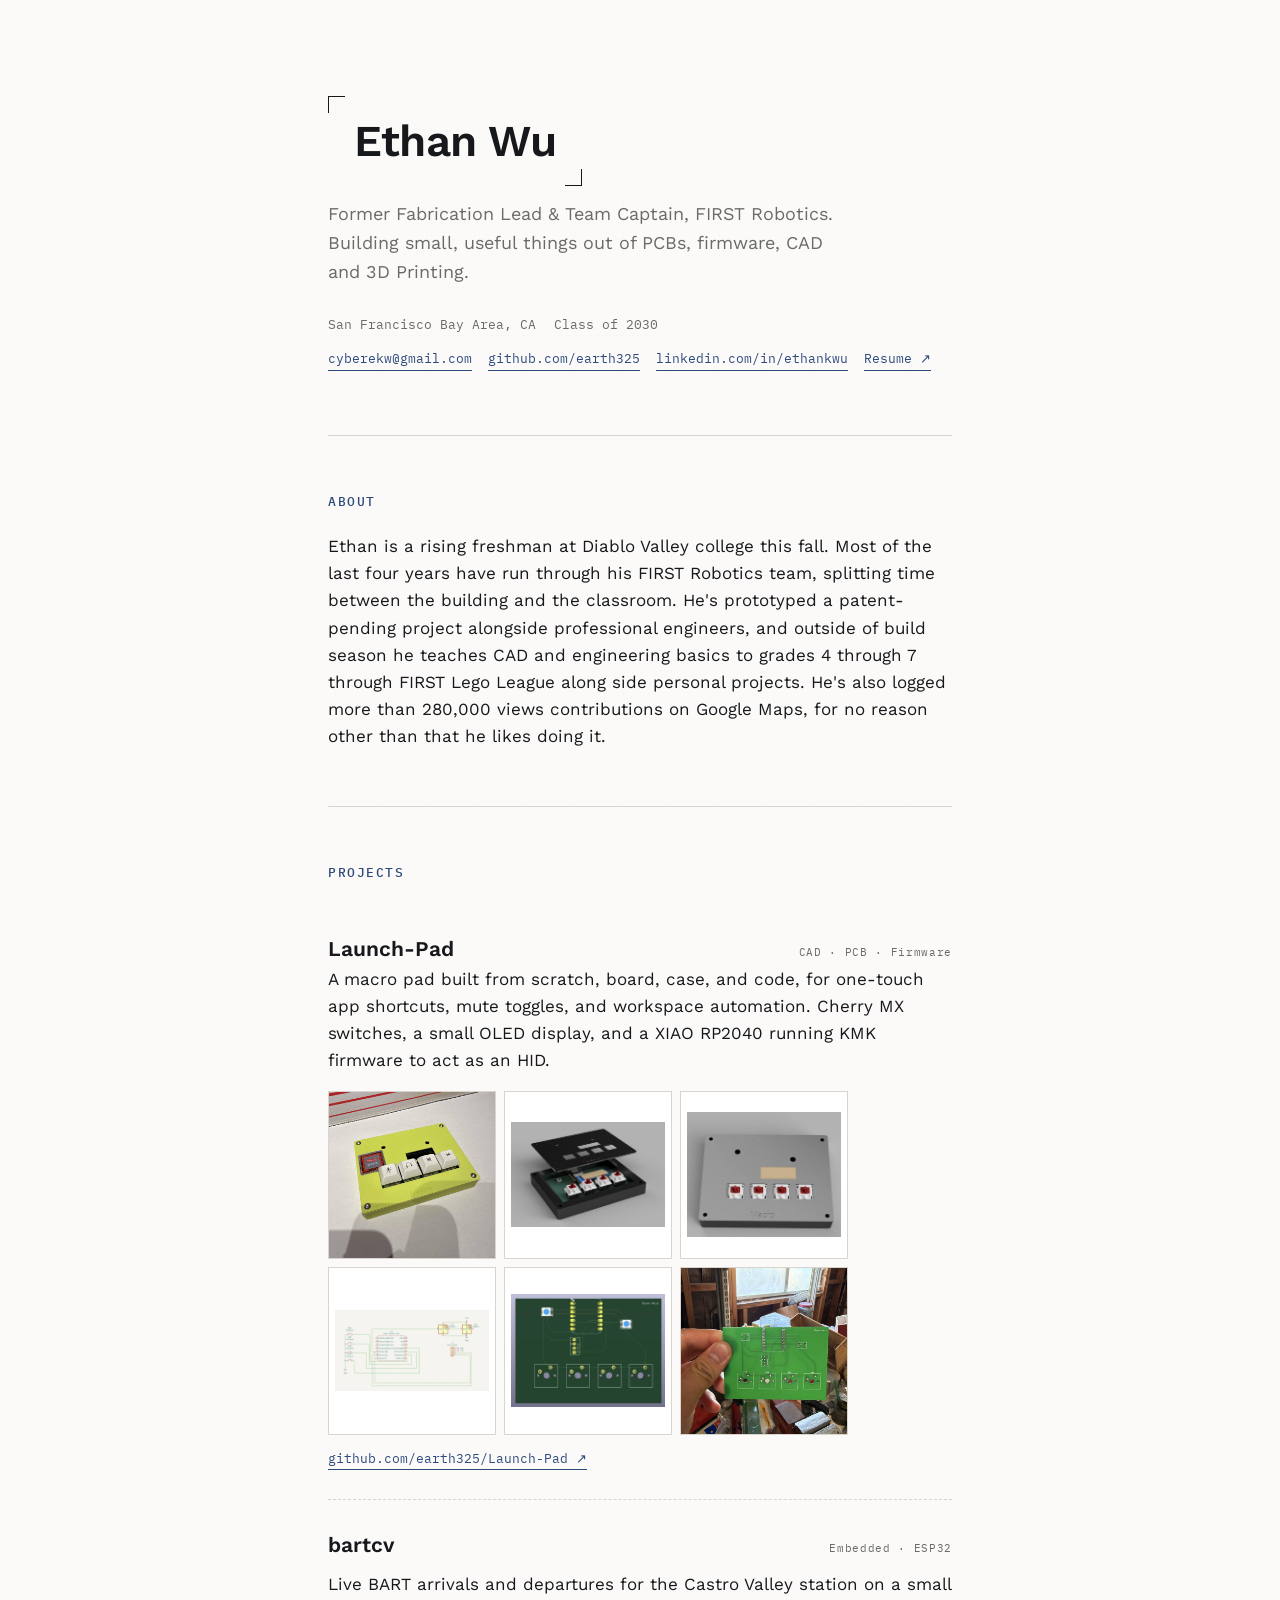
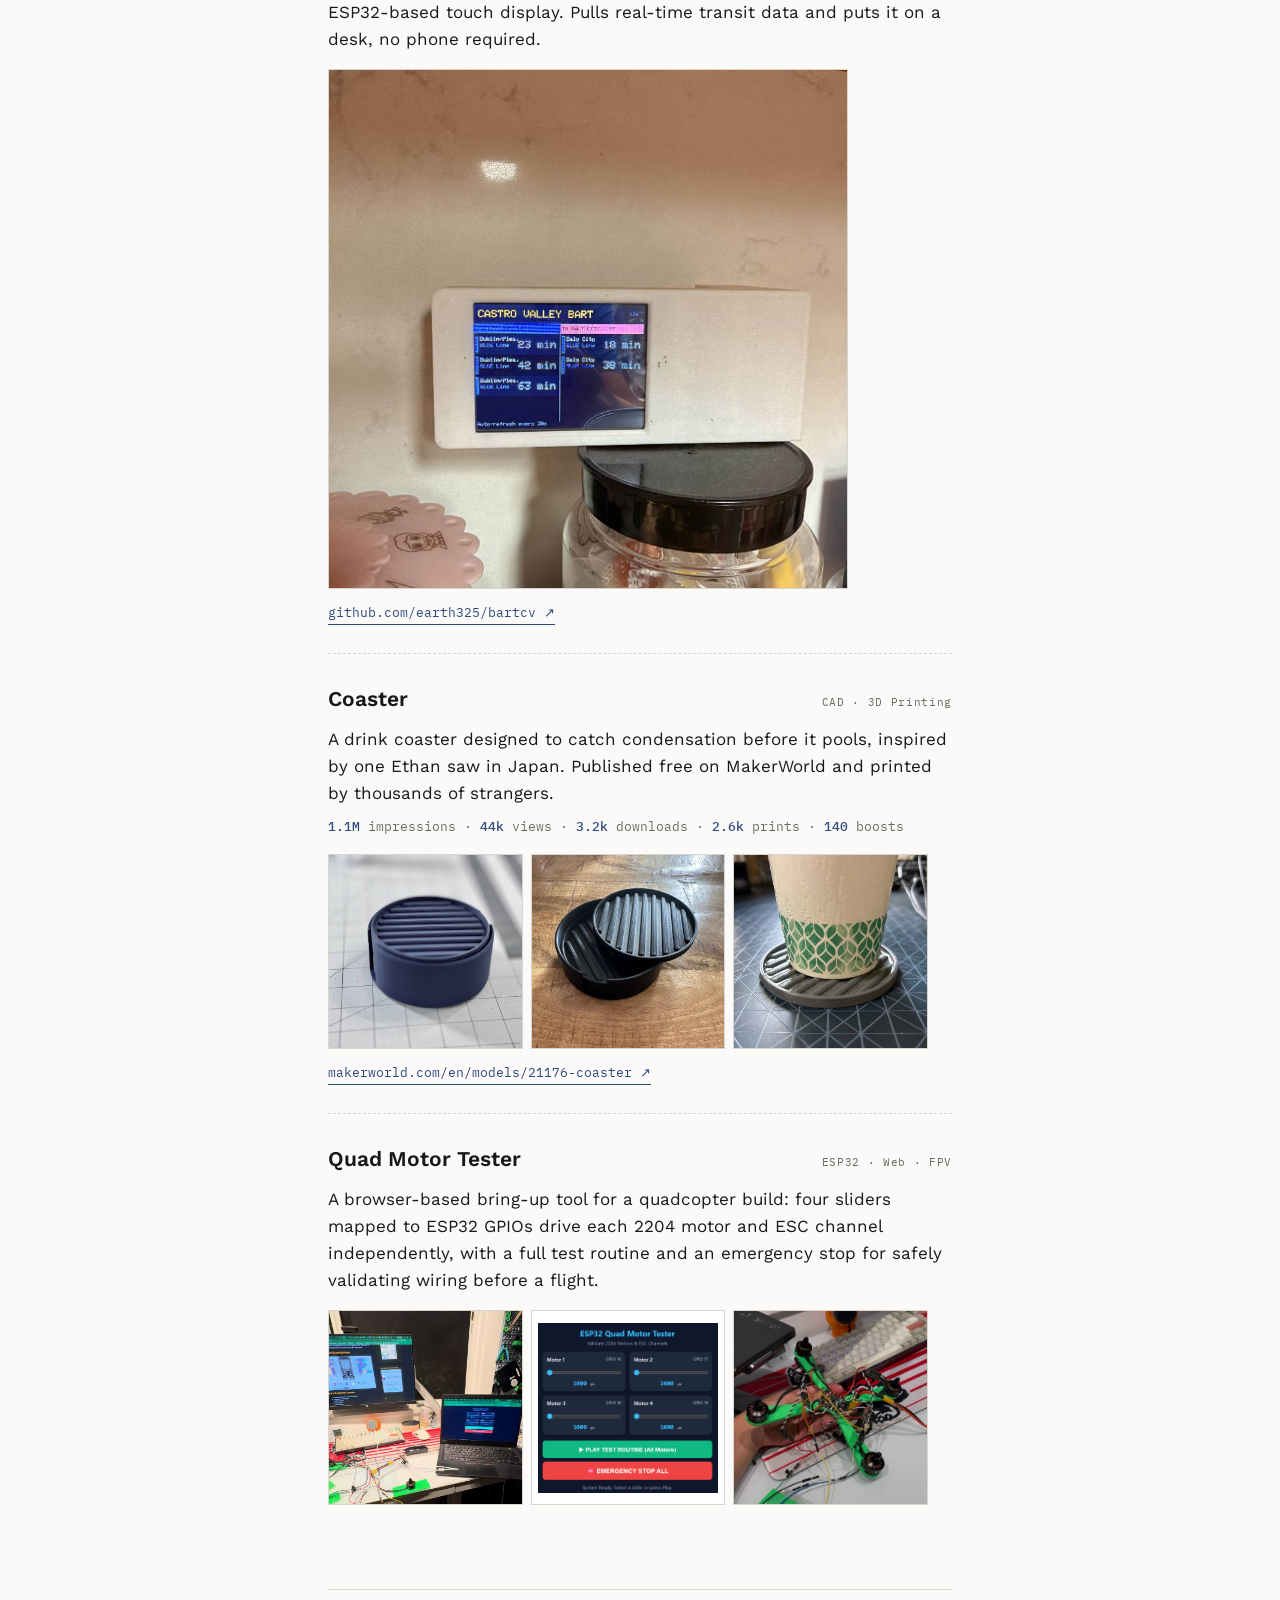
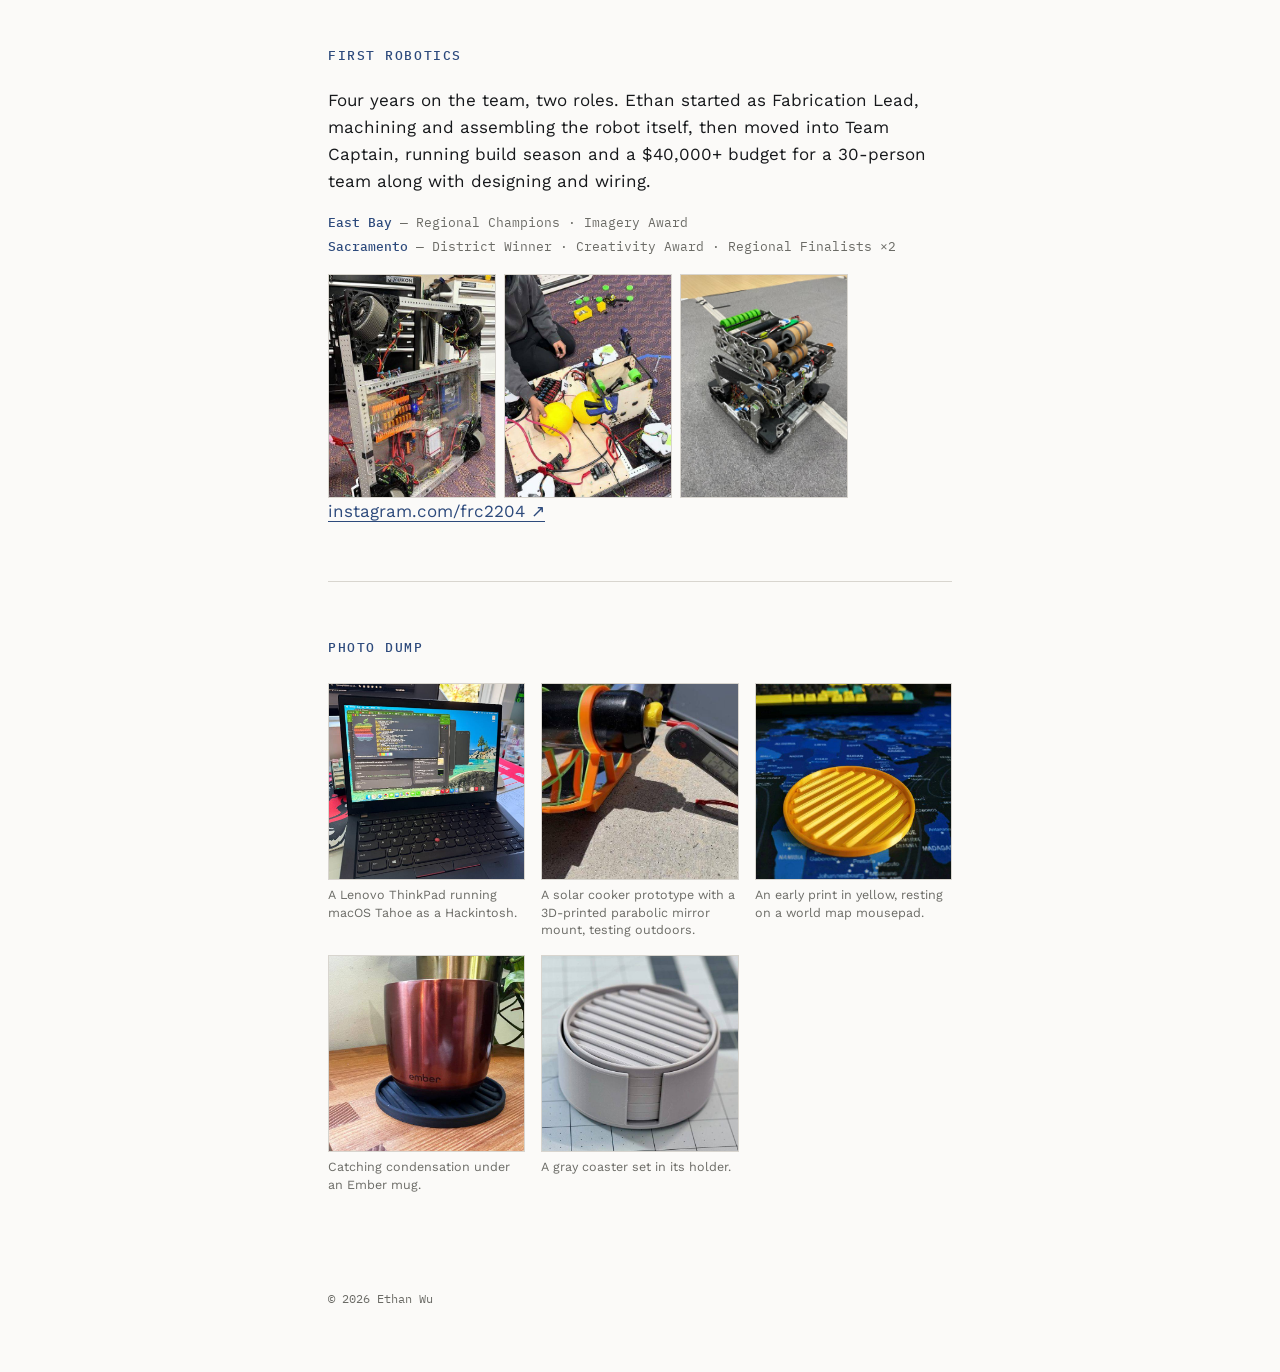
==== index.html @ 6c78ca12 "index.html" ====
<!DOCTYPE html>
<html>
<head>
  <meta charset="utf-8">
  <title>Ethan Wu</title>
  <style>
    * { margin: 0; padding: 0; box-sizing: border-box; }
    body { background: #fbfaf8; display: flex; align-items: center; justify-content: center; min-height: 100vh; font-family: -apple-system, BlinkMacSystemFont, sans-serif; }
    #__bundler_loading { position: fixed; bottom: 20px; right: 20px; font: 13px/1.4 -apple-system, BlinkMacSystemFont, sans-serif; color: #666; background: #fff; padding: 8px 14px; border-radius: 8px; box-shadow: 0 1px 4px rgba(0,0,0,0.12); z-index: 10000; }
    #__bundler_thumbnail { position: fixed; inset: 0; width: 100%; height: 100%; display: flex; align-items: center; justify-content: center; background: #fbfaf8; z-index: 9999; }
    #__bundler_thumbnail svg { width: 100%; height: 100%; object-fit: contain; }
    #__bundler_placeholder { color: #999; font-size: 14px; }
  </style>
  <noscript>
    <style>#__bundler_loading { display: none; }</style>
    <div style="position:fixed;bottom:12px;left:12px;font:13px/1.4 -apple-system,BlinkMacSystemFont,sans-serif;color:#999;background:rgba(255,255,255,0.9);padding:6px 12px;border-radius:6px;box-shadow:0 1px 4px rgba(0,0,0,0.08);z-index:10000;">
      This page requires JavaScript to display.
    </div>
  </noscript>
</head>
<body>
  <div id="__bundler_thumbnail">
  <svg viewBox="0 0 120 80" xmlns="http://www.w3.org/2000/svg">
    <rect x="18" y="14" width="16" height="16" fill="none" stroke="#16181b" stroke-width="1.5"></rect>
    <rect x="86" y="50" width="16" height="16" fill="none" stroke="#16181b" stroke-width="1.5"></rect>
    <text x="60" y="46" text-anchor="middle" font-family="Georgia, serif" font-size="26" fill="#2d4a7c">EW</text>
  </svg>
</div>
  <div id="__bundler_loading">Unpacking...</div>

  <script>
    
document.addEventListener('DOMContentLoaded', async function() {
  const loading = document.getElementById('__bundler_loading');
  function setStatus(msg) { if (loading) loading.textContent = msg; }

  const FONT_MIME = /^(font[/]|application[/](x-)?font-|application[/]vnd\.ms-fontobject)/i;
  const MIME_TOKEN = /^[\w.+-]+[/][\w.+-]+$/;
  function toBase64(bytes) {
    let bin = '';
    for (let i = 0; i < bytes.length; i += 0x8000) {
      bin += String.fromCharCode.apply(null, bytes.subarray(i, i + 0x8000));
    }
    return btoa(bin);
  }

  // Error sink persists across replaceWith since it's on window, not the DOM.
  window.addEventListener('error', function(e) {
    // Failed resource loads (CSP-blocked links, scripts, images) fire plain
    // events at the element — warn only; real JS errors carry message/error.
    if (!e.message && !e.error && e.target && e.target !== window) {
      console.warn('[bundle] resource failed to load:',
        e.target.tagName, String(e.target.src || e.target.href || ''));
      return;
    }
    var p = document.body || document.documentElement;
    var d = document.getElementById('__bundler_err') || p.appendChild(document.createElement('div'));
    d.id = '__bundler_err';
    d.style.cssText = 'position:fixed;bottom:12px;left:12px;right:12px;font:12px/1.4 ui-monospace,monospace;background:#2a1215;color:#ff8a80;padding:10px 14px;border-radius:8px;border:1px solid #5c2b2e;z-index:99999;white-space:pre-wrap;max-height:40vh;overflow:auto';
    d.textContent = (d.textContent ? d.textContent + String.fromCharCode(10) : '') +
      '[bundle] ' + (e.message || e.type) +
      (e.filename ? ' (' + e.filename.slice(0, 60) + ':' + e.lineno + ')' : '');
  }, true);

  try {
    const manifestEl = document.querySelector('script[type="__bundler/manifest"]');
    const templateEl = document.querySelector('script[type="__bundler/template"]');
    if (!manifestEl || !templateEl) {
      setStatus('Error: missing bundle data');
      console.error('[bundler] Missing script tags — manifestEl:', !!manifestEl, 'templateEl:', !!templateEl);
      return;
    }

    const manifest = JSON.parse(manifestEl.textContent);
    let template = JSON.parse(templateEl.textContent);

    // Nested page bundles (iframe targets). Each ships ONCE, in the ROOT
    // document's manifest; frame srcs carry an about:blank#<uuid> marker
    // instead of a substitutable uuid. Every document mints the blobs for
    // its OWN frames — from local text at the root, or text obtained from
    // its DIRECT parent over the relay protocol below — so each frame
    // navigation stays same-origin with its initiator and a deduped page
    // loads at any depth on any host, including a file:// download's
    // opaque origins (where a blob minted by one document cannot be
    // navigated to by another).
    const pageOrderEl = document.querySelector('script[type="__bundler/page_order"]');
    const pageOrder = pageOrderEl ? JSON.parse(pageOrderEl.textContent) : [];
    const pageSet = new Set(pageOrder);
    const pageTexts = {};

    // ── Nested-page text protocol (parent-chain relay) ──
    // Page bundles ship once, in the ROOT document's manifest. Every
    // document mints the blobs for its OWN frames, obtaining page text
    // through a strict parent-chain relay: a document only ever SENDS to
    // its direct parent (which, for every document the publisher's own
    // runtime minted, is another publisher document) and only ACCEPTS
    // text from that direct parent; requests from below are honored only
    // for the document's own child frames, and the ROOT never sends
    // upward at all. That last rule is load-bearing: the artifact host's
    // frame-ancestors allows claude.ai (and friends) to frame an
    // artifact, so window.top can be a FOREIGN document — a top-addressed
    // protocol would hand page uuids to that ancestor and accept forged
    // "page text" from it, minting attacker HTML as an artifact-origin
    // blob document. The chain never touches the ancestor: requests stop
    // at the root, replies are origin-addressed per hop (never '*' when
    // an origin exists), and both directions are origin-gated (on https
    // a foreign sender's origin can never equal this document's; in
    // opaque contexts — file:// — everything serializes as 'null', where
    // an embedded EXTERNAL frame still fails the gate by carrying its
    // own real origin, and a sandboxed child of such a frame is excluded
    // by the own-child-frames check plus uuid unguessability). Shape is
    // deny-by-default: one request form, one reply form, no error
    // replies.
    // window.origin is the SERIALIZED SECURITY origin ('null' in opaque
    // contexts such as a sandboxed preview iframe) — location.origin is
    // computed from the URL and stays 'https://…' even when the document
    // is sandboxed, which would misgate every opaque chain.
    const OWN_TARGET = /^https?:[/][/]/.test(window.origin || '')
      ? window.origin
      : '*';
    function trustedOrigin(e) {
      if (e.origin === window.origin) return true; // https chains; opaque==opaque
      // file:// trees: Chrome serializes the file document's origin as
      // 'file://' while the blob: documents it mints serialize as 'null',
      // so the two legitimate shapes can never string-match — accept the
      // pair in both directions. https origins never serialize as either,
      // and sender identity (own child frame / direct parent) is checked
      // separately.
      return (
        (e.origin === 'null' &&
          (window.origin === 'file://' ||
            window.location.protocol === 'file:')) ||
        (/^file:/.test(e.origin) && window.origin === 'null')
      );
    }
    // Non-empty only in the root document (nested bundles ship an empty
    // island), so it doubles as the root marker: the root answers from
    // local text and treats a miss as authoritative — never relaying to
    // its (possibly foreign) parent.
    const isPageRoot = pageOrder.length > 0;
    const blobUrls = {};
    const resourceBlobs = {};
    const UUID_SHAPE = /^[0-9a-f]{8}-[0-9a-f]{4}-[0-9a-f]{4}-[0-9a-f]{4}-[0-9a-f]{12}$/;
    const pendingFrames = {}; // uuid -> [{el, frag}] awaiting text for own frames
    const pendingRelays = {}; // uuid -> [childWindow] awaiting text to pass down
    function mountPage(el, frag, text) {
      const pageBlob = new Blob([text], { type: 'text/html' });
      const u = URL.createObjectURL(pageBlob);
      resourceBlobs[u] = pageBlob;
      el.src = u + frag;
    }
    function deliverPage(uuid, text) {
      const frames = pendingFrames[uuid];
      delete pendingFrames[uuid];
      if (frames) for (const f of frames) mountPage(f.el, f.frag, text);
      const relays = pendingRelays[uuid];
      delete pendingRelays[uuid];
      if (relays) {
        for (const cw of relays) {
          try { cw.postMessage({ __bundler_page: uuid, __bundler_text: text }, OWN_TARGET); } catch (err) { /* gone */ }
        }
      }
    }
    function ownFrameWindows() {
      const out = [];
      for (const f of Array.from(document.querySelectorAll('iframe'))) {
        try { if (f.contentWindow) out.push(f.contentWindow); } catch (err) { /* detached */ }
      }
      return out;
    }
    window.addEventListener('message', function (e) {
      const d = e.data;
      if (!d || typeof d !== 'object' || !e.source) return;
      // Origin gate first; the structural checks below (own-child-frames
      // for requests, direct-parent + solicited-uuid for replies, the
      // root's never-relay rule) are what hold in fully opaque chains
      // where origin strings can't discriminate — a sandboxed root's
      // FOREIGN wrapper still fails all three even though both serialize
      // as real-vs-'null' rather than matching.
      if (!trustedOrigin(e)) return;
      if (typeof d.__bundler_need === 'string' && UUID_SHAPE.test(d.__bundler_need)) {
        // Requests are honored only for this document's own child frames.
        if (ownFrameWindows().indexOf(e.source) < 0) return;
        const uuid = d.__bundler_need;
        const text = pageTexts[uuid];
        if (typeof text === 'string') {
          try { e.source.postMessage({ __bundler_page: uuid, __bundler_text: text }, OWN_TARGET); } catch (err) { /* gone */ }
          return;
        }
        if (isPageRoot || window.parent === window) return; // authoritative miss
        const waiting = pendingRelays[uuid];
        if (waiting) {
          if (waiting.indexOf(e.source) < 0) waiting.push(e.source);
          return;
        }
        // Never-answered uuids would otherwise accumulate forever under a
        // request spray; past the cap (far above any real page count) new
        // relays are dropped rather than remembered.
        if (Object.keys(pendingRelays).length >= 128) return;
        pendingRelays[uuid] = [e.source];
        window.parent.postMessage({ __bundler_need: uuid }, OWN_TARGET);
      } else if (
        typeof d.__bundler_page === 'string' &&
        UUID_SHAPE.test(d.__bundler_page) &&
        typeof d.__bundler_text === 'string'
      ) {
        // The shape test is load-bearing beyond tidiness: the solicited
        // check below uses the in operator, which matches prototype keys
        // ('__proto__', 'constructor') — an unshaped key would reach
        // deliverPage and throw, painting the error banner.
        // Text is accepted only from the direct parent — the document
        // that minted this one.
        if (e.source !== window.parent || window.parent === window) return;
        if (!(d.__bundler_page in pendingFrames) && !(d.__bundler_page in pendingRelays)) return;
        deliverPage(d.__bundler_page, d.__bundler_text);
      }
    });

    const uuids = Object.keys(manifest);
    setStatus('Unpacking ' + uuids.length + ' assets...');

    await Promise.all(uuids.map(async (uuid) => {
      const entry = manifest[uuid];
      try {
        const binaryStr = atob(entry.data);
        const bytes = new Uint8Array(binaryStr.length);
        for (let i = 0; i < binaryStr.length; i++) bytes[i] = binaryStr.charCodeAt(i);

        let finalBytes = bytes;
        if (entry.compressed) {
          if (typeof DecompressionStream !== 'undefined') {
            const ds = new DecompressionStream('gzip');
            const writer = ds.writable.getWriter();
            const reader = ds.readable.getReader();
            writer.write(bytes);
            writer.close();
            const chunks = [];
            let totalLen = 0;
            while (true) {
              const { done, value } = await reader.read();
              if (done) break;
              chunks.push(value);
              totalLen += value.length;
            }
            finalBytes = new Uint8Array(totalLen);
            let offset = 0;
            for (const chunk of chunks) { finalBytes.set(chunk, offset); offset += chunk.length; }
          } else {
            console.warn('DecompressionStream not available, asset ' + uuid + ' may not render');
          }
        }

        if (pageSet.has(uuid)) {
          pageTexts[uuid] = new TextDecoder().decode(finalBytes);
          return;
        }
        if (FONT_MIME.test(entry.mime) && MIME_TOKEN.test(entry.mime)) {
          // Strict artifact hosts allow font-src data: but not blob:.
          blobUrls[uuid] = 'data:' + entry.mime + ';base64,' +
            (entry.compressed ? toBase64(finalBytes) : entry.data);
        } else {
          const blob = new Blob([finalBytes], { type: entry.mime });
          blobUrls[uuid] = URL.createObjectURL(blob);
          resourceBlobs[blobUrls[uuid]] = blob;
        }
      } catch (err) {
        console.error('Failed to decode asset ' + uuid + ':', err);
        const blob = new Blob([], { type: entry.mime });
        blobUrls[uuid] = URL.createObjectURL(blob);
        resourceBlobs[blobUrls[uuid]] = blob;
      }
    }));

    const extResEl = document.querySelector('script[type="__bundler/ext_resources"]');
    const extResources = extResEl ? JSON.parse(extResEl.textContent) : [];
    const resourceMap = {};
    for (const entry of extResources) {
      if (blobUrls[entry.uuid]) resourceMap[entry.id] = blobUrls[entry.uuid];
    }

    // Artifact-host CSP (connect-src 'self') refuses fetch() of blob: URLs —
    // consumers read these Blobs directly. Survives the swap like the error sink.
    window.__resourceBlobs = resourceBlobs;

    setStatus('Rendering...');
    // Page uuids have no blob here — they ride inside about:blank#<uuid>
    // frame markers the pass below resolves after the swap.
    for (const uuid of uuids) {
      if (pageSet.has(uuid)) continue;
      template = template.split(uuid).join(blobUrls[uuid]);
    }

    // Strip integrity + crossorigin — blob URLs from a file:// document inherit
    // a null origin, so crossorigin forces a CORS fetch that SRI then rejects.
    // The manifest bytes are ours; SRI protects against CDN compromise, not this.
    template = template.replace(/\s+integrity="[^"]*"/gi, '').replace(/\s+crossorigin="[^"]*"/gi, '');

    const resourceScript = '<script>window.__resources = ' +
      JSON.stringify(resourceMap).replace(/<\//g, '<\\/') +
      ';</' + 'script>';
    // Inject after <head> so the DOCTYPE stays first; prepending the script
    // would push the parser into quirks mode. DOMParser always emits a <head>
    // (synthesizing one if the source HTML omitted it) but may carry
    // attributes through, so match the full opening tag. slice() rather than
    // replace() keeps us clear of $-pattern substitution in resourceScript.
    const headOpen = template.match(/<head[^>]*>/i);
    if (headOpen) {
      const i = headOpen.index + headOpen[0].length;
      template = template.slice(0, i) + resourceScript + template.slice(i);
    }

    // Parse the template and swap the root element. Scripts inserted via
    // DOMParser/replaceWith are inert per spec — re-create each with
    // createElement so they execute, awaiting onload for src scripts to
    // preserve ordering (React before ReactDOM before Babel before text/babel).
    const doc = new DOMParser().parseFromString(template, 'text/html');
    document.documentElement.replaceWith(doc.documentElement);

    // Resolve page-frame markers: mint this document's own blob for each
    // framed page — from local text when this is the root, otherwise by
    // asking the direct parent over the relay protocol above. An
    // unanswered request leaves the frame on about:blank, the same
    // degraded state as a refused embed.
    {
      const MARKER = /^about:blank#([0-9a-f]{8}-[0-9a-f]{4}-[0-9a-f]{4}-[0-9a-f]{4}-[0-9a-f]{12})(#.*)?$/;
      const needed = [];
      for (const el of Array.from(document.querySelectorAll('iframe'))) {
        const m = MARKER.exec(el.getAttribute('src') || '');
        if (!m) continue;
        const text = pageTexts[m[1]];
        if (typeof text === 'string') {
          mountPage(el, m[2] || '', text);
        } else if (window.parent !== window && !isPageRoot) {
          const had = pendingFrames[m[1]];
          (pendingFrames[m[1]] = had || []).push({ el: el, frag: m[2] || '' });
          if (!had) needed.push(m[1]);
        }
      }
      for (const uuid of needed) {
        window.parent.postMessage({ __bundler_need: uuid }, OWN_TARGET);
      }
    }

    const dead = Array.from(document.scripts);
    for (const old of dead) {
      const s = document.createElement('script');
      for (const a of old.attributes) s.setAttribute(a.name, a.value);
      s.textContent = old.textContent;
      // text/babel scripts with a src: read and inline. transformScriptTags
      // does XHR against the src, but blob:null/ from a file:// origin is
      // silently dropped. Inlining makes it a plain inline babel script,
      // which transformScriptTags handles unconditionally.
      if ((s.type === 'text/babel' || s.type === 'text/jsx') && s.src) {
        const pre = resourceBlobs[s.src.split('#')[0]];
        s.textContent = pre ? await pre.text() : await (await fetch(s.src)).text();
        s.removeAttribute('src');
      }
      const p = s.src ? new Promise(function(r) { s.onload = s.onerror = r; }) : null;
      old.replaceWith(s);
      if (p) await p;
    }
    // Babel standalone auto-transforms type=text/babel on DOMContentLoaded,
    // which fired before we swapped the document. Trigger manually if present.
    if (window.Babel && typeof window.Babel.transformScriptTags === 'function') {
      window.Babel.transformScriptTags();
    }
  } catch (err) {
    setStatus('Error unpacking: ' + err.message);
    console.error('Bundle unpack error:', err);
  }
});

  </script>

  <script type="__bundler/manifest">
{"ed8f9c45-c550-4c47-857e-e1471faa3b01":{"mime":"font/woff2","compressed":false,"data":"d09GMgABAAAAABsAABEAAAAASCwAABqgAAEAAAAAAAAAAAAAAAAAAAAAAAAAAAAAGhYbHhwuBmAAglAIQAmCcxEQCvFM5wgLgVwAATYCJAODNAQgBYM6B4drDIM0G+NAVWdy2DgAWHa2SEQFp7n4/2NyYwzsUdL+SRBSnCRUsl2wsYsac0r9TAebvKGgIa4KNmShjQ0PPW+jYRzOFkpscqCKaiLNCyULqWUp0PXPyMiVPBmN4tZF/ihPJEiiv2xt8oJv6Ph7o0zdZIQksy08/78/+n3OvSMoQhFiIkpinQqFisQ0adZE8bsJbwC31SQs7JhYhTLoITkZCA4YWUY/9mV4XrbXrV56kR9dXuWP275R37gmbu08RBEr5ZeiKgN46LvRny0NMOqV8JYGsn56YCfDGZ+MZb1r727yY2Yur1YTBD6DMT2bswVywM62PnQ/f9a6KC0tqfp8DbyhH75bMi0JALJ4+P7ePFtS8IU7pt9MaCmtWGjtC1TABDmCd/yBRZfz/3dZ+qVRmZFG0mhK1c626ttzqwWmNBZmG7B7AcjGKR2lo1AfDgpgATANgAuj+6NZXKueN3JoaUTQrp0Lz4ecRSLA/1L91xbn7i7w/5vhjCiKCpmCKMm5cg9TypVz6flNCS7wgLdYLPHyzCcHirR/SGEVMA/PObUKlUOtnDrnWIYQK0/vonPRNNnmGO2wYO5rKwVJifb3Y4rfMy+xa4RQNYBysmUo2nTMP7/hCOANACiCYBAE8CRahqDS8jocCMUCOA4AATzJVoY45PdP+QwG2oCEr7unA0gAAMudWe2UFbmALtoxADWXh5R++JEb6qFeLh4uamii80qU+PJUXSow6Cji/8ug/19gRYJcQNBagFo9DOKxwehgBSTRJEnJunQgEr4w4EM8jxHddqs9DjnmlPOu+sJ3/vDI/or3YY6Hw31twK7SP5ODjjrprCve87Uf/esp/IqNc0IBzrm359+bBaETn/0/n4dLCiGngDNpEzCr1QAEQ4sqYiCJHLXyoQqplFIrU68cpoJGJT06MxYLNhsuOx4nmAIiTxGhLDUyiWSTonIRkMklV6BOCaViWjS4agYQIwYTJisOB75kfFIMFmJ9AmSGSoXSMgDwdlYipIpgGSdYGgiWWYLV4q2HeetL3vuRfY+CR2PnCRS0OtCb75SuYzwwA/3loyQbBGXN0uPIlTNKs0dJZk75KJMNIse9fERryjWDQydDn4ehHgI2uX3HST7Rf74L/9DDOnhcy2g+9mwdyuRoNydu7OcnpFMFIozNYSakhexNDLv1t63/1dDLEZ7kdMz3iz3NQTrtUpLI5bJD+mJj512dIyRaMLx9Uz6uUeTgM+xc576oqRVP9W3s4fPQri3kaPLrEmXrvHpP8Nf5KoPocyB2x2kfIvKrx1QiS5xCFcqDkUSODKoQXI5W++HAC/fvVJVDPD4hQieHAQDwMQCAfwDwFPAnEDwB9APQioP2D+FdgdqkLbxug6gVRNHTWwnJ5ahX6VAHTfCOYSkwWgVJsEMKCSRkjDQlJt9uRZYDx/r3r3ParoJOrJEwTMPWoYYTtHYktXa/7GSmILOaE8dMQXS/VLPqXMJzUp2PrDwWc4aVerxw+95tNQmnUjFJa0LiDz/3JjeMalPvKl8S47ARKCxVc5had6CQ1RNpslrFDYMa5a0pRp2UPu6CXNXfwRBG9r+ksoXUBM/j2hEJ9FzHPNMQqxmUL7a9gkBuuPM5WCi+kG17e9j/WliWV8YNDq+9kUp47ngZ/x5+49hF7kop5kK81p5EReQNT85oENMiLLe30PBUThle5mq6WJ4vyj/[base64]/2Dhs004GG6/uFl8oNZqMkVx0pQPJZb/8cqCB6YTD4WEFZ4Z706z4pyIkiJPWHp7aGfz2ekrrhi10cy0RUvYTQdnalXwbJXmmCVyxBZsxxwyfgbZWKbx6neCockTxrEVksZnc+QVaoY3ek9RqHFCDY7yLO7Q07LH9bJsVvt4sHupAF14zPr38w36SYHoJdltyLm/luFvyVst3e6+RmYfsxH7QC6vhCq9I806rGQ+eW7CvAgZdp5MZfuG2v1K90IJFR2M+eSk/uQGBs4b+kaa/b4iVAHuGXK7qegrzayL+s+sfciHIgb6e9u+R5XFyxxmfQ7156Gxy19LaPSyR9TsXenjR+16PmGcN5TdKldNq8/LGLVvpV+r+/JClZl+Hbdw6UrCQD9IMsauNnAv8MPZU3zkUKSEE9FLHMES2NRpIQ0PxsB1CswJa2h0ulRKstgs9a6EDDCw08sdboni6YdaA65N9NLrtJnnRXYab5IOT1nr9D1/GLw72JbGewMBx1L/apjXT6xopZSwycXF0760LjKDtpNDSwwrZYNmieGxmg0J22l107LJ/0zufBWNnyey2a3ooSByRSOIN/fuPRp0jUeRDHr9wGwJEtIvSbKnNUEOMIbolvbC8+enVj26QBVGAfWd53/z1PNypK6rCTnBu7Rw6GBQ0+1BVB/jNPym0dU6uUa/v1rYOvVtRXe9y7R7Kkn3JRj3t8NtT85f91O8uMCIl4iveyJoR7n+VMyXkCEV1jcapQ+VNqt4OOucpDxIVVRtXJ2b8X2htsWoz5EgeM7vCJE7Qd8hFhQWJRYuG9utIVc52Z8vSWbMo1GF9qiQcI2FzuemvuEjaeBrCfZWO1OGIqb2N2Y6fMIhl8SNuvwpy79dzNkRhm/IFSI4HFlC9MGLIZ0B4Pk+cbWUVzEihmhfvzYOUlZx93hax5ouc/sVN1JAiCrVWLmt1j/XZCQSK34ALd4NDicG1sJSf8hVLn9qAtZZSmIZ8PpLtEcDZXhM6OZN6nhcWZHv2YkglmnpcgbeF5PrJfkjE3izMxz7elFknHeAsfe+Z1vBZ3TXSca7pB+7NR6caPxnr/ETCXGFu7B2fZfwoavlLjaofWlAjLjkKHZUcf/YgylKK0ErjWdPnG/TpCyR0ciH1vAV6Q/r8h6uRl6ywxuCMABSjt64oeXoRPRRgxOB3LiHE/b/P5T2DbyMZtqkpB74GcZZKSqUinZYuLkrfO9MhWrncQMwRdU5tiWN+yi5AMn8UHmkoZJYiyRkXC5Nm2NyiNWtO3vfI0VPJXFENv7iOuom6vJP23jCFgyoVaovaWMOQ7C4oOPShsHuPKiir/DMykSukFqrr+3qZhNRamrky/t+maGxT32FvfjYd5cmIX4qZkSm0aacTcYh1qyK6+BVtV0WVVE69QpXTe3jnSqK13lXFMjv1FGM+NKtH7GdAV17byLq9ofnb4O+MqWX7J7fItjzfL3uaNb2hc0HXsBn/hSUtz4Fi9O3/VySODTO+loFJhl6LVeKo4tnS5uGHey7OlJeMKGNxRjg7nBGLK0ecwb+bhL9j7LuPe0mmD5gX6gSfm75QfGGq+VzJujDYCpH2fMq6q6n53fSH4ngSBWuiRx/rVRVx5K/yogqLaEsksz1oRE6TlC8v9PZSvSxNow8V0ZLvkliOKmXAYHcQsZCQuSTCkJJ0/TWyb/ybfAnJYuEGNXYWO0azw3xFFvguRsJ6GETsvFFtNarUZn39/s2S8tyikiJqed2E8vLST+4wAZb5YYMutP+NzneQpZPjKEFrpssgLSSz0DWKoHsfSMk7OPH/9mtDjT5YJtCOpVAMPTJ8AvW1yDQiOJEuEyo8qG1hIJEm5oi5aHH371ATS93R4cVRpXoR+Sd9/5TCCrDuU1OmvX4Md0XeIWcUY+PwQ2kfkjdRzX8kWYZqizoJ+R2DcsNP5iO9Py/I4JsOxZEPIpQSgT4TTrLV3MRv0iLFoZ6iciHlhR0fx+2VY9oUxOFr9ft9rY4N6+XVazgQZ001EqPr0o5rp274tl3Q/ltASt01IZj4Dpsnnov/kF3uluI6cta9FpE+/kF794x7+qsSpVN91IpF0RXueb3+sORvnrwFzPeRq/fDhCRj1d3LI0qdOmPIHLS9XnLadlo6Kv3wC6F815Me4TnU8TtGwj7vGPpMN/1a2JoEUvXpP3Qrhe+jc77+jdljK2afoK9o3lKr/2r4k/1CvZIr5aa10i37inoF20Yur5P++rlrlpzWM/HHp6f/9oVi2ZOdbtZtd/2ODeuI2OeTn2NX9O+jw7bfJ/2Vsxh7n/mcLD1zBfv9DL8hBhLX6uCSYJkVrzyjZB9napiD0rC86+1nmYfo81lKuwif/ExYSsttMBdTTdRic18eJKnkLIDVNZ/NQXWka0QNeqf+O1LTV+HoH+xtzP6YaxjgakhsjW7Adpk8/sqlaoP1JJ6+rs124eXyq/r30cWTtn/Il2RZ7FCXSt3lgo1/kRO+mm8TGI5uD+xvspNWCFasgdMj4W+3Yu3ykoUo/YebwpsYjnmFnZOWXe70WpEpqJzKfix/GnRNPFP1RzMNmFrx6XOrhD5YItAKJIsFkh6S34y8y8rvlA8eBEiIVxR1+QLqm9vt4cOq9h9zrpFbH0wV4OM4NHU13TwvnvBlHBn/NsV8R/Od6vwtmN1jK/Ym8abKpUunzoj7/tWD7kj54cV8/JYIrcn6MNj/oJKf4r4dXSPoQ8i/kG4eiCK+LSXj74Zo7p4Pk/lzhuMvvwBfO6mFX8Ac/+55AeFvKb9TnaCN4dBZKBo9/xYOn4Xx2Z9KySiVmbp+fFiXnBmzqvyTc6aHtkU2nd1xbNrYLJosNT3pXi24YCBqAtRh05sDzdh0HTgRNbCgFhy7smEavlSli2Hqhq3rSY71hmHbT95P9U5sgWGYpB/WLbB9hp9I13ynOjGpjSdPkVDKYV1y2EFcSPvqnn02d7Hjzd9XAf4Tb+IH7sZAw37dL97/Q9rixBHm96ktnVgiXmgcGyQOt2SYtdO3X0mR3ge/25y9MSEqYWP2FW1OafdQ/iP6CD8gBRnb4MHZpVr6y5mjtUmFzbsmIyImd5nQ+RMdnfkSDCe2pkhTJBEPEni+jPHHB6+4svTlAxcTCgAEAMAAz/8AwHd9MBAF0DnJCMDiUzwA5suTTrqfpxB4xdwFEzAKBqpYGa+6m6CHeauZ+GouBuQQE9EA86sNJzSFYDEsmGgiF8XwpGFNrJxtmGx0OJ1XFaBh/kJ2hsR01XqIW6cNGkOwCN7Qg6oT5sQ+awDgXNfR+ndHSz+cBQA49eZrKSB8TJxGBADRQQgxwOl9E4kA0ALMDUXQh3N0xkN3ixOAnjV6QohKorh58Rhg78QWcgkT/ON9iOEABkB/Yh0TYCoczxi9JPw8aYfQE4i4rgXxJTS/lHZuhF88UrsFWK1DwFirWVEeZO48Ylc3CnZjYvWHDgDxEewj/K0M4NtpDOJl82e2897uiAJsVk6ZP5dH+II9fxtIAdg2Cs4OgPU+A6DvCKAaiChSgK7ldZj35zbtxNxT1DQbdXyb+CmcJuDwSLwwA/7mFK4ROq1iwuYdYmC+7x1IRKHJIA4tAF2Jx7eGRrCeRyqoKKgGt8k7xaMp4tGGoDBuTHiwIXcQx4a2I1nOIocnCZ2CtESDlGRQkuEGlJWebHtKKFH6raUVWk+QqIpJCQhGTDECBFqpykmF1on1Uab+wAllg8VI581KfeMUJT/oUxEsKORh4avXwaxiuwfgiI7YARgYfgAgVctLTYPZN2LJMRJYuCxZzyKLhCKQgpohfwTGxVK48idMwX8PNNnZc0TqyRLY8UmgiKj9RDCY3Nh+BMFEFFjMXe+iCahJSN9HAPySkjHTCkiDuVskt5nVIGTxGE4q/[base64]/CtYOIMrS6GDIaiSDO0VpTarlUb1+NyQ/6pLgyXnZhsqtkcvuqR7awt5MFGmvPV3wpqeF1KpM8ksxQuhTcFDKvLqIQo0tvnDoQQL9tZc6TsmBGIiiozEvZ/IQATnKgDCARSRAVuLCK9MKpmXnqXz0dnM3b7eFG0+CUhoFhQGMrSr76z+tRiaLRFyLIpCvV9Di500iNY/t9ADasy0KyxGFYBwb6mMR+B4YM7Xk9neeIX3pesFrmWCMu6ba3S7lAjGfEwMc89iPAASwrOssKnnhTvQsdWFbmNg9oaxUQS+BeInbTxzwWZaRaQ9pOQckkEiwV2oTIeydqjS+SkmZ8TOEZXgzP+R+C/+H+CJ+6r7Bmx8MPgJwqpUISMk3LtiycIrEk3aj+BPST6RYZOZRcUhEm5G6OnOXwZVSXOd8/VyXGJhTVRDlqqVr7lt2Tp4kGKSFCcgVoBaKce4fD8zas5Z7Pi1k8nafnd3hyhWLoxzXR/[base64]/AG6uy4w0/8npTY0gumqhhEx5hRLAvBdjAp/KMTwNRk+auPTw/NVU+OxsdfSpYHLfXR2IaMEe9rt3hyBaSGPa7rLVPaE+Is0vYRWj8U4MqXgjw+mLeZ+VgMxLJ6sz6nkIZ/fT25MoWh3Gw1XQPDDGPKM4XJvywDYmU9xWLbbNqrBE87WsoADR1JBp0kbR9A49IqGd808GoMYexjkVdaMyR6iiLUShbK8/xvhL4Ttl4Jc7W7UxlM07gvDI3eg0EU0TqXDXboigAGnwbAoAkgEbFEldFKkpvIxDhQRqs5SlYaUc9cSKzsSEt2T+c5ch8sx63hgRR/Rlj11nVSzJM6WEVgOWr0vbo5I4HmlpVPvhQ3+P+ad5uy5+rTbh63m/VX69rmK9/[base64]/+oSzPGl9iMi6ZBMT18HxYiSN1Xk6CzC1q5pZKahOCZcPDA1K5gjYDxJ7/e8xfgtVrTYidSNbvxIRxndgiaBzx9Bla9q6v3c3BXz10BBKpoXsO4x4taek9meI7BvAuVDW6EjLZxjT5PC08RuX4J6wBmoG5xg153NaEuQoPjop177IEshxnPk3Ztvq3q2JFmJxtd4n2xiszHN0ewfH5BwHMAAbrUjJStB/3B+CG61e12YVlvtbeafNNBIIA5czxY8ic0fxHvod5H3DLtw7gfqUb+//7f1MXcQLggQIg8H1vM9oZcf6+h4S36yabCbBCDD6ckBhPBxjIhgU42IhFuglnMAmdyDKwIGBggmCKqCgDHzQj/[base64]/AmP5Z2YydVEhp1GVRaNxpDIl1HU4VlE2Y5VAXkZ60AEmnTBmTT3TTlN/CrPi59KqJ3I84CvrOPG7X/[base64]/IUb2H1lAg1DXwahYITJu4LzlSTYBr4mRPiHj/T0Dg1TvAUN2hjiBTEoTGSKC2EW2OewUHCzIIJ4LCwQiRCTQF/jQJBCZMxowgSIUqsAEFiBQkRJkKEqDLA8w8Ezyp+PH2B0v5/biP/mvwfHulr9v/9tCPadOxP5sBGd6C3vc3d20OvRN+dOV9GXM3m7MLrwSYSwNIvEAlf8PrEEMafn8gZ+y11JQD8ix/[base64]"},"6bb9abe8-8a74-4a17-b105-e0e316703a81":{"mime":"font/woff2","compressed":false,"data":"d09GMgABAAAAACCkABEAAAAAWQQAACBCAAEAAAAAAAAAAAAAAAAAAAAAAAAAAAAAGl4bgSAcLgZgAIFgCEAJgnMREAqBjySBgHwLgh4AATYCJAOEOAQgBYM6B4lKDIM0G5RPZYYcbBwA9rPmwCgENk4EZtiZKEolZ9Hs/z8lN4dgC9BeJ9mIyEKzXBgehQIX0jEF0jRbC1k52w4Omg2rlipBrC1mIcqBV0Miqfy0lohPYegaQgcOjlpPfMVD/YIIl2K6MUaNySnb/N8veNQLXd7aO3SXf+ltRkgy28ITvdf3p6r7As5ccI3MmpmF9QB9Auzk0cifTr+ekAChJ4QkMGAQGOfvtTfl2F3IRRNydf3lotz6Qp5+i+YuN/0O0DYTOTAwsNCmDExaqg+OPODIMjHXzdyXiw5lpR+d7rPdBt2F4yImZCHIbi/wqEzSQO5haSLdK9eXtDPvdzLrg9yyaLY/YiUH/r/T1/c0yL3S+YiHwKTdluWRRtnu6Qew01QCpIvNDdgCaEGiM8mkoSHuc5wPfi3h4yHbL99dibZAOEklK/WNqHFV5BwZM/FrZAkQ1GlcVe8AxLYI+Pm1Wp1/JnOIRZNkoVij0sobsS9rJ26zezaLajqSaojnmlBJRKKWQqR5IoQuGmLG/1JNW77/ucRZlXFh6FBhoNC0FI9SrVwrFzW5XHEFAv9WopQpOsR48OJ4TE7pXHQely5jaqqUeIA/llf1jgvMqunsPl7FMmmmA0/wmQyct8juSly1C2nwN/OXVG9iJ+EEqhQCpHHiyHXbe1/234gAuQCAkodgEDwdQpMpQps5Qj/[base64]/fwcrUrKMoC4CUKsR4KGAAlxQiiJTGc/G19IByh1vHp4nDlaxBbantdil9hx7a4JAnHzC93F72ELLsLA9297y4bpOd7QNMuJvZtfi3+a/[base64]/1wN6e26tusS1IiLaSUKTopIvMzvVj7TmZuOh7al48EqnUkPYJLA5fCw+BRff2VfbtE4QxeyMurdtkNkLTOuPSzOCWo8dUX/TVqRoymaSxPAh73IPxZM/lB/Z0IgVMfr++klyU4UzvlDQTgz671n2RReqfmktrIl88us6pSTV58kea4MHVBgV/P3ICbJVNy1iPHD1jv340xdULuKDpydNB9hx2nyCr2+SzwdgxzvWSPVMZBEMm2RTy41gBAGcCpPbTpLIOkJGbAxKQIYvIaH0k88dsQX0FqL9R8/7qY6Pj+CRTK8AEde2NvjebHoNW44N2tYK+91RN46+rUFFYEvvZ7uQqr+m0wWdbPvFsEcb3Xq2lHSljjR23sRKosuWpb7OWMyvEWEqZmyxHseKWK8WGolNGiCAJh0vV7xnJuV1nZU/qWKBgKOZ1Xoj4aNDaBr1oz1NxLvurjvi8FamwcsaXWeW2rxRj9uHOY5gE2HMcfYg11A0DgyroKpG61qCyyUvfwvk8Nk6UctzSfjPVWA3Cg+JdlGujnafSoW/[base64]/YcGjQOgzNNhI8bqo/DGLRhYmk9YlORTToVB4GM+ZG5lhUrsSBgNeTHa1n01+XxXMDA2v9/[base64]/ixUzOfc9E2Dl+Uw4cv5FzQplmCWRQGIUsz22VKMEg85uk+N0FGgQnFryf2RPokJ+tqKu/x9S9/jK7h5pBcfYl6CHQLWRURKyrEjOpb9K4Xk60sijJKjma3aTpuNDBZpyi4EGv21Fq2xIKqm/cBDP4xC67EenQPt7UOVZE6rJZxlyaVyhUQzkp5yUaLPoBqF7XGOp/w2/Cgz9G5Xm890D12bhWye7H5p2iA396wVamYcsxMu0A4tXmf80yf00qqAG3YEPwNLRQIDjBa7VbjirlQVFsnpVjxZYubM5Uzy6ZoRTdsmcz2G3ZI7Jl83sjZ1qPs6EWJi/JWSSCzPO9rXzYThVHNRcT3JvjKXTE85MrGy1VHMlcaG6KOBdzcGRV50XmJ/oRTRHkYxvd+wBgQS0Q2jC1QiWFC4pZYLOv0CHzh4QUZcG3l+PZ5YIB85NvenWLqkzdE45MGHjm8NQwKB+U2i9tI0wwvUtcipqqqsxaogI7FGU2uKAVtfHbopsSNvIe+E4FhaYzDbbgScLo6wyMehdXIUk3iCe2UT7AMWGebVnMyW9DKjlRyi+mFh4KlD+9J/E8/xOHL2jAPEdPN23Bc1rbEG7rI0fsF/k480DLCRSVQGPh42b3iFRufm97R1WUYu35i9HrZZvQSusGHo+htf8WL38puF1zQjADew/n7f5ELZCADCSggQCBLOfhtqjiU3UpHcQW+cNmFHg91XwtmkysWCItjRz3NgHrGZxajxQfQXlgR/F+7YqRGU5NUSTNNu4erlPEJpOc6DDbeauf2Q0EIikYRFEUKMDia9+cHNjC28NaHtHcfySlq06NN10uQpuQHZkYXE+JggNepcn1LqYALbdziQ12xlzLT3cvnr958fzpU0VpegeX+qDEpm45lVlD4W2F9b99tnpDa/D6PxAd3HpQ+BN9hQqTp2fJrCE7pOsxzRtkC/4WcRQ0lmu8rObnJl+fz1ajA+s7iR1uZaljUKdoaiyjbUydtAPM0ECob8vKlQASzGgBBAbgNcLqWSFYla4ChbPVoBEB3ccFVgW/gDklY94QHt0BvOCxrpLg+M5GkaYuJpEQYyLQ0cAzBBTIL+/IWxnULk8zxU1p9syv56jogvWxsErFwfHdDVKQHJVIKfVIQGcDl4M0iJREH69xeQXFs+n4Pc5wXSdifUrre+QFm3ooWTQcRavT9BvmUW8R8IRb1Ke3CvROL02rc6fOj5mIJdb8q0ar7U5Op0L0bjFV+rkHVyuu09kgBolRqYQYQzC0Mz8/JpESoyauWmW1IHrksKuy4wbRMEI9V7PezDvNxFnndm4Jgq5mqdjY0lH67YE/i2Hcke+k1JammfmG4nawqxVkpI5HRRSJvJlWCsrU4CvvPUbTfHu/5C4m+i9sSkocgMhhTPpv/T+NDTsXCq0A32pfuOB1NPxg1wnwm7vrjOqFgi2v/GNzvmN8Atjnuj8TPv3HHNdbk1sfd9aynAj8Utw1+YM3EbHJxNr76A+TjVBLNdSgrqPhftEJFezOZq6CI9w/[base64]/PX+9wVq/rS6ZrecSHR7ijHLzD90jLdikHZ5SLR8wqb/p+JNEbCsE3InKaNnKSe5TJYR7lnnQ044IL1Inp1QuYMqNFI2Pv1OJMeTQ19bEacnhZpB8Z5VEOP2WlK7QGkZiegvL0eTQN9VAtJbJ8IOYYHkFG7kGNkEQWsqV8O4AlO1wp/xextx0heL1zDJg7Zl/vfwdZ8Kk7ee1qMnn1GtmdXsHyN2Riw+rMNPJQTW2robW2NfKrR5uvf0jwquBiNKyQKkAY3CXddRHYMdr8AFgjXUEDLNFK1OKKD3iOyq69vSrV/ufTtuE4SIPYRJ5vG607IO+OMzXAvqzpx3Ive2pjhQ+jxigMnQKmlSpQkqIyETkk0SANbLXCBptlCGxXGHU6QcIMw4k+dJZMC4ojcRxwdYicQeR5Ftbn/iFrvkEtpx6vP3v20LdkK5FAtJEP7xpYj96hpkzBgjKV8Nf6VPCoacrxKjT28Bi05JWlF+KB2rVvhbAzbvkMzH/+z3mA+7XOW0bpu+739O+5Ze8aeLcW9XOAY6/znrfKZtz39BcJOLiHXXhht4km0M3WFzTRGJtVq6JQHrlHLdY1xeZRYjxrdxxSMMqfB3hBpmHUGQii4aysNVZTk4HFYw/0oeF3B1Pv2Jc9kbO1FGBdvWd/VKgWVvno0TODM/DqSpX881iBNisoG3cB8NTkzDHa/iLKxyQiokUPzsdid3MXYFJl+rDj44SOxa9PlWkgiIbf/fddGIBn/p2BB8Po7XbG1J9TsB599371i+o7U7BkupPMbbzfyCUX3y7ZS/fS95bcdqLQmS/V1s3MFi4WS2H37Exd7UuZ6L/0f+07alb/0P3LaHFNnm/8sg+YMfXLFMzRa7ft+h5zZ1wdD3Ga4evwBUZAItbXkV6GAXguF61/fMPD97WA733FHwJvH9JU56tg/8G729Vf3zzX7HOZzB6H5Yu3TzuV1kKjtG+YTnLR8E3XQf7kHnfjtOEuDMBjg7mAg/wvX1beNh19qeHTbGftyf234tVYQGXlOXbZUkpgRXNEFTkpUNA73w9IQMn/1LUW13p1OyGEgsLf6gH9B5FMNcEzPt5Ie3pPWY/NVtaz5+kmBSHfdpYepJ+15RNe/n1So1XCNuT6DRbwuVmv03sQywwAP7MMXItfSeI57o61U2lEGrV9bDEymYI6Xzm7JN6fSMT7gxmzOtZWAUewlXUaH1ozuQFijyCCfJ34lfZn9zwHjjg+MW3fud1UMZ51yakHWp4h/LBBh2sSEqc9e8EDlYcwY35JQ5k2D1vDsXE0XrZVj3rhtYs5NLjkxwW2bFdcopHaJitwzrkaZBqK92msCkkZWyPXRyH/htEyhlKgFELNc2Y4PTzz4GAMgQzmjZhPHAsWN3WQjG+7awOWSSSc/xymphlOr8Xd54izZJztWVuS+X4xBvm4wvOcApLVvY7t/22JFNl8dfjJ5cm8XRW9VFWXmlVPhFSJgtJozsPrpvvSCGKbvJxGRnJHEH1K10Px3CN4U1raUGbD4CKd8wvPuXlfrq8Vu1HiN5wdfGNlXCgEQDBXfcOLeJ9wFae4Op4wo2Bzliqos+kOkF4L06afDqWRkf9G4B4aPjEtPlOMOT0O1yJ11EoIftnTyNOMfGV2lNYux/0XQNJIgD5pG1k1cl8m/bcv+920hlmG8LaxYfzU8EHo94o1suLfeZNbJbyLqQAP8jt3dA3i7cO2tG2JbxKpOPOZf/BvW6fw1lIcE6xsLXsxOM2te43ssJap/Ab6Bt8rMxzk1+oCVNwLhNZ8GebqZZMXLsCHY1+Go/9H05WsQMXMElvaxjGjQiVLaFp5dUeHorrZUjI2PFKyudmiqG7XEfL1uWbFeUWuWZ9PePNFtKpVJ7ee/unfuRgf4InaffG+4B9ppG35wJf8c7Wy9cMHWFsFZMFW1oHF69EdY9CrlClYEQ2dm/2p6tP8iOj9daEUzNfjBbqsmHrT/ZtCi91hNtudlrWPJyF97kiJ7cYD9HFV4c4kHUNrpmHoHU9t6I/Wv3fkLX25s+4d+UofP9nDITN8g3TDE2gr9JzlE2AXLrCEoDAFzwmjLdyLAMdPh8ZOOC+t+Xc65Owe9ktkX1Q1yYPHTQq3mz5hjyCKPeJKbgmy+dNW8mexgcx0GPTzgFfLSEkizJ+RWz/dXOLg4KebszOGh93rsm8sGniR0oWvx0F0ynjhSuyxE/YUV+ClzUcjlfD4xTXiPUIr2cOxVdSf5OfP66kevw9V9POJcOwash+Yt//Sg1aZbfJtryOv90k92CvmchfSl7ebls9631ZomApBbUrnQUYOQluhgy9juhdXJZzJWCldrokt6uq1L/Vr5OvSHWx4uZe4q7SgdBfxaec9uZbaWToeckpHoaa/GUGOgEdttbH/XzGhJTT1HvklL/xyBGF52h/vxIr/SXm/ldax6GL9OsBdOXe1/P8Pd5SkpkPACf8rtpgCCLz/3w54v5sIMGPJyDGrVFfj45s+gTM23OOcEy7TfgXueu+WvrJffU/xO9n0EP3H8/RdkElCCRYImozdpnc8DrnmQ72PagDr13yctuAPs+OQyE6WpV9GL1HGBWyTsk0/BL9cCiD07v+vAQDYWvklXWt7PX/bc9LUCQCOxL/rTAs5iug95iFAPs0h5NHDmJ9qk2suGLY/tEkt+wFtIQbRiUZuYRl30EuXrjXXOSYTUMPn7/p/0U4fZ0HZ5ARDhSpcSoXSj0jIkCQN26SpVx+KvAR4s9SQcsZwKpE8eZEN1vRbdPFVFvPTnnBLiVvJj/4vlSsD5k4SLRoc4dICl5JtitW3H5vrrP9/0VYfZ84tyTZoPT15JvVPyt+a/mcK8aYZiDBcNFo82GHFgWcccDxwYON8CEBdpBxSHdAPGAO5Kay9mOf4FC9sshmLIKY6rFWmQGE1pAjK8HNhCY3wl4hYqMZ1Ko6FFxEzsjh5iF/NojKpH8I2RwAGmojYGJvABJTi2pii0ahAtEop0mV9b1RCriFQmGYdEY5pqggZztN4gESqREt+rU9Yi5SUE/[base64]/[base64]/[base64]/Eqi/M2IYDyil/WjIDgKEBXY82/[base64]/VnW572OtJ5MU6IwWjSUq4PdhYWlFLrd99mZRrIdTO6UCik/NBqBBfqCUmNknV6xCSSX/vpphinZKblIRRetG0t2a/mVhLYSGVVGrNXiyB4SHn7MURTy4mwtetHxzrySmsDSmrZhSJsrg3KyHCOIQi8Ql61uFQZA3Ib8G7mlVZdcBgEIA0Zt/xE6SYcDo2pDkkCMuRisx1HW2AiywenxEY81X+pBALeY14zuPxWT97f/UCF8/SRO6sFaDphlOu7wUVLUeXBdq78V46FFhA28vbz+fFmrhuzBKlAHKdAKguWRb45L1rlk7uYjvvS3ahbDcx58vQzwsbvKZVIR2h4/[base64]/IlXQnSGwP65+ks8AWuVY5O61XbEnLgsO20foZxs0mY6tAoGJBU0m9bKFGJ1SMMOD8/[base64]/NVlfCNq/9wcQ+yhzHkv/KUbTrg8ZlicfqLuqP8l4kYXWLj4CLHydVbZxNB3RDxhkMSRpxQg7R/qhyrWADDUDXyiTlWcRUY2dV0jbntsC76MK88zGhjbAAQax2P1zz/fZCfN/IEThsvMWP/UaBmYTXSGpdwWNOICJD4sblnQiFsWDRsrSSWpJEiQrDUhatD5vMt2ni8KaiRYs9R8McoglBnIUgaaIVJPylM3emVdbZMgxqHhLEN3zRgbaAjDWg098Q2guF0oPNlGsAJwKcLb3bBJTYA7jDvJ7Q0AGXc1Bq8oDjiNRYKXG2eKEcWw38U0U2YoWKBwVZ2dCVKYN5nn/EHeX/[base64]/hwOtpfm0lXWylmTUHZ9bviRrdhdKEY/BU2HJbDsYsHhEKi9t3SITCFimu7M8r0AZDwsTO3TCHWmckXeMFjnpEsI3iEnXrHVGmxAE2MFr0dtp5tojGAVLMaEcUFZr7mVQxm/3bnVixjSTJVHRo9vbJCJLvxs8KcO1mvlo5ienwJd8pTt5kV0qJPhqQaShrRQSE2kUXWaktFE3QZA9wUI5cL3IbYAML5uZHEjCBOgj9fQMq1QRUdB0dzGC3VAeVP/pTumTJjm0T2vA+DVtfJNswR63J1eysyvzQyv4zv4bJlnfgyWgv8BAsDz+83hKFRw9huPzJcA8McZOgYAf9338O/f+4f1urNBlpJBFnp3Fv7GjdMaFEr/boDw/e4zSwAJoIQYISBQoU8ChyW0Cwm4IMINEF7AQKCHWviH0I5KVKFVyDihhAb92AACVFKHX0L30l9NdHkoRyMkAgQXbSLZBSyd94JDGBIEQg0iHHBjLQrgRSZoozAERtQAfLGXA4hKtEkVBAyxYkgugl9ECzTJBqhUowhGKzLRCa7ITyEy2icPIS/UWuWFqgyfi/9vC20oQjvsCoFecgG24wFufug6xK/utihlnAP0xwtwZvyJ8gIsAkA2KOZqDAJksgYasVnAAv++bhGq/b1FyeflLYZBPtti6fT6ljTK3dmSTqttSX59N7DO3C0aJrTx4W+JGdXrJnN52OGtJIn/3WtGdaO7CGQEUTKBJSUsZDJk0JB2VyR0mycpYpRTwmhlferxJFtssLWaI20caVOPZMq6vZtXYm+b+VzRthIV6w9bRGvazQNN3sqrm2y2U1elf5Tuvw/r0DksKYlUuj8n101gNtGdX4e4DrexI95FLOPX3MX/G4wJZSyQjpGJjZ2Tj1+9qZk1SyvrbbLFVjvstPdiWw7pFVXTDdOyHddzXM8PwihO0iwvygpAhAllXEil66bt+mGc5mXd9uO87uf9fgpKKmoaIC0diJ6BkYmZBczKxg7h4OTi5uHl4xcQFBIWERUTl9ClW0+caQtVrz79kgYMhvlC/srhqOOfnMvgO2+wlwXt0xONjL6ZMVKEwIqomm6Ylu24nsI7TNsiIiIiIiIiAgAAAAAAwMzMzMzMzMw8rG0MJ5hUIYjrmFbhGe0qqlfTjaFBYY9ESkFERERUVKuq6tV0g8POPf5/bOh1/O1j9W/vF/GL9yb+CRW1f9fNudyj2Ly5iZeX/7aexJvCS3qhfL3aVIuBftQtxQNdviXkoF0iK7lo9u5vxuBZGkgBmV0PkIePa6Fld+qjnoeLGIisk5/xmTKTCsdMCVeGdRxNaNOClWWELc9DJwNP05hBiW2KY5VOT/PHoSDB2Qx6mxnfRm2AVSbTyJvxpMLpLDqNVBF3E3yWzTn2ClCi7VzNYTKpTeBDvpVPFhldDv6mrWs+fMXIbswVZnYZybfNJcPCssORIPhKqzSAi13iBduqWxFKy1T0duYBV1AB7TaALwYAAA=="},"ec8c50ba-6a71-43ea-8450-873e4fe7ec9e":{"mime":"font/woff2","compressed":false,"data":"[base64]/8i9t7RpzmS7jYrxvpm3o4JvvycaWwD6dFqtl+NI7tD/0/OoISWZ54Fvm/sxuSh9K6cdbh+pVpjQZcNWf5MUhFDLC7tGFHIUaXoRBnoX9gd/m/7lBKIgxRQY+vYgiZqFNiIqKekkDqzAiXriocGvWFxYRz/rR4SD+68R9/2J2YplMBCOnseREClKgTqHMBc7gvCE08DAHb9Y4hkSXyG7nX5VLhG7+NYtdUAahJJzNqXojVOIBJSdTUyhbHtLhHHlpCNq0nOTzTMLOE6hNyBdmINQm5E+4tyPyXyEHZNySX9Tf910uaY/1f6MlqBuT6eB57NU2wuAMQkLS01H9n6q64t/hg7RcYblupvk0p74dcC9jyjIeD2eBJ/[base64]/H1xuuLh0S0AzUJUGbktAM0AZPnYAxBvtgDMcMbf4ncawdBbBxaYYNV9MyGEJSgKPEulMCUgpwgMAkPIlqUag9ANQ/pq8cG8k0waoGfNQ07ZATUIgpuBlSIEG4qsMwJNuPhz4UiR+3All0ZxoKAZoI8ALIALg0VpAeMDxX418/lMHWbcOyBsQF9QOHIdpQbVgNwzCTDyDb+5pBBwOzCDUOBoMcQ/BoTlnrA3BcMwJEx39j3++61CE6gdBEbcgCU05crkBtkkm6NGv+bHPDFDD6H+815SF2wUEvKN4YIK/AGISIWAjivLfRs5NsS+UC9YmmVkYC6kZ06bMUnCn5EGNpxBfEQENHwXWy7FOLi95uPJ5U/FUwlcpPySClpCeiEEAo0A6/[base64]/vXqjURpOIbZozR4wGk+0WKEtGbv02j6F9vLxJKuzGkOxwdqXC6w35UaBUEgorL9eRrVfBaHRqPQZ2YysHWvm0QY+ml20OWEpW+qyN+1M9zc3BVNFQmvfzRbMnzLenhzl466fAd4cS7G6YnVGQYX+y9ezfVQIOLsyzhsFx9LycIrs5SvzCnmCtX/WcEAwQanQzmECbAHCc+A1GPkLMPYBjGyA6ibYNQ7FI6Cizv7h7mpYSrffKISrumgwX9tovzvxDYEgIROPSdgduOr7C6mNeliqrlc43qN9NX1dnGo5kweTGNNy+ezogU8ezomz5OISV8jn484Rwke2a/GG1fFRfpnlZrTh3ujA0PELvs3Yxj3x6mtektjebZOs3PN1vrDoXJaRvMKi5k/OZTHsdOD+69f0JYiUuz+/fRnR3GpgfVsL9btxLZUVWr/FZ+ZL9pvT5i2ZGYjCEvTrl9VB0PnKnF2mwnXqApa/aLtRXZaXDVWsqLLtL0EkWa/cfcnylcijddFUXtyxAtN89d6r1nIO0Xye5WfBeqaJEWqBksxwh4xU60xQWa4WnwvUdcKTIkPMY8126cgKL85F7cwLgrIb2TTsrEWNC5cnenJjkuQ5T03cClATVBSnY98/PuQf/XnsmweHqQ9/lyDyV14qq19fW3GfWT0YqIkWfS7u2IdH6rnNuw8nAqVSKAjLSs8b585Cqkn6g8eE5sHXp2rlt6wXnPGdcxRhnDWehcwpqxiYfCoCdOEKyolUzK2bVw+z3s63nwPlnKaxSqJFi/UMXsXOPX3TuZz0TJ/vs9zmdeoGyxe804Y7Re1m4rR2A09d1GySLqdMnCWY2+oC5Om15uPpqFq1STpSqm+df3XvKj8/fN/[base64]/O+UuCxJjH6Hl8+fg8paykp8VMqABL8IQ7antl2VFST2knw9f6YUjzZbzC2bJidP5rH+qeKkBtfMSAVrUiXfzldK1wRKNak0XC5hqvJnmjiNCd9KJ0WUR34RpuJYSYbAdKWwJi3dvzZNqQuMjyMDU7L9yhLF4zx/4zenA+LyI5MXaluyi78jHPimyZ8hYfnnqBSt+X2iO1w37h3RyyePR9tH7XLnB5fkVG0oK0EXmKr0q0lP86uVLMwliLrWpqX71awVL5cVF5F55MWX9d6RU6V4d3ewg7he3VCZr0nLSZOn8r6XSPIbNLim+ROmcexqFvd/oZYPJm96/58S3Yr6MT51MfxE+uwfnfRLto7n41TlVK15W2eyX8o1/a4wt/Dvplw9KbsUd0lmvXyQ/FBWZllUSplgTqcVfMkszGWKun6p1QnmHi5DFbK1zI2M745z05ZtDRmZqo3rjp8Z7lx2wnYilla01xIdbdkr7zz2BLmlkNMTUaAT5+ScDCx8sMItStTjzwtVtTfIw7ju8JCtHB/Ew7T/Pa5VBsVoze1NzUteG2OeuRb/el/avlR1qiJN8WN1bwLv4L8CrwEv4b8O8tJl6QmKhPEa7Hoovy6/VfbvgnVf+j6lRpmVnlVV/ilXm2WluM8cQU/d+hkxt0TSLE9+ownZudqhKabOM9KCfEe681z4s2Luew2ZmQet7MyZqC/SZGpC7kyOXb548XyRk3duqUiyp6Wthewh636yKXMToyPgKX9W7PO9oJ3NS9xoZgmuvbCUms6cf/9+4bvZffMrOnMa+LNid9PdzyrvreUX/2vU2cX90O8Z334QjdzpVEujN2c5eIjjdvH7vMcDAnMHjzzgyfeN3zX77fPkeO7zexk/ILiz8BhVInlW5S+y/2pi3jqJoor/t29+17tlL8k/cnZoicSiJhsCs64KhE3uboNCwdWswAZSbQku/b9F7PDud7SNLSc39ldfMPwMXUCWDDdV1f+yqGeTULipp+iXA1ONg77DdPKsQhhWcaKgwcapgaXqq5qG960vsnE76OywsahKh/tuTFCb6HsrNdrPYqKR6ibWc+97rroTjS/wGSGM2sZ57LeuWzG3z9zSH3ssW+729u/ZQ7Im0U2mvfvrkFdOgpWOL9JuaIH81s1lPk7myXmSI87OXRQ+MxrU1IPbLXPItu8Ml26u1buUUyHnrol7zWNX0xTz1/zXsK5t3x3m9bOF3Ygkh/7/LCk02cLuVKbBX3M+giL461lENDIgv/vS/o2du3B85vz1vppvaZ3HWnj8KPpxVDDq3M9J4XSie9c/ufsAkRItp6d+dtyz8VnxfTegYkBAMAran2F4JWPgIgI42B2rJ88+DNGx+/GA2cNYYq9/xuypPcNC4bRpPOJ+BDvTKCBUaiTCbxOovpEKFAuwUDRQNYpdcBBC0VVpGNIF88Kg2I0LV4o8RC+KLWKSo8cU5jOeCuwZForBosEwHAHy2ZPeIHP1XKmV2x2KFRP0jc4kgMxoGCjynIbYuTG6t/beOsizD0N07GN8YvY5ttnrn1323X7gpZx1o9HM2p9pFEqa1NiE3zhNX6BYYD/wirDoujB6wQnE2ap2NjXTGs1FUmxC9GgVYy9j/4BtZ9vZdja6FAmMXoBA1ELbbrFa7BarJc7Rs3LsnEoOW8EYoM9LB0W6SJFRfme6/639y7HdOe7Psz4jf/Yw6baDqcC4VjPUDag1mT63OwYiDjUM7IJvvHSVhOBqnBVGQaYpeKFuEuAaXZUxTzjjMlKylAOTi41zFEahRTPJH/29bAaAa96qb8WljtxSH4x1uA/aKwJqjdNFFcWACzlykQtcrXya+M+IA+AaWe2M5mMsrd3RXg7UGo69CEuXVIhQvAXGaomuHXkVPBCl2LlkR45H7cgtYBweKWMalwumAoACFauKCxiLkoIYTJoUE7WDSTIhunRaxj/[base64]/VGvgEJtZqiYzKUYI7Yo5UerVAJpvkEDB45lJI4lmQ0rwUMouEJqgjkgm1UqKtmpR6CZSOCd0eG8HimM527UFOKKKiyicBAtU2g3lQNC/[base64]/55K8FOCi3WrokYRaLRI6cSOIZMIpWLREIk2usamYpcZoXKTAIljYplMu0lQBVqINBeU9VQuiYyfyZExAIJ50PyMUbCNkv+0+J5v6cXWpz0ekqJKF+UhBKwMb4/n9FNCDLKlYluEC8eGEyxXxyhfgbI2Is2eRnaPa8Ep1onS5KvNjdukgIl6ofX9qOjAlHPGnzstt120NYSsxW2BaJ4sDE6oTlsbhlfUY1jhp84A1hrSxZkqVJM8bqGgtgvq4Jt/[base64]/23Zag/C2emdqcwbw3c9Bx5VEPPjrMq7DSABgZVl/HZEHz/[base64]/Z7Pr1X8Iif8B8Ocq/g9h+9Nh239XH+s1YEIBEMA/pY+O8wrNyUAe5m3VPKKHbEgFM8hUixjKIR78wAQkJIEG3KFkZ2Qj6g1IbUqGaAgaa0GvyI5KsKPl6FZ8r/[base64]/Fgvr6lDKq7jQUs9e4FJzmmlGiJSJ0uaLs5q8agZClTRtCy+sRyHoJ9bLf/fw6EVAA3S0VNKZRh/[base64]/jCtuEQbr0ve4KMhTR7lJ9ybBYOBneR6rGllYiR6tww6FGi1q2yIsOi1+N4J4EYKXK0m2jYv/anouTKY+WYXJvr4yJQ/ojxgd4qz1WUIS4HaqTIddky8GoJ7xnslrwdqmBARYOVgSvP9HjWyOH/jdVVOaZk9yQaTCkQIcGAAhESZOVAhwLVJgZ8/rimrytUaJSDCkCBCAkyZXASBYucoBsyJEs0SNBhQFQOVEiQKQFk7QSsrCtUiNCgwzAUgx2KsapnNnC+5BHdR3WRoUKMSNfVhHaLujDN36/y3vHmdTCzuV6PrzjOzjoo9uW3WHY0XIFzHx99h7by3yrJFYpEzq1lyC1XDg2o8x//Etw53rxuh3+D9+g4TmfU6/oQfW5eIGiFi0Q8gql+1EI1cBcUBWz5w+CDUwKEYtM01DUeMNTIPCF1vxJQtsxcv43MlqdOA4ErJ481yKDugyIfkAKX2CFY0B7atmwo3H8+colC+VkHjPefXGSKF8yXh/Ax3Icoly9FCO7E+0IVk4kjxsM8TBMt14bxxTxcuphntQRPbEmjkS1WoK15dJGCHtV6Y+O+GKKJiXhx28xjKpTJfoDmfTkJ4Y9vHdbmvpxtM6BCNsnmiCz50kVNY8fpFzJ6C/5DcC27TB6QKYmbdmMGZmInHiVuaqqSST1VBvAIHsX32FnagdumCq/iEhFeCVecGdAj"},"7e0bd0a4-957d-45e2-bce6-a5951b7f72eb":{"mime":"font/woff2","compressed":false,"data":"d09GMgABAAAAADQkABEAAAAAlWQAADPCAAEAAAAAAAAAAAAAAAAAAAAAAAAAAAAAGlIbgwQcgWQGYACFQghACYJzERAKgfAogddPC4Q8AAE2AiQDiHQEIAWDOgeTYAyDNBuphSVsm0bc4DwAecavHopR1AjSChiJsBmMVG/2/6ckHWPIZh8Ialb95xK4MMLVlZWRNmxmZk1bOassw6J715nmIdjTr9lv6JiCjU+Q19TSTeBEx+yiqo9deIkMJdErKhE1BOiY/fVnEhGBqISpsyJYqe0CWcCAwWL/4l4kHDu4/1lvcLoEEyPaXVBt0tlah52BbSN/kpPXnsc57/0kbXEPqro5zB1mYp1op6IwhfD/H/e87nXuh1jAYhjhzEQogAGDWqt9A7TN9oqJOrQBlShtkDCJ44KoQw5UsBCMqOnmdJ1OF60uXKjvvvzuRYc8UTf+7QWNRxZHkaaJh01E37/D7Xx2nzPtzLtKVBXhANYB66Q9cqVPHbFo+nTxfZdqApP9/cJu8mDfZS4ra7eAB3aZIRVVxTyjBQAB/Oe3wPqftux7aqnVopbUME0wgLZ7jIv+dq33I0bk8Gfr7KKrc5D9u5i8QbbpEcaeyo+C7CrH/kbguG9rq+JgcEydBT8i+JR+/bqABYe+/6krv2Q78J40W93VqYCwOgLJWvZxYKcPkLddtwHgkqFKRaAbQ8Syh5pe3eC82B764MsNMHw8J7vBeh5NMA1PMPJS//9k5lmoV94nBacF3kab56173gOYWmcKuBCwCldWIL/97BW84xF8oM6JEMqMdO3v/6dqb4v7BiC06wiFQ3f+POPYdFhyrcohnV5NCQ4eNQsOHkeBTqLplPhzEDTQHi4Jx9yGWPR2ZZ/euXJpN4WbxlXv0qV/3qa63un/ZwoQTwVan9LyhDiMHb/uvuggZ/ssGUgOGjhEgoIUlJOUiEwBoALgBoTD2KnD1LHrmrljx6qJs1OgGbD/67oc0MAvf2p5ZmJSOnOnNLmRtViELNYStoC7/pd0DfIsB7nElclv9/tZPtK+rny6XtKNW6wzFGFgkOKZ/FcHAdAEAAAMGiBwIFSoQOipJ0KTJoQzziA89BDhPzFwxBMPjmQkB0eGjOLIhGkcCIA64lThEj4zCuBxDerdAPGu7dsdhngAkCTAHvJ0AXDN/yoYnpeOASuGo2TEjKD4x8wWg5BHE3J4cWHHkjFduog8porIdXwGXo1XNmTxHxZyEBgq9NTkjIe0AEQUtwZdEGDnJvB7oYX/aEUbJAIR8fKYqZledjorEUYZl6cXxozdvRluhN3IcDO8KqQcyMm+AT92Iib/a9p9d+vZgMWKQxFr9/n8IQYXvHeJrCBAewR9ADSRovRgJisusM56Ozv3PfiJotuZPnSGtKEgGRiBeDBIJAdDKwiENvCsxOoEgE20wQHp09cNVRWRwDc1piGoCYwD45aHHgB1AACA1DNTdDTYbjy1/QGeyOALNC8AjGeqABHnqYQehjgQq4hbX785YgjQBWhBVGd5fOTqscpMK2zzkMQsFrzSTe/MHh1xPKfG2X80lbZL/0WIK3AIAiwEKLDACQ98OlySxCbW9gD5KTjh5ZQu+TvTbuA4TiGOjP23awo8ZJhhrykWdPAHwGBXfSSzz9uz2Ob4aG6Lfno/jRRa/wCtT+D5Hp6uT36NM1aTRqONMkK3LsERAABIK9Zio7cAUJgIUSqUhGiqwxx2Dc8egcN8UeaKsEC0JeItk2i5JEslWCHZSinWyrBKqjXSrZNpte3/4nJskG2zPJvk2qrAFvl2KbNDCaUiO5Xabrdye1Taq0q1fWqo1Nmv1gHtHNTeIR0c0clhHXV2VBcndXNMVyc0OKuX8/o4p7cL+rpsgEv6u6ifm4a5bohrBnug0V2j3DLcfWPcMdI9oz03yStTvfHBLJ/M8dFsg5zR00NN5om0TbHj6t02wiNjPTbOUxM8Md5CMRaLc1oPVwx0w9DMgYT/RHhpimcmemGyt6Z7bZp3ZnhvJhMREgQqE6e/3hJN5CRVniKAphQyTUpNRvXJKDsZ9UrGeGgyVZrsZZr7guCUQK1vfwlNJaH/[base64]/29an2cy3yWI9O4tyGgpEJF2qtVKKpihMt9lgRKqGmMlkJ76gi5LGoCAnDMiRx1lJCJ4o/ngvCmi4VnRBn+kzzICR5+MBv/F60mnCtpQ5z0lScV/[base64]/kD/Mioze4gn6nnQPNtMywnYzKwk8kiuybYOsH9HDLAky6IrosgnqRdQWybDwAUKgq6DqBMP2EigbU8zsKeQgokh1sofe2b5c/DG7GEFReKdqRubTKeadgqZhj4apBXSdILJS4vQyCGu6q6JS48gy4zw9nUe+dmTJ9EcnFwGQq2G8AqvJKFjI1VSgK0/jImc3o6Xp1Dmk0I+/[base64]/ayQSKW1OJT+qes1TEftKVH40yfFcujiF5APtUPujHcZ8PdvxA/nu0gd521hAY7jzhODg6lG/eIybvZzkUfp9KcZzH4iiyf7hea4VuXciq20LJflVyn1c4lHX+RNSPKrNlojtvrb1SQcmo0nAgXt6OOxkEazxtPAwMtxVL4BKquerPEDsNgXJddl/3PshFHahWoScZgUL7nvlnHqvBB7u+zkQtZ4KydrXkrl0mBKqGtTU6smuJprdA75FfliJdI6VNHAchAYppkUFv/TEFkOO6INRQsZD22/EKGyvCo44elRBrDzvrDQmMFRFPp1Z2yS0ktbui+03CxjCV2pUVYnerJqJmjWUKOsvw0wLlVCik8BdAgjhwGudLL7SOtKnnfoN+RxD4cxMR2eu3iEllxBd3yQbhnwvK322Tf8/[base64]/Dm+0Bwdhmz/+As5dCsjG3RNu7rPHqLRN3+RouwRL38Z1L5h2D6GqwceyQLoJkO/[base64]/[base64]/YwlO7wXdvcXOfSq8T1F16i6aMW37UmChLLrYiTEWBF1oV10DyIo+xltSq5zXDLvbic/rY9vC5bGIcOGQKbEWmblLO0KpKoKe++uvowreXoa4Mhndb2z5f8a/A9o6Nrxfhp+5bW4jfrE3vFN/EEPbF3f9uTHeFf03h6TqToP/yr8tJKMabGF9jZ9OH1w2kPE3tANx91ktRYYFIpy3TNNfzUV+kCICopa11w+COOrcKWGa5EmCJKQrY8yFyjBDjs4KjFSw+YcLyC6oKKFb29wgY2LS8OQ3FoXxr5fRpCmiIhae/JiBZDsv+uZn7+VTTAovePtI9hiI2X3nwxPsXCTocjHWIxxZGOmFnJmjwAe/yPzJ3LKMmJpmfTo3NamAIwMXXAUQiCAnxKNkuC0IrEErpDjFhYQgHGSpdTbMnseWH0nCX72gTN22+/o0Ju/I/WuqSM7hGFpyuUcCU3TT9fvaC7CpDEnOnwsdaTohTtuGcCYzKHDOhVxPi0E16Rp+kFSBPjdAQQzQkHJGpivG/9sWOb8//wDb3AanDmqNVySpBkXMCjo1I9oouZzsxYlBCRMJCR0dJfwtav4/5w+x6IjT0py2fgIly9Ual+vrr/jEdVX0UFk/yFPTv/5DQ0RM+KRntJvgYVK8RQRtjZZDOxBK0su4rewOVghweL/[base64]/rn1ggt1Ja64pfXruUf7Qmcdia7UKdtkENbUD4LMl1O+/r5q23WrcnabZZXoZcd/ckZh+8dOnnkSNdkLxcmkkN+UIgDbX6fU01od3lDOdpton7u1zagoP4YTIaJYP7kTG/3kdHR7iO9M58oMayxoqoCa8QqozTWqTGV9a4+Vf/[base64]/gVpeAR/sLHSexHTjLjt6V75c7wBr1SrOU1aH6WzOJNWjy/Gb5jOzEJeTp6eW23CrDo8Z8bdj/w7fc8s7KXERB6honDVaYjY7KkeKceOjrmLjS42unXa6d5E1QnMh7QA71gf781ILIvj8ymye9wanQtX3T6afx0J+UT67NJjXfbpNOFXC8nyzG10v8Vg8SDjWuzz5uDcNXS7yd3r71O73LJD5d/VzIDYwYKPNLpX5/7gWKnPxt83Knd4mE9diNy9L4K+kZwBr5ydzyKv7D/+JqDKdJv5R7wqATcLD2O/RAKmAJTqDovrFYi9Ayicu9CXVcqlwL6IJA7gXgvGNv8EngVPf9HqF3dPTLxa+QZwAAoHIWz7oxdYyyxCqxh8TnKv5VNs3wpubnGgqtUHwWmvWL+wybWUfzc/6e9CN9dnEMTwKkEz8UPv/urD9xaxg+8wvhgwez14ZdxAyt0piWGd+Rey1OHr2IfzEhIeEiP+bOruyXUkDsYk4DUtxva9iDKJcHKtntFCDNxSwGpB4vF8jWEWTrFhhUQpXOTUVyU+mEqpkZtvYmZtT5No6G0z1LIqv84dDo4SVTu6Kh0I/IqiS7tp4Wd7fTyNzRvPUXnBnhJJkLasrKC2rMSQjHjFu8QLwlQ5sBi+FL2r6isO0vacGtwbSX28MkoEQEi0DJhs+hXdDpCUyhhJUJWILoz/iCf+L/ha9dQjqeRULmW/79z7x9mQxeJrMNRz97S+WoujX+NNZ3ezPNyUAyKtvMdY/1WToCBAKpXoF4fKBXKgASoCydfsiB7y9NHPS7hOlg25cn5vTj0dmVv+G0FO3o0qNdEz0evqh/sTSwYUv3n22NYMTPrj9zQz8pTiHmCUEjK8VrzhmUSPsfcb1jHw0GmUUNuujqrcYQSGkzCuaxL8iODiXiE9VkLlkeRd7Xkw+sWWVxpQG1nRUBor9T2EjEFdmWEo4oFgkNP8MJmZdrB9YXBeaKjo2HpgHSjGgtfSt9VS33l3+8VDTFoYGmbmMI/k5pYO3EoNvSOWDEr0irM/lpMO0ypX0AjBxUyyXzA8qk/Y/jAepoZOarZJVX9cU1wR/gP3f8jd3+a3hIjevO07vhkWRImBIFs9TyBN4I/AT+1C0luW8e3IYDDHmw7xXOtq0viuLhl2obl7uA7T2JwVBt6vr9JYgBqWfDzMJMGbVGmlmYIFvxxx/9A9iACTbZuofBcM3eobKwsKTUvsp2FX5+bbVwN1fC3S1c3SmF6yX1ziknbPZXufW9wgpL0hCC60+qTCUnFNyzU9AoWft2jXCMy+EOC9fEDKXJBKJooUyQNjTILp2pyPcIHiJQVG2rv2En3Ixibl/qIu+mo9J+ZfA9bnsQSUsippf+zuX4VJVGrbfqs6RCcA+bffh3WZ+9uo8i4/9xc02T0Tl6Q0uzyIWo4OYkBj4o00G3tow4WBS+Kh12/V8e5BvG7ToRjAmSv0mYG/2euzuBBynpn9GVPOine3ibc0Vvr6yErSShACdAr6EFuIQCDUI8H0NTY8acJ8qBTGW28nxzbAdKudPirdD2QTi6QLIFQRFAAhTC2x/C8bKfE25GQXWCgHXXggRmlhihF0nEdIcYtrBZq57alRfw74p8RH34rDMTXzGXRgWws1hwNJjMzqhLzkG4NlksQbQZcfIFiSotKgQkAIIiWyRbjsLL4raXg1NdU5D3Z2PQhOK/n3PN2wy9CCzSWvAgzJgOIYRMMw7f6qoyVxSHGvpuLEYtAhGQ/qVLX9THyMC78dYV972BXCGTtXX9V0p6V5i1F8Whbrj83IP7i/767QHP4cAbwBPnNvPAV5H4BISrOAtPL9nENrsrgL1j1Hw1z39CuPBY35vP3wQSmzoY3CT1r6D8BqJVxGkjximIX0u0n7+QYc2pmr88md1Q0qU7kYB0zbXeIXKjk9jHDsmMKocsB8W/mxybbq07kMZ8P/kbhD9H3xnNXvprSOBKgt/6OeM+chDnEKSw3oqrq015Lr12rKAIOzWYcrV9biY41jUBTVTE0jcK/ZI7DTyV7fMNDV5pfrWkehkR3qVlo5LR8duLF4TlbP20RHiMGj4dwOybXlTyOfLF8PKe6lX7khayQ35Bvxbm1yl6npFjaFe1ELRUdanS1xn87ebXFmGXJvXwgcfb4e1vDsCvIrtLagfqlhcbUBkaM42R+5g+fUfOyytkKzxqcyZRMrQ/UZUdJPeQhqyiCQjm6kcJwZPLhedgMcTSbLWB+bz0XNJCbKTpTI8yZljjjwm9U7yFfaZmuAA0x3JHZEgT1kQQm92ROzbQS+gdN8mhM3SQD1l1xfvJt4kUdZ8hnJtZbZyrNgXxcT8eo0lAWH0PLdiM6UOH5hqI8KuvEkz/O5RY7WPNDHSq9b5SrtL6FPSavoYoC2Pv6+WGrli8rTbBMJ5ePBjWY8TRVGvPo31Zy/+JdGvby2GWggGjnq3ZhGp/VdcQ8yvSQnb4Wc76cstTlDHuLReXXlSneHWPbNk6qMxvw4ARVwEksewN5DVWluPWLNZ1tGTyv8z1v+McH9WVOYrqquyptqi3q2tkVLZoNpiZLAvO1438w63H6swGFENHZaOXITjx9mWbtT25tJv+9R+i6/XkPZUqXl5cqltWMHwgDV8RXksI6PUvuu/iLTZj05LA4/V+MMaJ1/k16lbV2rvreXWKEtJCtr+VuD9VbpODZHzZ5e3rP3jP449fGTf584c+C4OeVWMdTWctoT+X22wJ8gvaQjlEbrurIf6Kqhk7CFGFO1RfSpIyWfOVdMbUzQMbxkpm5L2rWflz08M1pmny1xavXLgRdqy/IjYzqlqLlbCA42RamT+hjUY+DrBKMG11dKw0bPgB0ec+GA47T1BHvkcKId0jHz5kOoPGhCXqxhNlhb/96iUGTz3PydPVjDdssft0J4npXTV71iRkXVX336mlLfaRuDyAr7haMy32wH/jHi4M0/71/xC5Xx8jJvbfxmmDTQ1P1xmd45V9lj7AHo5SmIYddLc0WLhHPWdSw6CwqKHBJeOGmvzyLq9M3bUyXhgMmPEzL6nI52mQeYCsK09bJiY9ycKPzzTPEHx1v3mB1Lm76e6ciGPfTQ9ZeuztD5vDYPfZK8qecFh1sXkhuwDuL7JLKZ4TuovHB7vM9EXLmT0zeAxhD6e/AO+pq9nyeMf+czn311dccQv+Qv6Q2IQfoDzSwi24mXwlQptfDLgFfyVfiLzNrzaQZiLDf8lXUVFRjmYp2x7UpBUaiiKf7BMt+Av5TCoSmitEtUpy4ig+COoTkBw/AOzJBPT4h4/ASTEeArp9xe25TtOQxsJRDeeDRCfemqaL/hPcgr+TL6Q7+UG1UCC0cHaiSbSjfkjALdDMycRJ1/Gv2SmGoEMGGLoBcWS4BX/HX/Dv2M83ICc5uZZb89YyEAw93x0T3Iy/kZ9EP7b5inJidHEp/rl/Ig/yWTUA/oFbyFeL4T5pEwG2mJOI/DjB/4qOUIUtNkRoSbnlT9Ko4AS2WBBOsjbBI2CcHdi5lAgtJ1hALTIcYIsF5oSRMsH4emWJPFPr8zb+/5/B1L/LCafAm3y/arZoklojmAj2DGyAF6QND4AtVoSTvxCfdoiB5ezkhPRR/v+BLRhOJisy1i0CHMUTDmyxwhyHwCRGS+Y8tx5Zp5AYU88dGTZYEk1mYCQWcMgsXCJcE6xjwsg83Ae2vE/N5B6f518KvsA3+EF+8qsnRPvwz/suvi06K0m/x0N+2fHv+fe6pzMyAHH9nA5U8OyY3uxg6t2SDo8CgwcVGrHWZveLb2V0oEKj3ReP9YzvwbNWgGLx95/3A/2/nXUFZncAFRrt2MrfrbLjuta6FIvay3KAKbhjSjGd2HKgcMdCrePUNZQgxJU5Xd+yjQ8AgaqPtWN59y7XT8oygXlDEOLKHJ9la3IaoILskxvSdXNmu2mz3zl31WaqKoZoOQAEqu7ZMR2c4K4eiv5N2Pm4rIGFnUajtRo3l3ULbAh7DsoHR/rdClmR44oKg9j9bDj0jQAlrW/[base64]/LhaHyIsw3j7tNPd1PGsadeRfPGzeem1HoveGm6Cl4Pp4qujmD4x/MNUoCdn4PXfwqGLwHo70+hBVTcBCLyefvCR0ZQr2wdYpX6VGalgmfI63s0QQx/[base64]/PuzpyRJwsshqEEgV4WeAEjiSW+CiZroNwBM4jfwRu8N9YYaMFGnSNRTQPL+IJAr2ukqsTyjNJ+SipVnGjpwBNJH/crpa5ijhGYIOoNVEM9z8sk3d89c/jiUm828HkUESQQk8LBoJRAgwCw7R++xPQSktQMhyAPpnHahqLDWIGK8BBgr8UsQb7U09qX8vs9IsmBVhB9F8dYYAX7ox3zywUcof6IRZWxUcHTixCkVXQooVkVpsvI9a8LGJx6xZ5ZXmN7wFFXD+A2h9WMj6yjTimgXOi4oXNOa0GSolOlI4Mk8Xoys22FPo/[base64]/OZ21jbo7VgZMq3gFlaWknknR+ayRcN3vXgcw0423mJfG0FiIFQEsNlVePKzPxjwUMYi8uPgOguaCq35n1hAe2+pM2JEKMgmGM+KzATIQbSTSpgsYVpX3ucncMJJ4FiJDXTsUiI/iYeGpqCgU0hjltTcaFh7P6X9FOcfpwnhrEgKKgNaFwtntVImUdn5LJeNwD6mCvgc5eYdQF6Q5OuVAq7TlO5yPciln+KgSS8727F/B3NpMVXlIUBed1moAfebHOy4S3k+YyNRN/sAM10pyyGnoo4Mrj0YKJeVJHt7YFFF0yS7EBoCgroQDa/[base64]/784EI/IL144cb2pChP6Kb42YIacw1tDFurSBAlTWEsXMqaZUDANlyYA9NLYM2t7ULKnUJGyxZDtbt0tlXc4VHLTBcucoKnXiO+jPi0Ko4BiBIoGLHAoNKFqU0vV1E7Xrc8+97s9V3t7X2B/ouD7exAdX0Oqq9VDumrny0B+boS4hVygxfuzExo6fBmslxQAnz9J8J695neb7jRNyCaNuMb0qxWWQ4SoHDhA7EUdbEcBBw0UgDuAJgosGJVo0GPsWYO9MH07HMmgyqV/+gcJ+SFMQBxJl1j4F+Ksrcc53rsze6dKhI5RCJvc99pNx0ob24/1ptL5PrQwCj93i90Qk5uY/nuyXqYM7pPDIeIX4neD+sfgOwDw+PyayPU0sESIGc5IlqwslMi+aG3BCGI7dw4AR2o7wMcQ3nIKBiCJAMY1EkuLY5IocY8CTl4YDBrcwREhYKOISlg02ACDSwlKsKVcy8DARpw2O34ZIhSuBCzvgZ4o8scklwXLiW5czehwXb/uD7bxOk0x+6GUCphceCkyhKctK/VH/wPwL49ye32HusV+8GZnGLX6Il6f4tuOaburJDzy9aHnQDSB854iYRw2IewQEZLwDgxYDXXz0Np2L/0sD2B5GEK5sBv4E5lxweSMnHghS4CcWmQN4EvXBCnFABx/CN8M5mqnhwB90FBgDt8Y20PAYSZsskuV8P75r8dCj56rezmdpvrEhWk/1Wr1rxeyBAahpBfRULDPOq+EBhRpMQmbt6gRV952fNEPmQc/6XfhHBzSwMiO4NyNf/kAQA0SsL24JgH6nLgkfEZwxIPDx9cMv6D3e/it6dvuT2hUkNAwvQyVVrmJYBCMlGk0IWYcz2c/9VMe8YQoH3LGPaxmIO84Rpj7XJ/N+bw6GXiUQKllF5voe6J863RkkaHpa+ADtBH7WzseWAwAGu/eTJ8p1xHgGlUZ73TiNY7Ra80JD5NkNXlooOHjEZ1PEmeLuV1/Dbty+wspZ14wDCdhZnqksMWedg0anb+ehqa1bw/GOA4VSBo5CMIk9QOyew4BANTx2peBkb+2hpBet+KKA1w/QAcS61uVC6kyIucwrPRTqjf3X18ySswyHBribWED4CthRPCMnUQSBGBypyEyMGVb3Tpyin8Ou6bjRYHJjV9Cd349Xc7kRITenuhZar1h3qPUDXes4OlPdEpjQHGX8PDF/[base64]/tODqmaADAx01r+44PJaggp3NYV8ghUPDo25kAJJaUkECBAYHjhARUcU5og1wLig8PPj0hF1SmSbY/0DrMYCPsOOBboOEaRg1BIjcH9laVoRhyKNUUMussc/[base64]/oFhXqX5IWcJnRtJZlxq9itgewovLDVSdE/O5JR90nE1gUr9ppW9jvLg1dYknD+1ezOD0Ls0Qmg3XOmBK4U7Te0o2nX/LM1PHvnQR8+0yq/oqr666/TN/[base64]/DsAOm8Jid2ECiNIEFcRzO+ok9pxzqgnd96miOcSuPjPuUWubLeGiJdzgGK4mjHtgaSjUjBRp8AlBQJlpSIt0OauhGdssayy6VpD9bBUwSdYtKlhC5LgB0edQ1ODW5JnSW81dNk3GZxq8BUA4qZzbXasviXIs3ph2MLiuLoIMXO087/IUX6mOIf0lyGQ2h40ssTYhJBQdAgCBxRTFANRA6FoLuSbsVT+CaGuzfAwKQJxfmYl9327ALn1d9rzRDagrLmxSIVEIY73Som+T3LohT3rPWyN5CoyfzCRiSuWJM7yr3eO6Z6FsRLfwak7BqUUybAb1rsGMJDMjlmPTlwAPRc90x7t+jQhm/hw1bXFnzd6EG6lUPBapKjcgtUx8rqWK/CVMMbTxYGfrCQsG+bF0suSXU08aa3aIZZEOb6wqPiAhejLsRkR7mOWu2ZWfveHvPQkZnEqN0TefzCuVZHbyTygpr15swzJ96vBRCAoFjLz0Nbt/P9rKCmHg4YD2GckwEDeJyCe+48nWItzJm6xC6bJ9DrCkRUqEZViBCyZ4B1GVSb6NE3HXY+JEvapBvLW8j6jf9DpDauj7u24wwCdZ27oaiggh86Oe0z3WLinlK4mM/M8PmX6fcV/vjP4kNwMDAbLr37nqGPMGr7YtAdjhYXIj7elqEncavI7puEzyXDKOHBdwnXuLoyNx5hNyPGeLa94PelcFYYBYnrJSeu1f2q5PwpAHJYQr9SR4HxwL8ZAB9AJcqN1Onx/2oAK1cGBIILP64DeJh7uG9weRgmf07xvocR2TfIR24RlBVxjjdktIFBrrqZYPPNnJU1GJY/LeBcnznALoVDnhU9o26WUng3z1c3/zJsPtIBNi+XbbJGSGzcA2JuwcsSWN7XzgLF7MWlN/Q+VPefQLvsU/CxPIhkI3zRoAL75xjFSF5cDnyo953SJeFMWf/9HeaGD+W/EYBFDPfOD8AymJk+s1c/EVSvZuzonw8O5Gp5Hd7ooMhV5+zzFegUBUiLXpnYQc7z0DNkkvJiHf0VHkbQVIX5RuMwJs4GqLavsV0rvs/0XXV3Jef/CFJKKSZwhC/3JsrpbomacI9imwng/5Qeu4trdbOQF5BAwmFDS+Pas5fA8tmEwlXc/dSkdtfrkd7C3e3teoPb4S4lInUdcGGM9GWr9NP7+T0DnbPrJiS6xfS+ie8ytbMhHLNLypcP0lTvG9xPLIDE5Iu566ECf3It15j0EvhmwgcG1kwOE/ubdz1k7+WX5rqPULvydOZVkHjXSR9324nROBxzbHb9vuZfiAoEgOHk2+m/BSbjn0KNexuAR8dJCHjyzfF817bS+Fd1gBoYAICAFyk8ZSWV6P93R7h6BFmtJFFwVnJkoABYHkQRygV9gFx0y8FBLiIhhBkUICiAFSlAgYm6HG0OBQPxQpwHA/7g1kgxn72lbswRgAweSEhHJsITkqRkQCRel5QHZG+TF4n3MAzxyDgMMKLtzL5/a+ZUIDPJk/JsG4p8kZ8jeROvmJMIeV43CoRqGOcwc4dFjhLmzaMoSdAwBAUIGWUdleK9u1MLrJu7GVrW24CoW9AQtyQCKXnrqHhIhxEPEx3GuB3/PBcLMYz72IhxzOLj/LJkAk8Hn4DmoBmV+BOrMYJvcBROFJLzrtowPCFzEApYAlB/HQFk5XduupCBAADqAAO3Lk6/UKDj+Qt4NQBl/uavJ5h7+noGbVx/PYcQC1/Pw03P1wswVvZ6GZwEVNr4PNBZ3+egpzDej+yjnd66LKu+PvPSp2rQf14PvXXiLVuSDKniZMrRoIOBMvXQXQ+e8nTQST8NavVWpIPexqbsiSI/XvzNvJh7MR8mMtWH51+KcJtNra2tKl4WPQ3y1XWSwLj3ZB++gokmJaHqnf5dL6JYDRqIZNdHqzooOlT9u2V7XmPOb4bUdxEw0nR05v8LCEiICxIlSZEWV6TLki1XnkJFipUoU6GSAyfOXLhx58GTF2++/AQKEixEmAiRRofH2ggkIzkpSI3USYM0SYu0SYd06dFnwJARYyZMmTFn0fJY1kYgK9ZsEIls2bHnwLE/5MSZC1du3Yk7D568ePPhy4+/AIGCBAvpRUKFCRchUpRoMYBWJA4IAkMoeuU/pVBR09DS0TNAGWUywZhZZMmWw8omV558BQrZFXFw9iYdlChVplxF01NfKyRqUK1GrTr1GjRq0txv6q9Vm3YdOnX1l4aZp0evUUYbo1GTsT3POONNMNEkk00xtRmZZroZZppldi/9oznmmme+BRZaZLElllpmuRVWWmW1NdZaZ70NNtpksy0dyFZK22zvdXZ0z30PTfXEFPHueuaBR9lpl9322Guf/VQOOOiQw4446pjjTjjplNPOOOuc8y646JLLrrjqmutxdCOiX1TNp33/GyA3aqeSr3mKAG3FDmgwYIGBQ8Cht1EABBp0WGDgcIY8ZPknyyY9HjnAvpRNX9csg7K8JH7GomXPR8/[base64]/eiTTIYL70vpO7M/1nOVWdJfVZT2d7AIEKutDgEACDQEBCOEKHbjd13VQiMdlhJEgGByfKxXmBVDzMIxx6LTfiRAUHFBIXXJjFUK9NigOtaTFT06qUlNbN6ITOYB1rY/IKqlWxGJLWJRl7pWLvWwhz0exIF2kw8rH/wAQsEBtQYQQEACGuAAOkyIlkYRjmIjGvU/OUBCCWQtC0pjU4NHHN8sT4Qiu5WyQoMFAKbWSNQ7ahNlZqcmt6ETsoMDLPC2UjVppE/KQNPn5AfDcle+dK4va+Gu5LxM1erk95IFjjC7nfhiuSk8k4MoQ24R+c5i+bHohp/yeaS3cUFmeZWB8GvAAB9+nnHhs9hZzZPPiAUbv4RIzjlic8UR74157oGNVgSAnZvv0qmVRji3mPwO8qV3PbGWPKEux8eunJjLUIB96/OUvadBAfGaIz67E2Ny10eeOTbjKKAGCzo7pVCX59DcxIg9KGA+cJmMqUFd3NpYISIP6hJ+5Hu+8szyYLvSu16zrTW/pHHeAbwY/BjPpRB6q8UKf3ABl3ADL3VL1S/AGBLrF4A7eAn3cNPihaTptUz51UlmMeLbDnIHAA=="},"53fcbc00-90f8-4df4-8597-db2b43c8a294":{"mime":"font/woff2","compressed":false,"data":"d09GMgABAAAAADl0ABEAAAAAoSAAADkQAAEAAAAAAAAAAAAAAAAAAAAAAAAAAAAAGkwbhlIchlYGYACEWAhACYJzERAKgookgetwC4QyAAE2AiQDiGAEIAWDOgeJaQyDNBuPjiXK7ZMCdAeAD68sLSjYNundjkTR3nNoNDKCjQOAInu97P+/JVdjCJwDXssGi7RT4d0UwZnUNdUwngYdnIhTjm3xpqZBorepuK3epk0zfJa4FPNnVGS4lHCoehdRll7Qn31wcTmIpZXxTzgcttddaS+/XhLlMX94Qqag4o209rojNPZJLpfgeZvavL8yHtMqgCg7SFKAHQCujzvAkiql0xE0bYCrQ/L+PJ7+n5t0GaAMctdBzig8UXmwi48BmtN/2iRYMI0TURKifhdRIhchSAhBtIJJ9ZfKK9Xt14RuVAUY20p9UhGZeW1av9T17kr2/z9vpbkqqVOlBKq4Ipbh7COfM+NMPOmB7FYqmhBU4RJbxitd/dsD0oxmNCNYrWAk3mXt3fLx3gfA6NsOEuCIIzt65SDyy174HRKGnyo3hc7sIPIjnv5i+/4Bn9nR6elBSTNNYUVxoE1gTRSIvQYEyBJ4pUv3Uu7Od0aEA88rJAOpTJcUndOaQW8ixADPLlR4ySq0QQpjlgGyMASuRk75f+sv5fn/7vlt+BBO1loBBgcs4WQE5glGlEFwll/BGX5/qXYIcWtbWhJDo0Jbq2ft+yA90P9aOnv/Hp+SvlR9jlKF+zdrTspNcqmbZGfiKF3VZktXwWg04zMIiVCRKKzl53Waq75dHcNWoP1uWApIW28vPH0psawvGVi2dXbCjg9kCINTYnIIz3VKhCPBMAFPU9eReOqwzvX/W+oX7ftKrZ7Z3JK9wn1qUwJQznQmUxPYfnpW/VapVP4+PZO1KWlzcKlaPrIke2KiG9EClNjCxQvYEraYDBzi6cdaXlwSyU5KxGrC/9w9LNp0onfzTmnUQkgM/ULOTAf6r101d7eyGYRW3t8EjajxZb90LyB43KGNTGlUZP2a/4nT2qfgQmg8NTRVZPqVZZQMIbzjtNdbxvS/z+3l81a3xUFLBGQlDGl/IIC7AUiEIOusCBvIkFPIpELmFLJcITsUcvK/ogDUBnj4kQmHgHYsyfBK5/zljC89h/Ygb5Ej+8hgAIp3MWwp0QrIcv6BzEuxSAR/icXfEBhAEIDiYWRA8RER1omBf7z0s3deeOQO2h0XnXbUfu/c6XV/[base64]/uJlcXZnVC8AF7+0wkdydhiiFt8ggW+hylcrPAMXsUBRxiscUKtNspxMyyB8AO9kBQXIUGQNKNhKRM29ILmECAhmB9Q2BvT1Ej7tfYrpouik/MRICzsOMLAT+itgAxBkMiWLXsPSHyZw3Xf/r2iq36eijUIncPj6N5D/NkCEhxaDDE4byAifTW+lcybPTGowXvHSCFMmktapEdGZJK6JEQ4LMQQR863kyMyVnFvnDALg9hyAx0o8E0E2gwtRzh9UjBiCD/AZHB1ENURgyYlUoR8DySfQZx5mkIUJ6v9SJwYogYi2DKlS40cMd/kpQ8E8pYRxyCaoilEVclYek/WviYOPE0h6u6QMGdMnzZ1yuShxAvnj8WRJUOafkopbr5mr/[base64]/7/PSgFGmyMQa8BUgn/BsjhQAIy4GE4BDyMkZ4FOjHxIYB7mHHAFC9NnSb/T9mGN02kc+leepBNIZQ4ZJRHjWmqpmumzb65aZ4l7C0T25+XV/fI6IaP30W4B8mcI3cJKPWWhxee9JGKJWLwjPClBk3aFBu6a65fMeJIBNAMivug2AYoqkH3jG5Rd9dtwP//x8T8f+PqcMDV01XiVc1V9FXClTtX5l2JXqm6XHvZBQHMANYDO4BDakCMAkAMsc4fYlBwjf9zi4fFCVKhSxamQImSlKvmj8UHxU+ARg2aJHCXLF2KSt64pkiVLU1VssVq16lNtxy52JoUidbKQ4G/[base64]/Md2zaWi/1dpjTFrqerw3N65ZVd/aFl1fL9Wm1p15LdNVqEwY3lFRoS1AIZM93SWt3MVb9PxtNg+YhwazP4uqSav3Cs0/Vp1VqT5XLeUf9K9cH9ZVcrtUKjM2FZEQ5u/Px4qIWc/MAK7Yq4Jc5fprNVHv+ec7fs1y/4LJz33M4ObSGrwZrGuhp1gZlkVnvjkZcWOzPX4DwVA/e4E21p9Z4lcENbYPmLat2VBKoHq3BAsEJvqbiHQ8Qj0MaRvTnoTtS6R+gvwD/C554A7wgO/[base64]/93OutV3onC/O5oxFF9q5m2ohC8fRTj8KQp/eK22UCoQSuSx6V2uZ9ZK2qXaM1rFe8XieUWpmURhRuJIeSibA6Ap3vmSeTaTmNjbWdzxwnqEXrJck3BP0LKwi2L27o8BhQvMw3Vti3BWAunUDaK2EN2GJkIZqWGZv7G6GB/gvUQKZg2eh7yBkQQ68ILm0PY9wfWdD9+IzAeGLIkeXRa4nzvaX/fmDGyo8ZmS5xVJZaV1dAcyHgMy7RWtyvB1mFA5vlQcs5ZMJxJTymlNd8rndRDZtTBQUdpNCT/[base64]/[base64]/vvJb+cPDiQYSBri7g0tNAndXb86xkzbjJzK9/EJcNYon+/Bih82FRXLR6lfGoRgRYvCApqrjKzcUlmtfLcTC3pH2+cl0u/hwSGWJPZJMpGwgDtqFgmXRUny51a95amC4bR0H0gmrlVi1ObPNM9MdVbRgYDj7ttZlRMngcAMQXn4UOH5O4s6mz+2K2U7A3HRg7V/7wdT8YAXq1/946FLpR+xccFSYlrBsuOmYQHOr0ZpcnkK11enDNk7uV0Hyp0L+VLp/r31e9kv5ae55B5FHrSGYgbGaV3cpf7S52jvMIrp5R6zGCX8M5k/Cp6/Z4utw+OESEd/MGctpogjJl1x7S10UO4vo+c6CMw+ArW53/oWFYPFGt6QnAS6H5jAnYUtxO3VvqKwdKprDoMDAuNzaxBaWbX32lBmTU5GkocsU1UG9vL7GlqyA5gElIle+k8FbYQb70hK1XFeueIPkaLSoVrClqeOmLFvH35SSsWID58hKGdJP1efcUDCh3IlGXV/zExnR761NmvQVIVfDe+cq/mdKxUtGuxnXPPsSBwpFrfHRPqcFfzruillsqSt0hBMBkjNo56ZfsWgJC0LtgmFZBBskKjow5zgXbIvctj4Y0q30D2cwQQhD1J1tOkB5dIGBFtSrQUJt6mGhXtPO9JXDJrQvyAvu+u8byhfBA7jfcJk1TLK0kN++st4MHTAZg5NzdLr6S2eMidzeSt8W/TIM2UEaNKHUErnyqnR9URYaRz9id91Zh/5+REru/5wCZD0o2PvZ2tFL7rDlT85SFo5aZa7z93y0/g9nh8uelOyd3jd7ABfvmdqbGza071xZwCJ4t+qtiLMm6BegqwFJFXT+Orwo0CgiJKqma7HGWs6FxxGbD/FBD1nJyPi/PIrGlsNbZIXmKd3tg0wDLY43hnlzyOEAhuNIGIFESwC8VgqcwaWYUItXXLB3hZ4gQ4jBmlNGj0oosKompr6GAdmf3Mi6qF8crrK+eHSXwS4Ley8lJ1C8BDYBraQ8q1BSCSaUJVyU/VLI/j6rjNCKE0IvaArM92o0rDtAxOKW9PCdX/JoZaFNz6RvPntveA6OIrB2Wu2/mllrrkbJWqGquai6FOusMtb6H/wZvh2Eqt806aRqNueKfteWAgkiFEX4swA1sGGran/J79Ur61/SSrFnDxfqjr+Ax6RMbntDq85rP0Ox0Cc7vCwCEr5twchyjXGydjxfv34nFRLHsDF/qIWb+NUmCzogk5sGxoZHen/y3JkAVzbE5k07sFD19zPn2AHP16tCqW56fK1SQP6BtFtOOOmw4NfPTT2RdPVAEChJgRPEfH6nSfIGajCi5TbS3POswylweCDjkEpk5+Zci33aPqYpGYOjLCc050ZSCrSy6C1AYMe7u4xcIJ2vtJ8B+1rJmevoGw6ZXf8UsqxXEgKU9XgNZ/uyuo9/6+GOqyKD36qGSKGpur/6hX43FQX3bcqMofmD1Q3XOVAHTwj/uSdjR+t8jnHM3br2BzdDw9/8sFCIwMgiWIbmyUZr8qCx2ICd4qREseTsHzs5XSxXMqMSqrojcoxXiVUH+/[base64]/GeojCI0HLuNyM7OpC3eT+yBjzjLwEibCVDuzBZz5poVghrsr5WEycnYFH77Pek0dm7Altl88Owokc7U/72Q/0DxlrHjKPKirG7yCQjma7JYKlDoOSjepQS7nHHNQ9y+GRmrfvnwdemten5MHfGYdf3NVXr4JHao+ta/skKpdGg5UHVxvtxx+dVBqibuuZYfMsRNb0NmKrNccpXJFtqPcFuWW535kc6Oj4TBdQZ+yy8jr37V1+6kyhaxjem/rlyUzxZJJGHuV+KVEkSGS5GuK+utoEKMwc26PQp1eHVMzt2OWfen+icMUmVRbf2925xaI33QFRjjng3S6PJAYMxUK794gHXnhe+3+NkNRWzc5Jknsvj4t7JE+DaC+VaWvaW/pvs995XliEZLyku4rtr63Vf5L0WwAkWTla9xhr8Vc7+iYJpC9VQh1dH5gdTbmV1ppY6kHYzaSxXhOUJ/lm2bW0ajZ9EVLdnrhvHBLuHFozhyGDfarC4dccNd8OfpfuRE1jjLK/0Ub7ZAxGE5jbsVzl5DouC4PbWJ8x+fOXBVS6qcqDLioSoWPKow+isRWroN+u61lcUm1JQxikMgo6SQLgSLZYLQSAPKwcYSuF08gIVIapKiNBVUqNTGqMvopIiFEUejxpRLqrDxiyeIPyUJbkWwk2qh33y3oWlxPjKMjiSazockD7O8fBUcbhWKdYh94eeNlZtIn/fFWrtw51zpvoFmnZn7cmxSaiaKbeuAvhW4JDa1zWvLZ8qMJuBPEsLGddAKrY9AwOrU1n50889ChtRXXk3MfUVqrS6xWPT5LfUTII7o0TqODOeFRLuRgOYNKZefk7joX0dstb21lvCO4I7UVNpfKpAKVefclvvxaV5OtgzSRk5YzQUJScN54/ziYeHI/OBqtmf8XCAO9/vwe804GSR3rIQ/UP3ddh5dAezZV3fzsZ1n0AjLo+sgVLQaOlh0F4VuPgqMmMdyqhH88xmJPALBrKo6GGfDUWkv028mEbmafO4FEWHR6RqrgLihv3TSxkGI/RWnEV6lV+KjALor5JaMqNb6qiAgE3MWQFQpGwD3WCpgLaszjxLiuT20ntbY/6suVnPqksQNr+teA38xD/BMEDWZXxAAV6x5fAA+08pDudvFQhTHAUCvtTE7W91veZriQwz+pSUzat522DLaxlmXkLvmwSkFUaRn03Ij4qSOPPEzU0eltMijEOqF1LzgHBaIWOo7/AP7Qz4dZ/YFXI91CqFoX3NXw5yjMbbld/C28Zd5xR2EgFmaSf5wQ+DgIPmF74A1OWL37QLz3QH2v6lPE+L+VjmaVD67w2ZvLJv6ZjK30d8vdcKnb2911DeZ6177AdWM91g52y4Yu/+nx37afhqNY0Oewt+rBdY06AHqfys+9wozAzbHpD3RCZULEdbE6MPZTqCbi0ShN/8H22ewWJtpCAXF05G9muU4gZoh0Qvnmf5frRJ9wadxPRSu+btEj5/SPHTjACc3hGvLROV+YCIPdKZMEr2ugobWhStBLmEzpHjQRvsxGG/KBirHTcwYO7NuHOHNOf2KGoLbG5kY8eaEmui00vt8S+sFpcb4MWQKh8VFL9Q9Gi1Hl+KgMMb/DziO3Tjux92jP2GyeKZ+Vs8dEGKxPuYqHnAMNzaJUf/F2Fmhz68yrgaclzs4jyjQVNA4J04TVLHMgYL9wP3Dwgbc9HkMUYk0RG4rtqvOkWovTQPjnW7Aytdaw7x+LJskX7XgCjUPNsNK2i29qXlL+Xl0V7R6HZtosonPlD+NX1Y5F4x9WOMabewWxVbv1446Z221xdvt41092NxEWUlvKVZSiF/h96EGBnWh5gMnn15j1pjEzV5SmQaJWYZqvdAVzvDyfsFWUBhUFQuP/[base64]/NAaGxGM2zPKUa/GleytK98anXMMst4jHeqCt8dDWLk3Ys6R0DbxiTWBJ2fPoLV/YNehfCvct9Q6W3Ya6pmb8OlIZPQZthvs3R49V/DqSEaK/tS2h9Fpu2f5H2eStiUkHbekz0n22g8wBAxRQWcYL0p6snKw9JPsPXthnuSCIOzAMH907f+aopTT/mv/bq2xdpThJowN1WlCLsKI3M8vtaIHQha3BWArpOYblS9mndvV5k1dazFpBnNQokUlBbuCXM8EifSaL7cjZSNAxiQYT+jj8bGj9UhqbaH0RxIo5xszI4te/3Lhajy2wOgFNvNoOOLzmSO/ioJX9de+P9Yb6xWUXk/fAwy9nSDMT41a9lXLsmC68UyDAQw8CBdJCMFPX8/qXG5PBfwlmu8MQb3A4LPxIvTEhb3Z/oBApCZCVICGqdnIWmWeU+Hc3Lwo6AIhd+aNuiVuq49iwXbhinqAA+tJfIDKanQ5TvMkZzJM7pG5f2kz+PNvn16zI6SYWUlWKO4uzsMwO76/xrVpI6eqoaGxkk0s5Jd8a/6vDa2bhLDdDOKXR6tUpc5Qenc3mYTC0bvGBRpk4RWyW6fVmAC5pTu6Yk7PIMiOYo5HrXS3YsXU4J19AgB78pOR+P37YnbOf9DtIjhELzzfQUSduxHiOkG1s6sUkXS6loGrT2SpdwSUpjW1kxacNxHxAK5lmLkHUwqL4IcBGK+laO9izPOyvRVz3qTlGlo5UtO/[base64]/a5GTZZJKiz3x37Ao0gmEN+wZKmLvPR357ogzf7TP3N99MMMCe5dpQLa2AVFRjdII5SU7zJB4vowRSpXiJXmnTXrOgV8iZrPgaUORzKn29RmuMmtU/SY5ag+0uxhTAobbOVbXEftPvltQWdWr82wAaH3IPuzbbyc7izZy+JsYPyze6tDjDBre4ttjJ0+GTxvDz19djrakbnG+/pQFEvZm4madAj75KWwL5MoxqIoFPtBA1EatqXsCXS/3aiNaTNzIPqTx2MvpeIRwTmMBVOHWYSHiFe9jEcn6pNeW9k13rnf+vo3UhIyeLs0/PM7Mw+xkr8O2bewjLviUxU3p1RvSc4A0t6p6xORJ7k8rmT5P7euvExD8BGZL+HsfjF84zzsuNX1BnrDKjwJZHy9VTyZxZLNpsTzGd/03aLKvuPQW1m/+bJsbgEXJkFQtSRAXp4Z8z7rNVXnsBiX4hJbrze5FdFroL7RA+Px/z9mGDR98Xm1FCqWchK1zSzXT5Oj8PO6RUYiIYHmOwOjVm8rwV+ilpPKhEoBQE2ODQrWLkDJRGLq9LtcYfN3C9g9hE0hradIWOuYuBUd3BTtewWVglVj8aj9TQa8/iopyYjUzFAfCreUBA7lVeMy8IV86Zix78IMfQxH+ZnFM3OtrGpBqwSlReXhyJLfqrZ/p2f84Tj/25Ork67AKZdoM7lzo7xwJ0bnBvgMZ7ZvXurCz7Kg39YUyRewBY7eWYLxukg/fjhyuZFmR9htGadajdVeuA95oncRJ6KfhjHWM8qs3vDPggK22xQGPJBYauQfYulYN1i2137WNPJd3/aTCZv/uku2YvUcFrY7BbODxXwfZ9EZa27y9pvWty365wuS3dOc8d6xzMbr/tIbHH/nvTVt/9PvyJnwXz9csptS++YhW9iKBPVpm9xEz44Zjy62hdKFLfyDNU6ubIjE9uSar+YVmqIKqiyg0fSIcRQrJcuZjeaIAtCdfUCeOGqfdYCTZUCPgBzEWvO99bzdpgz13yqANa77dtjxuojUkTc50/39qn7JM5/KwOqtrz5/vkQhwHFu/a99VZdiHeZvmyoygXFNIfMZn2/W2gnlzUGNBViCpsAO8HsM47JheCXiFxWp3A12HHKMlDe0FBu+VP7vq8WCiECvVir1S8Ordh1zcyZmflMTaoemjGjZqgsqUFdp4W7tZrfTsmrV+zYhxgs9ukAeN1uk0LiCS0JSTyKtuPfCQb8wm6eEszF5YmuF4Zvyr4xvCA4lDITnqZ0LzTgj4N/WAZtDSvIQFEyDR0xOLdlAUwO3nHejxO76tVTfxy1Fsr0dp2DkaE78JnhOCkT/6z74h3EHFc0J9EDb9HzJpXFPBARlRrIq3BEX3NlRWytuhaEV0s9Pw6DrKxXN+gG0nY8KdjcUBNXq+7t5i3UJ/947C/5gPi8AfnX14BuxAqOjY8ZhiY7yk90wFe+1FiGDMIT9lTnUqTMYrM6Q86ARgTsoFL3XNO2feCYgmPfRsDkWiLNWdzZIZ6ab+KWFGX+XJ/qWt+5N0rBCywKA+yeXpycx+0/mg0JJec5qYx/ucMcHmgmniSa+8N3UZl6qX4vVZXqrVNWEClZ2AghG/+8J4fx/b7gkis5mcvSUt57/0gyUJpcPTT9nP850fr5ab/yZ7mjsBw1Q7e0b3GTNEBSAvgKhQJfIQUcpCJVsaSLN6QPr6kylJVqEkxsaFaiWVOu7T4BuG1Oo9NtA1xfuAG4KF6hyaT5Kma35ofEF6fRhab8c2r7pA97jqqD9fLvv86O/+R7nE6zcll0y4EieqHR3+gPBrpbpO810cwBCwv5oTQTy/hMHaseRoO89PepxowqtSojSjW+Ty/UcnAwL8Bg2qydHeK3+WZukJPxifmxa33tUgFiX+203N1riw17NgSK9z6pjW0Ph4XkYkBUiVbqQX3IrzHlA2XS2jTwwPOUk0M3V+p/zuySXFi7flyhi2NOw87fNho2/rXT8BY3UDt9cMZSff/Z3Pn3BSJRj7oyp7nObRLQmFJ3bNtZYYXWmmKX1sWcOAdc3cSJ61T9dEg7FDedhSydzik+oqjZlDfbfdzuDM1eTZm1c6+IGOp+s5ViIp3n2NcHL31S/NRbCub0Hdi3j51zUstS5A3IzfT5OppHCHF9daFxaOXuSE1jWRkPPbJ7w4vdomGukDss2h2NnP/SpVralfcFDbwof2FC8PlVCZdwtiPwWO/GeQfM/JaEBvH/BrSgpopfesycJptbfz4FHYtKIZAKurzu4vhHOLVOyS0UardUWi8G8guo9lx4PhOH7bqxLf40X2bmscl3X8Oy0XSeXa6X3GY8vdlHok7HxkocbME0VrVBHfJ6oDfICI+3LMijPGWpWE8p/dnJFekfJyYkfpz+Sz1vYmPF18HCviYJiPXyfy09vGNGSagIkbkbhfpxnWHbKZFsEZ1ZbLfLj/JfB8jVwvV/PznOJmATc+NyxQUkPonwTXpc1m1U0aKV+eFC8X/0gsEz8JcnSGxQ1G3cPawYuu55XMQt0qpm7IbN3NXEqOb33Js8m4zFF6BhKBUm91C3KWniimBrfDvigz8JnJt8AaDzFlYrAZOSPF04Vh54RQtsCLqGl5PYI1wBqDuAVaORaDX22x0WaFgwVytpfyUeyNNqWNVqrZhJ7HoDHxVhqVdlsqtUrGgU/qaLyLwqqzqP/TY7LvtbLGbHrMGjchNyUfiza7vV+L3DfjgNoyL1fU79ILMjL8xC6HZDwhO8lS1b9RAroVnliFUHMRy1GalYiD3ldv8T+9frX33+lQRE5U/gT4hKwkqf/9dLl4rKTgW8lfYoyv2mPzE5fdOPcdevkN7kzt1yMg9cyl5qwK/LSslah7djN3Dx2HyzBNplJpLGv+lhKyYhlf8zbdml9pnfL6F6liZv68/58P28Nc8rMwP9IyoH9SPa/hg4Mv+IV6EnWkh/UVWxE3VqyaXd18kyKvmprp3bWxd6/2mhvsvNWd08cEtW1xnZW5AZycjzscc0FNxJ94sd4fzMuGjdPTw53LH+1v7lGn9algfm0bdMHR4/bq43xXDHtz7pjyytTQnwf/cij6waHCz7+chgk8lY3x0jigBGNHECVTGnn7JvQ0NcdTplWEXPe9PPOhYLLJD68AFaXszxYrKeYf/BwL8pSQQe28HvX4ngF0IQ0g7/kYNwo6Ad+e2pSJ3n+opqP9Jg1Hm1GTIibam6ROkhgXRwflpKnmRLrvwHf0BEOEnyJBtcTEY4ueRJNrgN8Wz8rE/iFUieZEsu/kAuwumWPMkGt6WECsD2VaLhSi2lVNIjsdoMuwSQHa4FqaWEgnbEBamlhIIBBAylK7WUUkHAXLpSSwnlrHu3+qLbBGjK+KzFQ1MjfqS/Hqb5sf5GmOYn+uv6G/qbYZqf6m+Faf0zfq6/ob+lvxOm6UXBGfnTfZP/Mps5xK3Mf+H+/XoMAwn+O33FVCzv9avguf7qrRjeSiz6fYS86JvoTMlwuW0xD0u35nLsSS+E0xuvKJEyTc7gth7+7EdOoOYBSu0uBVJnGjee/jgrs1l9magZMp3+fedGUDqjqjs8KLuIdPrX3cBxHkg9kE7/uhvwqN34L91R1cxR3czJ0s+52zMlXuJgvI6dPGK4G0HHNpWOhDyuqoM0ITsGHnlvFviKmkcuyNO4+FprLmb8yP2AUaQrgR+5H8CGUib/hH1fJkKJ8YjB3V4eFErxscOP3A/YniRIs1BqKoNo/7InezQnxrsnoypw4r27eJTKR1F6UJSkahvGnaIjDRgck0VTajQ9bhQ3kkXZhHz8Knkr55xe/gbFOe/DD+gCfOFX4LkfwPrTAPT3D2gAmRoFoS025+1X/3/phY0tFpmiPM8ZWSHWYzRBC/4dW9bhNylMrupMRatFQXUWv/wHmjnyQoRlBKDmQujAyBhBRkj1K3KWnRUiPUKT3/JnzrIiJRAEpSuQQlDGQgoUkdQzSaiHVGT1WyT7JXktD5ZKM7lNpFC7pcNUSby2YPQN4QMNHqQg/SBoldGb0SUzZoJBT6ArvRUqiMWq8YQlyUKoqgrUuKpAkjO/TCZJFeT9uJr5ULxC5ckqoj3KUDSOslMA6kmpnCvyWsAllmwrkPOgmRXEe/wSjGdB/AslpKw/o3ZNa2Dyq9bYpqq6R2SP9YnMf66Hnqj4MpavY8E7nRB9dHL6Lyp+4eRjJ/hEyRdO0LZLsovjmTKiVy8gw+uCPGOadW3i/ZyS/oTclut5hy6wQPIj/8CZpzP1pKW66rVFCjcJlX9OuAyA3S8x9r0+aaGlH/hBdHCmFyJ1aEfGwHldulp5Evcq+KBWToeQeRaU5s3xoo0dADn9DilSLJfcok7swK/wzwUiyHnCrq5GizDRSGX/aWFiupbzvbZhxhFE7NAwKvoLGrQGnplsRWQMq50QVkh5qZIPCYliLPRgfWhwjV06gYJQZMNcuIAslGkKgM6I9WNx35NFyBvHAYL7CGDI7/l8kvuUGU712zASbuQ78QxSN+JZm9nSZTCI31XkTTa1VokdsD8cOTjORmYTow0zs2y09MI3AhIEHSMbuY+VUfcY8/3KSP9gvcjQqMcXjOxN7Hlhw+JewkRmiWzF7wXaHoOKhstDRna/TWkrha28AsAjeEHipl63IK2K+H64tWA/rvgCAoLY2sc5GroT03px/ee4MYFd1jC+8qzHtdCA8DWx4PFI9NPJgoElPcG5/Qyx6B+ArJgy84L7IzPMFUFiBxz+/AsuHtnEoe8D7212cl5kzpHHk30gmsqPcBo3wF/FqtwOimCeOD5nb5xbKH/B0q3l1VnrLHlWmJpdqApdo3Y+nIegHyig4AnLN/V0Akg/JspMmUlgtoDalPRAcUOTX18wZafSpcNnzEDEwDZ0RBSFCZ8MwNPQObKds3WaCAIEygrZouCO2AjnHZ4PsiDlxz/dWOoN1bCY26BFawHXJerZTtgiV9uc+hDARHOiMRUzvmeXikh2VRF34vbPhq0ow/C7UfIAgs4HtvojP0N8bqPt8fjtkDGLFBPG3eqp04slxu/uWjCfd/MwdJEQThLBZiCQs5cTZ95mlQ2F/krCxkxFmCMiaSIQRpdgZozZQjzFc8pDs4+pyZBpZ2U44treMVIfhpWKE821CKoDI4/Rtv0UqezWpHYNxXDBFwOTHypHgEWTDfxyIOV7UyOBgRdGvKwgq2XdTstLMcsSdVLzVKbyop8I3EtlmSbcjwltguxLJzA0S2LKAWtHQgGn8XFm5YziDWIJvxtDjLJ0WisB9K+rppEYO8DIjePg6+Yc2yVMOLBaCwOPDxg5ZZTF/V+Yn1xwH9eiHpjYJswlWyqE83FCs/tJQi6etZyDz5UdwBYC41gBOGzlOzpl3K7jekcMLKInzGvqQQQ/dzAhFRkVAr7Ksm7C+8YEKwB78UoLhfAW3vJEDVFdCJfK3ANXzrqaU1wMCkw8xfaVawH1xpceo3R6qQZ/+zK2ZQcf4vvnKRcHT8jkCkEw0kSjDTS3iSRQ8fVuUBGbDZaJw6IkIDHRu964Jb/fp0lnQls/T4LEFSYl3XEVdV0Z8VdUQG1Ef+CLob5Q3ZgsyLsFX4m5EvJ2XBbTUOp4bmFJM8yiYaqeLbC/mzo+bq27bHp5MuRSjeytnF0bTINRUk8AgKoQmKrkQDJpVHAOsahExKQVLigAzGFUjLl74zatshV5e3sSR7APBN2e2I8mZOuJf5tQK7cimfnKpIxpHAGKstD1xmOcy2IYD93KWLeSeBcouKhS77sTzzJo16vhuijY2I3SoX1gbQXXY6FrhDY/[base64]/xWzONYLdm1cDvYtnIlYNTy0PrRVbDnVrRuPxeEJVwn05wD354L46WPcGefzFqamkkq8bBmKUdswXhdDVPJGOFeptKJMleQSBspcsHGgRoKLPoCJe18KX6FVgD+NUD8GcfcWHrtw5uXYktG5ckdkag0nqwziHJ/Ok10sTHrhFh1t1o0M3OoTwTrKm4Fic84QSxo0OASlYB0cMABLxVhG7iZM45p0zwHpXJhl9hEZ840Rrp13qpSVq42Sj9RZTaV1ZtK0yTd24W5AGaNk1rFtmgnEwKEnPGV09D2D2/CLmODaRTqyFLWfOaW59wkI81Sz0KscVCOl5WIF4kyLAeldlalGEFqzvprWuNOifPNTG2pP+pQtfuPCSkl2Ax0Wv52KIoYHchr/fGULzZwCeY8SnVjwv26UnKJT7UXT2S4NazjbTqksscf9YOih7z+vskCR7yj1lcK98wpMTuWO37pLy8HxW7D2WMo5a80n/S9HwUO+XjD/hi6fR3ZC8WrswIsWbrY1+/L+PvAL41m/hkyIZPyEOI5APPCkrOTmAcKtpv4hVtDrpeyc97tWF3rl3MesXDqB63vQDhxVWG1AsWhGpyVKWJXjMCWIKAAfUfqsgiO1gVq8QEhS1z97Ehn4iSh5qQJl88dH2qanOn07XnTd5XmvKSDNZjWRWGjCeccuok1hTyASB6rZIBXmVOzc0hFtdBPrgYwAYiAgQz/gFF9nIQ47dRrszIpEK/+XhgUZbwyJZs5AJSSUmChA+KX8gyRzim/K037BYK5khHXOidSeiwNNDULASTrckXFDtcqHq3bBR26iQMfD/DLmgqsLGqdMA/zN//4TD3u9SjnGS34kpg1VOYubyIQCXAlYEpGZtGysRIj3F5djUF6z9yTkIcBmh4PL5LqaeG9ajxguu8b1k8dZ3bbTSPT3sogTAczmhHvYInT1JkMUcfjCsjLBAQwTx3d9gcCS4go6Ahmi2+i1WOhRXbstAiq4GKv5sJOoqV/ulpLwO/VMMmssOl0c97KV2XTphYMClynz4GHhzL0ydNOvqjYwJhVBHi3/S+BhPV4sSJNRiwBVKVKXCKbKuNvPYb8HCchcGFZtuXgn4i1+KirXYE/zTeNsQLxf+iwy9QfxL5mis9zE1QwJ05sz5ovmfDbkNBcBSgkBrOU5bTsgOuO1g1cyFS7C6b7fJnvzGC58ITNJ8ymxgxNxJsMXK55y5odaN7AGYAM5nE26nAZZl+jzxdjw3aKYKEpuIeidAWghu4OmCNgioc71a6im/SL3G+RhSqm/bvcqL1dJPTKP3Agn6gdatNaKphJSVX0DaJl2c2UmyxK4JPN+GXD2ra2PPotZ7FyRsdUKNl/hB3I4KR3ex47UDsJOLk5iGYiE4/J1ygvGUasb6Y8jGbr67GptERj11cLw6jVjUrG9e5eFMP284rLwv2NnbGGpaxM5Mm74hdJhGOyT3cl+NkrDcO7eui3avNqneQIkH3wJxJAyXeEfnVJ281ztzOXgpxXcX8pGC+6x3K8ZL072nAehB0GcxzfpndL7uXNRY/stQAGFmWY9zFSLBJWtlN3R5xz42PixyALOSvrvElAt1pZOftw7xd+9CC1/np2GyRmBsJdtcV5KqXi7VBWMbryr4DbQvOb3zqk/9ynv1EHgbhgVl0tCRxhE/wpZFX0kbGHaZ2ZZsSMWhoQSjCaX/[base64]/sFdjlHIcsRopglqdEWAYO6nCOY3fF92TdaKNtWFFozsMZtXfUbkP7suNZbkVY6pBxJyOWlLS1n0vmxT6J7Ez15cgACLTmzHgKYM6LwXUKbzy2EEAGuZ0wtiebmxqyxWzbg2kb+BtQ/jIr/[base64]/lnGI13Aoquna4BfInId0yBnT33weBgxzc4PfVualVusRK54OvnKDfk5hSsfGJi5ew8WmksGu5O1KPbKMXIEUVKy8DGveNd6H3gYYLGbturprDH30do2PXMc18PaHdM6YsYTtTXenoAdw4+UzeBCYQTxJgwc4xXeNd+iEm5hhvFgGD/acap7WXNxXgNJc+Q3be/z+VzSurHnxC4PwWuzo+0WzH504icGerN32522P3sRRm9eCfeUW9tcV617D3csKHweOyFqUfx1skCEIY+jiTwNmfcwMwDK+lgolZBIMb1hyunKt2rNr00uQGsGKdcWixaG1hGfEPOIeUWx56Od/hOpFUYvXQtEPCGj0z92IAkC8Blxj5Dqfk8ELjw4Y14bCmvAWaqHJ19z2G+0HSstdHHMS+x0/iM7bECFS0R2qYBO4jzHiWWx9gdu1O/jTeOAJx771Q4ipJh5l8rFAUD2P8QX9e3xujEuTj7WxWLgyPqcJygvI4Aa7tIvnlZV0SOQ09QjVbEimW+HzQXk/9UEZ4D3w1MEaE23tkhX/EUgAwNynMsyss/InBS9vvTggvT+6bUb0Da7bGKgFB9spk2XmhHp76IRJ2RQ2kXl7qESNVQ27HKVIohCAQNjWTsui6KBKk+XudVJb3mUnsDce16rILd5J/4eAgOT0887er+l9yt95AvkP4NKSvUNc+biNdf/z3/YtKoWBNhhAgH9c+naqZpJ/DPoMmZ+Kx1MQyQ6vpxQOtATE4qjSqFwDV8RB9AnT46CiKaOFoyLigxeMUSYhi5QLFCtNd8CgphSbDnbyg5GRoKSHSyGKjkdkiVaMZCmfOhssysQ4nnUWNr9Ez5TY3pj9TnvMY1q+hN3OswLyDEIcLmr0VLizoTM0L2NgSkJvjBtbjA5pllhqrh+sxkoajfCpGk+Dy/jgWQ6L7CBGQnw5b9FDYiC8BGCpRuWvValIEZOiVvilMtYpWg5eFmNnzmKhxSCuxaQpQij0l1xMuirrbbPGTrvtM2JH8zC/6XzUHsp7Mqz3pkanHLrADstN+d8h/[base64]/TigkqngxZsPX378BQgUJFiIUGHCRYgUJVqMWHHiJUiURJsOXXr0GTBkxJgJU2YFbsGSFWs2bD09QnH2F6XJkCX322zWbrX/[base64]/4MwLdtxn6LijxEZiiVSGSNXKHupUveq1xqtzsjYxNTM3MJSb+Wsu91rmSGA/z3Ese4Rrq2dvYOjC5euXLtx687JvSc8SUcPSPti/4i8qtbNR4bxWMe+ncO4T4HO1Aj+9jjJ3e/29/RZilfe1A/j7y9tcMvBpiNt/4031jxNxt86fV+X+7QfF872D8ju6Gj77Gx6785jlK1t54l6Uhh/1sd+8ec2bec+1eepNgLdIBA1EfFEENQP4UQEIl5V7+Md9w4HjlxwyRXXPMWGp3mGZ3lubOfra6/T92k9OrALNnsOXLFlM65PP8fdXlXv7PraDhZu2nL0SBdX/cvcGNd1r7T3q4sOa2/fuWdr1/[base64]/8AG+IgMRcYxSUFHJbZJTEdwg0kJy28J6u2Gj0lGRrCM5VyjZC0mt6RSOA7zXaGJt6OiLwMAAAA="},"cbd98b0f-3377-4be8-8213-43ec769a9bb4":{"mime":"font/woff2","compressed":false,"data":"d09GMgABAAAAABs8ABEAAAAASBAAABrdAAEAAAAAAAAAAAAAAAAAAAAAAAAAAAAAGhYbHhwuBmAAglAIRAmCcxEQCvEg5wMLgVwAATYCJAODNAQgBYMaB4drDINgG+5AM6PCxgFoMEn5iCpSZBQlizK5+D8dN2AMLAT1K9WNhkROeDbJbviMGD/l8kdIEPuQwikESZDRaNF85AmZHJEXe8dDPUjh8vDpWGhVg+tnrtew3/HrH/Q0EKtScYTGPsmFiLfpO/[base64]/9DOf92TzCJMEwt8KtsSF0D3f6dWX7IsWdWSq9xkJ31rktnrjc0AlgVsDpAG2C1gs4DtwuRKf/wAuXe0NHR4/c+19+9Nds05yVTZTo2sDpRBSF6b1QWizyTcf4P7ta9nkmhcQ6wSmkkJlLzbjWNvQ1UbiQSNEtQki4cmP1PK7/XH7/fpKtP5VV2S6UALBp7Xh0mmw9gcbxA7mtX09byWVKcD2iNej5l71k8LZsoAg5QgdebIsZ1EkR/Dqb1oQCaMp/X+Zjehaum+EMKULib3qV+6qE72VT4SRlsTJK8tO+48cQRwAwAKQdAQBHCSJYsM7BML2NEBEt/VAAGcmEyaz+fTrs8iZwRvNmMXBAEho+sq5A1gQN0/QoFxayaykcmGP6Qpl9VhURpKIxKjOOzP6OWk0XAmjGdd/v8HukjSXZPHApSuPgoMYWyNBgsALRVdOqJLGXS/N+DBsOOJPtqt9qyXve5tH/vKUy/86i35ODk0Q3/2dlCkWwDO5CWvect7vnBbq9f+8gEv7NimUSSuOWn9sSXQ/Kv//UJtBgwZMWZByJmIGw8DEDTm1epj6JdnWJFRJSZVmGKaVmlGlVnVFtULa7aixZo269pt6jRmSKFSPXJ0y9Yr14B8W7oMKjCi2IRy48rMqbGgzpIGyxqFNFnVakOHVEPGhXRZMOcBG8KeUarLmnMx4E6IuGU0VjmNVaZjletYlY5bfZRb/Zv7gzCvAMfM+02Rh88xSUxWGxjVcaBtfioBMScUDwfekK0FUOaDlM/jgGZOKWtF+2KooEJPxtNo+H4joYPNvTf0Ikt+38XuU5iJMvOb4yXzwiYv9wQy7+RoDIfbxgGdxtWBBQR3dMThHskT8y9dlMU8UNaKz/XZ0Bs3oSD3aMOZRYFi/[base64]/vmkIKsjyYzPvpm3G9U81isKbgbFKV78xie9HOuvu98nXVN54YQ0i2Ox/JUkrmCV87X0KtEDAsHGl4Sm2wFPrTE0/bGowy0fJEUcB68QX3sYFiVSMkrJBat95MtDHpXFgYWK890DANUpKYUQBySk4NV70dGsMYZNQ6nwrhQPglOLyBs2Mq7nIs3rPrkglYgLdBYuie2e9+Il/YhiOnJRxgduCwP38U0rILPxx6ZghlHmCMzD4hYJTDC+gjay9Orl4llTXUCyoK241aZnBmn7Gw/1zEdY/[base64]/J+NRv/0sP+5f7zf3pZAJvaWDVohVmEPNKo4dqaZeYT9kXmQQ9sGjwMxi3OGdQ2fNbXUmKTtjp0bMOwyuzTT8ZpVhlK9OKFAMM4tOant2AxA3RRocChSoF2VWGetZsxiLfFfZ7TJqSC36RDn/[base64]/GRpNMKiJKn33Hol2xH7Q5aMUtyIr1B18S2m0DggWpcWIN/CwjFjLitJZiW0TCmfZG8f92k90aA8nsczRlrBr0vn2D/TrzU1x2xLITDcMf0Da19/M4jwxbHhO2PHsOg6X2lq9+MxZ+mwt3kwLDla8PWqF2UzOHK2fHS06oo2etlqwrqFS9ENvjhFELRZusmfsckNJW3Vdjt2Z/drNfunytLt6ldNYljEDxoj/YP6tx/xl48rssMsExm0DG0h9mzmP7EpeoEnqqm+GAyiVl6Dha5gEsG6IoVdFj2krfdg4yAOqY1OnTAlO1QDzx8axfgSNDLLkrnxfnrsrt/z9yly5GlS4FWpwvK0DEQV5vLLErCJPfNXHCzIkMF6hK6uXy8sb5PoAXijwVco0pTBAHtBdBlo0HD0F0khW/[base64]/Hxjt321YhDUuKnhEa29xVewMjrXQVaAh9U7AkHHyfA86x1h/oJBVwwYRmeqHRrKYYcqjncJXbvP7/CWEcXjuEgHBWDpcqoYTnHMzMkSgxeyotvsFQr6toky4X1eaAiqk9EdotOg10QYNT0g/9VZTHZRy5V5z/vA1YX4Z1waI0DtVgjwTJUDXUVl4SveKyyXTyasA4mYisOrf3YXN8gmHJIhX6soaZPLysFxXg+nidpnWCDTaV/QlJyfRk/GWlv6+DY+W+pa+2ODLyI+5A4mqWZU22fJZucxsK2E0mW0EeplChD5Vw0J1ujoJK0jcZcgKRqmridbe0igWLg/HQovBwDVf283i9nr2iXEdmzA3PuD9NcA9w/3gfYPLWsPa/+EGZlPHuOhUL9beixfBQ0UZ7mZulk620FwJSJeWppf2J090DKPUFqcX9RQLdOXz1Hx7lOeOxiwKhuk3NHEP1zjUG3Gh+rWnzcR09G1C304LntGBWasvFWzfeQTZS/9FxG0vvtInOqGiGnaY7LUBCAL67Ls2OQkbCJWLVx8B9jegG2Z94ImdvJjm+1lzEbu4107Zp4iJIqZGqOIRR1r3dmflZOxF4Kzme+ziifmRQ7kZ3sEKh0Gn9zdKtQC3O3OToi4Eixs43egLpHw9cZ5BOiAmcDYPCnvxej3xAua/xinDiMxyy7tgMaxtiYuyLuC+fDlK7v8x8Gi4uUD/S69hI0ikISn4YVFCc5v19PaclmKrfwUWs0KVQZFChcEcWHU3cY92raMYr3T7EskETGiJZErgxkQk0piA1y8NMGRsKVvG4HySBZKR5MhFt8OOcOdIf/asvY69d5ChtObqW510r+wvgHureAqCrvO/uYeZp60QeaCqcN+I02/TTsOym6V+LxrwTctvkrzyXPot9Scv+/BqMkrY5UudWD/E7NvB2+E/59/J2wkvG3ixzyfPcrgVQSN34JG3Bw84nvleixn0IUs5yNhZP+XRc05rBB25wxlsHUwecBuJnvhCCGMG5T8XDwL8km6H51ZtBhfhE9adc3dO87+94xIa7s9X/hKtrcg8Awq5c/[base64]/6bNqiUOWtk56TQAKAPQO/Oed0660S1lCv3c+uLE9uL0gk95/9E2aFKpMmhQotObAqNALu5xk0uEjp5In4Eb5omLBFhkRvK3Wz4Z+qvzpxSlxQ/HFxZ13ReHXmnCjyuONwak17jJNIJij9JpEHDsZhukLYSX+nWg+73kSPXONwuLFkjMpZDC2mDKMkYml3u4Sxg169D4ekISXBVOJ8QlkIbZhTPTv0leIdRh4YT/LPLxzNL/Gxl5OY9xTiPuAmkgnyA3IiCL6J7iK2xKhrqHlVe2pj/DX82KhXjax+qyLe2CO/RyOSKdT5acQqL7YmHdu3W+TIqt3jjk/mmvNDtoPhsqFA2/wis6Z/zZCa5ZTNRfPbgKHhsj2PVq3VzYlCb7i26aaJWHCic/rQh41XoLH6UYZxGMM406ihV6GVOPeb6P6nEA4z4zNZ7CikjQZ66dfO/1Uhx8MCZFv//[base64]/vZcdFR36T6e8NHdZqz/AxlZ5Me+Yj3axcIz3PGK/Y75A9w2PPsrjN96LudResE/jJga7tfpm/B+DVAx/lvzGq1rmhYbIcM1U1E4flUqF6VM9MerQEVMd9YzMx3NXdR5nDfbik567G9g2l9TOudIch/7KwJZXosHHaofzO9oroleGSwTUG2L2e3sZItBVeECksqKCyFkhh6BMwEuxqDIck7ayYRUwVaH4+qSxlQHd1tkCnZ6dzdiUpWF1weJa3a4H/yp2PHERgNoPsf+MEHGNx8ANXDOuBfVoD8+kIT9Ag5bvt1EbstVK4CumCZavKZ17v7xC5jLIGBP2PlbMS/[base64]/iFxGPqHvxYGSgjNA2QcCuJBCp9qNxTitmHgEeUysjxBWZ3pUkQDhH19PmhFSzXijGRDjFA6taPMjRxjB4UBwnKE8spnZe8CJ1m+6qr8zx/QYZvx3ZEdAR0xUe6fP6iP4Uh74fNSa7ZGaAUSA9ROdH0JO1dGVaTmW+d+ZkRSCwAdfbvlftPnnXBW7n77byoY9Q7Xk+J807EqfsskxPzSKNi6eW7tR35h+alTMJW0m4oNePki4BuRgBCtoT2BKVheYRv2EHd7xhBgwYZsAdKc/DqjbzpJa9CA13Lrx4B4O+m2CaMr2hTEeSeUkllT6rWABpvAt276Td9rqWASABgq6We2eqMM8SMy8mkzeEDYZjAyeoR0HvmkTfA8kJDHQhkSMnuS+N33E3DVQspbD9SaoAbQrGASiHinLMWmeBGldoPH9Sns8pykc0a8/maagHkBaJyBI5xrrXkM+g8oi20IxNaGiXS18ZzwSgapTMZ0d33UNO4+Kjc/tYbS1m3G3Dc2G9Z2LMPN5dsVKXyCtzZSmQEbxLpD0l+YR0rec1SkEsVbnZAkCN0p7swlb6TpFWYfJSiZRdUjttnIfKSMmUyV2IQs5Do9G+wShPOm/MJ59U5ksSeUGefFH/TAhQ6LcEyLvl2wbnXymmLCytfOFfMCgBIeb4ceujRX5BY27MKRzletzQYjTLZTtmWbqNzMzVDDc8uKCweAhF7+tIOSBlg1DV7wnr+iKMy200pIHYlrMpVCb3EkwD8TafJ1c7jhgsFnFDHCf06Qu5mo/EkoXuqNY6SVpCPShcObvhXLUSsVqhGy0XDPXkgsGJN2ULbE60yQIcOcsBLKR0QuT9iF7irhlgFnCtGcvC0dZ/AvsOnm5hx2966vQKXEiTyHeOpsXJbNo81xIdJQW4TFI5TLbiaFOhSipUXFXJZzSvtws0U4m1jbOJSHwYlV4QT/[base64]/[base64]/sqxTt+IUJ2vqa3brbWktmMLCLCwfWCwPsVbAIsVWgGbpRVYIk7z9ZVbbKQkNio+owioNjffZcwR1+Ezvy869mQ741QPIn5LxNrXmgcNjseI4bycAbvK5kjoSS/9Hh9vMze8JwDflZFKxlNeBdWZSmzdcjofta7yyn+5QrbPZThu7HqyoLmAx5j6bEkDlZsSkH1hM42TZzz2X4JNZ1M/Uvjb9MKDWx7QARVYZscHK7W6+KjK5844pY8PsyaZpM8f4k68TaduxYGFAkpn53UjqaRJmqRBI005jgQiGT+C/YXf4pheb0pLyAfR1aTcso4YkTK/0bBQ2I6+hYbntvaI4dVvRec96zyKgxj0RXP3ExuJURMhQuTXiYBYAdWpiZM0SZMUKdJBdBt5SwB4wekAjul1qkXfeG2z0fnmBOh02DWElflRscwrv0hEGzHGbgRWOUYAeIdLF/hcD7EEXag3GrZKuC1SKNFOy0mZlEmJUsqvnOsNYxWf0uMos5zqW7nryJH7ZBgwafI4nHrTJV3SJR066bRuauJOGFcrZXUG03JEZjhzgGv99og62aVSpGMcRGip2A8GF3MaHcSJuCVKVYfcl/kc8QjgcRnl/Nm3EFceD/u5N7OI78y7AIRzVHCciIuQ74e7U+L2/y6TPZ46kZW2F87grt6vnEcVjCZSMPEYHLkCNKhk305kE+akoqYWqkoa0sTf/yJuIsbJjtPprf8hhbFS9GF3yY9m6vifR7lOfkn29D0e6eMtfDQPOf7WngLA4iY324/MMdJuLtx7Xv9DQACwn9NeHdX0zf9PePR7AH6V2mcA4Lf5/Xf65bRhE/WrAXAYAAAC/3rbiTc4TeeX9wg5zQ4jKf4upQBScNUuwA0hiOgFLxygIRMFigvQdCdyAABSPTSFBB1KlSNCqlKAjRqRIgdZClwBzENQIBVG0PJCmPNEsECHHkpVB8INqfaCpnvDAm+dgld+/0CEAzrRgaEpZJDaNANxvhSZyAIHZGVArUFYiclYs9gIEanOEcD6ewKcNx+A4pgVAcAJCu35NBy0c7B/iu4AVvy8XC2Uemu1wsszqzWaXLR1z9UWUoRWWynUELxhFo7Ezu6VNtX3jdoVccyGGJNViYYz8m9dijhUbdqQCaP6TJpxZt8dJl26cKnSpH17jsWdW7IvQil8HmqoU6X+Wts5athzImIuHPp7zmyLEHxgYyw3NEI/[base64]/w7rsOOm6tqqDDjRKdJzqQoo5dxZZwSbyFC9lIGUcYtC0yIEcsMUwFRJizz1Ds1icaI3xuF5anqYMIyS4T5IKP2KiaqgTqYpImSJJPUYVkSqiw1TjG+MsQIVQzDxSwzXKVl/CWebDfQKKr2UqxeueWpamH8MouF+iCVlSJUtFiJgoVKFCpcpGjRYo/ozvq//11Wff18rwv5T22KH8H/aU/4u//9s/vSjsCB5YmH25H4+dl2PCa3fInLzV0/VcW56x2/FQAqfETwoCrgMS8Kp/9OvSo5Ut0C9oo/PmqUyJXCI/9qPicMaWPKjasKk9kC62t0a1Aqt+6rEzaqtWoGfs5Cnw41CqW+fLeVAc0q+MFmemieLElcmLHTbkSx+jF00KU+QwnMOMkPd6Xwc+LnXNzvWki34hd1q5oskhI85a5aJbJodd4i2GmrKO6r0cX940ESI9IjV9ItT5C/E5eetFtTKJLiII/LE/L9+KU03FVg5ZaMMupEhjMF1Ad+HAAA"},"6198979c-fa2d-467a-84ec-52bda1b64b09":{"mime":"font/woff2","compressed":false,"data":"d09GMgABAAAAACEMABEAAAAAWcQAACCsAAEAAAAAAAAAAAAAAAAAAAAAAAAAAAAAGl4bgSAcLgZgAIFgCEQJgnMREAqBkFSBgloLgh4AATYCJAOEOAQgBYMaB4lKDINgG4JQJeOYpcDGAYCLffejItg4iCDghxZFfdKb8tn/f0xO5CrUtnPAymRyUKnqWbOc1VycO2P1eJmGtqsdmswLcyx9hmHawue8IvBtLJHijxJZOjlu+WH7YSNWjSfqtzBshJpzlhEfGDyRv1X9OdqwGLpXlTCW+b+nsLl1y1fnCq239GWO0Ng1uTw87Y/vzJ358kLOMKPSur60QtoQN1Q4BTLCb4Dflv8eDzDAxijEADxAaBVaHpWSSqUKgvalUZexCtfu5q1lFeH9fRftov93WvlVbFmlWxrPjCzba3vm+lwqKxVfANsDbAHMAZQEsA1gCWJ3j6cAlBcAgzi4XSSESNME/BbOWcBPiixMR0LGyDkx6+9+fu+0nHEh/8u3iOYFoSZpXDbn9C0HYJpNJZxSCwy89njK6XI1kmReA+qn/aD7z1w95hJuylmnDncELQnD9I47eVSTef7rnh1o/HmBBQ8sC/xDX2BjDhK84zuTyHKLIBv7CCYhNYgASNpWvDOZ+n4MlAgipXu5ViW2u84CgkSyRI/kX6lF4Fzm/9b+B75371/Uo0njEIo1KrQwb2afzOzul33fnn5TgyZJPTRTTdYJjcQh0SyUQrcQM/6Xqtni/Y8FNKoOI/FYc9apKakwV8fpnYuaXKy4BsEvKMDxQqru6Jw/6AODY6xcxcpF49quSvPA/73T/6ubBzgJUm2/JrV5bOsEtAATTGULYWZjuweriZFOexjbvG2X2ZIN0mO/9d24l+1WK/oQEBCG0EVffV38N0oA7QAQioAgIAICUCsiEBkZiIsL1K0bSEYGBFMCqamBLCxAdnYgNzfQkiUQEKCVnBe0dLnBDtDuOJoCCD8fHwZwkADq/ySI+7ygG5B1WQbAjXkAEoBGQ2aQf3ZseCASLAQsNDCNDmQmjwyDqAQAHQRg6qmqjaWhYY2CA8CWsvseYmfahgLExSoeYM35qGk/Y3jNBdHW2NIQ2a4CEEsAmlX3ddUaCehRwOhBgv+/AkpKfQcFeBNAlLgLMAoEEIBsSj8QcCTSi65hSt8Ae7EdCMKuyWDpKjOLuQTKiXJh9KgcxWBof5DdhVks5XhZT27oslmDgPrrf4uAv+7vKwCeF6C1NiBXDU6bwcBU/Q4lkBGjZmSM2WWPvfaZNGXWhHHTdgsISvMJSRo0JCUqZlhEWNyALL+dEqqp6LlJ2PU6xK/PqnYSXmnjAO11AJtWQaej0GkDdDoGHQU27sLGG9jbAHSnzFoa+p3SVeRU3yCWJj9aRJ5OXJYcgHCvKB10WTgsWdJl2YGI8viopTMIZpRZtTKjItjNV1TGny3AvazNLh/IFr0fim7VkhZi/FZqjZhzWZGBhbwkIgwO3HiwFPxPENnglMVjyBMauqmpUnFaqDAuJYT0uKHpsYpLRJc1Kmk5+677mLrQFNJoXfRmCY525VhYxNtlLj4dIiOpMiZuxmK9Mva4XGSiLHQyaXnz+JBT1QA7Koh4Tiypj4RxicplLU65rUOVkfLGXIGD6AhOszcLAOBnAIBu14viTw/kz/PQ4QF6eXD9wNvxCEZEoBDbs4JlGrY3luOMpepZzeherU3kXF0eYIE56L4OXm2vqp3rm0nIPtjfanA3CK/[base64]/[base64]/sODTQXV6sG1eRxlUyFwIYAg+cU6h9Eg/fTldOb2dJqFrXQVD5nxVq6EIWjvFh6F3lbVeJ4R6Q6l/NrmPNCn2PapUVVGc5JCkxya6UYo7guYxA+NARCQSuF+X8wyLC4qKaLh/jrYn/[base64]/KQhYIUWJYYKBYFek2ryloLwVjB8FwSvWCBF7RfIqPWgx4GUiz43x4YidDbIN9I+ik+OA2Ji3R/E/scKSshCBDrblDItOC7GnFHsvG95XFoGCJRPnbj8FU1yCul58nizu2XfHAkM/elRj0WDWmO7xbZddoA1c3rMGvQCbO5m3SjlwaNqRYNz/WzzHPMrEya83K+4JRq7wysPbvM2rsuUwX5YlxbK9sUNrp88YoSxcOC/qBPAL5NWAilNzjCxXTw+byGYKSVtXhSgXNFp7oyLT4JnqaowbC+n4v7So2AKnwfFG2HVAs7Kn2UCKMC7Qj1BKVWkPqnLNVFqEevi45Sjwc7SjyoJdsbVSGkWc2d/AJVVWDdV+WtLqRzIClLuIKZaErV2LV36EItgwsG1gJC1NpXYlFQYX0jZ4mVCKxijOgId1tEt1t1PXkYhB7bwmFNPWMSB/ahdNlkjizE7SLBp6l3pbeF1z2w/KpMs+JjPV2dLs1kRMRnza889oYbTg9xJfP0kz3dZhNvSszwn6859j4dfenFFXY5/3/w37RvcJvmF8r0J9Z+KIzb5erX7YNBZpH8iw3zbLuH0JUW844+uDepwkmAczSPrQpBrXWr7/chd6WM/le4ZWlpdVsIcfv9hhtDuNTI8bai7/raVmrablt8trJHK91C6V6+dMm+lu2vDPDOhmEpa9zkkwgn6iREmISCR7hzLeGb4lCE/YO9440CGBdRKnGNbLmC9UmplLMQXciRH6iFJlc/[base64]/ZuAQz4jmGuHQ5P1/PFYwaxjm6tEcvX546nFo+I8ES8YSu9y76JOv/D1qfUe6jt4mul/mbnw8YfSFjUs/4CpNvoN1d7R348dAMuQQC9V01Etak4Zar+ZqGmjYLx3dD3HaOA917/liqIuXZLYxk7zU22kpZmn2gdtvn31giaOr85vuijZP8T+aw+vgbHAyCGd1+LmP+FPR5rtMfl0d7Mzd41e+wPfz31L6XVeztzjZXHbH1o52rrMWx2rpquP+O6H/ZuM/F69dMNezvClPiWWg8mAtjzUoPvmzX/qgEfFa/qF458inGzVFcgcGcXlDuLlcZISKkQeZEk/jktPRuCzxBJny58hlh5PTtFiPVy/OhiaCmusvA4OTxWF7DhVNZsJh9V5Fz1SNLSaD1EBy0UHEeHZLx9WKmT4aX64Sdncwv9JjquG2k/TWyEw8axvnSpXKx00UgUTG5VAJskIt1lfqiOuYBLOsy4+PRDzerPcDP8kvVs2YDmgX0PoF64Gpt2LP2mZUe9SzqOJI2j1Tz9mmPrFkN/ydfXw+Du3fYFhyp9qdDch8rzEvP3q87s92ffufddVjtFwpf1u+breLe8WStORU76mbUWOLgv8CUyDmN6RFu4cqd/3SXOW/IuoK51+rmobpchMl+uZR40TTqjKZ4hiQV+THL8v/fGsCZ5egm9U8PsPU3CXDB8Si5rBE4SZ2OfgqjVylglUisUzBtykV6gE/VAlrVcJgsgS1/TCnSTl9E7EGsAaSxppGRuMlJw68V/9PXVXdP/UHlydnod3u4rU0v9QlfKl5vv/a4JrtYvjwwOHw8Kb9mNFdt+/qwD8f6wQfh1kPzm6uol78nXkhwH9d/Yb3DTUcgaT47y+iVjdnWQ+Gr98O3Sfeuxsx9gynSCk+pWvji84RCgkjOxYs05QgvrCxQtCpbDku55mTXHtyyCCla79Cks9zNFPOeC+U+rjgEGpzIIG8PGmfB0q/6tv9ysToA9jfFKjx34sWjne7Zc3fsR2X+j5ML1e74EcNr6Bt3delkem1ywwLxFNg4uHmNrsEmsn8lLed7Tgy0Ar15x2kHaTlQf2tgbQNSr/69quUJT58+8P0qB06z/NTfHMtrdu+7R73u+5719LiJzV87adaPiHPFDfluYpRv77ciH/uu5KE0ViS+O45fOPLv6L++v8GxYf/TGknCOyl3/j4LDK99sJa2pLn1HtwE3W1itB5y233pu/o2OrmfIx/dvHNQ4V86+Pr+2zI/4b0DjJIwzQ98h3Cz1xDp25bcW/fOm8J9Nls6uws36fsGdITrS2tT5AyKSoUuVVrDkIJ5jCvrVpJ15HaDi2/l38hgowcjkDpW08x+YBv7MVFzq6H36U+jZAq9VL2BtJKPROFe/l9yyESggVW/i2dNdArv2HJFXop6ukHlzHtT99Y1YeAez8NIANv2hg1jlP3kCl/3I5LmEyViSv/2NFbflvRIiVKWSy6rfz2L3SU7xK2wfduh5DbZrWKuPv5L8gAMv1oSL6T918GW87PkOab6prmSTO7DBuX+nfcf1lwMB2NDqaDhX976BImnSmhH/kmML1x2t/mzfKxvi5Bk7oqjNlrfcbn1W8nzibOJvf8uH/yMlLup1dWfucKrNwh+L/H+lPoM7jbxH/GtRQBNU4VaClx8Z+3tS2hn+I/Bv83tIkr4MXvrsE4J6QWtVLljokUfE4ZY1Ua8vsEEXZpx0kRT0U+rhaNDnVaM+NRJ1GlIj+J+im2PE1mtBh+9eJ9io3h7qIn8/7++5Cr3iefeiNLSS3uGJvIQ5XY0Ivf5xvvEfsVxEpR4OMhdnZ51XPNnjDmWHW8Re645G4a3q/gfFDuKVj0v7Qrl7VrN57MZb0XvVndXl+mXrWFm97V3j6JIE4nSZmPjI/cUr2BN7p/7hrOH7pi3z5FaI+urGvcSuXp6xJSKQj2bKWNubIo7RddFjgJNxFfRK/FLn/vXC7rfdMr75d+O7nrMjTqsh4MRWRr8Fb7el7Lvk57fhNPlNld2VzWR9qIB1PB/QFyhZ7fXs1FgoHg/tzgH/pPnfEc9f+LPRMczCTig9ng/9/7PdDtGvw1wJYdK/TFsvG4uGjftef66GKWiCWms/8U9+Xiud3WjSz2ssHqWbl7zb9aqzGf9j5bLHvd/3qeBzI4zuqO2OYxHbIGirpqN+hXcOO5OFWB8FRNUVV/0RjyJqql4lAqpQiRuAd6X/laRX4P72XetELFWvmHn8Jcq0+sPPxt4RjahXRFHP6BTAjIfbw/[base64]/7bQ0Bl3M2/6bywRc48XArxkf9YaQ4gL501y2N2FJPPJNIqHPwTA730TpYIlYHreDPXRjuDK+tMmeocWzzyWErM0es+/OSn1Hp/3fudd+uPo3WnLaOXUl28IjjyIXshc6b/P28aVx77vzZ5D6M9X5ez72smsJqTdZ72n+J/3QO9YAAH7QPposjwDVcv/tyzz7/Z9nNsw+w7xk/8aPqiuqPiL9bXr+xR1unXN7Uf5evo/XWrYE4khRvpaoFanZ4pd9nH1h4HYt9fYFIDF4J83VlYxcKyhlj6vwmnll416lXS8Kk/piz6hmBBgIMoMpOQARotLij5QMWIBKxiMEiLNZKi6ESDyAOy7ASq7AEa7TaAkgw5/tWiBq/EADO6cRDMp18qVzrWErlhIWAJsAGc24UYB7UE6DMXBkIWLrU/rLCZV15SKarZ/Jv3cKYnLEaygmwXFsGqeK+aDL//[base64]/Jv3K2fiyXmc/[base64]/X+72BvePQ8PcKkFaVDZgZcKzy/cQTVba3CETRmF/[base64]/Njerf8csztJ7sJG62BvsNoWeDxYXtuibLsXtLveDPfmFE1oNwgI1PFxk4K1ZijT8O0w0ZQGrUkrkX5CkqTHciZT1C40Cl+cjixG/D6L3d96gOBjfHP80CkKra53eUZoSrqou+in4af3EsUfjKo6kiu1aBBNuDfhBeL9nPQSza3UkSPn9bvG0emaTGtZNDnI15FBvN3UVLO2StRDoZtNXQYfrIRALVs1vguIC/[base64]/[base64]/lMio/uMma6CE5a7GAvwRTyu7ggc6zLHmrHsCsW/0E61mPC/eArJAXeesm6AZEn/8Gg1HPUZgOIMzJnxndwWN7rEXgP201ywNW0UI9eRbbH+vLgYKLIiXS7szClmZZu38eOX5OJz6AQgFLz8OETFE1ymazIQYeTMQc33DdNWk/XDAIpvWuMnbY0IEJ4N7jCYpbG4Wbf+s4ddP0jn3/R1+kOaaVT+0SY9va+RZ/9xM8EmdAtuY0QRk7sOFXKANzL1eikia+j4i9wx1/gVn6+W3xMcjM1aeTYSBRhoKd5/Q8NINflNKqZanvmFFzLFcEqTIzUrdAbKiBGPFUmSiOE3grJFOolOrs2KoihqqdXuZF3/Os6jucOiY8nhCVUfYBKK7TL2iHpFByOXl2AoJ/e/X4HU7YIYByoT+JA5wPgkIKAqXnyFQdfTGlJamIDu9iJxCTSgciRMYTprZRkkg3rJ/FJC+JVM5z8IPeWlRjtAo2C7ACMBG9+BPA7ANwrO3EPyjdOAQC5egL2jtMjTtz4q+EJ/eeO0QMG3vM/XjZovgtwQ8q+8JGP8cIoLRIlfg6uKG7yfVbQKW/OBFq0V0jWX54X8NUlQdRdbelCBkbRBM2NVoPC2oUxPLb0jSLbWkRjFMNIJcG5ASrgEqEVv8y9qw6VD2hzpKZh4m6raGF0B0fTBswzNfAnn40RPaHLHbs59IfLB/pwkcMofzkwdDx5eyFsmOktx3rOb682u3o3Hi5Rv3KfqKCV1g9xbiGc7FO4Nw8bhjZGgo07WtKj4uAy0Wo9AqrnrmrW0tZq1dp2JcMvN4oOJ/7EhWWiyO2q0sOdGXZBtq0fq5qCDrhPH1ifnmHWgr80S9WQXCaHom7GEZrlyjrMOmXV6A9JMBBJSbBWDW4ZMliM8I/h9sbVmIjEiISRatE+GEPMkL3VDl3yPnnNMHyXTx7l3UvYljdGgMR8nI523knefvgmYnRVurTNr4U9kdS2dTd1i/Z0QQ5d8j9PuYJARnIypl3OMTgqhq5NX7iCmXBw/M8dF7y/[base64]/PYZB8aYOedOdiiGNv6xHtapcCsg8kwYq/[base64]/6e+EMU5mDegBMxaZeLADV+HKSG1t3vI/EJCGGCNhglYCf869/M3Htakb8luO//A8AmIHkcf++LEx005rjLk1SHpRAgAyksxYY+R8BECA8OSLeNo4lom/NPH8A8HRu+Z/A8xua/7f+18VCSQG0QACQAM8pchg7b6KtHwD6evNquBEURODALLpNxOCVrkMQogNk4GCDAE5oxHIa3aCJ/TLUogIEqSYpoh8IYE7KNlENvtgAXtRACju62g4aIQMZbeiABirQQJGiFaJGCwFwYiSPnSiCEwiQRTmDBvnSnQmtTrGTQG2bwB7kYAsZJD9Hb5tDp8z9MKK2jlWAQrsMTAjhaMfkIdUzs9M4WwKaH63/xUEQ7Aq6tkVOkv8DS9jGbb+5C1A/tzsEAfoD8ig92dX0O4oBaCAArYAA3QIBAZrFQcDSArDb+6siqN2dRYRiq0VIp+Fb5OkiShV3Ea0NNxT7NeCQ8TWbJcDYjokYfU6ZMB4zdGMhRb/KGJXAYKZioCVnZJESM80oY1hGB6OYqAET0pxiRotWThwTsNFxfnWFhbuExVlk4t6QwCElZLRY4/I+4U0pIcBslrWTlXaCxTIFp0wsXQgE2jBbkyx6DD3yPoVwcXtsI8QojrUnCXfpuPBYvcQIQIPGm/8bYGkQlFQ0DIx62Th5eLUhImlHRdOBiY2jUxdhoFRc+k4sK6qmG6ZlOy6ACBPKuJBKG+uCMIqTNMuLsqqbtusHP07zsm77cV73836/HnIwBSUVNQ0tHT0DIxMzC6teNnYOTi5uffp5ePn4BQSFhEVExcQlJOOqI+ABg4akpA1HfpF+CYmg/6lxJufE8AAb2pEMh0bX5swU5WBFVM3t0Q3Ta/lSu5u6RURERERERAQAAAAAAICZmZmZmZmZuVvr6HYYVOUQy6sbqa83i6i25vZ0DanZEy0pERERUVopJhERUZegWRj+TzwI+vOnsS+7L+KKDsT+CAz6l+nkKwxFJsZjy5p/[base64]"},"6c6c68b4-e9ca-413b-9923-a1987da44469":{"mime":"font/woff2","compressed":false,"data":"d09GMgABAAAAABeYABEAAAAAR5gAABc5AAEAAAAAAAAAAAAAAAAAAAAAAAAAAAAAGlIbgnocgVoGYACDDAhECYJzERAK4xDYZAuCUAABNgIkA4UcBCAFgxoHjSYMg2Ab8j8V45ilwMYBwIf+GKKoSWLU4qMoG5TTsv8/HTeuX/UATCQodQtDdLcTQxS2QhubBt3H2CNfCD6c4GiWXmSlrfASrlG8xr7dL/G08cPt1AXWJ9MLf+I3wYwZwfoBtZbFG7joBcZOVOcyLj9CS8/I89Czlv6Z2wC5WCQdxWQZXcmerquqquw7q1o2KrTD47b+vW1OYOhhgfZAMQmrQAyUFA6JYTaKkVhxFcE1epW/wx+Z/udSe7JqFCn73Zq8aVWm6VcbDVrj68Mrvg7Ymh01dFAM4A6/BlhChJ73ZCWplLRatjHPliwZ7DGyBZvunsAhFBhLQjxGk2AERqFQAoHBIQ2WkGAevnfbn8IIwJ8jKSUZKqG2d/cYTpzMrmfw/Pf37Bc0frJmErgaNQUS5M/TGwBHn45824LXbx/RA+K00VRI9h1Ym3TosVRUhzH/FpypMP37uaU9TEvmi0e/Iy1hccP9/3Rarf6MRl4gBY5IS00pJXvAUJSjGTmSLI/sLCsbLyDKUUCykwOmFp0j4PKKhqC6a6+o9l3RUFFdXx/8w987/eOdH42FUGBl+v+ubm1Ky9aipVkaBhYIBs6Zje0eO0akOrTYT/[base64]/Tqn8FlDs1O+mYXLzZ7EWysi9IIRQPrBYhoWHIEpwyA1ZA3AIANU9EEIbzDEDwHtmAfJs1qiGmrIKash5gAQZOwpPxCAvl5qIAN9bnGcdqk3NARAqe7IShAKmRgB5AAsLa0JLwDdF8F/O8GioA+zwB+DeAJkMWAbiggAWjtUFDFYvCj7UfCYIA2pFoHAoVeYrQ4yLkQxVA6Gn7/5/V0+T8QoOZREMgSrdkB5xegq0sDPvA1v9tpGlBA4+vIo1Q799clgOB14pFJPBEiRYsFVtZi/[base64]/tthrNuOWnwClUg9tZxyfioIcs4WWIO4XFLunOkp56wgiGu1Cl1wlqYqjLb48wX3RnyryNI8OCW1c62cyrrqszYxnOus1tODou/WXpjLnXI3AxDZCBdvS3K+3MUm9MedCWSCJL1p82jWIK61QOhC31GXUPICh1Ybq1AehjMsIvd2CwB+AYC9AngO8heh3wH5CfBHoPYX1z2wouezx/fVfpl9trFEU2y0W4gOqk5PWglmTZv4fQ/c3ti0s4vZ03cLidOg51VV7M07W8vxGHSOXtsah8TusivP0/XyulvCLQihG8PVCoJR9gG7dLRodHqd77R3fsEKsyhdw5ejdcL3sLmbedwKZex5lRGvw/oGQa2MeDbafP4NIl8DSciWb0BFAOW5OsaZLsz8poQEZIdzXjt9Hmo9d+oqI14FymtVBMKemWrH2SIGgKV/vr7eBJdPnLmcePbklZo68zoyb9R0DYQ5OcSXbsWmM6+Wrnpywwk4OWhbdavX7+A2kTeBcqOZQKHeUKwvC0JXcR7BYrBYHWPHGdflM53TsikEQ7e9/RC+LP+9yoDycidMJ8LiZhhRxYoPgyLRuxh4zBM69yDUBRglUL4KEUteWCDy+qU3WvOkhx7NLdsQV3ohqCZ3jdCmshAAwTlfgFqfL+6+F4HykhF6SMfI6c5ZJmXugPwM4/ziOOcrphDwydYd6HLRDXSCllU+ANnOn71wGQTOgF5njb/3s8tXRgKlOBXl5VV842rksauMOOKbt/sFIq/wj14h8jgnd8ezyc2OsY8dc6JL6fZmR/2OHnXiyt/[base64]/Nkmmvz2tGesey/wGfZ/cvitOkugqDEp1R3FPXXRLZ+LruSzZ2pRtqO2ssKK558j8lHxxpLqmv8g33HvFbgvecUzOKGubn5trmy8z2Qx1cgdO2TBbr8Z/9++81hl/3u+7/aV56hxjTp56svhjW3o7+kPN6Zi0z1dgMpXIquDnyLm1UimvTlpo5aelWiIk+WRFRky3l0StyU8sjC3Jz9rTKrE8CUEjEkLdUYakQDGmromFAX4BMObluS6jO41OKuTMUepeXRyRUcqXyrl1UumjIzelMvSV0k3ZhQpFseL0s9efQv42i1vPTOb/1ydVDZUaW7ajzW/4V7JZacNsLffQjj+bEmQJEgs1LOp/4Z/H8jdynPi4HfV88sJ7m3U/s7DzjbAVNFPC5Xrz4pVK+TMZlRmvySstetMR1hGT6/JR1HFEXnW8tCxk1mwKmSNqvDydIm8yh0yslFuulthr+qpPV73uWd1fOf/ywtk4TG7/M3brTztVjjtr36lm2RNUpXyl8qCg5tHUOwt/cf/84ih1tmgLrtjSO8PDn6V76dqP3FLyxKm6ysampsomXWqeOMVtxTr9uvTGdIle8qixsUi4l1fG2ytMHRCJRQP7loy3jHsX+Js8scWwRWqTZhuyjQvdSyWbcLXekvXvSJGwtyH8L/H1Akdx5zOEZYauI7GZv+vdOk/+l8I7Nir/j1rWVTlukReZisKenpu4cPr0UWHu6XtlWlVjdW919RK0xkcT+olvHqc+DP9a4HmSt64mlyXzcn3nRWWlXRWMtzJcZ7dDfbnxRvJGjCXPP6u8ryxA6t4ax/La8830Z1z+3k9ta6tg//PGempZ0I7Jzz7iFU/[base64]/3NRWMZ5+zXqLivuCzS57WJibRfHqe6ZeL/Vz5eDHz4LNLpZeahT8bdGwoG+jcnCwKDF7TTjRx/qWXBcUk5OfNAxPD+Ept5+uHKvPdW0/30fNKeLUdfX6Uq5eBbX6LZuK+b45ZOE0bxc2bHeLU4W8W69az79PYP5/HLJbhXXNZ6jezPjWecem9lOJ1zgOSF/eTRBo+z6bkq3neg/FfXWGIzzwu6e41wauXXjZ/1Gdle0C+hh3g0qelPpJymu/dlcsZ4a/lYZu9ZjqOkBn5ZUqNO+r/[base64]/N1ozb9TvcQYcIqnFncpcw7k7u81PfVuN+4wFySDBc4vFCv31BvY0FMJJ9V9haAODGprR6f8R7DJk6EHIkh2IET1so261wSJL5pkK2e0yzt7nBVckqX6W3GMn2vpuezMa4D7a2GErZb6VSTE0ypy/pIYwexCPEF9vqsyVtKfo22Lukp8CeeIvR0/cMt4QGA/+/IkNkmDjwSCXl369/16/y/4u3ZtqbH9wtOtlSvLiQjBqWLuiAvcDHkQbZgKcnpO5+CsbJfrLZW2sTwb5JMHXxkpC7QjD4kWDCh2BoGBs131IPgMKCCTfNFHCHJaQoOFTRciSjp09PQ6b3nneaC3a/65aLA1+8vxCxm30Fa9PZAgzBpFQflN4bWVL1y5GMnj49DZm+0rwjqssEtoW+y5HpFWaJL5BL66QeNWoW9ewljDxFJvpmS0uITBBhKSWFKIkkSMtsG0sgi9QD6ItewvPNq0eJ7VFn/npjyurhI9m+BUtLP5aGLKIH0Be9FMwnMAWCeQQpCg41be8CP05Pg1zCs80FR+nKODMwnSsioQXIwYdCiiINPK9Sexf4cXoa5FIwG1OCBpjups0S5NJ7MX/ps7yLuVR79rYpH7U0qzqR7/apzG+qwrmupIz3cr9jyJg7r/0pLEABcHsXEK/nAHQ/AwnA4iKATOT5yS/[base64]/4Qh8/wlA95GRazFO8ewfyvlPrHRmIECGtvsMqxBVcHCSr4ptHOU5oqZ7WGYZEGRZe8HeJyRNFVTgNYdEA6kh/J8t52uUC+AK9tq9pl2YetWqtKXyCYKm0/DoyxSxgwn4TasGFIIimJDcAVAbWqnsfeMUfbsNm4Oswtx1EtXSEXFkjL2q0D3FyjULdY2Zhp8tSMX0kWk5yiIhigoA9okRU+VuWovrCPItUdLk+HozEONbLB8YszG1cV2Ti7aVePWDt25cMp5mGtAK8B6lx3EJ+3ZwA2pVyoU7rkEHANbnQzArwFqC8D/XcP4V+94k+EQvhTQ5Z6tM7ABJrkGYF9znylgEkdUdu0CWh0ZvgEDT8WoIblnEGDBabqyJ+iKbWILp2+4AVN3bTsXNbFMldbvbz/fIquzPspdS8VuoTDTzrlKY7rgsUkxThC1quCpXjazWo7azy/KZqag7ylnRJEpAxOWuFUSKkSJHuzNMeaN7h/2SlDPFlKAGoRdNOePo6JaJ4yxs+s7w3TVlPaogs4j7MGa2JgCYIS0eVIYyGmr6d4jWYQFhIiTL2JpbYGVriAgjCf/[base64]/Y5CHh8Bb1MEt7QNAhIMu94xd6ysk7trrqw2XdHBU8+K0EJOMDVtUcuv563pYC1gEj24bC2yo+bOp8eNKGdBGnmNIr6SL8YzGmyyRdq9XHuD4ASjDqek1kR/V6bgw8MoPZZ4XSAoCYHfuYDDHCMACCjKlThwIFH8mHHQ7CY64q/vKWUG6QIxYABU8RnbXU4jKx2fFTuslGM4sBhh1te5ACdhVfkpSylAx3cgec4ub7Y49sAFrUOKkA1pAXnRXvPz7qujYHX9je0HYHFmYpI5KUKgFbbJe7EVA5AMtVkKJfjMES1dgAjKyJgWDqP5KkZeRFn3FgIckjm3Mj/ycCDBz/pfK5J99kBI3gLn+AnjGECMyjgP1w5LiPZJbhDwLWzJSd4DwpAsalKQ/dLzHABBKQHj9wT/7Nl2b+Cjn4B8GMS/R9+fTnq7Yu3Qzl92gOaIAACoH4hQGPuWqQvLiToblYtqchHyIYkodtBg0jTIQp8wQx6EIAcmKKY2mYZx0VnkoTer1SD2CnS4r6iqzrUFbVT+4JXfea4P+J67BSCuC+6KkddTHDAGtgNs/ALnEajmwOlHuxQCk/[base64]/[base64]/LnmLroCgf6896f0GiJQpmUt4pCMwIzxJQGOPkdM8RTJp6BQgMgbsysH/tT6u1VMBxyq676+OiKXScRtYqSCUTJAYGhjAqH8VMwXvkl+w9kmJPpYF6USoIkz6TgP8vAa/1vpR6M2CXAAwlIsFQeAw8En1lISwf1+J1hcbKQxFIMBQuizcN47nAN8csx0LxRHAMNBQuCXhNwqR+ggZj8cQWDgvkWDeGe3g7GWC2RQqOhoCNmVFWX8xlsXy/1rdBkE4N8931ejwSjPLZWu3Xvxh0QEy04Pa582vJxX/+JY9bwjpvdW3m0W/3FOf/pUy45EG8+jP7pejj3fT4gVf3bW35sBxhZ67zc7aEaCZrUUI3YT3kI9eOOnwqxCTRj7+lw9AAJYaZaPlIiKQb2OFKDKalxZ6hKz5/[base64]"},"070cf55f-b988-4d9a-8154-89f38ba3323c":{"mime":"font/woff2","compressed":false,"data":"d09GMgABAAAAADR4ABEAAAAAlUQAADQVAAEAAAAAAAAAAAAAAAAAAAAAAAAAAAAAGlIbgwQcgWQGYACFQghECYJzERAKge94gdgWC4Q8AAE2AiQDiHQEIAWDGgeTYAyDYBsAhjVsm0bcbgegfPT3PR2JCDYOAGm8XaOQfJOWlf3/pyRIGdLSMi8FBrj5qnB0qCqq1F0Dh0LWtIqbtT2H5WAHs4UMB81KHHs8Cc66cEbn4tEwmr4T8ieca1d8SYqRYCCBhJYfrjqgHUnQx62btNuJNU7FikwcRvLZz1K9ia2d2JphajRUCikN99bm1e/S83f3EuniCzp/Uvhv5bIzwJ0ckZCe6Pv9/t+etc9HUAQYQgnAEhjKRyYqeSpGIdhUJNC9+8fvypdkdtZHZit7rtbpr7JS5wB9VbM9EDPAb7N/pBjfgY0YCCa0lCi05KNEhEdaaKMYvShddDhX7vanLjLcbddu124X/X86q36BSqUildCyJEuyLbnNcsP0DHcPLuABRQvR8fTmmB3gy5eC6G7CA4ouW6DsmHIkvv6294PG40TiKE0wTbJE08DgHnyvGx5pCRgMCmHrapF/mTFTfrP+3U1Q3+tU6S3RZUokff+/uc83k8TcO3O+ahUaU9taojeZwO5mAfuPL1BiE1siUECu7W8O0/u2tioOBsfUWfCBKD6lXz/ojJ1pL9SkzqBOlV5p/RDJTjKmu3TtwrvEW4hQsQsAkOfLA3uAW+tMAQMLVuGTCKR3x17BP76CGTgn2sGX1aeQ3R/BdMQhZQk2sk20NFqiVUpym5ht3MTCbej9rAVEW5yg6v+/qmXL+z5AaMYRI/HILQ82Fo1rLOmYTj9F6RL8eNQf8OPpS7OcKPNoQ+aO5RgEfnIPAzbm1iEVbYxVrEKIVeGqdzml+97zP2fanwOyN5RAkp4nkCQ340Ndkv+LyVGaI8z1mNKOAMC4vQk/K1loNf//pzWbn/fulmyptCZrsS+jOCjGITEyk/ypmb+tdYXKUgeJAze4RciqRDUeYzwqw/ngu1j/lc6xccimLRW61mdCDQ0QiMndi5Xv9LNOkW9aGapxFPkincBQ/CN6sO9PqwdbPj5TtqXMMIHuiiVbxpYJd//VBZgJQNFDCGQVDxhvQTAn9IOJcw2MbBxMWzCQUESBhCEXSOLYQ2QQJwgImG4SH8TpZ85ZArTrPt9dQLyv9d8DMZCArgj8k0bnQRv+vSBmnzMGGGPh0BXj0Px0rpOBWSSCWj/ZSJLEwcKCZV2BYFmUMIegnlVjqv/DUkOwVYL6XTPuf8CRl6vuOw8D/RwFX5NRm5GxjgAFUfHoLM8OMR2vkK/mmKxHgzh2jwLyvbqkxqi3SEQAs5MJPO0oWPzPu/763d4VYsiYWCaFfd4fYD0gJxeiswagdRgbAFBfFPkE3vqOffYbdsULHBKKdGr6s7YTSRMGOIAGwBTkAtYukA5DfTwfTQL1fK0AOO/jryxXMRZvqhZL5jmYAG6vAe4GmA6Ac465dAkHrFwE9L/fAUNQdA3YOwBqwN8DWAEBFPhIFkJAWQHf+vu9mAyKFcAsVIXtNSALMyPLcjVPwiKnV1HDS6rTFVc/tBBKPDJddmIP10xX0Ceee+mdj774LlCIsGerKFBDeQJoV5a88cf5lJT8W1kbaYTjcFTz/K998Nk3/AukiCU04/5JH3Tn8S2n3+J47ah+fHzcf2wPGP3D6CfArxvg5/mn55xy0gnHHXXEIQfsZw8GwLkv38NBEwByKGMyLqtSjdwz15EHeBvy2wviNom1RDaQ2kJpG5Xt1LYqtIPGTlp7GeyiswdoH6Pdff+/zuIAs0OsBhU5zGZIsRNcjoMcYTfM6ZhPuJ3k9X8+pU4pM6rCiHJjKp3md0aVc2qcVa3WeXUuC7ig3iWNrmtxU5sbWt3S7q4ud3S6rcNj0zzU54Fer8z13CxPTPfSHM/M9MJsn1vkK0t941urfG+N76zW45qgcf3WETvK4aIGT83w2oBPzfPWAm/Mt5HMZgpXNbun2yNTC4AO4yDIs8RnFvrCYhOW+9oy76zw3krx1EAQCRurRXycdssm4RHQDjCzHxCRB6DzGeg8Bp1noIuCob4non4nYgKw5ZwQevEln4O+fimP8hSXwtWFIldf1ZdgW1bQqbdOYVm3leBbJoJtWtmXh9iywh7TGOnUiyCyRM+uOHuOfyGdRret9x8Vuo/e4WfZfFZiUmZxUXd/9yVFGjvhJHy/T5XTmd+XE2goIWvM1Cm6o7Ha0TNFe8UvS0UDKWszy4oi6OjhKQR2otBJMJnoVBa+ADoaPoVgkiQ6JzLZ49GBugR2od4VKbHUUDhR7E5MMDeQ+rO5a8gm9qi7yfXsamn/WFz48mUGwtOrOWpvTzoVRy8uuH7iRQxc59mY+a8kuZqkKXROSwMXQ6rCVWb/QH1BC4bQ0LGC6t0cQJYCqEMAvwDmPAlY8AImfwkY3gQcegB2jgojAj29NoYcvqyu/FUseQkxRwdHKua92H7aUcQ/THRlM0tXmRdT3Q45c1kpOEzKVnFC8X1KM5Of/XQfimIld1oyT6+Tqge5aBn1q6evjMkVhDxNV90U9k8/xmqmVMsojMK6lBe1OTI6MyKLzWATZ9YKTqeeUEulYsPouzN8zfNQCTWXaaf4QUnpsbD/[base64]/Ga+GrQREdQknv4WwLiDoBdgpQ86YNWJeBNx3ynniIsh3UMQP4IEtDcBEtwQ4lYOAJ5zwQX9Yuq/2cEdThDlurMiAUWe+rYJ0MGqkujTwJpU69bG+0+DHD+ig6xUWjcyOOWSUEEXFRYDJyUkHTTJ4S8NZMYqSVyFcQSMhifUlwbKaUVhEF2iL81HJ7SfJO5TGBqxtE4IjhyQ6S4U8bxaOPc3GDP+fx8Dj8cVytPHNsjPjlz0FRH//[base64]/maIoMZSWNdXJUJz6JhxU0cI9R1HHOKZRC4Ji55JoKmhuxtR47fppDBUHkw3SxNp4S5HEGiIfnBOiJ4XfmuSmubNQKexw6+6K3Av/[base64]/izgmMmvhSMsxIIFGUrkbT8hqy9OjX6j9BJLxiRwQDCYOjAgF1+OH9zXNz+ZXt0nN5PYVFa0x/8inUmKdAB7eIoadf90y6nr8psNVw44y/OERpM/9qT4tUgYUYQMWLuwemLkETwUq60CYbWF3/7Oiv1eKAx/2g/7YQu6mBXtSyX8CLr5CGrXHQX2GQC85XbtvKMMA1sljGiReiRFHSVVBYb4moB5okKJAbl5zOhbyegMyRgsSOjIvy7T2hM9orqCgBd9Kvr/DonVV4Cv7HExSMnQbR68Vi2MzK6jdJEM2mP8q36EIha7f5raUcjRxroyJRSRCEMtbjjKdSq5cK7cYt4azJBAqjsS/sY+8E0ufupnWGCk8hBo+IvlAc7LuvVJiW2cirez2Orjv1D0XQQU6Tg/eMk0dPfRiVUtVLwQy2jpkJcnQ7vELTkUUcGijH4GI+VVGJaCBvKW44bg5eURC9/0Fvh5F6drMBrfUlU4RwS0pZ4XqjOTlEB3OqDJoL3FYClI80JKobatcV4pqIOjJMURGYzxl5yVbdNkbhBa/[base64]/4arKg/WGFfmDZ0sByhix2qx9Xw9+n+50xcJPF3dfx0d49RpVEMaM/Yuhl68AhJMVK0Qh73cFkMgh3HONuYI6tGwI9ddscl3h7hTx33Yri7mtp0Xif7jOTo66FOlNfi1N9vlsAqHBc9kk4FSq7E7MpHRIvRwU6SLopXZymJlwoycxLJiG1sItKJDRmgp8gh/Rq1sbFzmQpiCm4UEmrZgXP1iiE2r9/v+IIYtj7XrxYWmO+Qydlju0cpxiB0t05W8Kwd3m+UoL3/wg4eTp/JRoQv7HjNMb52e/x3zRzXqBxNHbPZadWCTqa0yu64596lZxnXWiKwVzV4nQm7PVPKUzEywvFMTQ46av8mBbgK5QnfDvIEB0ruF8xfbhIYCyEC7IWHTb6SEQwmk3zYlSBSg1CZVgLNMXwTyqrp9ZrjfkKTOLGdJwvNdGRIVsVIiIVY17xyhpUzZYaM/WkCXKPUSu1gJyli3Ys2s/[base64]/P/[base64]/rYPhhRPjfQFkoC4a4WUfCzUcqwcfOyP3mFODGChcFqpaNtB7EdH0Rw1bxhY7oF5G572/W4ueSY+iQwrIWCYEmdABRC+Eiu9yRz5FvtZbIxt+WXFaTAn7hF8a3j9zbGho5lg/R5/oMw3707qEr2el6JXBss4yZVCfMuu1sMufNmzy6ROVRSP3B2YeGxyceWzg/nW3UV9d1l6mrza64KB99BOf6pbQJ3yi8jmGSkPmDhjZpEBg5ODxaWOzOQaCT7LTn9aZd29Wsk4WLGtm/c+MMWeKZVqhdJ7t+6rqzm25E5zgaDBnIgelrbWU7MbuLjm16eB3I//RU3RzzAS2p9E9xVIXuxDPY9eLV37wSXGy4trn1VtlQtnaDr6Y9VXGD6tmVjaOBj0SH+94Qii+YnT57feFlFPDFWUsiTu5316SPMD4rFbkCw6U2JP7k8k9oDhY3lH248DoWNb5M1Beah5F+WubKyzGGm34dvLUVXhvv7O2lFpaO/[base64]/6a1bTiv68djFnH3vreXk7WXpcqvMjrMUXuu7CXrp+GFUfz4w3n9qQbLe4SNsHBs1mKPRTBEnL0twfWvSymn1djfm1bEqnC8SpRkySS9kVpavMNw52j/3McjZu3QSkvPBXpuEEYHH45n1Af2Mml7DBEUldoQB4+T54p3d27xjtcFh/aKMf40zmYWnlY3yqBimbP+quH8UOi/2EMW2grVoUdnupxb5AoGTN290Akmp28Q7HHwJxiIOTc7yZXqseIzzv/FjWWgX7yJ+UmA0cqj2akGb5xJAtMDfkko2yVIocjVBbIsfm0O4bh8k/IW8Bdq2Z6Qupmp33o+ej4UWgUKqgzP64z/E5WznOnYoj/PMDO8l+ijS50lZRBYpoTAV5+sjddKogo2g47iP3Pu8hTFYrxyaVpyuvYRDo91tT9w3+yjl3xYpO+RObgxilMT1IVmSsptRQ6TrqsRzvNgIQWwYuEBgH6bjnwOIQ99qHvCgxCeJHIIMEA69i7Y9i715UW5VjlcCsWYVXkWMfOptge22Ib3icS/3F8zCXocIXxOUeXjh7L4SsGRtDlOm0VqYSbDbH25o4ln6N4Cibf7KuuqfHVmPkKJg81f6llaV51ntgivlpdraFvIblJW+j8LgaT0bX1te2sbcu1YL7UJc0MZrLOZ/ReyRh1Hb8jnHVdyJ5Vcf1G07oBkXVABGVJb4+7M93jGy9S3BhrAHlGnlKnWfmz2avDaWQ5Vhbx6z/CPND4tnWS3vfFE92Xut7F9MnWt+r/[base64]/qO+y5fq1TaVgzlfhq229b7RIjUN1Z3SZN+7ObQq27+2q3vPBc9d0zu3aPqdKVPta3lKKg5nnqJVZLHX2v+0X0Pxlcvnmqea1CX3XyVfnfe5PavYnm0JrA3R3jQMHTLbnmLRIYty+D97FWvrG2SpTVJrBUOx78rbqdOC03R2Heg2Wf2zv7aprLy2wT8LfGl/8WtLnY/tq2vZIZK3aFvKRstAyPejbtkUtUslEqplqB81Bm1WnHzFdl67tvefRl49i8yq5zVGTcs7zMngHM6btoDpuFBXjomZgcVt3TS+S0tJmP8hJS5zdCG84gwP/giRS3EPomGg/4NrFobngQa9xW2G+AKeiZwmOKYiwkGpiP4Uicz7PMtU3BMU/RmroFooJNkRfWLPVj8vjWMS5iEH5Xy8juKkq6isDAqOfC11Qc5mYdaeLOHmn59im3d+f793vo0j50jRefVf1kNoqZwTZqfcYx1m3aNweUq5X85Tqta35l5RbkRgt3P/autqSUAisopsSMxJL/M8WXt/wk/5ye7o2cM4gStdqiJXSKHT3P4oN7QRVHPCYpZN4RqP/wdBqYVoqjNrhpJg1iNYCjwZMlVapVhC8ktULbbUZK7zhBF1NpvYKpYEJKusq/ajkRVt9juO2o5CyYf2QBc1T+8ryq0NuqagyrmEF3MoMHwsHpbz/kqXuREBZKCx+Wp7QJcv1RYeQVRS7jYalku2qrz5y6T3kKMNyC7M21LcpEEz2Ihs/BFd7Fm2Yua9u19z51SG6x2DY0sZJUvpGYNQgncJo2QJ/dVB6OKmakQ9hGprp/yYCrrKfZZ60bTqmPqnafG+eu8XAeEl0dzzza8OYbSc+AuuYCvT5RaFspitDMCuwdvmicHTF/zNd7uJ6XFE8N4/f/Y2/7pr/pFuo7dXkf9kygv7kNvoC+lua8tuCnx772zl3qeDZ7YufBsfvWRKxMndsyPkKmQ1JwS1bQYYsJchl3B2KsNSZpLjpcgDR42OPbYj0BHv2HwPQ1e45H8ewl4BdoNU+S3+dnA3We27LLuWj8+fxkQXI8FQHBh/zghnpzI8uYvU/UjHhZ5yTMwyDejo9q48i26LFAgtToWZ5siMd/TzgXuyu8U34w0MtCBMePbCs6AiwqPE/[base64]/SV3+zP6f7/L38qZSwx0Qq0hPkdScwc8owpqqS1DrOr0Ib6a+SU+gKMe7Y/IzYb4ac9IX89rGv0L+lhZ5gLS0vFpjFdh19BluV4s37AViHbSVc59RYODjscyEDEikKHWk3vaWAHrr8TDNFoy8q14zhgqqE9gpeg6TYHKYU7i59tRfCjSPZKwwRjqDx3b71l8IKw0GK/OEQeH2ku138a3+1V1pfXmexgsEz51WPEkm3gQfFr4ZHsoaqzzVEH0/MVppr+WCyZTYjBMLoskJOmcmC8Q26zc015tsqMVbTTyd4wDTj+TpcOMlIfVULG7zd3O+Tsv4tdSGjVdIVlIB1Z4Dw8fhYTnvcyFe82W8jo+Of53x0Oiu3ByKXynGXScgqmgPmSmTr1Ckuoa9dPLBCYc/8MVMyXEcdNeaDR1tnW11LIIfjcA6gfMwaahayuGl87pkKbJjNFIdNjXTL5OldK2bfriAyiVMYiWEJDFukkCYxImTCBLs5KCAR+AJDqtnjPpAfVreJud3ewk/SfITCfmSnwhfjoTEdAcIzxNxic8Jj5/eG70Lq4u/[base64]/XShOYM91g/igFNV+/0DxX80aL1OlRhYpKBqpL+9FLAM18X7PPbzf5RVSEbZCU104eKicpn/ZuEE7/OAvmLg+RUzcqj3IQxtUOqPKpdhCrzIdB8NlITuqDlf+VUjRRm9RT1vXHS50ss1YpkIRtkJVXYHg93XQxYXwRdcbTmw0CmRL3hk9HdX3HXoWNEa9bV/sdclc97bW7KC1ivVdKctqQPIyAbqYEmySB/pCaqdT5sJCN+1ewkyUgfyCL6K/CLNm5a7fvxnfKTJFjSM2SZx0q1O2MjYxWt0YWVcH7vBVagKjSOmBIXLWy6qZvZTjoSso7+UsifCUd1FHWsPlA8JRi9r5V1TyK0oQrtimyjvxYUTVV2zKMJpJUeRbTJ0Y9zrEiktf266JI69jrEtdu/UXxBMMC2ddFRv5EuyKMEJ2iOJWl2Gnhd8bXQ+caE14MeJioZSCuF9IgTocO3juimcvMeDcb/32/cJ515Ghp0g9xVsn/Lqn2hD9bHCORhUoSkb41pbTRVrkh1YujiuZcGXSGdJyrBLBuw0zFRSotqSJu69dCMTC8jCaVOkhybHO2sIy+2TTOfF09Jlj6b7sQ9sNN0PsMuhbB0pLdH6qQFZRgfPouN09qoLKLGwB0Tp8xmjVTcti5ozE9R0U8IlahGLdXpo78z+7P7Sl9e/NAH3ynKR//3bez9b/[base64]/[base64]/qrNGqGQAuYLhuHtaxDS0C/Gdc6AvK4/gwd+9qt3LEdq8qtX/IPaFOM3ty7IfZWhK/+DOD4rzHeYMW4C2A2z/fAf3LAOz7AzSAQpZCoRF3Jrp+g0lraYU20pTFmZJr5G66LEEAX88tq3k3NFfGtaP7FbdQQtXaW2kja0OQCQCllpBEOjNEESU/[base64]/IY4M7maCQRzKVADzmcXsU2eN+PTT2/Z4bUIhCla0OlJ1MdKoDqIeTrYd1u9uu6qVwxLcKdRnb9dt028oMpxuNxNOcUqSeyflVA0vxx3n/gPvq7F3FZuMjKcNfDUEayEk75KU90k0dO3TP3FaQ6f54RJBEQT1sDeeJABUyzfe+WBcuSEjVwpUglEYEaSATmEsIDxCBFwZtgInpk0J8Y8oFHxUfIVxxIMD22APZjD3w4VGfRwLZ9RIGQBGDGvm0bFTUBtjYemzZJwqXIXfiq8Ea2HWXF/vcTJKWK5MSzVkNrxlLSG5KFbHujHEQjp7r1HMODsPOg/zFqHo62VM8H1fE0owGwWAEIGB4CH3/Yno5XrMCAgKv2vyOR77yq8Igu+MXHcHRffbY0hmbQWeEfs/[base64]/N/[base64]/Zje+LA4O2cBsrPZxCfMCFIeRIS5JHYLxhEhQvOahH3G4GnvXpN0K5G76BALAK4QEpcCBw6SnQ+BubRFm9Vs3BdruHcaJOhOQDY0W17LTDitnm91BCymLhmLgQ9eFCai6KcBASUCZQiTLb3Lrr0oUUT5/Oyc5vracxm15lsvgjoyxmAud3cthXfhmlNoVsvhIn4QSZJbg6SwobvJl1Yx8HOxVEDbY44J3OpfMIjBw5XNiFCn+dvydGhK+jY5ZYPy3gFaZglS6Wis+qcFVQLvYUI7LuxY4OS1o9KuT1UU7/Tkq1toZeKspgqPLAt+gs0RNGrFX/B3CoKIcNDAoYUDoZQqMBQo5CmqZ3qPuFOXQdfdpHTmBouqC/7ldw6gYYnvVXVVOXEJVxvi0kOOUFux7dFxLZXrMxyHSzg8Fo0XBvWcJTz404ihPFLnWXqIfq5kOEoDAzEQGLZVYTgYOAgECzwABlBhw6cchIWzLiBaxQB008/KKwTZowQ2cnYhvAzGLH4L1sQBynSOtY0LIrHWETDrG4I4yCa1g1j/sIH0wm88aJseTukEwWA8vZVJ8l1oZBQHvBPZpF2q0D1TsK4yx+z+8VCaDWSgg5tnRk4qCiME/8skTombBNJL9e+mu0CHE4miJBypahNyTVQG4AaZCoiA1Y5r9ouLsoADq9PJvPXxoIn/AA6VvSOTSoMdKBc5yJJuvOwssMsZ6oYg2YWphXbeiBwhQYcoh/7p33s+KX9jwGG6fbFB1k93F66eDV+sW9z4R2U+2qD3rp5Uz+H/tyOWKe+7f8GuMXCx6D+hYO7wQsxcXIz+pT3vOgJJ2+m20ifICC75ZZBQN6ZIBt8pYZuSBW5EAtkisECA4OGJZer0V6mWmDIbYZ5OAmndm5U7Yl9B71SnoPi8332sXI/IlnmzDpaJgCFCRhEUaTVoq0wCx0u1yeKZIsp1raNmF19px7VnltgjAjxsfOLGtiD7bnNQ8DkKVgpZDF4/JMNAILtBl7+icDEjzFZGgY+T1wlowGfERZfgDDoIGQvIMkyr2P75u0Dnp5hY3+rB5iaM6FSk2rC2WZjBo5GJRAqGQdmmgZoTrbzr2WXCNAxVgOsFnhKMx2T6l8HgK6gCudfcgjNDaZdqtSzR1riZ6FugzfldOc8Pya8OSCc3zvjWSvxbIuJ/8W9SFCcjv7Kuc6PEXLO8TjwZL4qr3wP8RNtz3A/8ya6QAp+chimYwJ7FuALxjQqR3blMJ5CKR9YIfihbSF2HfNBoSrBuVCwsnHiYqQTV9FVBmc6SAKInR9t6UeZWus2m6+Hq/SlcpBS8ThxBQ++y7Wr3rHB7XCEKh6PxZOEs0ztmWMFip6Gt7yCeCCDCA5ieHZgJ+OxI+dGh/[base64]/S4AUl7Ws3wDlMhSnPUULNQbcsKOugsPrLtmtRRLVJNOSEkq29mkOAKS6gAEJqgPkPgDtT7pe2kON8aIItmcnwctkVIVk9IQAAQLtG2Mm0IstmBPkS0Bvl2pBwYokgmLYMO1+4IuyPFB29nnHO7d4f8Cv3KoVmxqyEppFEk8Llijq8XUT/PoycXO18cKSGwLrjzB7ElXkoB5jXB0GJyhHDwFY3T9i3v85KIJ4q/oJeyQlZBKvWwinzop3LF/[base64]/RlfJKq4PraP5W33U1oc/AudIdd64xAJUrPMaFvbLtwuOtK7lvQd2oGxtXVDqK1PzD7Yf2pJ+78qlDjzt8+1jZOpTOotxzak6c7GqLtIZ1ZkdQOszriAM1nsxfImi55Gm36T6kEyCLUIQvFzdBIWbAV6vCn/[base64]/ZnRnov7J979K06kV2aHamEKxCN6Wl0uR0GqQpppPIvQpzxODdun1i6t4xpTEVfs0AYYcbdaXaACtrQ5JMKJlmp7HFxGAu1kcBoiowdCZDbDh7DGYuM/ijGYqCqIXw+0R91EG96X87Yru/EOj/s3IXXMXNJ/PG9vTC8Q3LS1wmNE2RCjoW4tUg0RcJxXRiABDXVpZxjTlfpPBrplqb/jCG+FMWRTWn4z4IrUBFgmwVCQgN864q+plNQ/iU5/jVycZAokbzCfkicQl++uMqs70Z1gxBnfSwQMo6yIxKI/gH1qa8QUDABQc0mgcxQKPHy1deG7b9IPFprQvrwWiXV0mlAdFK1t/MISaTdqH0lmsN+Z0G/ZCq6QGVmkZeSJFDtUr6Ne+4j7rH71RiLq9VuIZr3a5Zn1CJ5p6Kteipr6/5Bwc6qVXLRV73NSemBLXBy9CYxuwzJM4itABiVj5GqixAXA1Yj2cFbwn4Q9gB4cHsHgDEMQLHsGsVjWISV0NuaegD2XIkRIww6jZCpMLFlHtZxnbyab/2Ps4yN+eJiih0K4+MSK1sk1FYrbIdTDZ8ffkyU9xp//jSYKivK0MbFTi3yYGewXMKt88dpUDb/qX5mOo/GGzCwwIUPMVCVkSidVo0jyVpP8coR3u13n3jLrL9z0tzp+6NDYAtfh6wU/pxceDoZydMAmtlPaFJLzZfm3/8pd4ybriPBJThbKJf5/wfFDiOtNfslb+1M+JgZv7PeJeOvv88IhsuTnTDR21/Yd4FVAsfBLSX277cTucHp5uyxV/fwKB5G0eVJb3u1MBvIuqb+6YUJlV8uyJWxvLesMK7w+EQZDYjie3/[base64]/QLeu1wxa6ybGaGCdUr1afsYoMCp+Wh7bZvwpO0epJq1+UQRcdMmookAAggPhl080LUdVhGle2cHrOlRqTpbI4KKUO6eNGTiloEMkBtpkOXaS6wCLm0/ekbja94LVZ4Mcj7FAGPXXvL+gAFmEpIQ0j3yKtWR8GqaGTW4hWZIMyQMmQVH7uhJdER46+Za9J8ZYn6HAANK9L8rNxpL0R8aj/wJwA97U+Cnr4A/0Tvr2LALYBoMEID7wsPduqTQmHg0mKO3ytJagUgQ4dgcmEVflQLABkhABYEY9JJtjhhkibFAPqywgwmtWACTNDZBE5sd8KIiRIAFRYN/6r8MPuG0gYYoYXNJgg4EYRLyQReuCbJRvEp0GoZ00iNDOPCiU0Ejfu0/+RUBqqANPYDgTINz6hwbOCDnExBmQJA2dCtAYafsF6W5U0y3rLSxW0wY1ikfVuC62UHrxHSY6TQFFjTTbBKQ0UnbiRaSQUvbumUhrxP+RanqhH9BItIs4KYPm/A5+rEVHzGYnoZBHMD79n5AXwBveCEBh/EAIXiDpVhMS+9QFzmPxx7ACIB+/gFZmiab1EFDANNBIR9CQMBUWyCgwQNwmZfqUqSH45diFp5fSgzTNC+0X6riALpU1AW3sJBbAbdo/7SD8jE/W5tKreoEteuYoa1o5N9Ws1Y1mMzUDHQUjCwaVelm1KxJMzqjKn51OgTYVWm11S3niXKfDuqfS4G1EC9n4oG1qMFBo3Ktdlvmjrgp2k3MKnf9QT2xhDUx+gK2s7AJEBlCZVz/HsRAJNeoEdE4bKtkq1hVhZ3MhvGYcrR+AoyAR5L05n8BAKcXHKZS09IXAmYzMStiVcLOAeLi4ZUuU5ZsFFQ0dAxMbLl4+ATy5BMRm/[base64]/jdBzuhuyUs7ZYAe4wU0DBgcC4HDtyoAQUOHwbFwJh+C8H/Q5pc3J9iXguZfO+sh1319ft8igm+u97a139uFCd6V0d9fl/o/N82IKD7el/81+6OII32qHQmXNwaVbpG0dVLCykngrEi6l6yrLpX90XB6s1tkdj1RHj4LZL5QIQrB5w7nggsvd2CeVtcFRengaZ2llJW3CL6CPvkPdu23qKPzxsDzQlWbbIzq+HjRtnEr24w89r/D3jsaOccuXL83oBM3IrXLJTN0HPi2VX8vdVIzstlbtj9jh5m4uHDcO0Z2HuXYgSn10SkKOenVzMyX5jC0Y15ah96B0H80lBZB8a0uZskgL23xMuxefZBHb+H7llzKDIJhDyxs8sT2Kd/iqftjur3MyezWvzh8m3XpfSUde8myqam/[base64]/6cGpWzkyhm5+aFZPt+ZD3LObVaskq+0A8acnya+PveF5/kg5sgTkl+SOcQiKs58fzEMbkKdu6zikAfbEQ5Fxpl/E9ekrzjfgJXvQTS8FnvMwHh+lENblYEQAF8P386eWko3vqx+DLnjkrV6AcFojQRXJk4cmYfhW1Of8ICLXnJ8MccNV+y0BrPPzNxy3oq1cFvfeawUkTjHXW7HTCzGnmsO3YSBE7+6QQS+mPRlz/i4E7OZKCmtTlpod2HfnpLjC+p7LI+7AF8sr2vXxNAfh6fhWXgSvka28R+eRieS2oYpI3w1fC18c/2uDC9oPPdJ+eBXh5xJQ3yoVwEAAA=="},"ce9a422a-2ba0-4803-bce4-98c2683935f4":{"mime":"font/woff2","compressed":false,"data":"d09GMgABAAAAADooABEAAAAAoqQAADnGAAEAAAAAAAAAAAAAAAAAAAAAAAAAAAAAGkwbhnYchlYGYACEWAhECYJzERAKgox0ge84C4QyAAE2AiQDiGAEIAWDGgeJaQyDYBuLkCVsm0b04DwA0WX3d5KjCDYOINrg9SiCjQMCGTlK9v/fjpPDiprBDyOmwLISVLBW1kKojEJ3LXfbgdGmXeFFfSIu0jgiusc9L3OOsH7kuUH82IjFiQwShMKx9Kw7uyzjCQ2z5f3oCv/8U9JqDWTYAxvP2PS2vPLXZzzjR2jpI16e/36/Ptc+r4fBEfYAKiSyiR2fipDRcUDCRNgPxgSo7xGdObN72YAvX/LS4Yl8IVwtpU4pp19kgLYZm4CB23QiOZAQFBAEiYijlJZQBG0U7ekiXX0uf3PVusifrutrXV+1376Ih79vP+cFXJZIHKXpSusKGpctf9nNv9JtAMAsgf+31r/doq7irobp6Wkewn5En5MssQ4I878wC3r5+JBw+2SAhMs7fkm4H+Hil9PeXdlOeSvlUIICeDogAVi2XK7pnBnPxBNcqkQlnFaGV/oT3EsAzLtfO2lCKLyOhwKRrlYpiVJPxCZn8uXMti+TTVkqtyxdNkSyrdwH4cds6bCla5ALISKeqov3Ac63VAUw0GARjqzAnVvEunwEFyp2LXCUYBquYOT/6jPn/7/NylT3vSpJ08ayWtMG0qlpEwRZjYbSXU4NSVL96rf+lL6e/kAbtW0iLUOXvrQrmlmE2Jw5ckQUJA6JgiBwuOH+n02z3bE8PjkE/Hog7nNtqtHfsbS7oxF4LVtgQvlAlkwoHxHpqoRXR6gQYkdQXVKlJehSNGlrZBsyrUeWa1XCK3Hmez+mfu9sYpfp4EWkliDRC+ICRTv/nsd+il+6xndi38hwBI0kIGPdIaD+nxZgMgBFB+kgg1RossnQLLOg+eZDSy2FttoKHXUUBnAC0FjihUJgoiIRKfsPWt2gokW/tiYQ4di8oxkExwGaW5A8i58HXccfBYInRZ8AY5LLGPGvHxqYjQmFaS9TSgzIEOAf+A4fvfbUfU/ddNlZxx309Lo8bn7Wa07bbLTaUl++pvF8M00WBvbHGg49+PZAXZK/[base64]/kysOAnI25dyZaANZtgckqI4gjorFseqc15owEDHBhXD9CU/MLPNjiUc84wUxOvqoUI0a1JLGRd5WSC+cmYdAafLBwtJ3d/EvW62tMoU8ESbMV6BaUnCkzI5jE8iTzhct+wBMJmMFKdRU945JESmLY9IkiRLKl8lnc/6WwF4hk+iwghWk1GuZvyHrXjCxjBWk3BwW80033nD9tWlQpVwZCw0JSRybb0YpSp/a131MkXvvCn9tnb/sD3/eCnvGmcgUK1jBClawghWsIAWCIKfTzDNlyZaLAV2IV81EUSjzDExZMAbigrowghMsFfjWNoFPPa5gx8fCEBSYpKG4OAXpdciGPfsjyBONSLHqAGjAN6G8mezRtNvmUA0kdDmSS4YhwFW9fAcVqM9VD8gx+FORm2xJHa8leqZVEQqkGwoeAVkNgCMdGwEPg8V1Dv9/AL2g120Y9TWgemQvsBAFCuiA2SgEZuPKDuQgFQgGTJEsU4FyUb2m+B/F1Kz9dbLu1v0OKUe1NHyhNx/Ih/I2PoqX+Szezm9cRLJOW7Ro8Xibj9sNpuAJshQKqtJnbcTUqH02NgXaUc3mXrw/H3y0Ep/5jIlvdADGgnYPtGWA1hJoUDRIHUwGBfj/H8H/z0ZFwOh41DaqHMWOEkZuP6o40mJEGW49XM0ogL1AbgJ5DOStHqBsAUDWsSzSf/Jt/Ox/ucxWn02Hfq2pWIWEtetmoWFUxQww2SRTBKlFxFToZPAeUDO1orrio56ZRhlujLbq/QUdNPOarliTt9CVORNdvfZu12Cq//ctfF4+e1Vup0FDdtthlz32OuSAgz53xLARh+131Mljjjt9otepi+fOX7h0doMF5prnQ/N94CMfW+xTCy2y3FLLfOYTA9ZYaZV1Vuuz1labbLbFNhttd2Z9aLpUxrBzKONUygVpAPBTuJVZICJgo0JFSEIHEACTWwZDyoOmA2iqgqYbaHFgqL0M9ZzhO9DvOkF7+vIexMlXDqF71Hdgb+6hRW/dZDphfyFf0k63G5utdSL97+DqRYlOtL+wjINGHqzhJ9fnxy+cfyQ+nzfwbZvHd3OR3HAaptX4+sW8Q81RfVO21ojo2B3A3laqDgQkiU6cDR1HMgk5+PbGuvYGK/974VT1j1GkXdTpeqX+3UPtWMduXQBrtfIljsPOyzNJXNb69TOsrJcGThlUj+ovUtvZamvWWJDOeanAZqt/Gy+lk62OL3xu0PwlgWRATodXBxvABaqTtUAaecCJQ08XS0OhBEVkJcFWP2jSsjOdtP1jNf16nSLu3koERGnoWKia2zRA5gNqA8gqMKsFMP8X9D6D+g3saQC5BiluPRUGmXRHJaSVqJ/GwNMyxXYi8ojmLpe8xySegNPZLcn1/FgHwFUs2wvbarWvJhE8cGWcs9JihC2vUIJXT1iVWPOFWk89WgF1Sssha0sIn1Tq6HWVsKs6wPfUFEpbncSnW/f7Kz24ti53Sjun5nnqdH/CcJ/mysdeCRorNZXKqI0xqQui9s+iReGc2IlCxbFRaexMd6XpunOyca5z5/rY0QGO6AlI5zxwDtV+w6EQj2/UBOMSX3qTxmlWWk0nRNQa41JDw1UvCjgD4w9/IVwcdK4U8/0q4OmJkdcrp3SutJOzcRJ7+sy6QqlIWVHpamuc081W03HmZOFc5nY8YVhY9eWporQ2wt0NLzRWo9wzmofBe5YZ++f9Bu/7RDFMQkRJwtGT9p4aScocJrTLUjCSQzjU4VkV0F8jPxJSosm9mQXBEf5fx8RA4FWi5EClil5/BLjDbVEEjfbfWRDAv7Uap7zHykecEyST5ECiJkQDFGaN7PPnhuZk8AC9EST558INab2LgeEoWAqwDMtFoFlQqr7QrwrX886oRYjpVaDKdk3oQb6+ECsqe/2Xb8P8Tib7UIckcxmHiB06LEgasi04WpgMEMxBZz5AOxtx9lDEoRLJnJMqrPlnBYRxc1cU076rlkpCloEhru6HWmblHNkOGwtwVSoLaamE5AlIdqvFbkKCrt1xBhUa7UKQkYJBkYHrkBgnbW/o6D9haGz6974X/Q1dcLcObi5BY6gkX7jjWZke0lSPTk+b6+L2ftnKRYwrrApMjgZuqrC4W3LETJIQFprnmmCZMv8Rd+ubq6jNEhW8bcKy8Mpa6tpfAcsNdTIwnyV6tIi8KYaRzG/QWmO1u1cMweL6cMKTZkPnDJm76tjI6jy2svGBO5Xepkt7fEXtMhUcCYIGYfFeqHN3ZCej8P/2Aq45mlmwUXH99rUWKy7/[base64]/YxIa6W4TVULPQ9a3QOO9WEwXJyqhyo1yhUQykFY1zZMJRaa3Xf5uOC11anZQy26pxKPkfJoynu2w3x1TLtBd7PBu5euMLXZa4Arpe/3jxlwWjSXjw1rnkQJgXZSYNZWXlq1PJJzI2BrLYYn8XZ/XEmPoVs2+DmaDaCdi4Man9wKsyawoWUT9ezO4U8pXcSeTPrYUrAD2i97HFTaLKZH4oMcAl3Me+ubp1iPaTTbl2Zc7bHzi6/SGiffzRawklHyhMZXKfJvzku90RPpQICHzFd5GjxlOu98dN90QGYNQlVqYNwdP4xUxerlTF2/[base64]/uErZr9U2kJkmKfZPwAZqfTWhOqeneHPxQBCczZBiPf+Nf0bhl4ODJlFvLoq/4bAMQyi81WD1v+hiHYGv7NERD4DSDC4vkqXfDtdFiay3QxJD00yRGOH0tS673ym+i77pCMvmWsM+EUdopG+shFoNgnXQtP5axUE76OvboX9Coewy59Je1xHNV13B83/YkhJU10Bs5lWnbTOGZl9qFBi9B9CsZHDSZiWwMqhNEVGh0wS5TOyUXXWdM7vEQm4BxGJZMX/[base64]/7vtOTDNrXTe6/[base64]/33paGDf/l+FssiXt7ytoimroEb/waTjjK+TjzDD+becZ4cz3Mvy/oXJsy4+kkhZNJcBjqs5Ja6v0oHiU3Yl71F3qAicFCVZngM2XmDYzOFb4+DSo5aD2MDDs0xBFqEcdYtFTMONGHLTg/lYDAgOcEyZCnAKKU/LZ/upeZ5/iQrOffFawgJqzJzTICLJtu6VDl6+3qsJe4qucLaw0jfQQwOu6srrA6RObP+dxX9T2VFAwvbkwxpvJNm98avSVWfWbbUKbZBn4tvukrvnGtXs67ya/Rzs7ErrCnic3sXRIAgAazMgnkrhAQoitTFHUFp3RDlQKK/bNKWhMHNfM7PjtVmNkKMGUCYErEeHdesMpOjxs/sspvAziGNC2bYh+jIHtP0D4enPhiNzhibha2Tg1OCZGbthrW4L7hgxUgpS6hFR+JdYlp9sYWfMGXUVPu6c/vqP6wMgPGxn4eZ2vBhCNK7S9Twa0+8793+5Pembj/5/VoT07T/+/1KH2/bCnW8qXKhcEdi5TNziYqz0G5R9nACP0ljR9d9uospb5oco5Q7blMdyiWLpPC+ypDeQMibxahZVbGSv1Sulvls7Bjuz4uIDnYoD/bmoPruZrBFvXTJIfyTxQZOvNV367UugbWfQ2NPz+wPJDna0Vdld2ppP6R228uZsuzUmpCuO812u28EOqfP+f2lr8HAvs19Q/mmSchEZV6yTmmbIvm++CcD5Ec7V+4Il5mBZnt7rLC+peSmQ8UL1MrKqlrCgRS1l6rla4upQLTLCCePnzvggzYDPHGwcU5/f+OcoBjgNUP9CXCiw4oaeEtCDaFIbwdQCg2gdCs1wHT7s4SImvjEur8dxSFhpytgknKKQk+IKRSzpN/el2JnpbbTzfx6HlOhtSi8ci2gYl/[base64]/dMrtdzxIiSPssyf+dvaI6Yk3I+hpze/8gIiKJRiBKH4XORY+iHS3Tcem73bv9uKFN/lOxaMvzCd/6fWaJyqS7kr2PXulO9/meJY5DnGWfLJj+xaVXopn73hs1hxIxi2+QN+hHfTDoP20sAoe1kN1X6bQrXvBXWcUylqu0MRwWfIbDkMhd7apzcdiJb3GDE/6OZTYyYOLwIWI0MZhcTuSRGUwmu2mxyLKJaO0pCX8gR0ZIPIHPkU6YPP+EK/sIf8AAvnnuef4/50EbPu1YWqCoq5EBBtnJw/49bUUwdw/fqpHC3VQJX0WmZh0In/+lNPPrL0HPPB09pTFTHZ1yXWCmyhN64uvfTmOfX4/U3uNvBHRKk4S2xt+K68JPrzl433/fPQ8kvtQ3GvMkICMJcKL+zaGUVsMdzTVoRdYHYOJQii4nJczZk27d0wDsSS/ZEzCm9Os+Ttd/3N/LPA75/N+p2ijfBuXZtNGuQ+9Opk+zNvMAKBcAmrtPpTS/q+WoOHKfv5fVdf2fttJbyt1QVPDbKsVAsX9b6avzu67xhh9inbbLw8t/hSBMaR7O/njZ8C8VdVGPXGpkQa6a7SYG1sgzTSjKfOMRHeXmc4+KJr1sFPLr2PnsOn7TzYQSNnva4R07ph2ezbVgIvZ9cWK3+MF0vEWbrOyq1CYt+OkPxN1x4j57xILRlg5/0T9tz+DgtD39X1wI2iw1lR2Vlhpb+WjAO3Igor8sjohv6CM+78jJSOnlkkgJ17ajInVWv41DSiSGt++dfHgG14qNKNbHiV2i69NxZlWysoU9xpHmoMpVJrFyjvuH6pquNSWvucmRJO01Dbtb6vRszNroOXTlge+H/2fizTMdWE6oKTjOWZ87H83nNMgX/hZRZqtcdbdf3zN2iLt9+53pLyg/LpoWaxpJhhQR/hHb6C/TFtQsqEkb/aU9NjKvAZ7aCJ8+Emvdi0pHV418ciWdR5QB01SyFUHcbK8H189kYxqZwObxHgHLqUOAPBntrFxkIMZWdpXXukcg8bqWqqrqPRlfgmifVVfJqKib5Xm3c5pOapBQTTZhSTmyz1bbGV8RG67Pcq28OpgcPd2yegI7bbUm2FrypEXo8OxAXQWjoq7/TZICC/YpO4y6qYEiscYgFTHZ3wIwpDZ/IYscm1qTdHXwlHr9KTtdolDxuAyCKsOcGc7y1FjYBIdKGMHHYsFQMnQvQo3I9w/vYID1yXd0+rskWM/YkVwOZCU5lnKK2UyEyaYJLDc8PDM8MVgh+x46OUMVHbW2DuAMV6GWZOxNs69pgZQWy6OXRDjDSw2L0nADdxum2ueZZ0KBmaXzum9UX3BNNUwyToMYp5kndV90df+e+mrvZP8O42KoabF/R68Jk1pe+Fes+a9o5H7fm5NdnvcNWlXJyp7KapdWaggx1sruYc8KEaJ8SR6EI+CD5PiXYJ0/fAaWtm5IJ99zYkd4WzhIfNr47FyFxMOGCUfEkh8eRfM/Ce1yYvkCN34JzsKkowxFqnu2rR/Wu8Yu16pEjFT2Uz7XwOwGVH8uj+jHF3FcyIdEDZ2oN6EPQG6Ur+ilssgWDT88QcKxwBcOvS1TLjfwFBq9TJAmMIn0QCTaMNdaSf5y0d0qf9Vc36Mf2qEV//nl2W/TerRsKdOKm0NwcnlE739hkqzYBJ+x8m2p8vQp8Q94tdYgT5PrtKriUl4oEz1roY8JkwYpSgMxprQyZ5tbAt4jS0cqHAZXcehCdOM3fUoiE8D14B0lPJJXJQ+SRAGVXqfMUMKhUiY3SMW20aGs6dGHT6r+9hkZMEUY/wfBXGSwuR6nlalLZaU90ZaWioBsEZWlPba5DEUE8x9hvNyvMYj5ufzFosHqapPsOXsM+7lsnbyGdKA7h8F3WJWEOp/4dsWZRdm/7+7YNzCWEQ9BG2hiYa0u/ybJTKdew+lQBeRF1293OGnHEGTqj5TUcX155yxAWFEGiadUpK/ymANjDemTlkx0xaDry2T5flJD5opj5VgVJZ375uCplg5HY4mmZsJAXTthQFERKpQp/BSxGlPO6/BKoTtv0qT6mpYWfY2UdmsHFL19Ie1+gTqnDpguya5k6C1UUYf+EMFFWkxyEchOpUrpnLb4XYKVQEpBkccR5KiIPzJGuve2OiOdXYvD4GrZaVhkHTj/B0Q+4od88r+fFf5d21GydK3ivy0b6Cv05L4bpsfpeM4zN582gE99NjCJ5sYX53exLg/WTOkE04Il1p17vDslO1G9JLk/HbhcOIpaOOqylMLy4FA4DwtdJajva7nnpvvxfxZ+cLWskyVO7EK8qYiZp+do8ij++gHn6LBEObZkF4f3/kiE8rG50YohcAwGZH/ykDBdH1kaAUxJPd1zXmOEpccFZkK/qB0IrUlcd3ikteQOVUi1kEh2+dcTq4HwOblz5C6rcEjh1auvAUKzvTZvBsP+5csv7bS5b8XDgaKdxwcXCjHLxgrnp1zJUk922V2T1VlXUuaL/t2CERaC+bvtR1Tw0JZnE8GPCPT1Xqh3PZ3wCDzx2ZYQXHXEbsx5a3o0W/4VbbxAOHZp/4W9v63dv/UWrouUzcvNmRGdk3I3iEpvhz0bGZ710aSca3NQXxby+4nreXWdlqigs+kK4vHroAldvpIR2BkNDDDKN8Fo8zn7z7wZkRm5/3xSG6kNY5objPLzaOqDPiuimF2BrRLr+l9TudspRMQ/+hwXwujksERGT0ZPvo724lj1WpGrCY3VL0x5I/+nj3XZ0/9oW3QCf6vVm/JHsZN4j1TG4czSPYmwOM0Reud8F+IxspVNTKeHNdFmZfUyaZlSJrBZbUdArZdcL0WhIQe4Mu5CItl1kLtzw4oDdn/c4ymPWwVqTqqatAWGIU+iKPObKDjmQRUZouMmGAGqBpuH1RQUzFKeyFQVO24CIWkcXpAfN5rjwMPxDs5o3MkTL4s17Cf8jIXToXQDV4F5gkGkITB5vF/Cq185eI95jldJrFXWC5b3GrGSthQv2L7UvhSc4m3rHQoTcBjwYJwp2MwWOHiAFmk2kQ6f+etvI02is2pUmwpUw0vzq5GZyG+wZDyOtoLhcQSiXi9xx6a6XUFbR5fQ19GOtSKMKFWF+b9QUakk/S92KkWhMgrbIt/KEDNutuG5l5AA8fnDDxRbed3rRhRYz7DiQuWF4Uh2JInQyutcl91/rdc9L6e9xz0n/1qwdzgoMO2RE5+LdzN22FKxSVnB5f6udyT+wxHK0ulJQQ6OaNjpGDeu1lqniqqa38vPHw0cPV91GaZADg7cDyDfbxhR6kgV2PEb0nJaxs8rBlSqgWrVFSqVKWfF5Oo/3C0EoZAoUGHafcHsuy6tvPnZfu/rZZEl7n/qdvzcYDmYZjnQmOvuzMjBUA4gl/HgkfMGZwxZZOoSPPrOfxwKhfPfHTS+RKbO3ak92Rq4gkEyWrmfqFtsRYbu1ZgyLhdTtlqIIode+YSryy9xcVbKhoSVnFSjdUxrQ3hs9QfNzTPhG7LBXffKqXSUMoY+/7Oeiv7Jyqpwq9SpddtNXJbxcvwyy8htN8JmzRnZuRPf3bM4RqRBc8fLkR4UasyODP0T+0v3S/[base64]/AIh304mCvfoCaMBpYx5EwwWPS2wuyYmZe9zNQwnnaTaZcFMXB3nE7l2sQg8qBagzfQAU89gU+jZ5PN582grxQWbCsQrf5GPeyP91uqs1NhGreKu18Jw08hIJXgbigns+Gj+Y2TOh+MyN++fMUYbHlP7YfOb+o+Ztm+OlvL/v7IxwqiE0kRsUOgDRKE0mK/QECtlElxIqAbIxTIbf2KZQBlaVqFY7xVhLcVLtr6BjAlIJm2WGfR6pd6ol2Vpc+K+t4r3aiyt1GhdHG3izdMJu+fIgSNK/KU3F2dmySYA1/99z2u5M8t/h9bsVZCbdLN0TeQ08uh3BeJJVOokcUGZgKaiVoMLrE5b6Zz+/vlxY/eT3SkhVUEh4Oxplf2Sq6GX0gjZH1sw9R/pckfcUYnSpF/oHZrvLl91I5xeXxGs/zDRo/Eq7IBQjpI5Snw53mVXv9/54btRWv/t46tFG5nFHGkeHm71rb+5zLfs0XofDNPoDiTLP1DUvQVXgp1lzQ1T4tnuZcoN2F8+5K7XZuBDtCFLenT1S3hw44xMTfO4+oNr3his1ebTGz3GvEtv+h3o0qnL5j43zTnt+/MMmM/PLrXQFbVH0VNLX4GPU4U6x5TSV+IrX2Ki6Nr7PXDJmzvqXMMbPVTxXTNh5pQ9g4Nz0sw8RzQyvJljbdb6eDJea9pq3SPJOYvidS3RSrqY8UULf5pZH2FE6mfGXOevJERT63J7b7wRDu+veGJq/16DzTvwDpJVN3PGfpOi5ocw61W3zM0NKoIjJqShpyL9FRqMeoXGP+jSoW9oBQqVXs5Bvt0TsTtFJ30YKun1eDD8FoZ3jwE84SotPCb50u8plL+pJU6JVqqmMQbPNREJGSgwWk8sUHUx4kZ1uauM9EajvsxV3SAkDRWqC4dI6R6J/uyjGekZR7N/2CsObyy/5aKvqxfYc52S34K7BhOeW/1I8PglCPTl/ltOxatjOOlteu7TT+QKDWeH5B8fNS64+N69UYrDnoen5lLweUIi/kBWWvZGZPGhW5IpLLG2mEboPwMGbyYzjfxu1fbV6rlXg3dZfJbK0PkZuHpZPS3OX/4tbz8Di3uEAiO/Q+fuqb2VeeyudFNaC2Qzjsx6zuXqtbVFcaXOJCM38y4212iKnNa1zultFOYyNs+gPjDhCioDdQV3dIP5olM71Mq+fxSdWTYlI67UCuik/lfgLXw89SuZ7Csqnr8F/KqfRL+qrriAOZiTlnMQA3tEL8TehqfBb2MHNHCxoQ2rovXuIdubG5IVDMgI7414v6n2R8g+KPc7ZP+BNIGfMHIGpM98c+n4XZv2+oEFmMKGBC6HLkMC7CkW4MH9+8X2LzQvpzOIVqQ2MLKyV34/8yWRcmeRjSvOkspI0vMRygNkDvIBJW1/g6TpEmg0eeX7wkzy9tcNiWSnSUZwod1Llne2d7XXszbA4GF/[base64]/C9IUgyKgWq4skHFbe96rvVbQV/ojOS70RqXFuSrXi40qF67KVc/[base64]/H9LlfCtPjBkqsQBv/QZhCPfbXLtTDEj5ZchzBt9WOInxz76rGvd7kZjvBUeOvn/7/xr9gV/0apvfo3TO9dAw4P/hswUrZNaV+PAiwon7kA+EopHksbN8qfGVEmOFhaMgUfOTd7c6SeyztUKjSE7XTNp99RgeayK65C8kEO4CML5K4naq/[base64]/XaxiM2p+bSjVxH/OH647oAT5WRc6wMMn8ObfJ9B/C+B/3ydogYeSAuhLfI/4UzqzscWsYSlPcpXZIb7FeYII/hAfW/KOxeW2ztgckxmUUq3Zt2nI8xDlAkAlfUgTcwskDUphNiQ1r3aIblGe4igeq7HpVIpQTZOOJh1NlCTQeMMQ2kI6CrIBmayhKIpgOEmJRICAi+1QwXQirW6tDJIggkXlwRPJyV/dXnfZDdpOqLSytELFanY3UMnwE4BK/PfHy34h8rYIfvAdphtUOpKLDHaOn59AQxd4pGz0SD6n1DnYqCildPQp+BLUEQHJxtEHxecgDA84F7W1DvFbvzN6PAfxb7lMZbak6fx0h8gbiNhN3RDX0j2i7O+98J7v2HtlXzslecEv0gt7L37nRbxjb8nDcyhgj7dyQak/mx0dLzeabmaTyArKkAUW+m/9DMuIz7r/JzjbQqhvJg4/T/hIY/1BcTam4WBo/SPiEUDcm3L8MqzgjNbM9rEb0pFPpZEC0rmL0BRbWBkDqNOfajrEQrOkMB9yiCALxLKMZFaSrdsRYxkEdprpDqLoScwu70YLElE9DlTZ+oSlDDjsA4TcKmeE9n9UZStKKBFdvwaAL3aNyOTXVNx/SzX5hxyGJhpopwYUBWwSVYjlMEOG9GawJYExUo2m6QBMTHNccOp4Rp+mjEKhnDoIEFwhgMqq9arYTnqOchUOALF/GYbALvEq8N7kLHnuoVwrA5Eu4B0CappXRwIAhgKY/ZBVYE5SgL3DNKiDIAKfg4w01IIm+BYnkxDPJZ3hcq2Ah1HCS6YGpJ9ba5YzTERaYNKYYFBnB7XPO0UPLpKNNwEdWuW94XWfAShl2YN+enWTKPUfYcMP+3GCCBwT+8daXkSwHDRqaooUcljlKHzh9s/iMmF72ChqeHTJWEL4gjHj4SjUYTDIJXUE00EYZ6DugnrZsGSmt/[base64]/hiIANcgoWpYSolIHJ6DfWLYQqpJInm1fvu04NeThSyZ7AmCfcVoJenlLXbUYq0wC5I7nqZh2XrjLWAgZhOmvFSCgLBmzPqZIOmPCyvrtu9bDCFCQ1NVUPJn87K56OXXGFY/uShD4ccMb2WGDUc4iwmtg6wuHcDQeBCtW06lAQscpym3s6/guWk4zBwZ6tynTg3g7mk7Uxl+ganOouMLFqTtEibcs1pYBwM/NlEoaUSjsFesrlgOuI8Lon6Z+DrcUTvKhHrMMt3jpKFnXcfsZuP6dQCbCAxiBRAI2CuZMmzXYbUjDh5QEwOSGaWGxAVrxKRX2ljGrJvwcWOCJQDIZKENsgBT9TIih4AqhOYq1AvIYiMlOITRKHDjKdpnzo1QL/rCY+Q+XSjBzRdxj2dVXu/tVz5RiMTxCVgv5t0K4AOpRCUqfbJEZxwWCBqTU+QGiVOX19UURFLvynXVvfuG0Dyaw484m1na8ubu8jItXLoQqOAPFvXFkC87w80WnA0uj2CYHJsPArRRErYfW1rb0BLLYLzaW46wr5sJj2rHkxhQn/cxIe0c9OguAiiJ69xnuqRAcxnNipbtTmbwwUsgKaRilJrxmALANJiOAW7c/lcbdV62CzRhYgKJPy0NoxEE2D7V3KXsf3OvWR/jr/LrjBD9Ccf98mLk7rFScDe3Ns2aAAeXlTnPcAyUAZslVuaVcluexFJ8kUYyK43zEka2nnq27CqfPbWLpaP60XX/[base64]/BNG1o/DPBNAgj4a6Xw0o1UT/4OzoZpq6daL0ajdjK5Wc/Mmo1igABdzaU5fQcTBHEOIDonYaDdTQMzmaCfwG3AkWec4OGI89kTbkdBiImq7OQG7PkgsOYk485z49kjixi2uy47ptaEJpzavdMNUKtC5cUtnx4kM3LFKBcSwCq5YAZgYuIxYUgDgVcvy8llE80wOokg6d+eRzsMr5hqe4jpun9h1MzRUzBf/o/HWmKfJYDKjFGAsmIMYb7PO45XC5GNzlWa1gLLhbgIupCdWOJ+GU+Ftb7njaJFjxBAflcZ+7heI+z/oAFZhVZswvMsgJrzuxNZYTuPehGn8s8u00Hvmf9JSXuQ+Ljdb1P7YUQCGRO9Crct/77N453sB3vQWiqXNngoPkxSFcm3TT+/2V6/zqnm0ySWEjXu89Z6eufT4zFlU45k+077d6Gon0ovTqitEJM87p29ETFpp//ty11358dY9wzd4OE8PYK5tn/2Wt5wnjyOqbXEG350TBtL33viZ1NZTdgSmvPeR1FPpSJg63n2JXY78OH3isS2e8GV66onL8XY4F6zPaobIwKqZCTSzZk/2yEjMEeCmGrsCIAB7vhkTZKbO4XOnipzaYaMPlFNebOCi2cnq39c/5qc7BxVrbxgQNLnQwixIbZE/Me9YuVpY7+29gIFttWgKUCgXTfCgQAOGDv8R1EXQegAATM/C1Yz8UnTGJRwtXr46uuh7bFxBcVLMjxp165BhYokfbkBjCBlar4WzB6TX0RsyKSHoPtHNW39E/ItkLUevEGYV6lG9XjUq/CP6s9g/qY8pDOD7uK0RjcprGquQDjaLp8qdSIuSpTufz3OJb7Xozxn4t4c0W6Ub0oPvvTZjJbpSy4TKEQDDAoMIIwkcGGoSiGRpru17kQbtFIMA5wILI/[base64]/B8OIVPcHaIgOe/Y+1b/GP4RgiHzCXjXNK9bTwWKCDHAO0E3+KsltRKS9zUBtUh4ed7hzF+ZSt7fXOUHi4fIsIt61hR0iTZCGBHvsfElZ6oGt1AkAc8C5xYZ7jfKEXzxWrv9VrFymkxupdVReVmFfXCuQLJJ6DagaVxiH6uP31g/8cO+8pzWfHzCi0dqjWjJt57ZHkPY1LK3kBE4D2skg2JmGAIFk2VuB2I0AF3C7th3UXVGj/hzbCjwp57FO0j6BK0Ct3olJovTFsbYfeu3azSY9HfvjXMduQCmPRezE3M3pZxRbHiq0DP17kEO/163XCRxIexcuXe87lgQqr9PVG9oTOldYYGCqzKYBQmVyFmJF2t+MW5PbwGrafVIns0olzTy4x8NkqKa2boD2Xt7TsgmWCB8qNGEBaW/V2VclpuKrt41m7aZM7PJPvm1JOrkQv25081Hmli7cusMCBAtkwT2Hdos4dAAvtK4XUQBj6niDNcd+aBrtg5gOt/z44P6AbVym0+MSwJTp7Tmu/iFKY5NDcGGhWp/[base64]/[base64]/O0Tdkl7TSdSmA1RMVdkoYGAe4sELnapkYuKclBEdrj60ANIu0xqiiJZgFexp6DWBcEj6vQCdoE7zyJbjCjZbqVi0zA3fgaNQSaFuouzXUrNNwAFyMabMBd035Eecpwy/Pk9dnweWZiExeyOWPlDNF3ZSebNGCrGdzXpZb5uMWoZyj2MEcYpJNo7G7H91avg3nwQp2+N3KEpj7cooOxTmRwRcdXt/2Wb6qNTNHPUMdnjKX0ex4QmaS6o6V8TniWvmm7Uw7moZZ8ClRdAAkekDMWmj6ha2cfz3TsfL1TCgpjAvXUysm4vXTb3LoHt/Qw+nzC/d9fr/gmyZNYfqWW94Cw9nnpDXF/RqsVnMFCm5lMbONd82Pw18lAEnXHP7Ud81PuQ9y4OVPjBKHuSUfj027U9DjNuF3s+Rq5pI4PI0lV3FGdM2P8jUuxn4Ns2Vt+hIr1jMTPo8fiaNAERXlq4wQfZffL2qTH/2/uOpYecu0Khsso03pEA44nFldQ9e8q7+iALXNy1ehWHgbM9jVtIRXQNXsd//3rF3/VfIazw/Dc/0X3D+TIDMun3eUYh2EwGTIs4F8rtZwi8x/Ql4WNIevz/Ujvr+VAMFNcLYqNUcL/fzqH/Mv5W2LnWf7HV5bMVsEnm8JzAEjBEv6Vw7OFv3u/QaxhxgGdDYRdf3Z7AIGFX6BgO7sG97SafxYwZE+D+m7Le/lEL88P1q0ag8hsLlAmHd1Q13C4yEIqIaK1pSrNbfyYZCSYoABD5q24IA8vx/LL2RXE+6ZSgXLvfOwv17vhw8Xw3cIP4zQVKOA+AiALy2DlVOP9/UeofSBrtQ2jPI8uVG7n2yyy2hgkDUxq2nR1wn74/gfAFiDHxrbmtpAoneY/djvAbBt1D8avk0LLfUhQ5G+dVInICABq3nojaXKjmWywva63xrMpPBY64qHhug1b1BPgwaaqm7uEl5S0Q9qahZ2BnV8sCmcMK03vRjJmvo/BATK8f/KXz6qmJbzu9DS14ChducGjNyr4cHrwfKN6HUEMgEBCLDxg8LP1uWH2utnQ1c3yfyqhzBDhplz4YBFuSp0kMKNaoTgB6BFOgjVQVcrVQsjsAEHEwVqk+GCBGXqZSiGSZ3msKPJiXS2LctRAHSsBxo5yFQ2BUwIQAUeMvBViigBHDxdwiBTEMeNmKrHAO/xGQ7gKyg0qIcLgzihOnO9jYKxAUFcR0TjELuysPhfWEAGCJ0Yh9mYiV69z0HFGFDAnFfAvDNXD+CGblKhhAUycMDQMXIQNZW6SqhfVY0Iwd1NqBSuY8pWOTAuOB44MiCJs7t5uzlh6lakZAQG7mV60EwdVmMlFmIDtmCrbpQxhG26i1+szZSHG8ZiB/owgNn4HYM6GfXbfnz7MlsBrRqhKxrgDIZiEQ7Ua4utoB1Dq1IA2gfB//4BmR8XxGkHCgEmgkK/[base64]/6IOcE4p78ebD9zOg/nILFCSYVjhLKGyzXZFsG4QwC6WjsstuO+x03AkHHbLOeitwlrNxICxToRJRabzySKi0Cq/7zbXAfB9YZbWZYRlrDFQtauxPi/zcR8gjnp5jo6NmhZstdal6jZo0aJawVotvk9q0a3WrQ5dunRF6TNRnkl7rTLbHPD9OMc10U30/4uL5N60CYuAn8Uh6U2196fKVq9eu1zC+rGV/umv3D9/cqCO+W/aLr75FsbBmw4d48QtvfMckzSBZhskzSpEyVWq/p0nrDz/TZZxJppllnkWWWWWdTcIfn4QkuuOuySYpdtuDJCXZwwgRI0VOSlKTlvRkJDNZyU5OcpOX/BSkMEUplhK7USkZ13xd844dbFHd62U9Wyi08/VLJDF1TUGW4mXuV2OGO9tkS3I6s99zRzvS/y47+MU/stO6vKzOEnp+UljGbzxPYyX9T6GjwvGki7JGjyc94i9+Q8/F3+OGnq/R+UkztQ+/gAgAzQAAKIgJBRAUAADEMwo0oQBAAYToXoqYKnOcglNxGk7HGTgTF2IBF+FibMcl0WJMZpS8IVsqKtIVrykLMk7BGVjEQnRmSEk2tnxS/W9YaBmNdXZUSw3/OR8rVY/liX9FtV9GzydN8er/IYeJIgLLMKMb2FBof9yfkGv8V72JspL++/mIgme2L162P34TZLdeTR3I6Yaoxs09s8AvmmB3AqyxFzIia7KXCVmhQ1dHliSUH09g/JpfmQmihfFlVObqEFSGRIKwCpzAmiE8tknlSxFjOivKqc9M3PJAmJ1KERlBBD9l2oydULxVWZ1b0iqYFz24NLLzURS3QKFWHrkd7OHSsVFzXxY6mJ3eeN34KUUp3NCXNSP5ykbfXBQt2MYs7WWhpV7zHfh9J2An3Ru+Z1yAu+J8vDTKInzABU3yua8pRlDAS/BSfGn1LlBoCMAqzWCUdzqEoQjAzaBbAgA="},"fdd53be1-07e9-4372-aac4-a847009863f4":{"mime":"font/woff2","compressed":false,"data":"d09GMgABAAAAAC4YABQAAAAAgEQAAC2mAAEAAAAAAAAAAAAAAAAAAAAAAAAAAAAAGoN6G55qHIQAP0hWQVKDKAZgP1NUQVSBOCcuAIMML34RCArIHLtoC4IcADDpBAE2AiQDhBYEIAWJdgeKPAwHG5h3BdNtnsjtABCV6uWjiDEODBDvolHU60WpNfn/dKCNEYJ1aKu9qBAVIdZK0xri6Pzaezp04M4951Rzo8EQoGZ5ENSnFYwx8EGZeOz5jVGgYQ0nHsue07Fm45+SmyIiKK+rFC2KT8mNtb4KscBnLxumPEJjn+QSxNv1/9XdMzt7H/gBISMiwKFiwCnM8/Okm+/fXcZd1roMQiAQQgjIWDKWAQJbScKULduFqHRpQgAtrrZi7bAWO9Uuu6h7dmMXpVZxIThxLMLT6/nu2AtS0PKSweI1Hwh8Q06LF7A4/kH4UpGPr4ldYw6fZ/1rx2v49OHDWVxYH0DBaZ2UQRuhQZUOc2zN6ZulhGjkDih97rnuR529T2BHdoA+AO1l2KYOY8/501CYCSA9op+DODHJIJkksxunWWtqVQK/YPPfgiAAB865UJlm1AuET/yPzXc4wJ2aLRjaKGLwF+1L12eqp553tzrVXv05HUdE0RlywBCDzEmyO6Ov8fzRuzWp9rRgovU3rYlWBuKUMlfuKgAKHYaYxc5Tivz3ObWrnmUVUHUKSrqgzKxmtFw4XBw4LQDdd8/fclPZjpU6RamopAsqO8W0S5bib7uJXQh5AcBL/JeVRS8QHs7IBTot4OEGeDr2dl74V9/23WNjltUlbVFeCNbof/wp+ZqHk31/ZFgORdQhFFn06o6xlzGz5ipHW6S/BrqJIQ4k5w+98Y0FnBiAU4DbYYTQQS2mPGk1L+0tSAeL0jESdbJcnc+uS5TpCk26RbvusHTPVyyH69Kte63Uffo+CsGAxYApEHLWLzvpLm6/gp37IEjv/0cQO2CA2AjESsBGwErAAjAYDIj/v9LCFtfiYBAMAi58E3rehEVAAnHF/BtEb4veyb5f8F30DjQ43v2HzT2msX1cfeATGCJTqsiV5fNq0IpbSSvrJJ2sU/Tsv6b+NdfI/2fG5BkeRmJkPIKsx3+NF5r+n3hxxMUtF62XMq9MHZhTyZjmWsfqxxrGBtzQZ3XjDeODJhpvlYNqYARtoQyrUEU6Qne6d07eefzuHf7EvanMfvRfW/[base64]/53/wshaXKR2tWZJE85IS0sKD231jV8esuGgjgbDo/hNAnZT98bPyOuASTCSC1DN04dRQxpMEXceyGc1IgJ/zmy+jQzRxOON57je2gEMfz6A72fSjUWgDQykuy5CwEEzDpPRWU2cZwzDjTP8UwggsCFA1ivMbsCsF4ELrcyLjX82nmy0M2ytccl3QW1U4S/2u2bIcbTrnRKYZqaGyTWxwclSTi3j2snGMnv+3LCT8R3jHuPc9MeMDkYLo6x0cYUKqYUzDBmeQi+vYlC0oLfptBa9YDhDhq/o6bLnd8QT4gpxinif3tp4iMgmUih6g44QEsyOLcMfnIyPQ8P064mH3ZAjv7NHW9/pDfzzzsBqr9oqKSsV5JOMIsnv+nxsKidzLP9m+mjuzu35Ting+zx6sQ9ANztcL+vTlpaM23aMTIZIRZaSwPViMkbi99jvHaIvPxIeGLYDpRom/[base64]/[base64]/2AQMmuVH38bG2MQ2K0lIsud0hDkRl9FEecHLbyXJJ5aVTS9nJ66UJ+XZxjGQsbkLLjkH60aCDuveIL0mdbGEhNGFyW6zX493JWCX5Qb8zuYrSMCAD3Yovax0lrl11mEQFlySI5PGvkp1Qu5152UPIaJu4blQAIQUMNI8IQiwzkYyYqQ6Px/e1yfeBNIHHAGmG5ub1+Px0Q4IPQAqGKyXiUUQfoPRuhXu1L78mNSWx47+heG4KwX9EYlp0soFuojuPj2G9uY3WQroed2Z7Wd+0D+oQ2Xl8C+C5F22wzPFFb6/lRP6oPZO1JbRrRb1pi1MN6rQT7+ofVRTTznVrWdlanRo7br5673eLC/lxt7UA1xOjZrle1drPK5mu1xT+gTVS+X4JVKK/NeqUJ5SgvVPQ4JfWZQ9vjMmHGa+XXtpfWJmEe0RtrihjUFO6iXiqmZ0PBXo5ZM4bk3/WEX1sub9LW7+U10LOG86LdnbY2WZ/[base64]/1d6h71YmgFIj1Pb0cZamHKd+4E5oban9EHq4CDAANMsMAGCQoccMEDH4LdY+Z8vCwW0xG3e8dctdpiLMHSjQjzPL6zQ2wwikFQ+MIX9/clnz1+f9s/vV07DCP/AM8MJLgoh1SFaR9tO/sitQB9PNAnAH0i0CeBC08GEPFcA2a/vpRYtq9kP3Ysuj7G5A4ZzjPcjD8x/60Bk5i1vbO9pP95CIzDD23rgLhTN3cBhJ9FS5vA/M5bPBcMXxV0m8ACmMSeJFDMO1G4ERm60LmG6/7uoDSRVLiei3AoQlpo2iyCyZA4QULEaReTCmUrWtQT8CPRws9A8OB/lVfxLo4ZkbBnIZ182qbkxaDQ1Igf8taGeoEPIHmxbwQdZF+pO7szMLV8DraQmHPfdMIwx3PdLA7hu3mZ5bpvIeYA5rA/h3+O8TFPg11sMxvBQHGnFkW11tGC7ZaCtU+kVJzWqLh8muHO7MHABdyfdvILT6XoWRBw2GTC6sAcjPzscCMYb4zZckMJknToPXmTCOCyZ0EEJNA9sOQO06DX0Y9/SUJybp5UXrB+/7+iQ/XvTiOF/6f2DjsPwvzgV5t5Nmp5hoYU6JICJNbb3nGX9ngNA+TFWQJsX2eOg4THbM8vAnbWMb1ge68sgCfBIj/[base64]/lv239pcQR344C1AcGPz0dDS8eXHKYvt/[base64]/pWIWRDUPKYDXAaI+YB7wMTcYMo2oDsC5BYACWs5UHfmPZYbrzShIHgNuHc/RKDW1EuLhU6GmR+qKMI+oonOO6k8kYGJ/vtAZxjtxUzQdWycfwKXl5yiO7IIkKMejxMkyfWeU/KZaC4hFLII5BTtY9OXmCPHRdF8gpL3pKNZBCXvg44m5HwDwaLkyDUDl/gH6NbvGuSSkaGgJQT37hmrLL6yFGA3fYfOP5CKOThVweARAsrBtVGtnBJO2UvOimKD7D2dI9PbUcyxvVBgt8VRDk64w3R7ITy7/Fka9254sfFfwHtnFbV4IOuUC9tv+Xea+rDMuG0bRy+1Ulspx0eomLOgTU2ObbFTjhTsnshlcRE8rnLEg7JVNVRUZ8xe1SI0VMc4DB5wy5dIjHN3/k42JojemArjGJM1qgiK0XqTlMQvCgPtH/a+zxD00TyyEIIlLEWamq24jD6lEoiaEF5fGCTx+kfjc0eNVSXqKogtusrGwZzPt4va0hKMwss4dntxcZ1tR23dt2BLfL9x8UhEFWc25ajllNUPtjiOY0AxxuVRja7iQw11fNuXOkVhEDrqPrpMLXyJqv+mrCH/4Z9ExcVgOyr54m/O2t3z0Iyt+VjalrwK58NswI3YeKDEX9vzvqL9yDibHyWNyPM6DtxFH7vxw/VfYusAxIOmaPBUZ/OR4hyCcigqiiMmvHN6WF1TToqgqicpF/EiXWM5V6flfV6b+BLHRtl9nQcV757zPCuFJFrFI2bNYCVLfLt0qepTEFSOZJDsGIWXYxTe+BbJEJYMydxgFo+OFfwG4phWPf8ZslQODw/871ukHJ9XjRU7tJMUA0PxNv75FiKKHWWcUntxeV14fYHfO4gJ1YgHtRtlv6UmXULZylUP3713xifCi/PjISvtlKOKY6OqPJ+7KokcULXpv1NR745/tIf5qauAW1tDeHKj3+LecrSqROasYDrP8KKdcrzUTxQBLm3dTMgmgt0quD2p7Z3R/1o/VNX0waD3bdtgfdXW1+88FvC6tDht5sw09flMxfqNgd2YWxThKrK6xBEryrOiJOuxlESS51V4JnbgvXfkgkiJYPa6Wzfy/TW9DbRi+jKRvqt+ofdWybKBgtXTNGkbu4TSvLzkgpfD1Gmftguks/O4hFwb13JZ9vblvZu18JOylRU5uWvjOHX2cmplRfwBXY4p/x6dNdyRjv+YsiQ5FRvl3Oj5Jkq9icqAnKU5ya3v7tj+/vuN8O5Q/7B14bLezk4tggvXTAFt/T/lLB8y5ZhG1ubAXYpHL9fby8j0jixeP2rwqB1ZtSinEi6tI8k6vK3dnvX9hf2w+L3KlbOyNzY3N7RNrPyx+uxsS11S1JKiIkM2ypJee0LUC1KCaXphsB2ZhWZOSTd4TKVh/+cN47DZvPOc9gP3VY/qljqSMlmRJ2oayKZ+/eblPc5XXu51Lt9c2NfoqKmoaITGPghbf+N1rBALo2r5/5Gzz+j2lwfcB6NW+0TOyPaJKCjJyH1nXWeY7/E4yz+RVZ7LZvogP/tup1WiedMaEpQTZltYWXU+9VhaQUx8yD8POdNi98ZEZppRSkBMq6UwutgvPDv+rp9BIk2arvMa2uRLhQ++linXm3O8zgbHZlvTuMcMaQM68t44b2awV/7mZTr49PdUle6qD5uvUdjSPt8/[base64]/XkObtVk4SR8fu/1gKDnmW0toseozIy5PyLGp1siMoNbCxnsBCKeeXt8gsF2lKDVT0fzmq81NEztzuNlkjqXx63hVE/nzTvPabMTkaE2fWRhqrUwIjc1NkEza+s6s9B/azOInE0lRnh4T6R1J5v8fLuqZOlhB+Wq/3TKlLAlm18qfzldW6Kv7YgH0pxcEx3TYLXGNNRGJ8fk+1caCj/MwC3hRUEsd+LtRNmpTGthQYG1MDPFbs/Osjv8zyVmJkL1D6qbKuUtldIzXDX1z49E8JnI+SS15hNQTRRvjpAKm6nXC+sl/OHAPxv02YReU7/rI6HcVpBMpEbPiFLXn+oXKDrfZPjwzRnWGSD2G/z3jFzkkPKWb/nvv3n+Xp82KensLfB4Z3wQMzm91FEMf87FOSEW9aZuTrFv/i5ks0cYvH0lu6BluejZczeXgPb0+H51sNmjWqX5SUlXIwEzAIJigETZAGUAzAC7NPRGK8BlgB76o3IENB8roh6mkrYxIrrSKUqIFtHeZ2lAqVrQ75hV9Fx2k0K/aL14CZaw1pFBXAKDpJjTwc9BoqmTnAbYjNrSrO1brpY1QiHl0sX6PrvWwwnOqBn3F3rnM7tE3oYVt2Ek2p60BaJIPbK1E1hsp9bCasTPJZbsCoEGVNJ6JAWYT/6BSoWDbsz0UNDZI92/H0teD5uh5zyYVR73NnCuVY5UDxVHwyNbIyNd8n2Ve8F88HJVfo9p7fKes2gpo+flM/yh9R7iMmfuFjsKvFVzFeGM7ejP8UBc02OoXJpsnGeHtweCM2rG/S3TO5/ZZWnXDCOL7PG2LLIVXLZ2/R8Wl7jr89agRMNrRJf3ZJhmdPmBW58qXYQ8o3rraPFRx6h6q+zX6FXafPbIUhdqo+1y7JurhMTPUWDL9602ksQ2keXk3Fq1lOTm6EEHCyf1C7gGjZ6rqp6T/R49SKt91bkCi9mSg9vF1lvbULNl+BevdrbtauelBy4F7Y2aX731Yolea3KIgxrV1SqmNPqOOM8cWepCcWAa7Dsni7dxKM8SAW9rhxYBsa7tEW0va0lrSztb5KbWcU1YOJf9WclFk9voQYpdXbUgW2j0PozFgq/iCHF3Rs0Yj2IyCmznKJ+IjrwHEAgQq9x6y5fW+Tu2vBylGn1uTwA6Ns6nANNmcX5dwtKWuerqlRqsYzXVlXV7ulPdH93l7n6PM0S9d9/QH+t/H0WMvhviBuvgGL4c/O//YbU2/dl0pWmS+bJD2UnsfHYNu53dw77B/pr9Jxtvnmh+ZnGsU+QL5AryKnWMusKZx0nm/NPrXd6rvJu9n3dWC1YL7vWQUCBsEl7rbxPViX4aUCm+M/AMeRK1JEmSL6mQtEg6JXulSmmgtFfGkL0q2yj7RPad7Ojg3wZfGnzvGCafLs+UF8sb5J3ylfJ35J/L98vPDuUqNAqTIlaRoZilqFx+fIvixND7J9i0io6gy+iN9Mf08LAHJyVKgzJWWahcofxEH2xEioOPo/ThxIAULqVgleCdgmsDnClN2Nq43SZe0/5f4N7BpI9Lm//aiNnvduJfgx1SYG2nTWtHBl/7C4ySv1LGWCcGuKAEBEoA4B5tnmj9/i767lsCBYMuF1oY4caq2UNu7vqtP29fMPx1y85n+OD1Zxuvd0Lv9htuaANYwNKcGPLr8B4nVjDFHjckQdKioD1oiyN0NfvOEUWYcmyKfkyi0UXXizR5PhWQZAZESOdyaQ8XBa23t5KP1/UDsb78xxNKFLcm+ayLLmUR47MUVWi5kB4ldKspCWA72ANxRFX2OvE+KvlerLvj7Qv8U09EB7tj4UhigQdLgFqorSUUjbauJUn0ZIZgGj3+haTfqXp8EL5C9CoZil5CWM74ZPr/nd9k2HMyEsdoxIWEor0nyDUlm0P6ptBhcc8Eej1yNoVC9OEceJq5HEE+yRU67LOk+WGeJgUN0PBdEb5//88Zspx8YwtnqGL0zX8/4ThJ5VIRn7sip6kUFEvmeFXXhfir9qRsrKLHfCBJSRv7355dC+w7ZL8rwrVamodV1f0xPrxH98jROrFUoZDKVT6BZjTVkwh5HGaqlOtC/NXKBDY27HPyQRhmKmwBZr1VaiEUIt8RxdfXkVCD56OjJ1/bNwSdamocfWfwlZrEGM5PhDX3Rp+wCWR9WCpshDd4yz3SKYr6wS51KArDodBCtsa0W7pX7TywFYxJhillp2Qdf0kYIGqFAYrApgT2qr371bdJ/PyzjwY+OvbfF+9vWNmlela8gYPhkutu6nmuHK6Rb2cgMqCCFivDMyZQD6DVCoganY/R/Djt+AQk5queGL2fjKYqpPtSHs/AYVxbK0MT7mxEo557MyiBEibI7ogtls/TDJGJtXqNYla/MAkoTYh6bBmt6kgVklWLCR/O5ZSd/X/v7gX2H/7ABC0yWh+JjKZlCrWvKRjz9KUiPtdq6CzWjFatHaSMjQU8fCSV4mtsTcg0aCnGTt6tH4RCaDXFDenPXZclHLHEqCpW75s98e/3X8GvwMdeJMe6sBYbj9hOJ9kjMFGEI4cVY2Jn9URqiMSpqb/+OuzalbBrw1pbgVXhEuN0Q21NCHuxXA8bF5RypCCgBGNZTITBMMXG7//F/fV/iq8eHX/kM6ZnZFVEFT35Mv5A//NrrnoQbh8OAPTBmosO4h+Hbrx/1qiiQARyXxYGp2Lq4Tqs1Ymj9HifI84jtOicNvzpX73khQ71cc9IdVVVRAQnpmlI8nfyc9aDAb3+5+hr1d0qTxXBKa4cQhIFpl25/M6JsGxqgl15YSEtkXNrADs4FFOv2lf7D6fx9+5vv/q2Yvzz5UcbX6eeN7fgwIipSM8YUwX5pM6/JmHc7qylNEKeD816lAxfcaIq0ntvBmVQxpgXmXgkr6qlJDzMZ5KNZHHI0ySn5YA1XlxFfmDMiwyQ+6IoRF5TbndClLI49CWBSCc0XmRFWkvjUsGpbSlDEjTcRRadopsGJJC2jB9+eCjgTdcKxqtVx48D/51lfVcKfOkfaNZtB2mgB0VR120AxECW4XNLkcWslBVV5zaMRwFq+wHRQVS1akOqazEYwTrB6kR0CConRFgFInOiW/UQC45IJMCEl8uIcgXj5KxFc8xSPhzfSWsvKrva9DuYgIuoI/C8dmQnIhAcNm3aeRWorPU2g1UFB9wmIYD8z2UdAJiPdQXEcMmZ9N2PfvHOvNJr8vSLgjXsd+PUedcMVQo4NS/5+m0WA6whWAqESwUjnCHAi4LeHnbj/bPQtmFMMkzP4bT16vRWASJ1GGAhuJUkAtr3R7xJtP2/87udf8XtP2/b9Kaa+O4nlDAEqKZBMqS9EBGOiUHafdlF3LCFhhhvDh13yFiXfPzlCUthJZO81EvBTDmReeoxONKTr70JgZMrymDxgAIvmdX0gZm+zMGiKoWQAsoZym/w7XUhUh4e5tBXPLHDstYC6BjZFgO8YKfbrQ2sUHbNBg4l0oxaGUpmzVXDzeMRES5k1YG5tviaTIJbddcpioFrGu+85/d/hmrVtONTxXfjc2QGZ8ItBEYwhCQXkiNFPaHe5/4SOy+0BGM4UUU5qDtdYBJZM7LEEUkSnD824qFe46Kwn5+WAzHbZooorL+hi1hcT11RG5Pj9+5WIID5FTABMIQwEmPLHUAERSfrDmbr3OFsvA4GnGAJZn3gBzgwEG9u3O+cUuHOqBMw+xjrAqVbA7cWdkml+zyPetsynwoKhsaoPTNx2m2NgVL1A4C8/7DDipmf7rnYQsHR4yOGqQWYcmBfT5q1sB7WY+2FftxKYo81jQ0psGaKuoTeU7CdYTndHJaS3HchwdGBaEtZk2XYVXddlnEAGRObggbRAW3Frg8OqvzhQtD9/yBMrRGGvZkQjBKzGnf+UxfS/81ljWlYkOJs1lewFY+0HE2C/4EvHFNqDtlmX8n6ZO9xHyYXPsjuCw0LVMtEXayFepYMcspTjtShVZV5Abhc5KmaRBIUJOpR+WpvH1q918N/8GpaW66qTVm/61/sixMd2E8ygO/CvauDhF1k8m9TfrWyqK9xuElvb97rn2zZdhASP2fd1ll+8TNVrQTI1Qj/55jQidadTwAdvKQsODCjF0jfdgFDQ0sxcjm4a6urVvJDMZ/MXiWFl/TSktG9cYScJ4FQKIsyi1z3/[base64]/KtfTnJ5Fr9lp0aHenMebkV5iKEfE/UFIHA79+p13fKmR4MO94q2FQG5qZfyj6cdhH4Vx35U3JsEmMJ6HY+5RGa3kYYOhupIy3W/XLbUpkZOO9MFvSrYLBz91t4AcNsCGZcHkI84EzrXlP7ohnDcyS/pLZvoTSVWH6iAy9nNiWTBZLOaiLAzvBMnQeCqJYSvCgphIqjpUO5xx4dX8l60fv0kQaDbF711N3rskffHkibjDajLlF9/kJw/xAthVxy7utK2SSGIY8DTfgkX3MkGPGh1Ispm8OkGlbD7kjTu/aO8JcigqZXJ2UKVTdzXZaPIp48mPFIKUzbvH8ZoC2OfY9wPxkB1CGUN874yhbCX53h4nCIYls/GAr1bOs9kknCGlYqK3uxdNQwjukXQc7A9EoZDyJL4yI1DicYfgvmKCaVkmaw3V2nshZmBdFzI8oHUqo+V4HoTsdcdrKmCFo++D/rtxPNqMfXrizPqDl+MAphIluwGxZ/VLhzVhxOJ3IbzILxX6oCfWvJElSnYQYh8iTPm15m/[base64]/HJ94P7D/ae+HtA/L7xlsTFT1MyqAU81pv3z2eEWddKOwQR/v0i+Zl4Zoi/AMrLUySPt//6SHd2GajL3U4c0PAiIMj7Ty2nIAWMgImizBGJ0GWJPJGkQyHg68MZpwJ/6+GdodXKEfoKz/FgCN2AupWPZh1DjWaUZhtiJTKJwG98pKzYzMB3A7AnCdd6khJMXp8glz/aylUQ90yAHraWj8sp1V/KJwBzdWEmILfKUxcikOV6IpkREok1RWU6Ei3msfHdAOLOdlYioghdfTDRbI6Lu/H800t13jkNehry/chx1y8h0f4cwF0uwlSAkaPyyEBzJaktX3R9J9EJqbMVVTQpJVQvZdxcgBpo+cAJH7q15UdH+xwfIjwZggC1+ZVEDlY4vnDAmApr4dVpoYaLDcbR+LIBBagLW8l8xx+c1XaWp83BENdpAC4TbwfNe/CGTaeiOwTGpHQ+jXtDg40KMc9gKAUFPbCqIvnzg64k/rv3+6+/Px/5b8cnb69XM731IdlgvVIYl5yCkljQN5K1AjE/iUMF7a2/PW+gtZHpaqYQVTiChEpCs5nEmCHoc6wr4WKpB8dIPUoz7pJIuplTuSJLC8USE1Zhzge8w3W8MJUEZKknoylut9vqDJQ+fo8zxmEGganME63SOGvwdtvxQ2Ul8S4N/s/pBGJ2O9uKbHLKbg3AH6jX3XLPJYSQLKbdP/2089HbuPW33yY+B5FsHE5OHpzksEuqrj59GphcHJstQHcznYWaBGzHb1qua+fORxLeLilvDa402LEtg+FWkHHTQ/Hqgs9bT9fBUIwIjBFB6Kuna3CLV4siF3zS+udpuvuEkZ7aOU4tNd1K+v3J/qYYAB9PS+OXIg3Xw3ezIrKoL9sXiux6z/q2NTbbhsHUgouwYPA0R9aIgBFs335CAaI4BxnjROC7X92udFTZ/X3/k9+8ZnRvpOycHkg8fukaEEsWPdRJ658uOk3r6oRRp6dg50oqJ0oRvI/jrih2aYxJQogCmefx+XSDbyqsBHegSTdsXhoJLvDZnJKx/PdmAzhiXF2PYAcueDa6cKYGJZNzVO5h72z5MbEdlUqk82nkNAX4KnPaxZ8WaIflFUlfH/Mn0WH/a3D3P7Dz1882v6Vmem8rnWoajztRSYsKPk7XE5GLMc3IajsiaCTRJJdBbPfFSq8x1hzQIclqHqN0wDiyij+1sBS6lWSqS71MkqtmRSkCLo/1FqJbqiQoBjRIDjyhaIer/vebkKykaPyc56F/2T07BxvavT8MSvKAo9qLwAsECrzEiWnNAlKm3waYW91Wceoq1Y7lWUnWAlNWtZ0iUzCvHDfRrVALu0xZ7wt2C+aTW3edlh6YGh01P64Vko2ffUZSH4lOI5W2VJLNb1AL/7gLzsCFNdBygc0zPtkgirZ9GC0P7KYHvznwo6i3RFHcp4u/fTjb9Ok7dny3E/AKaxZZ+ZD0L/SyGToW9Y8RPf7iYsEZfzc5ERl3BJKLf7M8uApdgLucQLnXIK/8w8LsZgV6APfTc1zHPjinocbsmGtVcIKm+qcl60YBs/vQS7g25tI67gaYC9vK+hOFgf2BJ6IpgmxAJCQ9bcrf3J4glM5rpc/gmFguGE4/e+imhsIGnJhaqRyqq/7e7cunF8K7mQs7t6+nG+rTYC98CX38fXoZFB0K9+SsJ/eS7DroZSwxaf4C+fWwFKvRC5qTYaoXZpWbluk/DrvJGC/Hy6F0UOVvzPI9QKnc7SzX3hO/XbTRMSXfLFMl9T8dgtULjC8BBgA44SjcTvjY5ZbABqWGUUDanczKZp2LsVFR99Pb08K8GQwpDWmUOBljNHwrdE+O1sBcnMYD8sT+Gc1gPOnLND3Ob03pRVOVBOoQr4f7X8j3d2tPRtkqWR3EfJ5/du1K3/L4YZvbEPfFaMb/1FS3RuWkQfdRFsydZ85sskCey8DlMqxVKdH5Hkk6+YKEi90yYTk5/tjwHxxiwqrI+RvDVqcCxNNH6oCxEMFtNJKdgQFjqRYv1unO3r/XZ+4nQAgfP4kuOqlEv/yz95dZFov52QHX2aXZozBMN9O1PJXAtcf/JAZ6uWEcMM7iywNPOu8HyCQp51dGKVuIuFm75UayfBR3LIv49eiJEoAYxDfDPN8H7t7yGz7MfN0Z7cRLLgGv0441KkX9/h5SKHSBDnSfDO8yY4ClVl/jKmAraTfvfdyoZzNRLwVvxqYaxOAPGanlCZI8XU6qo0OeJYYQDdGPmL4hFDoY1bKolnNhuEbqqfISkz2l2k2PKPVCQJQvFgofbwIWQvG/s9fqZCSnaRmm1afVo0QnQjBVldzlpGN3t9Ow8aCHTyBIyWCbfcXRkNhogt+J+SBEji3ai5bfBrwg1aeGErERBVyCjKsaJjyckiJx5ZFM8QRs3kAqniOQ+1yYpgxWXznSqadFDLHQqsFbSRYAQ2lSSIoT/rDDaVQyIj/Oichvkpr3xNfDgPSllOgAWAyjOxD/g9RGEOwi6tL0aLCbUY8wRoheePC0JcKJt8XrofWd4KUDik+YzdVZ/3yJv+35NQucFBV0jgLeMb16uznVjNLmuAthpokHI5gf7je0t4y6T93nloWe8+0ii+MsFzJevtqmklI+/89znihBmajY/TsEXMp35LAL5C6kqgfx/KtA+dP/qWje576g32o5nKw2ybhJNGid1+cUzEc+gSiUlwhH46ohKgWfis1ULCzLKXpF0KeCog+xJKQmPweZmjrirxD/CVWvNmA64R6cXrZ1Gb2ljDsV5dMJKNk4Zg9Y0CLjr+8p7TTFJp6qeONqMKvjVmuxdt45WhIgYrPdnxP0uo5AAFnis/L+QaoECb+xcfwa4L0FyCMAvLeus1Ib//+qx4lcYAQDCPDDW0P9ehNt/jMfBSD76845mRTefqpr+H97LdPWPkYooQL3820kx1m2/[base64]/Ejai3M8jcepaGSbz++NuRq1qhJx+Cx6NFsmjxxXq6E5uxc3ZTB7JjO8XZDOCdfXCp4c905blwgzrR6kbqab+75jk8dYtGwTUh43zjzmgUy5A7TnOGcwxzb7+fzQTrhQoQKE770dHQIutvqffypTpe1vVOes8zt+fgZ3csWeEH74CaWOR5Op0vGz+F24/[base64]/vQIMLdRsUE2ZKLHGMrNiwY3Izllju523xvisVKlRgwkyJNhh2Ctvorm6SrP9wXg9QeQI2zFgU98l49TCXn9vzqlBub+hklCAJqVmM1dxuYIoye6OSnSCeGRLz0X11FEnpX65d3Caq/jSTpO6v32tfoufq8960dpVyPCpJV4wja6bMWRY1e9ZsGZgWFipWqMGUuZJtsAzKtxGeZZPmxxVTtsxZsmZ/9DifGZiz58iU5dH1fDFbpgzsjxGT8xgyeYG1NZoQ4kj2L3C8w3s7wY9ZUdfdA8/hxOQPO/svcod8NU0zLwurT1G524w4Jeqmup1+Ee9thCkKVVHvn8RrDnvNnZt/wlsah/nbpLofu0yG/e12+rW+TZqUwsLs/y915b/W86eXAQAAAA=="},"eb118e58-bf18-41d2-b70e-5cd15750dd34":{"mime":"font/woff2","compressed":false,"data":"d09GMgABAAAAAIuEABQAAAABRuwAAIsQAAEAAAAAAAAAAAAAAAAAAAAAAAAAAAAAGotmG/0qHI1GP0hWQVKKGgZgP1NUQVSBOCcuAIkQL34RCAqBqGyBjScLhwwAMIHyAgE2AiQDjhQEIAWJdgeiOwwHWzo0cSLMw2t5ZIPyBmKtVp+/ZYKK6eYCup7bhniN8lgL2LEXwHkoHo7l3jj6//+zkoqMmRRN2m0D4KgcKBIEK1UFU8EkQzAJrlaUSDI1J6rcg548opYNXTQTs1aqjZLduMjuqJ3qwLmsoa3CdthIw9DEminMpL+qa+Rq231U3EWiLnwgmpsPX7Rv3VhxGin+4pfBDTsw7MBQpN4U/NenwjUQxBJJLDy2gqscJEZLJBTUw3cWdX0t2Ci7Uim6Rd/0jRUpaHTBooR4CmV0HW0seJ7lz9v4IjXyAkEL/1kO9szXnPpEzx7qDft1wjR+16Q2UG+cGNETWgoHTjpecYbrALuF92JMmC3m6EuKiB/z/6tnDxCIXvPnfHPX7M/[base64]/zZn/V7JkW6Y4mfBw+RHSX34+e9jXySdYrIihPG2HoAFyzLItPxnbh0S6dcTeYanT9DYyhMQojQpZmybxb8lEDrEA0JnAMhxQWmiMk5uL5ueHkOpqUeM0lCWOfnwOVTiZHrSuF83wev33J8lkMhFOiDHunVwtqAoqytGyaLba/b+1ugU1DzDPPxzz71q0SEK0CXf2iAc+sB+V4jtcWycVQupQX9wRkd1v8ERr/OZjOraL6K3ckURDMctkrZHSCYXQIBI1/Yw9+JctfQGOjjWUOi3zS5WorjAm179O21XJ3e3qXU2t5RWDMEKArczoSifp6Fd8p7aOnc2xfEwfaJuaMbtQSSaF8xOOhUFtx3SwhyITVFsIcOykZNLIPQpuuBRHrrPM753m9K3pdud/qlNPM2oSmThNGCFGsYl+/N2VqVY6jQUkAKT+YWRAncXrUAee8ZXTvTPSeRu/XcxgudhdrOAIEeAKpC8RlAPAO8mXuARBLe1LFOVozlgLUmdwnu+MCY032Wc2Mjb69IPsw09ia8MLo0/Si8IPovD9/zfVbP+dGdKQ5AACNs9ATh+On3Ia+vj0cDx9DE2JIEoDkpAG0AaQmwbaNMof3ARuHkpg3sgNKXJTeiQ3fKj6pBOl3Vy5jaffFCqHXG3p0m1kuU3p0qX9LzXX+u/TjfQd0pKdsq6jr7g9e6QN3+uUREo6kgS5omNoaSqamrqB5+n3VrNz31lC9yd9HmSFpFpRK8wWVk1QU3ea1Ap+eVJSbAuFcDibolAISSzwv0stKvnrr9K8pfQrDTDJuY7GZoeYrWLZmfnpc83xm71SywSNHOINcoLyji08eqijDvERsSnlrKDNfRFSBBERsX6Iza//fkrnrWsIEkREQgihaQ59l//x2z6refaGrwU3ijQiIiKFFFJI4TmpLyRQAbdkw6RwVMyWIzZIhXp6A9Qhc697id6PvVlIYtyt/du73H/OUhdGGAkiIcTMs57r/f5frlwmWZWWMTzyQ9AAGWl7uI28tvIAYW4sOIY/[base64]/Alj/+6Jf0nmqSffDoLvqgw/9JZD1S5AHGKDPvqMyJBRUy2rsdYL62gaNqEEUbeG1slt57d4Odgevk95p6SrofvZL9F5z35k+tS8R/+WiwV9ZI3tCZ4aHkC6sC1sThw3dhn+GPuMaU9QsOdlmgVlp7rQGWUNsz22ta4g04kg7xhwzjv1OlXPCOeXqd026bnazbt5d/O+AZ9w75N3r6/WN+iZ9j/qe8NfPNM8MBodCUKg/NBU6FhmKDEdGkOpKfaUfGUZGkXFkb/TNx82LumhftD86FhuJ7YodQHOXC5d3oEfQe7DmantVg2mxLux+vAM/HofinXFdvCc+FT8RPxW/I5FJZDfyG+rE7sTtSVcqmAqn5onydmW7uj1FHCKOEA8QD5EqspccJyfJefJBStkdoG6k++hb6dvpx9NyurW/I70zfYKpHFQP2gc9zAAzxHwsU7tyjG11hrlsN98tdxtdFdfBaTgtN8Qt8hTfIVx75xaK/XpfI2iFEWG3cKMYFVFRFJuD9kArdokzkkpSy8VRZVQdaWSt/LD88awyTsdsbI/vniRzYoImhUljMjc5NLlrco+bcz03cBfdOffuaXkaTvOpMq16bU/zDnunvJu8+/2iT3zbH/c/FbjLK2U10AIjsAI7GAkmgqdCoXIscir/Vc4oKJIjNTKjmWg0Woy+GvfHs/Fs/HD8o6ScyIma6ImZHEq+lfwD3/gg1H3OeYGX+Rgf57v4E/[base64]/XcdCp8FhAAAB9IbJ7UdQQhClUhAlPMdUVplmmFZJMVy/WKm1R2AUAEAAeptjBMkJeT8IozjhKdXMQouoQLAfMgrwQrgg4IIhP9iLvYRXINDf7o0TDwEdAbBXLSAY/[base64]/Io2bdVyRJxy5fy2yxXDVVZ6kuxSW1JJaIIvoUTrlaRkY0y5Fi/oZdfGv6gt32n7IvRVmWhWZGDy93ygdocU6bgiHVKnkovsQSPMdU6jg6qeoojtQ4FDERuMpRcFFYNDKKs3HEv/miz/tdH7Whz0VeRj5b2xPO8ygPgTvYqYZgNTFhyGiLTILXmE2OW4+1bai1M5aNmyyHx7NtT4g5BzYwjLLsRE5i+/RbRH9lTD2v0zqqfSrSKj1XTBEyEN92vwaou9qkGkJlGMUWTy7Dq+RMtq7jPPzJ/6m4VOxPjy0R+YCTNwWVJKX67AkJ8fZBJpc0ErD80G5VJ9Il40EUQpCedGdDv8JOL6Pw9gSFOn4jx5VYSpdVf5+6qmrONl/X/pIbv/49wdeqlvyqrR855hgH2kO0s8g0Fy2684WFhu9q37xL13iCy5TRkngx+UDv4JwGXJF2Rbq3ixnRS+st7ij0QWzWL7f9KzZ3U3b/RkAgXGDXoru07nLtp/P6oAVh4IcN13G+6wXt+SdlIo4rVmHykIUuuth0l7ciz2u0wN/ppYEXWLtM7ivrr+MJ8vD0Tc5WR9GLzmSDNpPe9QOGFWeZ+Wo5mMFIXgxVyUItzNKGX8z+iWiujxzVLmMxoqnGihbh5IbDiMFL3IAr7L2MqapQiGTsRTDcCuz3MEFTD0Y1RXb7r0YMtylWC28J/g2/wTPrvtAB7R5wYJFkdSl1118pf9kkA7/Fd5Nfrso6g2zniYrX7fqKMtuwtgJY1r6wnItdzcX82GpKSAK3uZrk4YylI6+1jYHrBC6Asf6Z7Ws+K2hmrTKd0wi8m596YkujfebnG7qtaZsm42Z8/mlFpmDLXKJ7lhwra8jQOKUJn1X5+trJTZv4poVKPS04jrBq6/ZZRDV/bNlqu/mpyyVZv4Ou6V5lt5yXe9bkaesZWD/[base64]/56YHtFRCpbI6VhTRtvTExtGf9Dir5diWziqPw+siwmYJ123+j/sDySnytj+aMs9Ti0HFgUrLl2Q36aFiNJALJMR53mqAmXVgPuyNf+ABHXZRZPojj5lr5qFS1P8jaMgvXmV2JDV9XRcjWd5Nmc3T52DWJHk5SV8SiubmEeUj3a8lZJbQyXjuYqUhbHU2royJFy5Kc5qw2mXH5w2AnM2u/44nUzJSKTZxaSYQ9ITEoAXWEVWM2rznsOgqycLygRHGzrpuMAIn4dSj4di9e/fQ/nOlGu7YTRvhw8MU3LOxyTjIc52C+dAZepqhyLw6cXR04qthmFRmoolkfwQgzd/EO8TO/izL/zq0tOFf3d/0ie2iDQC9ehnjqxD7+5YXRM9sEi0psq/grdU/cQNDuplDoVu2qLzbM9zCt+iHpkQ60s2bEUFPdUouuFuOGpxLOLvOzdHauemxX5nJM9mRRtq9LJV+9rcslwQO5dUTUOSM3C0LGMABeQWJRwGU8BwXvry7oitG/jZjnhg+4jEyRiX2Rge1NKayU+1VRZ66VLzLx7EPdRVv7JepleSkkoQuKzeR5uuzBKamnp7Fmqqb9FC+nzjz2/Exn7c/BuafLTamoiyd62+kQ0J9NFAxs1ZkFnDhO4fVXF2A7nXe0TONEJjLllAKcEfqb5lvonrt05kR87hE6tUiio1qa9XcNOtWTmdNdic8T5a4NLU/1SOIrxmZ/[base64]/z5rBal0TaOrnPTFV2pDxfajsvy0duUzm7F8dGrperL+x7tKdXOgUe/BsCdETxae1cHl5nF2Wx/FlmolYm2UasRA3n4/3HsW8qnjchvsUeAozNFfLqIIsc+18GZnOxQcTg9fJaNwkpjuV05jHC6Yq217yWiayUZQehtwpJ1ixtUT40jDnVQ7eTJOsUmsPpSfELAoM+V+uVaZDoMfFvPf2Dpik9dUy/XN2kEldd3HzSQr+9eMCxxqYpaby0uVNVNPBLjmdnILnl0vKJgI6K2HZGAvWh3pp+v+Fgg03Pa8SnIcTo3kZcEh81NumCd8Lpip2j62d1nE/c46R70pYfVYX7kpeDuOXMpFZ8+dltxIcdHCzx6sLMwfnB6DxMf80gq3erlg5eAHB/8fQPJ6Vq9D1YUTYgIUPDTRxzw8G9AcGnwwUNLVM2DWwSs+c6swmsZo6XzyW3ux98u4Bg8C/jLO7/[base64]/A46vCPnJ2N20UgX7Y/dkXPMGMh18dVmEVPpGTLEU5l7Ha87F5M4jc0xqZcqiYtPS8F2SeS4OZyKWuqNiUYGP9eBRynEI9D3jWUW1Tqvd0ghPYYcm5KWlKVBnGKcqwqwWaxzgbTYfBqBCQQSF81XYVtU9KjJfXEpTlN6xLiDK+hvCMVvRTzZBrRjWPyX6MnH/LChSlxxOcA2HA/2KI8n7dgc1+BOuZqlexkFr31RRVI2O4iO41h822v/NkKR8Kg8j6L60MHu2mOZBQbFc68HuXR2aC+LeDEO3WRnUS968FFM9nQOa0shu9FQjnkPqZiU0TFo0F51WDKw4efNbLaFua08WB32rjZ8V1vBOBx58BFkt33iJUuVIUuRMwTKVapWpzkt85kO3UaMXlx/x+r1S0EIvznyNZmpc1mYbjCGhwe/+e0jNXPtfE6eH/96YWl8vKfrA/pK9NXrY+jj6BPqk+iTBzLpQEev9C69ELRAi88G4WnWloUFtIDAAIgXZC8F4Q8Hx7w+QjvUEMXPN09FgT/0SqxDQBqCgXzAsJvTXMCw4NTVGiN/MAd2EtxFSO7L1dQvRLAjPgllfWbrCheQM9ML5dzMJ1ThuJTPjtpZCFUyJX6GYuUlGdMVMTOwnja2vnbqcKc0uPLJ5XagUNiI2keaonK0iVSOQFqQYUJpK1J1X5xJ3LIM8hLTK3tXf9VlgQNzbr9HVjefPrJZ/m1TxHdbyhjsRsiur0rrEjtZaROmBts74lZeIw2Wh0arxruKuuaNnbs1fIW8sWyQpYtyPDTo9BL5JJuZ3SFJ2n5IlUU5OR74dk65/NjrZRbMD8Oxym9LcvMQf3Gh61i15ZQ0JGdTenl8W1cYO0cwQX/09Gk0Lw+nu9imRfXNSdicmWrknTEpNtCpGIUGI5nTYUj6g1Lf+UlsD/mBX20XV91jakpkXzvzf/b5DQud4+XOsNpJ4fnUKnVCLEFr4VQl29Fc+bgzI5cUG5HvhHS1Q9hQtT38UztJtwXX+UrrUVollpR3l0lA3zNEuy49leajNLOEWW5q37WmtLx+6ZW1LuGN31dw5Uk+JHTvGGik5JLbnlqbXKgwLH9TooEnSaE+YGJz3cHqvJ++WftRv1BpRaxmpc+eEf7qlqqo/Jk8MW3JRz2SLksio1XiiRdDrYy3fenRLuXashytZwn3eaB3l8fTBpHz2wi09jjsgYKSabHUa2YGdc7QmAn/qrjsq1DD8z6F1MnA5WpeB0r4aCOzpRrB6ZnN6v5wb3sXq+Nse7UMwXCiA+Be4pJiyTH13SK/UavmgrWucdxKfAri9mct5rK5KdnJz2FiigxhZZPliWuVwWQ2PCLAs5HwWFE1Vs9TyqnwGuPP944RVOxbynJk51kKPcecCgHOdE0vgqP/TTdYuSV6o918YYHXAXbNMr+x7Fv6fy1Y05QNDcmqLcFhIb4y3ledl1XqmWN9Ojnc0spkSdi6gRXe58uF+TbLvM47U+ILIxzkd4fmgz4bazM1ZhNhuF0Dwph5OwRG8NAH+/QRLfbSu+bJ1mijTKNkodoMLE9F+tZ5zhGg8BOZIJsV0lE4DkMiCQ6d1l9m/17KEGXKC+zUUdwKHsO9IRJchx2/tYGkEa1nDCu3yTk8mHFi08w5XCIsnHYVNiulEqnaXaQjwuTJ9AX+EX0B1yKIKr+HyTr0zVE7T5GLKQ6GV3Ky1pH+vI35AZNPiPkw+1CknS1C5rXYKJcOs3hpYFxuhJLn10Fj5ohnRixBEzmV2OS+h1I9vtNsYkS6LnZFG/[base64]/IDvtd8gxJ9/P0o7msTTyncnZ9YWy196psqRFh07fos9ghj+SgSvJ+hKMNnjZN1xNxqaqG267k7mN68VSfX/74HtWf2ywYnSizZUjvl6l0alVBhW8kY6uNlo/Gt+GIBZxm27+kPGNuxPqUzJD7A0UOOqas4adQnKOq8PdVAZnMJpPFse02qPROAoyrwqcyVCiHO7kVm0YUnvli95aR1yzgbuacfbkkIgYf96VLYGBL75i+c2F/se4t3TbVpWNQnp1yfSM0vh7V9cMK6kbNweUG030Ni5SXqVlGy/E28FcWu9z1s5ojn9OYhm8JSJ61UEW6/wwXnxQZaNf3M+lGVWhnfhPv4P61BDaIUwOvqtGxtjJN1zOwLOhL77UDabZvoUB7TrgekPcgU5+4OUYXvqJE8cewxNGTKT0HjIcGTqLB11GhEMNgFWlI16PtsUSnlvRnNzRu7iYXTMypShvclVAhVb1PEutdJXloJ08HDu/YSEKZ4YpQaPa5qbccNzHdv9HsdUFFFrao1aW5G3j/RiNXTWwuQLqESHNy8/y7W4kznAZWouDsvl3DTJbB/lhWAWL1Z5Ae21Fn0kIVODBpi4MDofBrCn2S2SwYFswbALB4cE+Pk7Kz8+q5kTxaUQeEQO9zDmEhARBEAUKF7SrGurHRCBHEurHFKBFrSFfhmzJvyb2IDnkcy6ZnILJghwKxSH9EKX2t4zyHNrD9/[base64]/nzRNEjHl+HU4dn9dP4755QQHJbtg/PHlKtwXqULqobwvpD91p5cuHKzhbuth9v3S58qp0XrYdt+PLupcBF2ibRbFAdfQNDfm6iBtUUbKRXqZCxjf6OXcnqM8z2wgkLGf8zwC/[base64]/cKXtEreWWv4lW9Wl792h7v+mHRfx9SbQ84vqAU4G6wFqXs/G3c2zpVJjf3TXlg2szhLJjP8NAjv5mzR2NQGFxcQgqBRKGlMTJYHJ7wkXQI8GfcQFZOfhSvu7XD/nwNI04KQwMmFrZGTTjhzTLEJ9BMSERMQkpGTkFJRR3tzEc6egZGJubVuniajZ2Dk4ubhxcU+P5MhADYk1qAwvjhAoIhZj4Ki4iKIcUlJKWkL7Kv7juDclq0ti/afiii9459r4MQPgipYHP863J6XiqGz68A13XaY54nlkWybk83H8ywKew83fUmVFhStqeAi/YZtcSfv4B7oE8wCfdNeWDaTGbnR3nokd/MmffEU88898JLr/zhtT8teOMvf1v01rsszQ/x3gf/WibJp/l+Pvsyvi6VfrN+j2tJczulBWtp06FLjz4DhtYxYszE+sPt+7OfldOi9XzdPu8VWPv70LUIeRvf/SOpy8bOFR73RNx7UZ6dqZO16C487WXghTxH/6UTPzt/LlO7gB0SxTOMvX31Ww9otQltoEGxo36gKyOPWz+oPvOEufNmRjbqD5+6t9M4pj4vvbz6xeabG9iZ7boId/t+xQqeU2LjjKG7jkYWcFRty+MxrX077vkd90Uc+BX4/U5mjr67fDyPrOlZ7JFk00fk3WVvzn/uRkBte4tN4Z8i7BJpt6iPU/YRr+uIzDU5R66Mwf8d8q3gngduQACnwB8APwF8F/AlwKcBHwS8C/BGwKsALwE8lyvKegmBP7FJovfTkUDPE9mSqx8u4JrnkY87Wk/3BwBGIfdM60myF9RSKDzTejLRoTkUjGdakOsX8zVuQ9vDXv4VvbRA91Vi3lrnVtirzt7eYAiIyEghNc7+Qr/6lAk+4ZQ3fWNeIkS8afTBIxD8pglH94PP2x2O5oH75y04v9OhpINg/y4T8YfA5t18gZ1dQmWlUDaKBOTIoDEigRWMpWMe6gflCeDTG9fpiS9csb3TC3H8cEmheBFcGEElSREJa+wi5sywciqImK82Ov5E04QEbOoLlZtsvtb1dU+2zZTJIV5as380hSfeSiY/Jic1IzVgtUGDN1aFMMAm3CzkOCRFhlvy3gf/WiYJ4WTt8rmfQ4Wt96qKoqpRE5FeffoNGDJsRItWbcbcMO5m3224kVa0slWtaaxxKpSqC9oYLM91fgUkfUzz1tVpWmszF648+PK7GW+M9dPHOkGSozFSTqUNmWWeS1h+gl/qPNC1E+vQ6aJul1x21TWjbrntDhG4KiGmzwJApAsPSIQSQ+LqTZOOD2N7KKHRFUOLHn1GNtbiBhBLHI7cbev2IwgRYh3xs7Tm/EipAsXKnCdUq0GzNl3p3l7ou02xjnhnwi2TF/[base64]/XkIJgZy3O+vnx0CyEMvDLEMAR48REZ9MgCDIoSC+3LVmvKh2yZAhBff/BOB99B5cePDiIqTtcr+F6/olEwf13f11wfA+pv/khwAK17/duyvT/AZnwiTXwFyvxKufTvUfScU/hgo+jHw5sfBs18Exb8KfvwuSP8TkPd/QIRgwLED77kafbXV2Putxl9+NfHMEAwMcItn9HOz/vwI2ecyc1cI/vusV8+vFa6vnlV/45W1onzRpOaF7b99g17XnEv88uZvjf524768vqLvnVqbOvLT90X8oMzGtDHC9HrL4psfu8m9GTJBtH7njuQfWvut7376zr67hu99/R6+/ftJ+w8nPvzeA6VPlP+3/t/jU/k0Pq1f6//xryjYOqsOdUS0SGWlN1a/1IdWVnuwY3PHf3ji+T+p1tYOjuF+8zbyndu/3zu1UPhkqXfNu9N9ZAEcCPzGs/QBhPRDRgHufxVoNfZD8G7kAhwgfqNjgtrtZox2Qkq8rDv/3gA7E9b1ReADgxfwInvNF98K8EPg8Xfh9dsAcLxy2ccB+lRA/zYC4HFwaPZI4O7cHTwJ9p5vuT8RCf4TBh+ielaZtJiw4S5QJJ4UmRCgIAb4EwZuC4sarGUnAjoD5vtiFSdIYiacYiHKs5QJV3At6RzPLAUowgQQ83gqi4s8fPUPYPFrCWATrv381WcfqOSTbrXGjRb0F3bxFu4upAX/uxKOE8DHSEdCA67T4qTW9U7mXrzJdnWuurqaDI+JrzBqs342jvU4T8s8PyNzbSYn8/AHSURi0uGfMu4n95vL4Qq4Yq6Sq+VauU5usGT5lrWijV3J3cM9wD3CPc1919/zb+eX86v4Nfw6fgPfzffxMW2If0WgsLqEyo4BepY8SrXTWtvFxodKx5Xr2xiNWQEneM54dW5ZAb5wyguGwrrGupulztJi6bKMWKYsK5Ydy5nrxQ3jRnB53BRuOreYe+5ELY9r4Iug2zTIH0lXtEPldsfj3Vlr3v942E0H3+1feOFThd/YWX+tVZ3Xw0enatL/yTelcAB//M4/PwXwRyVKJAPJ0PB2/CQA/uj9AYJ0H+B53UilQ+B9MlvZatAHlVFmud3NC/q1k1QY/P0OnoGwiDJxCUllW07SpyFgjGFyuaDVcMcH+MiT6mWIx7/Ye3D8F9d3PZiCu4fsAWmzZP1GzhwZDzHNU/TEWm+oeUnTn3QtUvfKOh8YWGJsmZF/mftig0/[base64]/N2EJ7EttR82q2s3Ef5VVUkXlXepCgs5XWmVVNaN7RMlTyp7R8Tdtf9Hwh/Uk2L4y85m1FVuqga3V8YomIJZtsQXHsSelvansTiYyqYMZHc4sJY9jecVnk5jD8SAZuTvVVqcLUpA/QWHOtl1JoSoKV98+le1yvggXiiQsqqlOlRu//DLLKg8CbsEgTFQ0xV0MYkCfBNSusaAAmI9yXyAMwE8ZriJc19NNv4YI4ZyuIyL3bww3EEk3rxW+icgDfF/uW1EA1uOMd0SFD1v8TgjaSzfnGH4c6NbHLPSK4I5bAPe92lsfcFPn1wAwsP2jzwKjbOQZj0H2G8v6A6U6WYLMZANZajvfU4hVWUi2DCvtnoxbvKp+b7awhTG59laeeNIKWm2O45U6BrIMFRuRC4xmsT/o4CnuZyQiiae2ggRNbnfqikeko5Zy/OavowfzfUqnY6cmD7EbJW2mTO6iXqtsYqaMMIaU4o9zBxlhW2AO94B58N+jsPUR5Jmjwo3IIflZJhg5VrDvBOAoBVzlAiT4Kz3aqe7tPPuuo7EUkZsVHxOVUENdxGS/8b4txym9vgXpeLm/b3Mb/SChYXxEdBqUpSDx10SEfYjXvvDpuUIb+NbvP9Me1HJc7Hpz4zbWyT5gmzJrSY2igqBWkPDsx3+iV5abeZhHE+khvDb5nGGmMzO3Yd+UOvSAdJYs2O2MyJAQlsQrGf49+I7AbzpRtei25o433yTUcWtljEiAqqaxQjEKltYrOinJ5dGx59sVZ+P+K2057/H915aB9AKGbcq5wvmBtCcp5gbO/pbez6OEmElPnWdBzzW3Q6+DleGI+0OAh7RxBA54yALb9MdFqFOKWwtdXwUxY8soeRnv7aAOdGwJEROfxQIFIrdxeEdjgoksHwVkiVp2Szz4nhoCWaHurZVFjtk/eCiwUoSdt6Pq+g9XEJKOtUj3uwixw13W1+cC2Y8dPb9/CUl9JI1WHHI9jjaBhwGiG4FQBUHBiCk/TJnUY7Aan9t4I8VWVesyY+odLYp2pdxWYuRJ3UoTZY0Az+VYksmtTIqggCptxSHbUI7ypCyK44xi45+VNOtN1PQ+ajtM7/3Ntp5rG0TKnDw7VdCDNblC6YsN6W2t3F0iNHoHQin27mOmR9PWmmkynm64IMq4MNRWZTWaTAKoDGVjk6seo4vr7JRqpnq4OfdTR09q9/P183Zd4UV4sDnlAp8rbfjQCBseAibbfbMFSOKBUOHlih1+AG/KQe7e6TN0pVgwXAHqZhKKIZ0gE9Km/5hDtu0iyTpmuSvemoU2W9XbBs5zY/DlynUZNMmGSoNFdpaVMtP1dxbwPcadPBTwzzON/IRKQyb7/s3skC/Asxkst08RsADp39vg+tsIX+PHg/UKtev3rl9Jpkdl7xWHXtjw4smYgBtJFzlbvm6UEDPcXmQA+hu3Pvm6p1m9XX+LMjNh3ALoVv/jx1Tc7rl8Hj6UXHaitGVMHLmda0IiR2wJWxEsRmmY02vp4X/fAG8foawL/9vuRzYu54vPNMyazN/wi2NAMA9kcfx1q26d7KpW9NC1S90t0ZDMBhZ28ji8MLd2QLOXlJ4Hj0mts7XAZJ0V9kcJ/Okj9ZUw84Ju2GnP8kk6nEfsd/LrD/6xqxYwIJ8uwcvOuNxxYNFq89KB3Z9va6oiYuNhef8BdFs3qr8DhX4N19bDaSGNWHa2lcZ6wN7t27qWd2Nb0ZLYv38PVyQ4/qdhcn9pPN3jQYE6m/BNS+hN9mpL2CHdYe+3rlMOK53TiiSzVmx/xyiA7ZPVp0KMZRCLNfNEpckZDSciwJuQD+qGLr+ANOBVujglXthn0Ey+qKyodHZk94QfksObyDxXa9thGtCCttfXv/2LyHZpelY18gAlA906tqVjMIziHMl28tPXaMCvEkO8b0eVhx6BEf7qkZalnprMjAjRA1yrev7axUAYdjmLXbYu+CSCyXb6xYADAV4joz5dY7I5ja7AUlWcz3wwS+8Gi+z2NijIWxCcQbGzbI+uv+U2/pEDJUZFh9xMhrIbvNeXA4HA6UQ7QOKR8W75bI9IhxQC4cYrF4FsK9F08Mk1bLMacV+jDnw0l61gvr7bH0ACPfwBQ+8NFji7Es3yxcPYod1ObncofdbPQgGh2Z4Qpni2OTePz8UkGa+T+JZGyfOY0utZEI9TLb9nL7tX6IO7lo5dwgKruto3LIaok9fMF9/dDsHDiDv0Kdi2HUpEpjszn5c9HniWz5r0WQhjoROaO/oPN1B2MXDGnxnlLm5fmhFOVS3GGH3uVaYaOUZGEgooS8PgO9Xs7lVKm/bmWJaUomtUN+7J3/NgUZ92GS3uWtNu+KtU7SyyMTo+nL5uPNecFqfR23C7Jfcr26zAMggC1d0/6+wMK4kaGX0L6SdqprSE5rSBBrfzEiT6BUoEOvX154o/UR5OnF61uNCl/UGKUuc0JuGZ8Btus2E/HterVBdni+R89QWzSnKSSerVwaKcDlbpxYbValaU5IRBc0LiWSiggGJBYBDn7+3iWt1Pnq5Zds3V9+d85pTx9ggKF82Ah4yEfPAFcA6BgWD/H/eUIL/hNmyrxrEVsZRVggqp2TIDwO5tSP+YpJ7x34umUbo+XIW3lN7fv3/9UmaBA8pljmCCh58v9vfm3MvJQOVznS6NQLWHL//h+iTQgVF8jWgoYMQr8e7dHH0vdaQDCcdCLenG+1JURu1Es/gD+CwWldrQ3jdhcL/qjpuZxEgCasuyia2CNr+HRTPG9X08FPt3C2kUoI/tumXwB3mVTQfH3nyudf/kk3y3891yjldA7auLWILvHtjuX7B6KUYNgSSjDshDSfnGlNWnDnFJdYlHZq7ABCII47h2gDxaxT2EpX66t4aW3CoSg6NIN+7vOyiNYYvyNR94HoezkleVbvgPkVekA5YUmNXBZQFprA3kCVmZYNfr3tAL6d296oF0VxnszW5q/3Aarr8j+XeR/tQprqVdgsIlDT8RjmRzq+PkEw+cbGXR3XzzDq4MaP9+rN52pSQq3r6NkoyPNYRcBdhNOc5XMX/KcU0/Mv3vZw69KOa1GwzLDYr0xjfGjEi9cVo8GE6etvxNUU6wEP/J+Nn8AX3wsALfYwkIXWSYXAbEIP1bYaKK0/tmjy3YdAgzCBZ93KK0iDBIgc5poebie4SsfjAMyfnuiy2cXIhtnt09C44HYQeVyzfGFCjpvG/PsRQXsPErUeAHgQFFg4wfeQkjlaXgVH3+zPHHt7Rf8T7XGKE1xBtfzm+YzfD3HiVivqwhampKX5XTQFoLHiGXyj0dVyVC+5ctYzo8l9qg3mY/CkdFuYTDh/R7bOOppHmi14P6un10H+CW3PTYA7feijQ3fTk7F4jbsm3dOvWusmrHZVgjJdYS3iHm1w1P8DGR9qWCUPy4kwBf07qBOY4tigW534S0Hmxa42yq+uLg8bnbd/7JF2X8SBT/mB7zy0nPj0ESdYiG6P4dr8M9G4LicECa63BgyIDHMZFMGib6PEG5nxb8SdnwGaEW8RZuoNxyGAGqt/iXWhxt9qitLa8b+odUC1dkVEK/UbIRa9aEOiIliF/2NEIuU4G4kllydoATv+MRjxNgeH1RIFdoRb5BSu6ono60BZ70e5745E199zx+uIn5QVPl05nHJw5gyY3M59H0gSdWTGxaFuq0igYq0WB1ecqUINLuttwBcKSEp//iY08Nr9kUzkw/f0L11q6Lq2E4tIF4b389oHSvbNxKfXNHoF4i/+fkgXeTA+/X6f4+MBu+tfRh9E3YZXGhaPia8OzG3bv1jRTDnbv2QE7TS30O21hQ2PtZuLfUP+Pf8nj3fQYej/EMVbXE3B621rsmjeIgNl1QuEzgfVc+o/AtALzX2x4tjnFAktDxyo7V+vYQ2usZ3EnPB7GeBR3e84K8Rf9BS8aDl5je7pZe4PWGL6IvPv8effye9gssehb9HN+Lcytb+XtlT0n/+sGWlg09/X131PvNnrXCUYfTiTrw++e/qvk2vOslPjjekt3sl6M+Y6zN5DOjnAWe8Cm4eqdmBC2U8to8mVXaSGBYEoGvwmzi51I8qzHEXCnk/+/mG5vvh8z4PqnZkRs1g64iT5pvEqKYr1GqmHq72YLZnP3ow189I+GKViieJ1+A7d19Zi8jfPDLJTJbWqGLWt2mXF4LAqnJ6WDg2p7qxmo2+d8rZQVlPktbm96GdDgM47mkaaLbg/m7MIYvycnFyCEl1LE9ERz3iwNs2kv8GfQL/kkASVyv56p0CGLmHa2Uf3OE0WRsZtPq7maPJKbkwOSVU5s3bZuaPEBeM5jpbmvjkQ9eA9407U3eEboxlL8xfEc49tre3rEHBYICk2bNg8B87797KCSlqu+c/MXUXtP+1QvS1s99SJDxx7lPDxILOOzxLwimCZsx2iaFHiFuCeEai273wjyfnCXly4EnJF4lXr68y7MTlNR5fmp56VNixic0V/afq5vF91jeShfC2pXOG+euffj4a/P71oGWg+ZCgQUSEhhjOX/4xl3r9M2HHOj3ps7FAwo7WB06vs6d2rQvoFES+tSqjs6v4Js+X6tT8/0ZYO/+usytlf/vaPMkWtQifPvKqQeLDx3T54+X0m3+dOH9h+x3d8h3rMp2VhJvEkuTPXB0OGV7y3qBi0nkXtMZIgIvadFM9TJFeD6VSaKGRkRX0aeCWFrvJZP4NQ9s11laXQHHSnDI4oGRSb7sbXoXKf0kNo5l9Ab5N+RcfPglvrPy23C1xjcDrgdTaxTOhLOMWhair9/kSB7qSmdxhF8Tk/jrsoylNnXEiLh7VprDwxs7y/JRLiVM+JJmgjesFAoTMrw+w+gzK4Nm2NszZjar4XWiW6dxIFGUnL03QNSfdg67Vz24fm3jq26RsNP31Ys6RWYNm2M5FpL71pDus71otcBVBZDUOoSSlqzIEHIeF0moNI+dz/ny5maa4eBunCFUEZwP1LZQwFf5lsR3G5964iOvWM2JHtjCB7duzDmb0e/bRl27bfptv4z/FDRhzpzaFsChyud0FWyQy6gNqPSQ9NR2kqv3dVuaVgtvJ9hKpMNpHIDqGtmjgOCTzfoMPjnyu+DmVtTESj8L3abfcw9GbcIalUy7m7p46mlHeFWex6QO0SAwvmSK8m5iegoXoVmTAVeJUy6nOB1GZJBuj3QFWVUOONFs9o+43WPxONNoAJplnsGNF3ASXjPk8nhavb/vy5Hf+Unr7h4Kh3nNmM6vleRcdkkcVWrCycFMJj4IOr8N7DXs+0P20mxsdjvcmPeubn0ZPjro2UNuzN9jpSdwFl+1PRCNQHq/SpJyOaXpgMpoRU22cJQNVC4FD7gdRV7nWBjG7+/1mgdcdaoylEmlh8BihR5TidJOlzCF36gmB67r/Z3/VoIFVMrQXoelH67he3fjI4+U1pYikag3lGzPegU5RGPShNV2REDbH+eawwNu01h8/YZrAPKt8xcUUfR+ZanU/qO4oHCfLB6DLHoIH5agE2Mxmyz626jKYbn8vYOh8qJtyurXiC0/d4QazIzGR22V/C6OXkqJ7HHtVBgJg94YblO4epd1hAwmIq9wQibMptVgdpMJs2u0mK2z/1KxgoICY1ZJkzt+klAKbhJGGnzxuO87PUyZNVy3lQL+d1x1T6sJBdOrzS9JuGYgd3cBn1q+3XJLxOIwhNOKwD7y7QAtxqsRmjE77gvhbwVZd3g8uxTg5zLkV2Sf3x8jCZ8nzW9OS42WrMyUhCFSlPTnfCiLcIEmDJUBfbzD7Qib6zm2ZCNQ+1pEetdJUgLEJx4T/zmMfIacuWO5E0cOLPuEjU7VZpsTpHtynub9vYt4tUkTiE8Qn0KFE1//1nznnX1yRcEf35Hzf8zOobtfbrhdQqEoPNmR/NGJnriWb/P6L/KY/89WYqczTLcDRjuAU27oIMJ4BGw7kT8RYtLxQfD5L3k6r9/bntyeTgpw9gspXOInRB7OyDXmdu30sUqUxtNlpNakDyJtKOI0SBGxLGipX0sUoM1qwlOhcqVJK9474+dGlxj8whNQOTAdPKz/YF719ynVzb2E87IQHZR4Hm3AUCOuzkBeSZp44+rmaadLkvqSA8IlMC0eIdWOqt/urgrcuZep+Zs8YKsGz85s/g5x6WT+8MlQFtzgLkV07Smjy/ysQPGO7FpmoNqDmeQaJCNzhvrtW33KCkImFwnvYCh9sX0TC6ua1Gj1/hYxCHVXs5Cn9Rr5G2ug/f7q5oAaAjPsrN5egcZeoObr+0sugdnLaxZGj2LLMVCQdI+4n1TfBg6v+LNX5InXLxXyZbqU0ETCAdIYhm2upsR9u1Ry5Ek/gbg5JwMPYrb3s3NSaV6EdpzwK9yxdQcZYkJP7tu+j1ye1+Bz4fAWrXeW6jZf0UnH9K8y2D/xWZB+4sDG/CaMmxP2jDmBrXuJwQPlCv7BLiQJbqir4F8s0G9G24EdZTOK36omQmze/a7E93/3vk9i7jNUuvGp5/fd3aD9YUan2NfPRRlp6WxVrCsrHhOvJyfHwb3NibW/ONnNv0kCtvssyrGnHxAZ1Gb6n7rheV9HH6sYs7BebcYOapCLD7e+bWqL8PWkRsyFeTx+uilT4nybplK2OtW4o/[base64]/0F6KGpLJkxuGDm/4u7k7GYgESh9LpUDCdEX/oxt0g7Tm3ZXMFflrObxnKyipCIcL7/jFbGcU2YSB/uh/u/+wjIvVlhadiy83wzdP/KjCG91+jnoTeXevzWJ/HLkrupUHTSEsb1gZOmIzCo1JS6VasOfOzp6sb9nQECn9dH6TWgNA512rXqk3rW42+03ibWOWZnEx290L3KU1lRyFs5gXeVIoPdWtbmpgd1bWP0tYl7uGsa/R9zF9zgGlvzXZoHLHuMD2Kir951OmAe5z0RMmRJ3mhMu4R9D2QlopQWp0TI/b4zbMEGWzPd2mOOA6sdXzVYybg71gEUZKOKU//ZE93t6PDyKYcWLII8ibhYoySc/Wr9uQjOA4a3n7XfsPFGHzgrNsXcELQu+g+uvB+GI4t4BK2ZYRdnz4nd/oYBpk2p32w528kSmdt8XiYDo87cgOFnJ3z++CQ24N7ozsugvIf5n3m0mV17zkNnHGCqU5vp38uCf7zZHRZcwsd8D/hvTRF/K/yer2cMfo/kOZeEH7U5mJYafKaJpun3vYIcPwergHnads6vB2kOZCVOeI91aDnxN7kBngj3LYsMAUTN+3tXWs1L3K+DjbCYPYy/+rN5bhFIX13Y5SsMpgIo/yrd1TixWrJd8ujZVWhOLE5it2PgQuGnDpo2UDTzxalOP6TxMHm+/1Gblhyf5o3633ovR33r207QN/j8GnI4DR4K+CoB79Jc7xK2Lj5kVdFBvFQoG+I9DOQILOnw7DWLWTTGwoE+7iHhA2ZfcU+xj3AcO9Zvy/gl68vY2D0nDvot9s53i1xSHgDPENHK4EDRC0/o8vw03M3EUUEiOxnL7FZR+n0iyz25e9XVwST8396WI4QIrj7HqB6JLt7sAJtP3GPcOxBAtXeg7jK4Kp7WlPFkf26PkHJFwd9GeCWyoZCZjMK22wYHBbHoJW8CS53gnf31IDLHygfPCJs6nvurlqlVMxbBFsQc2Pfu7M1DbvnF2jYhwQQwBAd/OF9Rl2GVjV5+08/jepx7l3KYoZuByZ+uPue7IV70A2BEgimbF1nOEuBAYwEKCXL5S/nsJfB11WncbEXa8lktZkb4TtpENBtXuPbQHTF30Ke2jRwe2R/R2Pzw0H2U72ZYjq7saldjmzvt/VM/AJ0fMWGzcvjAfhdj9vIT7rzAXrXj4CroaDqJVfKxUJw/i8eicXOC3kcrM4B9Us/AnRDCM8MsH7m2t8qlWQt7pIN/8Sj/BNi9ewBFWXbVED+1iaEJb/uhgOqt/81Qn04nDcW4OY7EkUE/Pok/x1+OPakPCyvI8k1ya78rjDcn3OXR/mLntrimhrJOG9kUZ+EX8iiPQm/MvMKeNppe+4YbD0ckT/i/sTpLrhhZLULdToPV4zQgqJ3dfgo7ZHex+jKau7VMu6nwYA9BQLO6s1DqpuRyxtkLR+UELd6VREfvawxTzplhzwJgdp26C1AKTVR7T98WefmkbgPLpyqVZO/j+oZB3BpS2fXp0yex3cwKS6MiY7/fxdci573AVwaHdSvWwlSPQ0EWp2uH8Ctv1VERA5ayl7calSRuLTH2D1Q3RB7SH8iJFmdrl+C3pfsqDQW5kgEN33ztJG/A9/7+uLw/8WF9R0ANTFT2/gShwyBjQcbCAJ8EOHQZVV2v8631BqJhYm41WATOSwBreB4pKMk4TQ7weDEey0+qMQ+oOSIlLHYiwkll0TF/n8XeQq0k/[base64]/UhDOco8Qm9iZ09TVYzErfmqyIjLTljVgWTvXez5ntJvtMQjbspb7MRDu3XAmbYTL4Hex6tkLe/hAKU3+mLtN1Z1QKEu5GIJ1Z7cntMGVOgibKLqJYHtVO/nQlnLxRwqDe9ZAS6UtSiKm18CvVlvhvbJ3nGEN8haFEHXjf4xBZPC2eCRiLjnYcWe9Bjx4COoD+qDdGWxqobo/Uc6xr1y/YUM6P03OvPbGeygiSCUO4501Ax3kw0x9Ra9VYrcp52UObx0OV0W6S8cqWmUflVVV9Y7tjKOxHWCQnicFGfORPazCz6GNfgY18Bh/L2qg6x3bGUSkS2WsuqtqggujfDe0Wgoe9xDkBY/YPTPUiDF/3nvtDbgoJA+rpkGfyIRH0/JwsaPaTDwfbJBllFbDl1WZel8S9RIrZVJv+kkAdHyomktIlgH5CMdbQJa8jL+wQ639nkv2Z1u9nTxJQJiA6Gw1gtAMVkTR69PdhQcC6mJ90kSsJ+YyLwT1GMVJkBkiz2WwSYKE61DVYhX9pzW/[base64]/D3IOoKNlH0jYMfGF1CF6I43v8QxbHPhB6rx9KhedWnqtcDmTtUquMDQct0dC/GhUGntQGnxblT0LetRe2hcw2QpuEa/guuOej5HPTtTeIFvvGFF7mPI8fKdvnz6PeTfxxdTP6/JP3UeaXj4q60l7s/PvffBf+05/8ttv8hLstffBPAC7wSgDcC8CCY91nbWmfGrdpqOYRI9NbRz+iyddKV4mbGS/LwwMnCBNAw+vl47YZuBGrZDBxfo1raZF5mjeN4G7aMtDccc1u55yHFa0SyVhJ5sxEFp9qKPBpbY4H5obXGGieexqxLxRt1viKI66lW0l5hvYZn78nmz3BsEOL1S5X14SL6UmuE9p2wuWYsTaLuMEAHgvMcY5VVCWhjNqy8lGfSI0hLi/no4nphTSCnNLy2q8EavtrsSy1ngRbT8PdRkjEmCevxwwBmtGesnMbzw0sEa239L/ztLX5NONi1Kvg4SN9Y33Vv23aHV7mT8fgcGFcJPowAfFwLzPONQDvnXMtIOwiQ++7aOntWG4xM3F+Ask9c+M/MFvJ4fZbifzqMdMH6/JXdlkJgtFfmWVY86MJCpja2G4GPR0mHQ6FsWr3gyma8qQ1/3t4fxws+w25+cRenYxxg1Dm/CPvcOuzB8baLNLCe7EFean2f8V1Fwsr61DnI1KbPzQu0nVruvg+jznnPOdOzNcjUbfP0HIC/mz2zL9fpaTLfkHmoPg911JIV5TPr0cpy2XO7GKTKQn/JQ3+O/cYozTzKcT0CfHxIwh5ia0rWy6jJWFbO4/EcZvoCWqG7eZh3lnzR7M9PCt/GUZj5/QqsrAEA9v2rPTAPdw10BVvyX+2xdXr8C7Zu7t4492Z547nn/i7lv+nOG+GbRmvm+W3NcNULLdMZ8tD0dCNwiPuPhd9au7vMzB+bJaY2hfHCZMzZM5uXCYjZc8iah00s1RdXBG4zsX6IY3k1R2CRY5lWWO+bmavTiMVU+PC1fH1QOO/Ax0aNNpV+J6qPpa0blgoJPWQSX3Mhraf1vMJfEQdrCTBKApwaUOA0z8PnJuOjyCC/1bdcImJslO5CIXUjjd0T6vU6R2a5yH2qKCKN+4qojXhDl66nBtZTz5Jo3ngGxsdEm/syz4AxhGASNK/FW2iKHr4bbEF/OBJyajdmVNx/3K/TZ+fI/AeiQJevA/5TdIBzhD47/h8jjdrTa90lU7POsuF2zxOCJ9WBKdc6WwrPf2Odfu7JDFt27NRXCmeeP9zF7QA33BACQgDri75dDfqq/wcAPS1PofZJcspZT71vb+yOtb3SGrvUaFKNCAop3AgyIoIXxyMvGqI7rsVUYMGF8khS/Sne2nf2/fkKiUiBzKcyR/NECrI+u/JqTiaWfFaLTBslLXMFK7sENV7+Upok11rcxiY7onl9vPO6vAdaAky5ER6EEYb9SEYm7gMFOyfHM+GJmCNzeyJDT4FEVqOYV7KETeznHam1kvjSyKWQQrRXU8IkqbF0fW4Va1v/Bm70Xj3V0577iCu+qmu7gVu4ojGzZLGNhh3oKB9xqs962Hcc8WxGX+HEBH2j36U/EChaPL4zet3gkyB0q+zjtre3nsbyFn8Hfaahuk+XzdYeWZBFW7WJbcl++BY/783e6zfCJ3ZGbKTEYnxJUjKz5euMy2f5rjwrb8vXSq6K9WO9d1ox65hC5hBzPXM7s5TZwOxmwZos6zHWFdYk61vWX+xB9jh7hn2WXcPuYA+z77C/Zx9hX2hMNN7fFMHRcTxcCrea28Rt57F5JG8XT8hr5w3ynvLmeef5pXw2X8a38gn+bfxO/n8Cvs2Wq8urZe9SvAwut5avjdyU2mi32vtW1z53Yuf05z2s7+/JPbO/6P/078NxvBzh4/Dgj9OjenSMkTE1fh9LY2XKzTZvzzczbqbNonlhts7++X7lr6fXuvXien19sD5b365fN/KmtN3bUrbeLXqWZcCwWtYkU8hsshWyzbJrZZWyFlmfbFz2tdwpD8qz8uXy3fJquVg+JL+tKFUwFCKFSeFTkIoOxbDieoVI0aMYU3yiuKSsUPYqVyknlTuUM8pflAvKRRWsulb1RV2ilqj71avUm9Wb1Ver5zQJzaOaT9pG7Zj2Kd1O3W7dgl6gH9K/bJAxZAzXGqaNhcagscP4ivGR8TfjMeNFU5mp3gSbRk3rTdeYyk03Tb+aTplLzAKzw5w0bzA/Zf7XvGixWEjLWst2S53lquUXa6HVYsWscWu7daV1xlpq7bBOWC/ZmDarDbMlbUnbw3Zl+wb7iw66Y4UjH0sPi0Yz8THJwBQGaED7LgqAjYB3V6FKAgIw6XftlOgD5XaGird/MJMuJjnLvd07Ef//mSnuCKyUvAtB4abYxb26pYu6Xdwx527GlGixKAaVgAUQYAEAjEknOv7+HPq7h8PAFTG0YJzjcvn2Gc3d900/fGSue9Mrvk8HHJghq1WP+8zvWCE9gUpQAgpACQBgklBwRcUU7wAOXOyBH5DSBKEHzUj9PCKQpMm8uZ4+TsLv91psQQOVaTImTQoZIgOa74sSQ9QVOG6gnu14MIXJ5wWFQepmMBK+E4jb2amPGrE9GkhGUqFOQ6B6j7Y92sCBrlLJsVHuiEqjsifHYggo2vuX/jqxYwFo7KrDNEIF/[base64]/1nWzYhjSWAGg8Cz7XA6HUKC3lcOGWnDuFyswemlYhhdSXxcJ+xMKgEtK9h7WYvZUAzGO4S8MtpdFIdB9yI7yiN1v2QrHXe93Siz1XdbH3TCf4/mxRG6TP54Xg2c7RfwuiWBD84Wx0UGPM0uAKZH8L3SKQjdlArDUO6tBBV6Px/FX5Fh8vkadlGVfvecYza393wAyy+1dit+41GYtcI70b1ihuwp/NTPz9H8+7uxNDQ4AMk9As/zMTulEkKTkUs+JXEoUQRpdj0DxAuTpkvY0lwStnhuA3041ZO+kDr3wKhpCE0A6MGlazL9GJ8MdADvGVK+NfV/tZsvj73BtwimW609jJPHkWf2nq9NN8ZXtywO5gSOqAwk7Ip31W5BW/UmxdcoFCqOiqQGNwPoPZmhvZy4gPDH0T+OEPQqYoUeFRMxFFCBxneTaREivh1dqVwJVErQR2qYqQlWDhMQdUrdI03Xo5d4IFZ/yie0nNCV4xnpvyKZcMwdvBiuvK2HOgYInZv1qmG+/rNBpLZjKBhDHlpLS4EBLAuWMzQPKaiYWZ9cKMf8k+VedD79ORW13bpjt0eGjebxvnfl9sg/1n8j/PHX/305/o3IYQ4kFRlHOetEQl0xw+QT+X9F5zIjZhnG4XV8126357BwCxCqZtS/+PjV+WqJOAhsuOS3dzMD6ishazZlAsWjTKlK289MXKMaUSWYOYV1fHgZXKeQhdS/zXrnT6I6DF+JxSaUGoky4h1t0nEQK3wOhdHa9Q3FZ/iiQPSKf4pnqy7dgYAbzxClgZeshyHA9pOTjgCWw0ZNtoZ597Lfyh3oKww2dSyrNtg1qy63VYisYsShvF/FTXVJE2zWulUv06rdF2qsOVfeM4129cv/7wW8ztaEgN62+FQRHFXaFUGQb7xGJHRNJ4IFCzk5oNaP/5I96Cruh4It9GiCrWNlWesODO/DNvtJ/F9Hj0AQSdDz6y6ydovWYLu46Btkzd8F2/[base64]/4OGcF4W7IIyf9OM6dge25keMN0pj18q5sX508rPTVGA3WWx8H28FjvMMB/vVoezhcIWBnLovfCOBvomRK3P/pHEgYKOj1TyhUVzNe6WrVr8KflQeHa3up6YPbzHiC3yqgjb+dlQwWk1Ep0+GgV0xaq/zsDjBuycChM2To2krH7ODZs9VCh+stezMZVMZ6XQf0ekcuXHmGV8IVuMOKjMY/WjzM5dEn8521ta9bzgAZpty1EESuXdKdatUMDhx2i9cuX5oBJRLLhUMHdmP92WpBfyhu2f9VtKKgFgzwfhDaaMxkXutyUNRr0CdFeLT2o640OMMZq1bvAhfyY2EKFmZ02Ix49E/3SFfX9hagh32HodkMQXHNUv6jcS38pvKvxAR+ZS6MSBI12UndlDNJdRO3uuAnvt7falGx055MsmTxkZNPhv3+QxN3wdn6mNUafAe+9FtQuP0xYUnOh37hb8CbgDKMftC/rPiwE46DGPK+Yip1fE80hueT3nF/iO04YE6vIT0RXT/[base64]/h2kTZz03psVHF/8XeSvbCyuCQSBLAteCIMk5tyjkczJmuCAkMFm1S3NDLgo/[base64]/[base64]/9307ev5zcucJ6xbkVEiok/YB9Z+GM1088zFl3YVLI1bzelsqm6XOGAZ8Z6OBEo+k4bBLRuRoKJRQlNaUz/OwYKQWqYEU2pZD6vJjs1dOHhc57BILXlMxojjEkSUriWSG93uClNg+GmeCRaO7/osYVtlbKsdLPt9/HurweuyU/Pj9p2Qmyf9xm+U+OqfZke2Lberyc8LinxpiblRDi7mOzWZhNND4MObEKfUO1i2f9M71svcopDGfzQYmh7PhGGTIB2xhlvodbLo3CXezia45kv8KXe92Moxkqg71ncpnbGqozpZr7kUKmaBSLSkNHbWqBj/3gdsjxM7lkSlT2Nk4cc31RilXqnmWwueKMKc6j2TZxWOaPiDlapIau2pUQIrAOJaqItavn8PagJ6du5JJkCxDUU7n/LAQZl2Kv7NNUX0ZGo+0zT0mFYlrctHUaTjD+KRLE+Iz/gxXa2RlMdiHQCpqD65V+f7BmPxmeQQdcc53Vk7kfjMubql4k2oROMDclyZ+kLxMqYVaBau9bYJGLuZgouDF5NwwtR4CAXAzlwQclSdEQwk13qxnywDXGrile/XWlkrV44EJTVtIZnJxn7zI3puI1cbjVBkcFqdokBZ5XzsLMSlE0xyFzVoxCUzmIdzbMTHxw7OiBwIQd5hNLo8crQqkhxrUJoYigtofQ8I1m4G5wwgpXSromzcazaNDajWQgcQrJ2MhuJyHLlnOcY2ljGAWRaXWEmqVYFIqZmTzWOqcmWNJ0HULetpipvz/dR8Q8rT762IGJTPuxj47Mqu1dINQ7hSqCGpAUJJdOhunnr0Lav1cagMxRz7XYLn8FMwaUS6Xs+sToNZNspaPcnnr2RwH5mwVLkyJ/os0aKBwiSp333WK1bzKoZY0EhAg8XfIQOyefvBKu5ke/3azX0ynk+swSYJb4E6RR9zuK7fKTwZ/o//3J9Xf/ObBb1Wb/eLDwB6W4BBIqM07HF3RFeHIbkoDp3knsP9phIAFIj9zfegkyL8MX+/qHj5PM6wwWJHgSoM/3BmKlSiZb/8jILmHz0s5UwBXUQb6g97PVXk+s+dWOhUU364SwEvkHbcxgUBWUgMqgNwQdGtWy9T7qHojvBQqsMB6Yq9/7Xf84qNpdfVPCIcDQP+ycMxohIl1vzudgq1e+7BG2/gptU2j6Ck9IL+NHsnn7c982VQxQUvLaozl+DggDyWUsmSYdAKCkB8mcFMc3mTmWuhlVV2CE/yRHGhmgUBhOij/cdcwMFFsrnZiVMkhG0vlRhNSuYWL4mHFlCy6Hxz0WXTPRgQUVrW5l7QNY2MjKLvoSH/9zK5D0g/ildLXqgb1I0glQCkUd5ee5zMt/mllXFoR1PT42zv3VRQmL9n/fqMr3WwpcJqFQymAA98rikTy5fRF7ibaywiz9PLH0B8PJNsZh+easAEPeMLUD7fOD2PG6cwS25yrJcTw/hk9/0+H6+PN+qn248wNtKu+KLVveOj+4xoOWT4XVsHiq+q2Hwf19uS7QCSqfTyXDiSuSnm/f5X06mzgQzkInxZwg/bA+QYf74WuwYEsMaWJDPLzrJQCAVxWJFxbD7EVriKUa3+SF5g/nCjpZjEfMeD7+zf8nsbeMEghC4clxaFWu7fHbEptMeuFhdPlm3WtkgXFGb/AU5RXKcH1amb3dUSkhdW6C2lPxpNFnnzlt2e5Ibn44pdfvLKtcE8WNdMS+RL+VntdNRUFO2BiXVQKMyG8NsenC42+7swM1drX96XKszWJALfE/z9X2TBAltN52Fgn/BJvgzVUEGZwZbBe65RZJXDWKNtn0sdbUdas5wptmvKQHUfWXP5g2C8wJ8LR/wgq9c2OtfRe3K1XY6/sQ6tOIKV/N8DxAZbuggIuoDSKEgUHMRicOm00ZJpNa95FkGX3+VidHQcG7MSxZ+FofJuIcnQjjns75IFNIftba2Tf2QeDFlrsLneebP5yN3CAFRhCc3ADpynDFD8BHMKQRX8BboUJJsnK52taKiKTRlzc7+hDSoFAf3/wS3AX1RlVYFyW8JdCgQjBVxx0Lz+XYzsaR0cUB+i9O1av6J8yoaw07qW+bjmzC+yRuE9LZnUM1npbC6pqrrmm78e4ivG2HM17YIP3mnsv1A5HUX12291u0Y3wFpzT7iYqoF+FEdBwoKPlTinCZUSyTHaQSDDFMGI5i0W2NwLbGUANhkZKUa+VQ7/M7PaYAGOO72aT4Kfj6zq1PePV8VV+UEon7dQVZHH9ZiCwLkbBHgIX6OOiOpm58G1EDBzkqpCBXsFIu3khVWxKIGF1Z1jgU1QAQvJ+GQhuuSnAD2KpK1Cf7ij7C7cYB31Ay1pM4ahXcNaZmEw0tYyt8BS7Mry0cw+vKwq45tc/[base64]/W9VEFzJNWyI+OCNzKXDA5kZT4rZeVSkrCscqcXxnzLBedD0PTrFeXlkQg0pxZPs5jOgjg6+PoOOMDgoL90EhuQMSJ3tlKpm0C8E+xRAgaCtS7Kva4srmt2X0pnvZiMHmoFtS0rXJrM4E2cac5FF4YCjX63zlVksMXlQuJ2lxshWMZL6VxLsz5WWkpNzcqrjF1k/BKmhSI2o8/nGmM+kFPRq5TePO703J4l08lUHee4gQ2oYo97xcSSJTlp7Q4LLoNavewYbV1t/kiyAD44Uli5tNN8KntuAfrfaDQYU8HGK/[base64]/DhzEpv90ZEN2uyz2777kjcAmYfes/HhircunsB+VbgjbSwOeEez9idIxnMjYqUDdYp8coS6PI368JY7Z8G3kxATbUR0DDE4dAaSFCEEIYOFY6bDUCgnsMTd2LeLEhsqkPPjWaWShZJYmC/wWaaqY8cntMXfeSPDomXWqB44IvEwpVvTm6OncvCkIuc6NVLfbQaH2Fx9JLmvEjB6Vv/NZwi/B6CeHVGt1tYeY9EXcCD5YTEAYl7MwGL15sqmq60CRc68gzgiW9pJo54T3UalIifzyoh3u1iZviPIbmE50Nekht33WtCwiQhsd0mB3xbJqraVW7efqnD9x0U93IjE8BDn/Amnt3OYFyPYU66vjWVjDrGDB87zlcrWpHbK2IcToNdqbricfDCnCjM5QpL9NfKXpoWerK64onidkpMqJVJaHNhYcYTkGyZsQJSznI2tk2TUhydyOq61EF91w/5TmkffRTmNbu72uUG+n6p0FcKEkVoMBsAKn9s4zzaKCQqw5qSx8cEFmS+H0j7aWSLg3QeUzLukQIBrVpjZN4L+8jtWRlSHgl5bKF1kZX5EVGKvOpXLX3ZrhiphXUIAiJZViafVmR8HAYR9RaKQ3Ho3wcJlnMsNct8vu7ZhzvT5E/CeBcPi9CEdsmwDsQjxxeLrECSR/qN14UJ2LOVzSRVQDKJA2lMUWiSJQLyqzquabfIc2gtOG5BMt+35XSSzXqj2e/cnoyYMe4u0eUpGxuFtkRQdiEEfoC8lbFUFM4nV2NpgrjMJsuanvWosb9s2t3tLS43S/kveJIqm8GjD6SRCT4WvXci1VpD0lLWFsV7VoRjbJdviPDH1dAOqGCO9O2SxoahZWy42emBzWwp0rpqeqW4byjotlYjAdcKwUYOMCV1hZ5gSXn5tARtX1VlSMlFI0F92eez3BSOYYMJ7AqY0SkjeNDhLII5Eeb6/9ADSDoE3uyfU/jlkeuCl0Hbl2lqlVV7v7rg/YTD4x90t+KQaeyoMPw6ABFN6+2I5j5pnnHLc982KWjLOao2zlgKAN6uwwwU6oeqJlSIqliSTZ8wv2hTWyBR6Cn5N0wWkMuK4oV1/0+PjItsiqaZsUFuHhWjq3MCwNhmVBbOBTOG9IzjrmQgNvHQa5qnBhCuIA41uv8fHAbR8u23K1SxFFrt6+w+kOlzx9L9Ilrdnj0Ydfi+Hy9M4xrZ81WW1Kn3CvXCdjkrxHzkJ9B1HPJa+XsdwtMf96pIEBA+pyXzL4aINwddlvP8exj/Vw+ymsYbIcTz5+8rq0AxShy/6vwSL5GgsjMv/zMVp33/13HaQNa2d++vr5TzTG0Bg6EN6FA1ENxsGR2ZsIQhubJn4VGuZwhDP6nHwle+ejEsBX8j7EN21YCmMBDjKQN83VjUF0Q89HQq89y6VQyaQnK5QJ7wGaO7pPbazxT25RcKte3Z5gMCMkE0LnJiK/PzNlLKq0JUJCcI39M+wBOPLe24nGQ+4ppVPVkIlFCxlyBp9PlpKhDDo5wBDB4SdWG9FMiS8KRIKjV3j37HE7JSSVSN7QPkMnmoK7PQ2G+1mmr1ZWVPW82kx27rxrgNqKisr7pkuntCQ04DA/toDM1btVX4/Om8zXHyjeM20aw5sN+rABCgKcAyQXPVERQeApyP12QPD/ghYrWHZyZB5waaoUm8mWMhhDUufEIhuQg8IV/[base64]/1j0fP8grvRoEMGfRkRG04G4bx9jleT9NrjYNV4dqhL1TKuNIVj9yuh0C8URi7hcE59rbbPlZasvKy6hVe2Baz/3pRSw9tQo60CrckbSZ3gixGRiWCVYv1Euqkr+8/4DrfkSQs0hEIb/BTrQpXJkMSyRTKZSGk064oU7j+CLF+KY5NySDZsRbER0JL/AF9KseJSfz+k9Eyfrie8KVb/[base64]/aQLPUdsxV0+cZJoH45XtIjfh7nCj9zCZyEmG+v6SoTOJkyl3d91y0faU42SUasomn5oV57U5m6HRcOfyaKs3vFB2GPtbPn9Nsd4fQuG+qFw0a2caPhM3GEXTrtMsk/3iu9ym3KlvDjXvbS1RNFmhIq7qJtTRS+t9Hy2OEk15WF1fBGuhxG4ep1xnFHft4E81Y/izqJFA+bKyCtDSautEOC+5T9wLjvjtazdq4vTPSdyihaFj19t535lLZlIhxUtk3EREIHIZ5zEpVMqrqsIbGAfqJWye/HwNB0Oj0XscJ4E3wuEBvtxCBOYdbYygRAPEBeW8YZSiu64oZomIklts82lfetwrl23ceMff+IhfyPoRBoGpyjoCqXqKDgoFaFYIHEMldXCZ6JrR9wU6hAkJc7iaePZyw3HtdpYO+6pS+f/mDbY1XUWxNvLjUB2qZg7brbP/I9mMj4JDMVdaKGjNEVZHXB00iyFhc3wbDe4EXTAryTjLQRyCImG0BHBSJUYySLjruPpyNZkSxoxwl7iwyW22jULgGBKCIKWlrBKr07zZfPdgY0TzbafGbZLRvl8lLoy4fnbrb/oNcu5t2B854VvorLPPOUDL761xabRADRzMVEIugliK4xgo2MEs/ZGoDUKIFSXhLMrzxKSJEkandbfloNvL+Cqf115tATyo3uDsYVRz60qT1fXe3fBYVhtMGxTLZWryKltwx/Xh2WXNhZBFzqadojQ6gHjQnQUGNUDhTPLTqRKi5eJUTowgk4d8qG1NbhgdJ2TwyBwDdj7f/l69cuF73vwt8i7RogiGhSiZJ5HkLDAaoud8nvCHpfRGkbYFjaLWJcL7eaPY/J6MAnFA2z7ShHdmKj648yNJeECwlo9un+47y51t+XTyY6kz+LjmLxOLNQP9dIMDzyjuHhnDrb7nWGKxdGQi1C0H6HX8zDgBCEc5V8yOZlz+fhm7urBGyt8Jj/Egz6HtiP0evlg/07m76DRutl7VXaFDH4MCZNMCCTlJ0exwjFNSk6O4pbrNB88SPvyH/paEKTbUTv3fh+hwLuiRFe37DwHfwMpvShj9Dlsaf+C9X/9f8UF/[base64]/SceIhRFmwni/IRK9w1gtb4Vy+oP+ejneaY9leEbAKzL8OkpT8ssooozI8o11Fv1BCvcckOrMRjGrY6DmrgR4ToDbYaPsGeJD3zO+UylIxDSKirL1oadH7OyKC4VORxrpstu5V8D5GXaQ8xPEsKoAWVhC9uiS+ZUrLKtwCEkK4yJnxVG2nCnfP2vTTPRwMeuu4+PborHu/kQw6LFt+PRc2HM8fCG/5GW/WXuxYY6vY+Q7EkoJS6TRarRwVAdpIcLwvBH3ueLP+nRM1Bc0m3RQM74I3oEBDFfVUJSttfYtSyitZyIUFs86WEtFnuTn+cOuj7VokbWc7+PBYcSNl+OGiuq2JPJ8bYLxVy3a9HyuFTtMDAiYKwClDMmT63KWgxSkvGUsw/[base64]/uwQGb7vV83fUgaWjd6zxRj1bPUlBDUMMbchTBT2VmcrCuRx4iaIGbjdqC/KWNFHZKUTJyjfEUKXMImilgOCnC30eL8VI+SB3smUnBak3HrgM4Z6KNTO8Wj7M4IdRqdvNbl+dRyEzrKJkfjqagAxkN68oinU9GE24fd5QOOw3rk4Z4Jok5MWXhEr+hDnl8cuLcJF61/GZgCiKxQI+t3ewOr4uODjdPH+IfhP6p+K93d/ZNmJ1s2rD3AOi1oHUyC/wqBzoQX829M1NWSaCJ9fC5u1xNjK9wj8+twlProhJaCHzARCqadHc0USgqiQlYunqn9cmsUo9HN0Xsh7tu32ZwQZHqX7CchnuSIQjCIkmgBd/UOAVtw2eLCt1l9I4gzpDeb56Yoh2zeJFj6ZJlssm7XkiTTyB0rCDwVPpTmVIZznTZkxa1s2KX4AnAWVVScgAAYYHo2yh4aHBUpAU+nI+ilLHpJf20ym02UomFUUVchqj7aNpY7wh5v29zZfg713tY910MFdpNNJW3vK7N/XD8zGWaEB2HdADw4Pd6O4bLyYQVord5JcUxnElxzST/9Gx7jPvzFTV5bjdSUydaScMw3s2A6BnMpRgGOCFLzEggB5zcjDlU4TPvNtKmdo62g5DFndCdsiFV9ktZTjgfc8ABlLQh0GRoUzTDDSMcczrx6IR95bfKu6jWKfLjrLVWrCtymNhYZoiy4eV3a1wJtva2tlGe3BQus6QyE9s6e2q8l0csguggcZT31Pp7bTY7JejnUF/nBeElcBQA96QUC3iRpWbxmq+RFLLWAPrzYv0aLQyKcLrLBUE+UjY6XIdUS4psOtrf8aHhfU9pmM174RuVnUYtP1tm4tcI/OS96Gg7Gq1QzBcr1DKNiwuqa/nr2AuE4HdypIEjyFuj+eYensazMJa4o3K64phNOzf1v+U9wbGtnb0brIQce7oGTH3mlENQYB9OEuw3jC5YcjCzObAqcX+9xsodhlOcJGyHFvNrtHFrvDmYR4UZm4lbEXoQkumQtX5JNC1ozYN9zCsIRymZGgbClTKburRrfJFZp873gf7mmCu5OErZf1W2/7Z6Q0Cnh9tJ+XSGDZZKCP8EifaVcff2PvbUPnStzoQDVqZupdyF9QZVwGzDsnB34fXoiXSabBtlBOtFsDf0j2HdrT3VoqtOCqRoRRIULnbRC7XzcSJHKXb9Ho5W7d1sEAad5AW+M4h+yXuu22l161XB1WrB7ZpU52F5ZYwSRZjeKx2Uw2NEP5t5/[base64]/eHP5LPu/dBlg0ltfduAjq13GWco8PmR4IHhi5QAAL0kLTa1fyHD4tZrjl+NgC+V891taB1PuxMfbdvs5hGH3rK6OnkGvPI5qte+DAL/8qIwKv6Lcg692zDjjrha+6sCxNJYDY/E2bC9AKMzcPVBLkOKKaSMvZ73dFCRElfIlchuPqyV210ykqR7NKmJ9mg7uMlmxmWpURlsiObXa6j3iSHQX73ofGoszXNatN2tQrtw0AXZHeo/Y1tra+nXgI+OrdflUwFNH90c7OhxtEXPfAd+veSGE0fk6Bp3fWRPeh+40ao1Wq6mDdx+rpxh5qb09GU2mzlm9Kwswy6WyOd0KR9BLJUEQq8Zx8/[base64]/c6Bhkwwwwfc6b9hGfR1WG+olI8MVjq/KD8xv/vG8UcJOeixlUv3Gps7b3kuB7hIUXeMHPi7YVx3itRS5Hwq0ePLlcqS5MGMBg0Ca3rVczXbwnghC0JxwluIWt42ZRUm+oAPXRbFBVs8WLtF3JuEdz/40z0T1YTKdz3iLrhnS+UusmVc3SORWaYYh6UkprguZKF+IlRZp6k6HjNSznQ5Pu2kD+EMMAgWZzOiqrebOAqEYSqcmvy6/XPkv4+yONFQB2xHAttoF2IkZVwBBWfyrjUzFQrlxVbWVm5uoC02v8oFKVsw0pj6nwtssTQOJiDV0JBS8o86IjMkzmNF9KMqtYqSmUaTIB8645rNmyR28eVKp6ZUcmjykmw+WXqZB+WgVk/5HBGdyo0k6yAlB3GlUVeVLmnCS9PjOLHUwYZz2wpiH4fWAIq+NKxWBI4wGnoxPMf3nWvE0PJOkWet3uDJN83qMkpANJNuPMOKIdyisS+ON4nlEBND4tEVptwKr25P8KJ3Wa178E+vM/kcZbux1axQDPbhdsTUfCOlE0KBhk4HzmXmHkdLlUqgSMb8GTLJj7rGDnc4qiHYyik6hephirMbZqqMOxEHrr/s5gcS17RAR+qSHqo1u9l/adOdv7MVQ5Kj0cauD3gAXDtsaZp7nb73wZ7qlFPAtdoJBUD1N38cNFm6rhf9nOU1TUL50qHnbV2+AdBrrjrd+ZDBY/vnxY58o3avX4ppD59PLfH9f9cfc/yx21xR/JUUCEiQlsUUcX3TeaJzgw9/mSWyQ0vR2Nk8U7DEdPVP80vMT+m441fyoTuzx0OAQptATFfqZZraWp1rKt1ztWOqJteTiNFI1ixob4rvshqJ4eIVBhdeeO3t2EM4n04ebiq89VD3/h52XTY/qO7LgHf04OzuTf9qbL6jA+m2Vdlr9+8UNjBnMlvNlq77Wv/GSG8IHMSqM++v69+1yAN31pQ8Uiryvl52mCKHqJyuCrFegzhJiyuuoxH6nGie8w1SV9bAP8hHkxr3m9zYXaLjobHYF4VwgLb1vCnChLhNFI0+BNMUGjP+bUL0gnGgu/WV2/6U8Blbu0J9HN1kWBeXol4QzkMtFYLiUvz3NZ8O8NWhTIzFAg8OcCOAGrC4WcdKmaw9UHZqnMdB304fFRced7aGH+PcdOGkFnTQdQXQjvd5Tpac+h7cK/ItuY9vgF4MAfvHB8msj50X2uIBdPRuT9rdeea8uP3/fbn1lLCLPcHqBCvobJ2ixL81viJtC90IcfSkaSqpm7vau3clmXO+V77ocekFw1dxbHDR1Ll0xP8OvGK62y966IOL84QAzLL4F0NNn/D4S6IpERGvjyIfhMbK5WKSQ9iQeDt9y0L64td8VaUj6EoOowvWCZVwfU3ISQgfyBq/DfFuZGzuwvnaVsjKIfyjwrgcDNUq29i4VBQHRX+poYTWHyHLGVMzb0PAVbXftp8ALqhs/gY33rYNj42W93/36F3iW7xTbLzs2xI+495/T1fh4YtlM46lFbdmw0HmfrslDMQseDRAJFYpRUpPQ0RJTEcZrnUlETST9BlahNMKzS4UhiyWD30PFsYdUMd/iRaFgzEEwAH6tjJ5VjlR3MaKccu6N0HBdrN6gQTybZumwrTDcSmduNH4ES+WqGqbqaKch7rmmuOhePVdMhTXECKzfk1p1/s05O1uVzjb465TTgkCvjLuZ3j816Mk0yXP40i6lneslOMfPGFdoQlLQHwj/32Oj+npvhvUG/EmmqRAoY1g4xRmkfw4iwvNAruoztdy9PUyGHJBRmypiqGrZuFIo65/NcUKYShJLEMY2TrGfdeg9/oJDr3h7iiHFYUojsFWqo56C2DEazzZVKvVHZg7d+2vdIrClwUaRUAvg5taN3isO0o4ftRfS5Pn3hFz+vzsAPd/z4srol+/3958PCA1/92L7d2dHcb9RRYxwGM1OlZGq/QQTxoCDKuamCFDOdP35IPHLsxGU0EhKcRpN53bN9V0Pt1eRb1ZArqmuU2GR55FYpQZItpTC9nktFVKdQST3lQirHnzP4NRzDENj2sTXasbi2hX0x7bAJwbxRQEmdaAA9XZ4XAhWY6gqxaxUdaQFV2vZ66HzhJL2EXjxQeYzyAMcqD3gulE4iQaAEvH7OWSDTCxTIZ59/ZiSMDf6eOcX4/+7rmzc46zYs7n4b2stENeXRNYc1ACDd2oOgYbjnchuh94/PHXACfNIHv9tSRv3ABEiTUaSE62h7rRXteKCHlE8RaqZpSRDsiNRaavJfdxCJRkJEkeAHrme5ZHEW72jyUgkPkEOny4emeY1h0+xAx0xJUU27Oe231KMu9iy4aD8yIXnU0ybWk0dCyqVhq/VZPd3e1h3wLzVc9AyxQ9A/YL4uJgNmg44l5RT7dNL8RiEbE+BItr/eq9VMptp3uD2uIjxux5tVd5gwN4i3O3z5nICb+PmLjXnRueZebKV0xViZRzr7xcTZcwDUR8GgGa4+mRLE9LgeMSW7udZV3TucPG/1IRjU8aZ18PfMa0xRFzUtwrzJm50FCCKwMRLFdLr2vcFQII5Q0LvsfsAvRy9ma9oHsWW4ifKnDQha4G5PL6URDbvecBEQdLMBLNhtFawm5xlKCG5GDOeqilT9GK39afM1iXodiJgbH189MlJwJYruKvw8VXz8Cj1EGUKy3DwDDA5k/vrqhqg13sOFOJ+yd472LTaDvDMC5/+gWokiERJ8N4igAz7bO/dLqbTz0eF84eZ2ayq90C7R18HhwzZUtBdqv/3s3PaGKsFZD1GRHnhg08D3Wl1IGheREDiLPw2+Q3udvCrPpZ5yeXXj2nW417BxPdnp+43GbdPacAyFLmx+lRnTxhdF+59M809bA5JrdPR1C0BlgOsMXLdqHgTZDDOlR/31DVCPvkngIAAvwcdzO1K+FgleQX3mQ+BJ5A1XPsIS+Dr4VokYJ/iNN37nP3CIOII/[base64]/1zSabzQBZPsKWM8oPGNl3cHX9aMNSRQ8dEzvFvpHt/w/NBupw09fOZUOuk1Dgtnaf7mEUMBCqbYyGE7s2d/swMLqh9tNQAAv9CpRKBKpPxE9LSe+ExgngacMBGuhR42RBLdlZLYKpHIwtlnmVTcQYjQUD2l2wkkELAnJCkKdCRBy4DDuIowXZd1cpFcbFSgkyRHSjWtymvBY/Vnp6u9x6dWtYU76KenUyehQRScIp/conbyDNxQxm7pGfPg67egIJNs8cSMfrh686bR0b44OIHPDcle9QpLuf8mo4TtcvRiwTqGhCg0JkfRmyxXXDCAF+Mb6aXUTrO+63j3WRi7tQC++dPFwJ6IQJ7w+VS+SwIgpwfXPZNn58PrV9aD/0vcWx1c0B6Go8wbo8gAnQRs2JbV8LtGsTG1Cd8BYgCggLJ60RSyiGzWl4UyajEQEgkh7s3Ho/sFftxRla8yjuLo+WBgotf0wPcTdOLDI9Cf8xjWrgkG0ulAcE3FqCFKEBvxLoQ0gNbBYMpdpbq/CqRW28d8WLqwrxqcp2E8q6pO0WwACvv7my1aJOVyJXa9uHJBgATyr4ioz2GQkS6iu2HHQicUoUgCR62Z8G0Iz3F1YfpNtzIyfxaVAfYAcDsvb1BYQmY2C/Rs7M27wKtC/cFNs4CiRdLH7Sheali6O9K1s+SfDfuHes1AjeHHFo+hgBos5NR6ZPAoiqpA6SLDNAr13G4wSOkmzrm2OQ0goLFE3aEYxQb3Yz8VVdvgrGr3ILYHyHMnqZfq1tIrQctVBDMNrcWKq3EkNbxzDgIQCr+19KbxuL9AEIJYRWvUYGG/cnULCcKz+NYtCx+7jO0QUABzKnJf9SP0tnsv61pnH+ZuMaYkt6Yvvf76imJzTiYE2Xq1npK0KgCk8A6wfPjIt3qSVqmMlENJT7rpF7DTsfURPYkkV7goUdSDhArbe/gwsPSAgTNMlEE8Ofz/+HgNzynYdUIQ0ILWKydD0xVg09ZOpgTapD6XWT+hkpmPFCB+4Af2S0B6jd5vfU1C90YnVoAy1C/zBWisFltFiGwTlKeKvMVdvGiJCkuyQtRy8Qs/EkUxrw6NRsJ65/7pC7MWH/aFSmHJ56P9tFIYdzEEwbjs36NSWwyjtnnHHVbhWbGuagYjIuqzkzPKhTTmmNmGNVdZl9QDBDEpCcKpOHAPi7/SX/AhqeuMyqyoW8tUAyFYaXC3y+BjdxMx6ndaeAhFCzSqF7WJSLwO7Jnoj0DsLLTrZygwNBvnt4ZnpCJ5Q0L0qJ2FzywBxRRbabXTQOsrKXC6EO0zUjanStF47ms8mUomIlfMi2ERaCbLeAqmHO7QlTSamJzGUjG+SotNhjnveoDmDXcd9ap6/6bn76bQk3t/fHX8yYXSK6qjGE3veHlikoKPTGbuk/CZ1q9zZoUzzt3NfB7yVzEJDO0vtC+CkXnTEy9wLTyAokKx0N+vIocARYSmB+c5HUf73+KzvcorCLsCJqEwCwBZQwsl6d8ZlRYcgwkdvl+5bj5Kv0oIkaXj9z1qnMKr01VX2LY/euP35/GfLX5+OBewXSB40yWVA1KvruQiq3omENVs4eg1c1yHtPbHAufod0+drjVhAuNAYYYQgRSr6abOzjh+XOJi8nMFsQGqW3zqX47WDhWlIn7gS/Bd8Qbsx+iJ3a94mtLdLZhdMFXhMzvqQQuaDaDaRDtJmWXIitkaMU3u7RJpxXdHPJ2iwnBDg8flbcSqgMXA+G5N4jUZvqv/U7XYALVK0pkana02Buvun46zHyQ/gQBt1q7am/acR27Re1CZ+Skj7AHY0VTUVY7Xod9vmQSnzc4QecSR/pF6C6owVLH9yMM3X6RDlh0UywGsb3QOpa9Yyb6l+Z7t3el4PN1Ma3B8b/FoC5X8DxLbLQsfuoztEKvko5YKHwPcaM/3ej4Yg5Esj8RTO8CkZ8Mp/a1rnp9cOh0XSTy+Z343GNODDLczWgqbr/RPAqYzLdy2o0Aw9hR1xkRSksXZQi0bDVMoXpJXRn25Eqa53A/XIz4pxki5VNLP5fxQshBGQvq/k1by8lE8LrH6QKMSnjuAnePm0iE8BZ/sUqLZRTRsLaK14eAHDzt3kBNAJYIWJM/Q/lK/6U0Wz18RHZsQBbQnnD4LSBqgQAghelHq3lVdgxY77dz+wi1OF+6B/GTMQi2I72b21e+TxaJ3dGe8YOEXaPFNyHsS2tC5HOLOQ5+eTwfjHSRQqh4UDYZKUudlF4BHUHh8GtYtf0Drmj6h161QuqaMQ4r77/m9tSpAAT3Qd59oJmNoiz6NZWbvHbM7JayX7c3le1OnLs+odQfibka2iLO0g8iyE7yjziupzHcKTCy0QFc3NHg/ekKvUysReU8A/oTo3dOgqV/4EJCe0OtWKUF1OWYjSvMVQTAu6z8j0geyO3iSEMbW9F4GK6rXR8uyoQ/LnAEb3mepro+sblruYuJkqVL57tBnqsnR3rtULn9smDHJLWAsW1kLk4HMZbIpXuCaZShMCGS0atLbNsyJisf7VtyfL5LH7rwSHGJV2JOQ8uQ8VuIt6B+7JA8o2FlgbXS/waBW+4VcX6x55c+myphNWVR2/5HCsWtOKtcI/PMWYNarNjrGuEOEvX3nCxO+S49pH8P0du8g3y362CKGBUy0zvkYKQ3y/+E6DXjhF8FOyjgwgEaXAiv9rIG6KxXm4ANINPSpMAKSsaYCQv5AxTs5hGeoloOAWQz+9xd3yrr+XYnjfwF+/+HGG+cn/rkP5bZx20FxghdwCgMI/N8vvCfP81b7//PWB+Tju3A/XhF7BFTriWsIad+nk8sWn+KdODD7+8r5hernBB1EH3Kz5dAtZpaLJKJB+Ec8wBrF0yYLrI7mArq9giY6IQBgiOS2ti/mJtrmM3goEziugzuA4rmXk726rDNm7cLgWYETmiSX4Pq7P27nubDbb8DbY6YZv6vV2DXvsp6dtL7sYeN27eN6je7+G3u0KSezmfwtXgEP7/O6Gkz22mg5cxIPDlC8vm+y9nrWG0Njn4fPefK30HaTFYfslbbvY8bOmsB+8iFJnZB95B1Q48QuvGkca79MutT0FxnCPwnnlmv6/bqVymFr5b7Vb1CDV+l7mGOkrgMEm1NLbDrWwnMyCJX8cirNvZ+scS0a2BiDNSicB3GGStY4p+bk2NHG2tZVIRzwBiNQh60QcoSojCyYPEIRILQ7aU6V51SbA0LYx4VS2+9DADRFJbYTo63eN3vG0o4ADpMc66cpNrQwDVxMsi0IuJ+BuHk/LrPVhkLM+2t/TTq95/Tmb0MfHpPJ5zh3uc6/MzeS8ASVVW7LMWW1fMM7qQDV4VkWWRZGcRAYXI8vwRyWCA7XKmqZMTucyzjzifucMMLeC+OQAw8gQbMbeJAGHminz9cAM+ChPw36nyw0QS7aHOd5k/CPuKMOSuGhey8+3wqZ+/zFB7boWZqcAe8u2/UTaPlSgEA/7iyyfcjvmcJhb++RouDQQQXwXfO0tyGMuStglU5sOIvJtRFoz14bkep42Ui0xmQLOou+bAsBXOudDQGl1zYMmE3bcKA1oSDM9SHirWbIRgK52mxkoFRvowCjMzYq0Mq20UC3KJsUmMW2SYN+0jYZMPLKRgdDQzZZMPEd8d+mXyObTa7b/PtbWxSIy+EZB6/CUpRVFUqov8dE7DhKGQr/KzZAnY+Jh9dKVK5owEkQTv3XsIPHrtMoNCEYuE5jYEtEb9R58X18g5LwL/WtWyPOuQccHdiTJjkb25rbX74jOy3pAuyUij08wv/QzdpfnQpL/4ajM6dG46SUksnFObI/03apsUnz5zPsYpLlmJv6ODs5PTP7q+ejFPCxaZRb6xKsthTmyU2yGZy1mNu/EVvjlfD30srHo3BY0tW4jjCL9oKfkkx9MhzE6vl5PlH+IBEaCOteBP+Kpamrg5P/sEfqlaTzTE0f/a/m19CtHdpmiypsr9J+HHiSO6kQjgiIiEiIDGeigL7/[base64]/kyp2Hl9/y5stfoGChwkV4901RPn0Xyre58OIlSpaK8Ae/fuPf79GlY8rExsULaD4xKbls/7bcf0n62Kc+96WvfRPUhX70fyv9SgVVfcqQEW2kBjqMUx30d+rs0wzLdlxPXSFeoqKhY2jAxMLWqKkw73Dx8Nvpk2ZCImIS0sL97I1fFJRU1DS0dPQMjEzMLKxsycvqmM/BycXNk6jQAyCmIssOqKSsoqqmrqGplaOto8vmcHl27dl34NCRYydOnTmH9PgC2AUiREViibSNUjJMHydIinbpyrUbt+7ce/DoKU4EZk/gS5zTGZ1mRFzHwUwvozHKeHaqosrivHmWoOgjg1ZYgAjzXuDMwHK0rnlD8bUFrc9bAVO3+NRGkZam06Qqtins+Eh4R0ubdZ4jJU0N0xBGHkSAsNYAlHILTnZwhR5gN37b8ylAwIGXEu7pudPANfxSGVBuccwog3a0H2I+lFtNFfzNM4NxU+n5tR12rKha0o/oqloDVUtSYdDYHFqoAsyqgH4qqCqaBNioAcklGeH5DA1DtwENz3zHN42A2S/[base64]/Hsj/Akf4OTXnwwnEekK78Jm5SEFA4luz+Ft7GCrO4d+f3OT9ujm4vC2BuZybphqdtXa1yIqFCj/[base64]/kUn20u/790sOGDpPSpyR5pm6TsY8aKviGQyUZZuRcpLIq8xghbUwWGHf0Ibdl8rHkGhoLU2g2GHefRDkITmJHQUZomSIyt81FiRUJZrdvT+PW8HFFFXlMowus1U8c7JuhifyRu9Xy6U1pGPdcegdb00QpX6pW8EleNb3A2LcANLqEcXYHbhre5nAPUXuaw6oswdYQM5JTMiDG/unnGE0kIEB5tjkQWarTKW5qAL+TQS2i4uxoDb35/Dlk26Y5Z9Hi+GuX9lHrK3LoZCVjjaRnjT1ofSahAW8mQaB+wBH0sS/12ogV2Uf/Y6v4iYYJmk9+f+Ya+9857Bk7BmX3JieLI9GKxsHqrwutecYpRb4YNyn7Btbx3d/nylKVjxjYrnkWOkbFhWrV95JUUPqLnkLH45BiXiNms6kTIb/kpYOqcmX2PO+eEMItSSDnDe2/y5cufgG0ur1k6QQ3rVABeeoEWvwRYYlfn4vHkT5AIaWHkWizTq8D5/JM/m1YdupO4nR+DKDCGJFlYY0eqW7Ji2X0YhaejlPFxTkPMD+FUqj7832pxtiIAAA=="},"4f5d3ade-7cd9-409f-9e63-88ac1b261865":{"mime":"font/woff2","compressed":false,"data":"[base64]///////KQiYzYdpFk3ABQV1ev/3+hFhIkQUAMDiMmwKjVWULBPc9qUjRStKWypKW+dZ6OqqQaIEAtstJN1L3O1TgzC5PZIFcfZJYtJ2NNkAtlJpsF4cUmXZbUHdJAEurpZrGFzCUiXRbfNDqfavG29rtZa9rxDPjDsKbkkCqLD/AINdBlF3/evnqNuU7Vah5tGMWVa1pfLQpnsXf70aekRbg5tm6z3fSpZ0jIT5vFmpmXCMd4j0zKb5Yhnt2EdKIb6aLPLPSCIBHqiF/Tf9B6WKQwk2T9We3qfsG+HAQE/h4ItZyXT+ZXkSJKjq38OCmh/1uyJ667wTmEBSYZtMoEcAhvG4v/tDwYSb/iKgkqHyA2iXaMO+7qX/Hv8Hc31hzbD2kzOvUAu6XIMssNj8bvaAtsQD3cdYLsWiEqxLRnW43jyfDw/1c6d+ZIdcsqQAlPSLiEqi5AuEKDfz/Nz+3PfWzO2MUYNGD2qRg2GA8kSECVTrAYT0QajMb4fQTG+8lGxsTASE1EQRSmLyN3rc+rvSlZhV0r+IVQEfmBLiRWF1Bl/4AL6al8LwEmB0zC6yfD8dP6fFlasWOvxxr3Rq7lJbprcaJumSVNXREsxXYv4lDFhBnO2D9tDZn9DbaKwYWPzHuDUaiSzLFmIlixLtmWgmJM4bdM07R4hJ84j4QKVcFve0rZJgQL0P/9u2eXR1XFatdWxYgM0zEzCNraxDQtPiHQ1oYlT6GIr1HEapdnKtlS/8rW9acazxLiQrxnCYsP/q83+b1U1dAOBxhIg5uMakvm6fOcvff03q66GcYkrngDBosR9RCQZH55Ov171jT3A2v707L3zwt+F0gZqOMlkjDdw3B9rWv0TFKDNAW7e3U8IJ6A70Gks+xOdgbEHgJPGJB07pkKpSiopAwAEoNRtn2amRaIEzozgMATEjDr7sw54/tvPfD+7BeApATgEC8beTE6FrTAbWyAOICzi55+Pw7f70ikgCWU+UFrdMl7BFivh0gKGQtuAt/NiFQjtzNF/xtq+ICaZjId4pECp2wkh8zrJLJPjQBvGeNDFadvbM6m4HO2/doFh3PCi4kcE3ICteROoDPVS3AGrBghsNdIYYD+4TKt0lWniB3nADti4QjqHpoUpR87AWBsfTDEqB7/N+V9z1sQSoVgm8xYyYo29jlnl6lZduJue+tS+xD/8E3P7iEZuec0w6YRG6KI6C7W+GeiyRD0vFyQEsctbeTnsilc/yCFyL3KkK11yxOhNDrvSlS677AqH3WKXHMGuZZdddmy7Reyyyy473i45RMRuMRRMh/ergqBLWkgEXYbOhYpos+pp/ghLBDGLmLyFY6U0GViwjy2raiDME+Um3cxRqw07F0J1RF9trGiK+bz935tqlf4HiJqGZmYXwLgv7ZnPtZ+zrrV7LtTMro/O+MiZ8KJGNwh0owmh2SRnYERNE3INyDVI6QSSawiInAM5M2ukMxqt0+jcrtd6rX8AxZkmR9ptUscRqHPUGmMyY532orvMhXbqguiCcKP0LrrIB/kFWXjwRNP2NjuPY7KU2izeXOlLmOtLiwJ+VRD1v5D3f3OlBc4VNyWQwMYAoCLSd38mGZHb5paOZuEKrJACkwIfULbAqgoYnUaWCp9HlH1VtlDRRcjbRd9j/2CYpdSFBg+M4vfZLNOp+nfn6WrDfK2htcYQcIJsn9NIapk0tThtktrMY3OQXRoZAGMgnudfzbQl/m2IP82C2/AcVSr3wJl9Q4KrhEc5AMqjPJW4joTzOJVuyzXhlMdZIZXqfP/LnN252clS2l4otfr7wbYUo0Co3Mxc/fvT9kJbSu/qltLU4dBIFLY043kxniI8Lx5QYOeL8apxElIRJ2QhDo7oYA0DsCyWQDx4xF+rvASKFw7QYTpuRSw1svt5+u/wa98DY5skM9lu6gRJRYLsFa/Iw5u+Bru/v3/f7e3pe+IsXwO+5dIPZ9mkFAkiEiRICFLkwn/zV3w5t+B9vZm9ZiuGICGEICIioWlEGhFnPZazDNatdSBOYAI+kevjfWACzSXtTG6m6MP9fmaOLc2UeqWS7hlWWUSYRZjlccTz5fNM06krsMcAUAmWxV/Z2VGQ+MY3zouBuyAwIBwIz2FIleOISOOBjDwIMj7BkAkPhUxUQkgIARwArIcwI417PCIPHIQSqRM0TXwgsPwzNLD8MiNXCbgWXAwnJPdjmRIBD/8SrD4Gyo7/cFKQkamDv8Qam8fqNBTu03V8FhvJP8BH/w98GWfytiZv3bv18F5N3f4z/3uLzv++vvxv3KXjl9dvG+kT/1fLhU/f99kPnDB6gSkrZaf8oP3T+w/vP3egWt134PzBWk2vha/d5/BDj5w/8oCjzz36kjOTbx4/fuLE4VOHTp04dfLUmVPnTj3OPuwiJmAQSzCwYR/MYgF/DhfwfbjANW7xhKvwaiMSpwiPmCU9Mia35BQVUA1lUYKyVIcqUx1qF92jCZ3RQ3qMQZicKRnFbJkq02dvsi6LuYo/zh/[base64]/4/vc5PH3V8aWrX/NaN7n5FaruOTsQInfbHWtHtKCQiFhx4hdPZkjLqOsb2E16OidBSPjInwcjSJph8QTqNGjSpkOXHn1mLLnkgV/meE9MSl3fev58PJpuWo6rk+07cOzGBz/MsUjErPUHZ89f1m3vzTTv7Wf8hIkz5iy/ymqr73XzKswElZjxA6J8HIwgGRYRFZM0BUqeFBo68/HqhmW7snLyCkoqauoamlpm9Cxb698a1QxLScvIzO3ta93sxLSb5UVVN/[base64]/ODb1RIxUgLoksgU3gyBaGmWHK4PF4fgUxlcWR58ro7ts70BTPjtmv3/rGTp85bbvmVVl6nlyPikoM5eZXpTJLq7O6LS05Jy8jJzS9foU6V/rP4Fh5yGHBd13djtw0eGix48Pk0u6QpUKRBix5LCta0Pc8LvZbXIUueImVqrHBax1RVTYgEGYJyVYpLSMv2fT/wW35XnHgJkiRLlaGMfP+n/2nCln2jwA2CoGfOhi079lx0y2/LpVixMwoOSRiG7bDhIiUbf88st+Y6G69cK4qiVrS/1r10tXMvjrfPf6cffN7zW63Wjee/1vfKUiGPKPqMy5zjDNphXvD3fJcxGIux2a1qjzW4Y3yX51xyxYQxpjiOEziD87ka1+OvBhRYnuMlXuEN3uHz4pV0nrYkTrIlX47X+4qp1FRNbWho+0y7auvOvON3BEM2DMMy+ma8R1tpq267zqnhdHg1o7k3Zm/P+r4kTmwTU5LpEp70pjxXXiQXKYoVUoVOOaZGNeM0Mm2eVqvD9A8N/xqyTUKbzf4TpHC5vI8ojzREJhQUQhgQ6DHbDpw4e/[base64]/uPmfRJ5PVy7E3NvKdyb4UsvHrsR7riDGKwEIiYlBvxFCQYJhdvfz5QR6YGvAyq2uUOpUqsoIgZWsnYkVdeqIK60aVPSE04TzftL5+flRQixkRVSniCofaLGI9wrplTfwiLLrvGy+iMBxyjeBL8QtrLlFHTLPmEeYSk7rE6AK/WUstSwBrV4cjZ7a99eNfvwTKK0317x+BEmeSfysrARypd7RFLORnyUcF27GdCYVfxwpxUhKFEPCnV6j/i0TLnvFy/bbZtqNtPwGvlj6QVOGrF7WyzXlqF/qXBRsR9taUgzck/znDL+yv69+1e8z9G6LrL28UZDUykoT7mMv5QUxFANFWJr+Nno5wyFq2MoIvbQgltIiReBKBR3zWeYpwRVgqBlkZQUrcAf82/4NzFCiGJAA27oLtZebckGh9FlOPHM9fM7NzqzN6gTHMZZRGwigDb4OFMivd23ituiLxroo0y31Yj/tsTZ2Z6c6IuAFCIzTC1to3FKV1oNqVbE2BK4m75ihpf/baL9ZTmfrZD1WykoXVa4y+rWHx9YzhVMFczgmLyk+/M/gv9nAae8kTL7Jw+xd0/SpdRadqMk0WUz6E4sc60y/70cCETgJu6ff1Kt7Yc/s9m7upsbbUECzyCEpSUsMlCFUZwTmXK9m4mmqqS5UTY/VviqvEiELJkFGpQ6yWXvAsibG04RF+HR42LSBRHxGJQOuzPmutt6nmLJ9DSO8qJUk5TGxMaQWyIrPytZq8lMZUJgAtRe7l4Hi3wtJVJA4enqZhYY/e4HtUGulZFZjWiFRtz/tHvI9DevVTnSrJIrtaFCPskQpSuHKX4dqFbMBZnR3vYJPyW7tEMlirV67zHiBaou161CiP/UzlBgIlAVL+1qCp93U1yIkmH9q138j6T/pA5ChynIohlG0lEW9bpiBv/[base64]/pKaUJ/xBojS8pTndTtGDFrqoYP+Ej+BcNKpv3pwqe34QlfbivFoVMjxtUojMzIqD52YkGXXY1VSN3d2MnWav5PBO+utKeu/L5zO4wh+P8rNnMvMwlkAOxBhn4b55x+T0wFqu/r3+B26c7QCIvt1IYXrDdlWX3c+aSc2Nm9MiMNA0wbqDLYLh6iX9Wo2+4pjlBJRj5AR1TYIJipZ4X5+HHOhx+TU0+zcJJdsdg78ZMW4K71jOA8DMpupKUqx1/LoOb12Mvs1yRRzLQlGa63W2MCKbi/k/Zdsy9ZRTt45NbTVtuhVWB82Ni+Nqy9Kvnp1w/c3TWIJTUlI231uLU1p29//ksOdT7v6bks6y737klHEHfHEH7FXl3aV7Kez/VFHEp1MVUjwsOrfbX7EmJonZOhc++6Op5s3PRR29hKg40VABtDZRzk2dvbG0NAHWrrWdVeqjPoQ/pfX4ZXrSPot966FuW4tMYnWgoWkrabXU32OFg2YTNBt+ZrU9mW9zEr/Rib3ytaTi4qz3vHlnC8bjjaQqX7IezD0uNrGiV5pGs3FlfrNipa8knnULlruiYyLMZX1nVhn2rImolrRK1wXcuT2nK0/[base64]/bCTSLQAlBL4tA8evCORv41kW7lqT2OepmBjImz+NtgjYPv3TaBlxxM/AB5xyZOMRuDjmrA3EW2B0traHiOHqC0xbwYlTtI+/dRyTITvsr1ekj+B7/eaugi9BXD8Xr3ni4He6eNOneiIhKjId67hZw8Vi/HYOb29FB+EqJPZ8X6Fvw7Pa1+oJvvBnxL+3Fx2+7D9WpEGvNQMYHLyvrZm975oSJJMi7Vb8OmfUp78177+5VPJPs/pYkfByJ32wrjpWcUUtJfF6N7/UgdGTq9Lv2n8+q0z70llL726wl3F7oV7PCcWwe3rUcm/zy+NvJvxTp1ZPstKdBNzJmKAz1T1NfcUk6QBXUeatTRrt6Be/2c3nQ/dYt/QIeltgbUph1TGF8huKShvk5ljw2FiMHwvXmL91PS6I9R7kz63x+66S7b7iKQRhnHXLaxD613DLJBQ0+V081VFfDQNnfE/6txBq9VrLlJLlqlQO7+2k7N7O1q4gevUL1dGoPG6t59481jKuegfi1mdYp1ozRvs9uV7VlGY9lRKqWT0WXSK5Qs8ZDLMCxhzTRjp26Z8WdA6B1+oBf0dFD+TVTX+pK4avuBrR6NvfpluxPA6vX9VMCGtrxtvneN2M8rtJyDpJ+B1GKoe43CLqyDzMJTG6U/uJtTPRP5ZwnhxOwX9qi2F5LdXqSA+ulxIV39cjfG3JW+WuYWRszRPz5ZrWg5MtFjpbbxSBtBag8/qX2K0pKkYb5on+POoXf/LLf3aX3692vypmtF5GKSu5kvN70lHUyDeUIieCK7NaGac3iS0OpH++eGS5IpDOupPC5ypXWsbQco6BRvnKoo1ZHjZevLMG5T742rdPOaNjdb/iiHItdKn6i0YhWivoWDAEfRE0JJvUn0v+mFNls+Ys42ISlgSbrlVMwftiwZUlpL8edmOxhfOglYXzVs+fqsofqB++wWwdjLp+RECtHCIzri8/mLl7Mm6dl9Z6G9+cTeJX98JbG5Nw9Usy0Hb1GVmJL1MyWcTNhBNB8/oxyPhkvctzniMaQDEy34Bgb4X1z7AA9gTXk0aG+hGVwQOpuTcf1p2n2DGynNv9L3vMiE2YXE/3upQeK7mCOylILr7nRruS81A5M60pPPYVZpdutrr4ZBTuLy2X4yPh5yjY+hUMq3UIXjalIoNs1J6FS5Jkwz3BetZ5zmo/lZh5s6Xp8HvfFy/ajwd1RywPNlO/v6NCDsnzXXv0mfibso6KLfOj/CDj0Up7HnY48R8/Hqn17o9O5WwBD9If3NT7XWLhj3R7KhRSrpKAL062Pk0fj8lEelpdjT9airjao5AOKP24kKC/eDGy55V+K75iNn3FZny0+dUgVuMNOZ6XPNCN8ci1iGHi9rfUjWvE5+JCgfDW9jk0Pd3EZhwTxUER1tyO3cVUunpy3hvvTojAnVQJP0ZNh89mrG2FWv/mCsvcwPEgZdkJPB8El9ifG/MYlxgCEt1kacQybJejYqFpEnPKrxusmK45nvyeRBbskXgqhpEFCYyYxIrO5FsJR3D+I2Tp1p/[base64]/mbSViv7l8B17zD7kTzdp3m/jOG+EVzFZtmIXZC32NCUrsfPlPPDNVWrCkXJ06mgkmLu2ZctlkDNr2lP87oeFqHU7snc29gwhpC+2HGtMEyPhnb1ioZ8/NCHrHYFm9yon5ESCUMqw+IYhV4lmAem4PuNcq6iI0UB+EZ6nmQZAiuir/OEemH35jMrcq5RZmRflK/VDr1lLaSfqAEQXFruhtGeC5xUTyLIevSaN4rusLw66cKYQi2gukJ1rXX17XdjeqBaJPobE6kvph+TWLmDVoD49XWUAnsd0ql6iuOpfWiL0G2cZS6h6gVs1ACYipPUrOFlZTzmvxa+T3NI2jm4pqCa5FRF0atqdNWqA6N/wNlLLw9MHciQ6INjk/pRD9mwIuui+z1UfOC6DYTNgd32L3uYeeWkOtlsJJHa0a0nosN25ndusmXP3CDW65eWTluj2RPRofSK2mI9lJEdX2AFloNnmYXVeMdQV4d719h6r43lnKGPhH8MymkJLcggNv5h8fCiKfKLMG6V/ReZF0qR9ZSNS/4dHL0cL/NIr/KlubXtozHj1i+qQFpYj0OR23C2nPUu7Ezvw/jRNt8KtbC2EOOMbCJM+qq9JmEcQC9YrjB/kRgkC3J7KmnjhqDLQJvg+3F7Xacr5jpyV6Gxxv7zghes9cu9ELThu02yDzNVIZT5vJ82kArePaIuMx6sE+z715JNj/HAGjzUhToXyll7MPzsdj0rQz3lJSZev8HUubaUanmj4TEbrMMl0lCNmEZKa9wb+7osf+xryriudDCiU8iy+Fzjvbkn1+it3A6cg04CcT6WYmx8f2UnSGZoWM8oBfkR9Ovsnlerhtu/rJp5ntQjh2BoBFCHVaL5Gc11Xtkg8yyiE3WcznIU1KamrOAxaqEWl9rA8GDE5VbELxmVClb8zXm9SOuWiK+Vgo1fKauNtQjDhjEssP8NopIj9jxvdtKd6yIg18a86JjMnzkDVd9om30nuYCPuf5tvHeLtMQr1B+DU/ZeOCoRi3HkWLcNMQVW//TV6iEcx5QdQ2yRks4WUxydTfT+8B1+EsZYmcH9E0WktvEFp3m4IWnhXaLsBr3ccHwJZKycE/vB64itC14GpNbk+IhGOCQa/icfvLqAD5YQyzloE8pnkMsKAUF52ho90cwyS3DupvD+TLxyR7vcFR7Faigsi9N8x5O8C3iagY8x0Yo7RjLr/q3m9eB9F2Yf+XH72Bcb9qjsVYZTiivaecHg4NYOw1wI/Bkwj7cX8doVa2LwIJJE+oyeL04QPazJSR/B6pvhdwAJKIKJRxC1L1fQuKbo7gdwPHDT0bOdzv7VKsSeiyh/1KXwGOfOysNX2nF0sjoWQ+WYGek8dp41sVdqX9b8/z890j564hKcoMrCVsjbmHkmveBEHj3TY0UvxbCY115Yzfo8Y8mGJcCSHnWcB2zhTTrhYfxGgnw0xrBFbXd27kieT7KUE/YmJSReu0W/0eKPoQJrMPBxCOgTJ0FPmtOTLlwYceNO3veppIIEsRZpEguYsRwFSuWm3jppDKt52eDbXLtsMtse+21wEHHLfSvf6100lklnnuhzDvvlPuo3UajYcK28MJzJPzwHY0gAseiEx3HYxd7/[base64]/PANdNhDWGzEdDMmdLBOys/LjxDfcyXgZZVDfLkef+I50LsHhmShzhr+rm3X/fyHf40WyBf/1kXKbBRnKsFFWz0Z0NmZsgLkOTU7zit1a4ELb94ZOaX1BpS8/U0yxut6+bOJdsqJXtVHxK5Z+hd0DH6VeWu95ZRAxT8mqiJiKbN+qQfmfwdtDoHtlVi1sk9bjlMe2S9a3vzYP1Gu9OEex5lG5EPCdaLD0fv+xnZZtH0Mc1Rsik2a+W0frbaLenNMefWiV991Vxapm96ouQhDYZ43ruVX9T2Noy7WSC4857LQu4R1Bvt/+QNVN+qN/xQkW6eIiX52RuG3fuop0vKvjNdnz1FJienK5143f+m/iksuW4cSJ/[base64]/+gt/mbaoxM7pct3ujNHe0to1Ee85SsCeZMFza2Kmho3Cs9BYlpqYTOtnf8fSRAGCuYP+qIe1ucTlLCRlHEQeNRYq9MnadBB0H1Gn4hh9I1YIFmyWltDkg0JtlRi1+ez54TKpS/gRorLneo8+gQv3ggRJET1CfGS0aR8HkuqdEimXEheoqp8qinosxSah2k+6RaQZeHn8SyyBN1SqyCrE+nWkGUtkXWkW0+OMrJs6KsotwXDtr6mHSop20ktu/pMu+2hay/p9pPuwFTFQYcp/[base64]/9iCBbZptknBUGdl0+rPlwW6QheM38cv56s7G855bnd+FTfI0MMu2YoNBk8QFEjzn0RiGdqKFiO8QDtRWJMvpL+mEssByn9Z67xmhJm3LZ9d1lxqXIqZ35ynzF1zYTBmz1jQdHdqOO4Vbt4BQLl0mkxOdHM3dl2HpDtVSfVXmbw/FL/LLYLAd4+MFQQN2+0C+xjaB15Df+ssrns/dFoedEKPor39jc7baafri28MfddD7K9hFkajBLYbyfv7p4YRAz4R6p6gyGMteDu70OheCI+RWeRHoKjfHguZhzt/BKkdXTFCG8rDi/MILnwTXIcSh7bt9y+EwJZrAOFIFFQ0dIwj5mm+QemRLXcDNvWlLlGeMYoYw4SYKTPmLFizPdxurKeZ8+ho4jKga9xGRgNpOsQd7PgEkDcSm2ehkOiYeVCUzFJstjnmmnfIfsM6Llj7WMU6zRYgr2Ofbelg6iAnXJmt5Y4ni1d88c+cAIJCwr9rMdhxbd3F//0AQFoiTGt3JIFcQphSIBWMyvJzDGro7ePYsrEl3APJjoUyvdaFTezL7Ll3kWIr5rMg2DWX3j7ODtOgNWL9OqcJR3CiAgy/oGECdnRbX5f9/hYIUIpNmvoQAMxORTHsQmxaAJ9S0XrxCqLuhb2i/akld0TC/pawaj4VsMSgGJbp5Ja6FjdS1Rx5P4yneV+ZDTSxTre/46GGe8+9BLufsT2lAjZOK/tsfmX4WsnrVr49m+8zd/H1exanIBsny4M2n34wyRmHjwpw9U9CDlsNHgH4OdHDH+vBcCEa7F6Ikx8KEryHrCTj4Ws6MPMiRPkBBnMwy24O7WcBM7DfRxDBwsEjICJ9nORBSAa6WCNVDZbvSxoxc3dBE9aunag4unqEhtFzEj399T0sko2DvMpKfVayMWYx9tXp/RSOHV/khCvuqnjEG5/i75EAgkLCn7sIstc67MwAAABIXV1rZXOH7VikexhJxInYZc2HTxyTQYKdMsivoAoKCsNMWP03mPDxmZtgFpUubxELuoA5ctgwkPWwN3lIPhhqrKsTrdZ3F+aMa88+VNzlBlj546/slHEA0rmlO8Kt+Q2A8SeTh8TfR0TA+/UuAWbciDbEYeHgERCRPupGSMs+IjtiKPvqva9QRZlyvGG4rKxlW2zzWYBsFlUQWUGb66+6vurKmJjZvtI/2WcAM/6IPMRg4eAREJFua4SzcSCCCS9dD1/TIvEJJWxCwga2Um2Fko+Xi6JnmPq5tAf+1YmKoN79QfU8u4JW8xdUeFuFXf2xCmsBMyT7dqEQbf2/DUFZUWrbdkzwrGIr7HrwhQqsCrMCo0KtR6cX/g5IbLrEwQu1ktSsbX14+yJkgqk3GvGnOWrC3z/oNahwSfsHaPg9pqKndZFe+413A+QG5ImCkopa37qmrw7N6vrn/5u1/2SOsGowL24/EgnkZvt+0r4tGpQGrsfytdqJrW2jwakd/j9J8a+Nv7jY7/zuJqk3CvyCWQv/P7woKKmo9V2waWs/zyHmvZxwZbYcT8Sr4hvYb5Y7GTkUfOMdOhJvcFO4b/lgRHlsZX/r1y8mOePyFQBtXMBvby9b+w40TSXISuN5dlVcOfpqaE64eHj5rvfVKscY1OH2PVMbAAB0YcQYK7G5FELti5KKlkLWyY9PDu0ZJNcdDe4Qwv1fDDOojyKIw8LBIyAiHUIeqM9JA72Z0gf9xgHYKcpZMnHOeRdcdMnlXGmg4Zrr/RsAUzduutXPwug1KTs5yJUnPwWdYgwTYqbMmLOIJSpSmbFZVmPNJ9VGKKQO9RqOGk+Hl5pOh/9QV/JFaADdu+i+bAYYvtJSlXt4E9v3+21a4yHadeBCdeLh97vUVhwB4VKk4yPEFgmkZLpv66F5v94gqzk2rZs1gIKSivqCVnFeayYP6ddZ9fcQj2ij6xo9DIxMzAZYMthgOCPx8FEtC8ZJXY0J23mLSTNl2szSqjW8wmbrdlR/O0eQreGEa/lYt7vY7NLzrCovFHfveMQbn+LfjgQQFBIeFy4Mxqu1t4Ne/[base64]/inYduFCdePj9LuLsCAHhUkQ+Z4khiRQy3dc9wmF0cGv1WdtzGEBBSUV9QRva3DWQPh0cKQZYbEmWdo0eBkYmZgMsGWywNiOxvp4+7jXOtdnEyjJppkybObLuur/YLNvX0X/MbYbN5tlU9lsOdIq/nIAEhYRvWWA1Oy2K7GbuBDc/boDP56zhnFPOk/NWQa/kNd9zgvKdUvZ/ihb6lE0WUwzN2QulZQupa9uruo1r1E8ASm39d3vIAHWFSvC54VwWXAIkHaXmyv5Phxn6lQfisHDwCIhIh5CHWGaljWD7Q/rA717JSDmTJRPnnHfBRZdczpUGV11zvX8DT7zTTbf6WRi3IDs5yJUnPwWdUogixUqUKlOe26hIZaZqvRpL93q12O9ZUKROvYa0VOUe3sT2/X4b9FLQrgMXqhMPv9+lOjYREC5F2t5CbCSRQqb7uodq72BV423bOjSAgpKKekDzqO6tZb6jd+4BHtFG1zV6GBiZmA2wZLDBcEbiIaM63YRxnGU5AbXLpEyZNtNYb+fYYMNmdkY7NxfbxKYBXOecSGbb1qHh7rxQ3MRTjld88W9HAggKCf/WBVw1a5FppyXuhawv09xuRduM1V19ck13l/1tDHc2C7e/[base64]/HQkgKCT88SwISoxFWEyxxosu69ai1WaQkdoOVImdZHc95j0zwkHQ3OEwOXLsJKmq8RR/IICFoAPiQoyPJEiXEE7HqFQwoi2YM2i0dXsK088p9l+9DOkHJOX9pu/mhitj0vC3iFCV8E29ynQa6tkvhBn/vFYAgURBRUPHeJM5fh+TooORG7DMBHUC1KOfhYuRUZBCFClWolSZcpXr1TiKtDZUpLQnHbhQnXj4/S5oVwFp0pcZyEgSkyxky5F7SF5Q79erFgn91Ih7mDyija4qy7DcCiuVKLUqqxsMZ10sR9Fx1/[base64]/0BNax06cuwkqfJ4iim8WycU08oJxaUdEP1j78rM2TIa/[base64]/EtMAEEh4ZuRAP2Kz7L2AgDQzwWEhBSkYkSZTlF2co7ERluHp8TSjOIKpWUHi/jcDIx6eTmXmjuPRTs5ZbMIiuacImwsOqXOFgADkO0gsHDwCIhIyE3TU2vH6Q5khk4BCksuSVcWAYTEJKRkutPbQEfPwMjEbIAlw2S0bbkdIBO0oX3ZGeS3SMWIcQZRsFD/lXxEwxRdwZS4sIOBDp+IfWMJ+e4IO1yEAo13raRh3uk8oymdPmoVaxtCRHOIZI89fUuS+J3oxNnG54P0ORjAyJCBA3L6Ffw58u4Skberh2x1+b+9vhn/1GCHNw3U4G0G21IfeR5mwzhaZbAiAJzx94Fu9H/AdVkuwSeVgprr0Shv/W7yvszozCsO/HLG6+RS+ZtUttF1Mn6QNM44gh0Vx9W4ZXCzWJ2DyFpDfls335gYB1ZxDMwS4HqmJAEGllKr06V3LFmM8401Bt5NPoJr7kY7ZnsPZ3eI8Rv+seJEGJBgF0yS1BRJDWAoYrU29L0fwkEjAPEPCyCftGKdLW7Ju2VtYBF0H1z/0A9RZbP/[base64]/63Iuel1bRcQ+m31V47Ngs6CHXOXrIPuiRX/ugIqeAQMvEaULIMP+4S46FZGocXA97G/9pzmBg6awXMHBuXQamMnLTU0mtUsAnwwdGC6dIoI9yXS9Nir5JFee5+kdlrJ5LAKga2zu06BJh0YXRdqGnAvR7t9oYDBZCidTFsW6JX0yTtv7n04ccoGe5Kk7VtUhApRJFiJUqVKVd5SDUeRqManI4GtQBuN0pSp740DO05Db2mFecFGuZqXnT6baIYol0HLlQnHn6/C4w6AsKliN4vEFskkJLpXvbq59bSET0MjEzMBlgMX4+KomY2tOhuA+w+PCZsXxJnhFLC/uCeBEZQoYBR1ZDDGMZNmIyibTzFcWB23x7sjSGRrk9Y0Z+U4XhhSZ6U34QxbGZDGU3hN/33xHrE1UkRI1Qhtm5MYTBnL5fpL0Py90dK58b7ZusJYspcnyPWPhrRJiNhKQtUptYyr726TdrPPAs0EXo/31ys/MAZfezteR3W87MnYDFuaxWXfzGJw187zNUZmn0zyVVhUo9+859J4xNj+ij1Qz0xodf4c9vRtMG8/sR6q18uIc1S/Rr7m3XWH9qsvb3WuKYhfWQ5m2O4LlNLhSXvUtfSiCXV/PwcSjIcswsz5/S8JEPaUUmwabIi/bFdVShjBlwxNsUb/f/lDbD1rM2Q+bfPQEcL3gBD7lRbd580sVfjnX2Q8WP8MItiYBcTTUaIw98QhLnI052CBLG0hbk7YMsbzPtush8Ycv+Qi/lexrUhJBHQSiS7oAxzGLtwaMBmCxbVlr7zYfZGUn0Oie8M4RerxO/NASvZLrE/sg8DokF6izgTKiQCqEGSSAViAVCiWI/BEQtpjV4aYn0uNGOjQk+p1hn3qVVQTbE9k5ja2c29HJk7Bdf0sWHTw10Lj3uBz/1THgBBhBC+7nYAf9uO7i6XPQMrvh3zcwHLz3mESxX8VHchOQhl0SLDX2Ly1OsQtI/hCM2y/[base64]/yrSJMy/vKj7fmeFD805h5iAMsGr14TgvIwKQBg/FgbedDDUXZQdvROUjRAwiXk8WabuwiQe6NwbjlGCtVGVTLuTPFtMk1AmgzgFCojner8HYQeo13PG964SELoIASKqjRB43fb5g+CNDDDYWPyWfVRFPyWPGk/JKYqxwYeev9AoDPzQrIYxp3SWKQZneMwxfaODwKfzgG+kBIeyxASmdpe0+7AbIo2KP6qp8pGREOShIdhLfKBOkSQxYBWczIYltkUap5c2WxRzpuNolJf2EQRMjeZwGw2jivuDSGcPaY+Eueyeej/Kx2Af9qebaEb2HPUX0fiT+A8H0nbFEEatSCzgOVQgjHvbEBTjynrjrM95AwqBf82Kg3SmfIp8vzHbMP7s/h/YeE4w3YCWhb4FlrwJcJaVcdEs08LbopIB/Ir2dOKuXewD2669rY/x9YPmjrhngfBYBfXfeMOAQTEr+o2TD1XuEP98dq7k+ZRKbfKopAs8H6uZY7kN1IGhhj89ENuSK5M5OrOq7gkFgSIDND2VvPMzklYnkqhP1uGdrEnaJ2oQNcoOgET/l5NyHw3oeN2GybzXI76G5mH+SjM4ewJTZF+O36q6XKwym9YwCA+OaA95UkAemdOn3uaDqA94nFLFa3z9WtmVfpYPZp7cD7+EKHQU3LuB1jhAY+AgJ8iAwoETjUYV/clDNGoXtjK4vdDkJT95SaEpiUzAHXeCvGjRGDHxhaQ2PIDZkhMFCDszo+ocMUK9AHA88TCjwSyAd9RD8OXr7ppZGo2Gp1miDvLge01covfn1cc6CrPDASEsjYQkAF1JumRskoSMVbcBCgzaFUK8IQiGSTEMNGMwLH5xdw9T/IoulPkzYjQtoZqS3wypZAgnUVWk8HrzZmQ2Y1hsf4C64Xotdjfvov8NGDMj9x6KcOfy861xvewGbgd71eVJH5XRGB4i6wJqi4yDLaD0o5VlspzW4tpezB6qbwHbFvicqkRGAsp3jw0Ux3o+P44DMJSN9LLOaW3BqXsX3PyvVgbdC/B8zmA67anjwGA/ajJoPP3iGeSYHLFoCCxSPqhK7wv58MjQB8NyqA8BrX7erB8x+/icg1rSezJA95QEVRBsmVQ2p16/2w0MpYsXtu1mKmVbR39DBKXexotZqXXbom0m/aswzMftwbtaHxEi+el9TbkYaFUY0KPhA1RTc6aowDII92c0miimclVUlWXh3zxS0K7KXQ4yWzit1nA6/wuUkY4/AXfpXfVX6x4RPa4rlhq3hueK8IK/mSymZluRL+auoZECdTP0QkznlFh1QGWtN4gvC/yidE+bNp55jhTHNx/NojUNvoHl6wcPAIiEghP0Xr0oeWDJaZgJe7Ev0sgNDZClKIIsVKlCpTrjLVD8CWNABeik6/TWJCuw5cqE48/H4X0jgB4VKEtpbYIoGUTPchPTxjesV1C7mB1fqThx7RRlcbPQyMTMwGWDLYYDgjcT0qsuoNlVMjUL4zBBvNJpttefhWjCWwDW8Vh+6iyAlXnnXKC+ImB6fiFV/8a0oAQSHh5UKQeofFvXpzOUC37u74keuC1OXWLzcDLsynhbz0RKbs3btPiIzk/s8cKETKIY4cl5MfigzjkUzZtTm0UH6TheNIBG3NFH7np1jdOnjtlXow/VAinn/[base64]/MyFaWQRwWDh4BEWmdPJb8VPpwSzJgJ+pLXVzyAwVizCRimDJjzoL18DA6RhWgpbwHOqfL+uYAHQ33qSsMKZ3Cwz/XruVzAwjP6eo+OaRIRNrInjyiA13QJd7fZb3zJdqCb6rk0TW0LaET8BS5zY5g69XDyyPa6HpED0NjfIq3IcUsAywZbDCcETWjh7mNicvbjUvsMoExZ1KmTJv5W6xis2x6drIL3c6hLcMJ1/Ix01bPeucFcXeNpxCv+Br/sD8vkUgkby82ZQVt0prIZhtiAM77uY126H/KN+FldrNd1Lo/vSo5rdAsGFW21qEcOXaSVMN4ijMB4Ej9EOsUXCtQKcOC1aGF8psszFgVXvsub2F/MBp8SEaQdeFFCNllWwmy90E9jv43SPaCzi3Jhgul5YIS1LKv1tQqusq/shGbKbVpIVXBX18j7hBKT8NLl3oLkliA8K95KW5gN50niKBNP0obDuQgOVQOX9lRaGK3AP5Usa3Z0ub1yNnIyl82/KX8rvKL4b2rU6tsvUnhPUvZwubJmOUfItwYAa+xrDytOGrKVvjJykjFXNFWB9rU8+K6PAnim+gJmqMb55PlLpcrGxvgRE65VHxrd7YpGLG3VCuCClrh3L9pnfEH3Nc0rM6DeXlB8wYgPrKwDqIPYJxj3N/Z/HYRFj5tN8cdH84fAUgeTATu61l56fJ2qAsyvrP2gS7aV0S50u16MDJ/sc2KI+RSKe/7aPwCSHfc5F3FalrtXcNilNwpKKmo9d2iiQJPswbJtzkfOIk3O7XcxuFoR3avo+zkfsBqk6vDE9cZiX1AJ6dUeTyl4TFjTG5dcvNgLJrDVmuHAAsHj4CIdMHHgDxMDa5rmUZsa6EmHGsOKm5pOhrGNQmdJ5t5qDpZDeVgCxgc6E7NHFmc4moeb8fywBsf/W3bGmHH7t8SpcsixpRJHCqDROzXSyI0SKo8ntLFB30HyAFdpKohIBtGdrlgOtrldFhCL7mK2YLkpazcWws6gPBdhFcuefmyaYuiWY3XvJ0rsTZmGTIFkRf4UGZcqQqXJmB/OsxoRA3EYeHgERCRPk7yuCX6y8LboVQDEH+BRtwLBbgAoHNwxVoA0MGB/qCn9WY8UEFbkHiJ9qQDF6oTD7/fJVGWgHAp4ukrMSSRQqZ72QvqIx30McDIxGyAxXBG53zKxnlYX+HpjW0/1XM72L2OauvR8zS1uv05pq45oCmHOHLsJKm28RRnAgBE/xNJX4Y9nY78Jox1HQvK4oeiG6oOhm70nLhlbZHW2q247GXZuzGRL1PZz/377fj4/V1vTpwAFOeiZhlWKgcAs3m8BTAUrX52lV/P9oILDHS2f8Gxgz4ytY/[base64]/[base64]/+6E0BQSHhw8GWPNmpNtsq2XxuBNvqfiIbgc9qzfK96cEvRkk/[base64]/FXnldcEzMG7JixVnSwdnIybyKA4mBjYTaMy4vwTf7PSW++bQGyywxFWSZbm9C3olwBviTKsN5uKJ1HxbpOMXIAyMsgUa3OEppTHUJ93wLMiDUIYrBw8AiISLeRhymNGtxTlZU/UH014aFQVOwIBjcMJQMp6+4AsFWvIcnsF75H62/Ag7a5u9iOXWwkOlzf6Qi8JM+/aPGXKvO7RwZY9MU3MF6o/z/0UhYINwPIx5jqVaum0EkVwXOxqgB0wd8FzNWYxfoHd2/9fMT/vtJk/nNRGeyjUDjOB7qfIBmsrtib4thBTjiwgYdlddDRUAln2SoYXj6JRSuW82hGXOMe+Oi+e9jL5D+ZoskIfcxO3dkTu7DbvFqh6BbvmjnRjhVpuIGTuKZPS0kd+/ww3gv24V+89p1lPJfkHY6R9X9dIB0FxNeAFQhgDnwCeBPwEuBJwOJXuYfc7PQ1/MKNE9QFt9ShMcxfw08oS/[base64]/MDK+4yv3AOLLpb+8Mw5x4L5hRB0b3m5OR9RsO4DfUjNWxKaFiU0XHYANGujUcFf8k3F01CEwI9OHQYTvXTtjEUP2Hfu6Df96O+1jXiHb2iu1vcQol51/8qPn/kbhbFnfHQZp9lEvitK51REFhfhmLjT0fgoCQu8VSkEsqH5oUf9WhG58tGJibRxCAkKjEJCgaf7mzkwHQimvjYjiMsdGwOFapieY4iIxf9iJYshKAR7LvyUO22509i3Ew1z/w/JUX3FjFTHDogNSF+fgjsnSBICjlnLX9OrKUIXbWsb/k1QinLwERQ4UHG0xRyEaJE8zLNXvvsd8BBhxzOh0JdKt27Pd0KB1tvncoCDqYqAT0GDNmwtdgS62ywQ4XKzP9rUfim8uHLj78AgYIECxEqTLhIMaaJFTfA7gniPFhAmt8k9YxCEjX6/bV2XBCIpzrCifuK+dHONJ1z3n8uuKje/xpcclm/n3757U84SD0a0YxWhNFeIY74MYw3gu/7jOXHOIYT1nuBG17U8H4MZb1GnoFxoO5f1U6qUeuU0+qccdZHbT757EdYiPeH/[base64]/[base64]/bJjiixQUIGKz4KM9uh1PPsLkG5gSvTudQhfjUcyx9qe/0EpIxItKao4waTFLwEgJBvvOqkrSVzlQqTmmCaUGOZG7EaAvkyOsjHQd4DTLANbgtXsE2oIH4V6TipX1xmqHs2Aaz7egH0b/4V7wIYo1+0FEwjGsotVDVi/ldnLuyhBCFQgOc8CTY9GcqeC1tfAWWvhNK3wfW3w5Z3wqaPweaPQclPgAUhgGn1NSkY4iP9uoMtwe9ciHlB+O0oLA3HPcuwOgCWAgVMj758p2lP2oEzDtoPiQ9jRzOP7XO870T2Cc2J0hPWal0trTZxuu40XFdUB58tP+s+T7z4l4vZ9Vn1+P9FF/Dl7Ov+98n3jO/P1ffVD9UfP85rD+tv1Wf9QsO4BkmDplHfaG1MNXqbir2DTRuaAk0jYNSx+BN5Jykvhs/vffFxLz7+pRMvPfKlj31K7t/dP7P/uftf9zk+8IhDZw598EvF61NHpo/MHdl7dO7o3mNTx2ePP+X4V8597cycfMDpQ2deenn8g8Nnk+OLKwfP3e/c48+//nof88abxpcn949cqQhHrr7v27jvin9Oue209LA79733uPvj/Prjhz5+yvLzVt+cU+iQhxB9ZMrZeBsJBOV5+xkDBQj4xreenAEI7UNuAOx2Dfn1BVMOCMmB7Cnz0aealo2ooB5X8cAWc+jchEOsjB2L/wdwBwUvseteFAjwIXDAzqGjQxlMV0/5foCuBORvVQnsh4S+s+twjjI52IS4721z5iEA/lm+AMqdjYA+K64CxEhRYJE1ECDpzQDzBQX39S4L+v4rFLQN1PvCl83QgLpgTsTXLsUvWCb1c2vINTyAegUAydgEU8AhLdd+BN2vfQBjv/WfX7d2931SSiHv6NhI6ZGXr/WdWATwpk6po8CF5KgowAa23KyAUSH7RNfhulvvq7URSSGZpNF+Cf11+jtZimVYtpW16lbX2ql/qsQw/XMlFVy+zW/vAmygz45UFcN5UfXerYBsknGLHS3J0n7QmtVZYK6ZTAD3BQw0ZIDVRyhmp5SpZsUgT7d/O7a9Pv8KAD/6OLcqx/o898d70s+8T8/uPr2b8WlJlt5zwbNJd5EXpMp4aZ5lQ9uya/d4i8ta6AgDfoQf81iHCX8N+B5dbUZ91O2TzzGKQQx1xgrCokQZjxp1GjTpEtGjz4ARS9aXSt/U7Tlz4cqNu2E9RmJqMgHipUiVLlOefAUKzbPAQossttRqa62z3gblttpmux12GoyzoZhECb6EF0FUonbu9Zr3j9o/[base64]/[base64]/TfysRPPl4EI0GnnNZwnSXBajvZqxu91F2WM3MQA+BpI1T6OlFXkF+ravCxpXO/uVC11WieAIv0awhPa3orBxkVaXkhxjknt8ZdZ5L+VFZKrSESzsaLkuWUpYNETUYNMl6XUw6RjHcjCxBgbHfjHBmUllUfLnVmxScFzwDYjGA/qoXMqSvwhLosjQQdqmKvO5fV594zSG3e1ph7KjpvJtcZl/mYRqRJ2yz5JLXA9qSkAnK/wtmpjDlr9SOoPm+1w2r/wYuWyx/0fjqNtyEAWR7LjJIFMZ+pgB5u4ogVFrsS8vClWNMn21s2G/[base64]/NfkI8UGUykm0tyHmAho17ubvTUqVP3587VXtwoz4VjvfoUmd5h+J985hIC7kiVCLrACRZSa62U4KPnpApHzeCQbLZudZfmA7O/shyV84n88vcQzA0UHikcS1CpQouI/QjQozE3GAr4s4GQL1JZkec6adMxCoUDKAuO82LE/vRNrqSWZWieqQVezBTB5XLQS3s3pbbP2K2WA1LImTFYuT6plJW/J8lArxsmzubLKXZ35K7005V/Mo8ep6VVGFelTD6VWSc8TQMqSFSaWXVDSntSVnNxppZtzDf8KCMsx/7kWyMrSS5wMz1h7gsT7x/AmmOuBYWA6KjaA/qaC3KIIW26tdwlylSX6mKZpaI+htDe6+AtRUSzpscqYkD83RRiSHRTihgKpdREXu7b1w0tKjNk2QvTAdMNAOwUV9ydFdCJOH6a0jqFQg5Si7H/vlSfjVvSsvcWDmd5243hqDlAB0WVtltZgdqi7ZM37m48GHEUAtCB8qEZgidQ6NeKmUElcZqbiWmqz+QxTxd9DeqbCnK6ulM2fzJl+LOJe/QLdTb0+TDQuYaZGL4RH3xSZfq2Un2pXei/9U3o2ydJRj9J8A3MLe8iu+Wk8ZyeY25mhJ6YbxfXrJC7mSzmPL4njb2UgtkukuD+ECCDA6pEpU023xv/N60lgmoxS/zYHzHhpio3Gt6m0irSlhGU7u8aao01prkpFwTHK5uiV44kulx1WC5+h/29o7jCOPw0P6UE+qhWfV+Wi7gqvSZC4JrXunbzkCi7xH1DnIhBy/7rWuJsfvS+cqtd6Crv0wHAeH+SBlHNiYJ/NhgIChhTObH0TW7QBBEdavvjxAip3zri1Fh9kaRwy8dS05qa2D/kpgr08v+YKGVEc/JGBJF0T/f4zvAqc0X1+sxduL8aquhL77/ffgtqnUUyhHPbPFJVbybMkC9BGb4VZZVSo0e8LZi89koM90/rMFvpuImm76LdLTKjoHEz1NB/+KSxPs+kVIvnlpkZBqlinF9J93HqPAEnqrxWo7XZ4MwmR73rDcdn2rfPXypzatdVlo0sX15Uj+E7tt/icyBsH0l/AomqX6ZDn7lNdCeigV10lAyUrd9rqZra2VygcrjEGgkWPQYiBvK0yUyp4ZowXMXHoomTNHOnfeOgeJSIIevah2O4m96d0ytdOlVACde+rNe34v2EvYroOG5hmtCB/pABirO68tBEFCyYra5CjNoHsuUfKV0TY8WVRAUjFgcN3WUNaDy4Vi6RCKWXEJmR0i85F43+bhOVjolLl1DYNN1qzc+3WGNy7sUsEQJPQ/70jcEKbOI79DS1CyNeMSLOW1xOxAO53SB7TDB5LCuKBTLatguZMiAaiDTbhaeJjN3FTXVagO7hVLuVyo/LzdX3BzUamEUFLTlpSCIFMol67pjx+rfQvJjkIVhguCZTZykMz6fosShng2ZrKev70K33JiAckNqk+SJYHpXquSElJ4mtXnNt5QM885II+s6cVtQBhyXYNRpZ1ygFfGuFoRWcvKTIgw0kiVbhDyCQrDxH7DxDPziN8hCb4I5E1zjug2P5FcFuVfDvIpTk9/[base64]/idXjKUlf5SsheKgBijXw3GO8c2vZnX86FMed0hqNCbtChHq+/[base64]/Ha3fCOdvRxZ/3yts+qToEcCy/Kr8RTZRZsLqgGgUlNrlMVvRHXRO986d7Pw4plS2x5F96y/43UQNQHCb0lhRYeqwVmwFxJGqbieleteSQ/Azo7fLLKom4384Vowo0jVNSOf4fppD10qYOpfVKU7FEmkm2gBMRAlr5B5pFtzDYINRWIDTX2xIMll/CytmqV7RM7ewac+76i9kfQyNJaUbwy8X+mFeOSlD/5lr4i7m72MXJY3XZ4NSedRo8o7vmPRDtV7t+iv5DVFy+sq1rg2iHl+fN64/wVGxMLn1aQ56xQEJ70Nz6VEfHQr2tcGsMql5/W+Lk/qHfLO8SOv/RslYcLzFdqfsA0VuyBslzSdnhFqwj0hgnbKBPRUw1NgaRMSViFRwMrpGfMiTnuAPGaL9dUV3w2sEKViHSFpb5dlV71V/xX+FuVtkpYcm3f+tu+9T+EiptW238vYgJ/89zg2y3w269iS50/[base64]/Wdae8dq5H4HOLKlIWHG10WAbDYe1gvcMjceV5bsgKT5P0Mue4uZm7u1DQMzJKjTZa/8ts8jUSvLdeDsivK2i/0Ip/PT3yWLHy37GVmfcR6xQ9G3m9a3B+i7faxG/MxjzTJsfoQ2TUXlWxBxSPsIWHXz3U3jff58JvP6DtTf/TC+9555KfLFHw48iob+/EAxkXfdikZnw33usbnbdxo+aZTO3TGzbJgdTlvoPPyxiXftrX05y3XAsfOeM06N8NaW1qdR9JL1bnMAyG73vw2nMpfZ4LvnGc9d84cwVLrTyL141iZ4hGgpVdQ/nj3h7y3Tq03dxlVoQ8r87WvXVVqAZtNepqXiRrz00lp9K+dyYd+laKUio4iXqHLksqKQIiI2it2hR3OJBYDHR7JjV61eUnILuDcPrX/QNczHlzW+pq57bOO0i+t2MJQhby75GiAWC/3lW7pYsLzAlq0nimX8YkiJeanuIKznCKPf2RguxwjQL/gW0YaZjTFI/PrW2ofyqHGv3DSGAWqxWzEM/fPj/9kq/6fQ5wHixf4JJgiC5QpUcMGPMum3cInraencrzRpxmR6xHVeZuF5bBK3Gz4J0I26TzFnXzOI/v2sH93KvmICKDpaLTAKwV5HceyvMdCepH9ixatnjB/OWLF+2hVjfFaqqqYjVNq0H+yJ8jib9GYs+dkCyRDD13Enz+4Uj4Ke8Ob2KH7ylf4OhIXf+LJaMZJaN9LwK3ma9PPzg9+V3gNJraB6pB3Dkn0FT8vCmTyvx5U/WiW/qkPrnoFjAprn5OTiBeY119k7xLQEMwwxMlzTp/lQh6mdztJZRG9ca7lyk1SklaAQn6PyA/+K86uBqMzCRPaSF3ijytHylaDX/OHOVvG8eia2FVt3XH1TUH7n+za/9ssP9Nw9oSPeot0QUqXL4dG2ZruMct2BV99Zhz4G9O896fHZDL2OJWykhNpCdVfR4+hgRMVuWV38F+xT5i34MtLAzhUbAfxPc+sNULL0qFOcnshlN3f323/ON1kkRPeXU2+T/yF1fRM/zo+13wfbZ6no9d8X/VHvfkD1SYWP3Cco3BZHNbun0rldJAVAPaw40M53OlvttBSIbW557u2HdMd4qftUL9GwCd0D14x6JqCfUZLAvENFrJRepi8L33OYjskm+PPNMAvCPSJ7WGrJNyJ3nzP/+SowkoHS0nUM70gNA1s7yg2awo06H22m6Dr31e9aSEn5XpI5GwgWS3y3i8kJjIiRXUG2QeA+ys7TdoNPgh+VpAaXmm9nWMUqPPuUnAz0vBZb9BZoczvuOXIObDJj0hz4BEpjaMMpbztV7rfb4wN89RymGe28WdrH1zI1HAk5PMzxRmrxvJPiZEnuBMemCxsxRM/56FHPDtJKWPeVVhdhNQ9jv8XDNk06nccg0k+m0FxdIgNUZGL+9JkiZDU1ZdIzSTTusE4/3l5YgWkaDflBSvR0F2u4qx5ZqGfXguA68wp9/IqH6x8u6wpzpeFdn9HhCcJCWYhqMHsua4LlPlexwpm93RZLf3hYKO/[base64]/4QkcZARmujLGE/Yu2URR6XVBxrhd04kAZNRARLsQG+wPmMX+rzuLfpJIPnnTO3n8ukLGaoHhjMVbaCigv2LewXmVKYjI0E22KqmO1Gp0PvNkq2tJebV6MiG1QnrcrFLipXpJlypV+aUBkpcpza6oSGcsF+vDMETxwy5IzydKlD5oElgI0wH9bUh29UNqALz04DN7FqflYJ2Wj/3vyuv54rFk8Fi1Mp+hIoeKwJlctnbqDPLqJhpnlZ4NXnpw4M0v9++Fee7TT9dLpBnfXqYufzt6Fav5oBDsv5QQHmbnbS7Pxh/FBHYLjKVA8qGLUnYgJlEakqqhezuwPLY6JjKFEYgyY6hVK0IFYo8xZ61/CcZVkI4p4s80reuT3ym/fKGq90VCk0FhkigYRinVEhZWxDEdoRhCQxjVhG7FolabMLIvkDF5nC6iC2NgBdO+nRhhBXfkzkD9HscFHrkW0Xh6UAZG0bEudy1WZ62urRcEqk4dd2XNOfCh3sOU2RtDZ7jDUWVz7EF3TfUhEdXkURNKUUTyB1zKDS9R6a3BNvaH/LFTiUvBMk7mS/OXEizxYHbWPNfxO1NVLqUoZrUJQ7hM5fWif6ckH8KsYBmlsEz9+tmp7qdHithfS9zmaYBieubaJ6LqZERnM7xdkv9U+awi9zQHrpco0ZjY6m0oXYrIppBiCZ/3VEHB2RXzi/Gpi5QqjSsuAAuXwD4DN6ywSNMxC6pG8i8XoLQvxaUQ5XD53GVWQgOjHr3VayyNOFJVl6h7uEVroz3uqtTI/XIRx4foeeD00B+CkRLmCND2rv9eIoRprdPvRhbirTiYyVRHeHoKdlM6H2y2MUL7N8hnUA9dFHJXhRg89yDy9AE1WYmDT4Fjefz0A2rTuqXrqM4RX75lxRZK33DApgejX7o+o9fuuLj6f9NPHpv8WO0PyUusrM1nwf9fR//KOdnM5y6pzsc1RwpoNzjFkGZwz7zEfJxVwavtt4JS2WNaB1SR8SO+s38W7VA642ccvOkHDd99SA0go+Wp++Dovs/q4XQ9qhT+K60g69g00ktjP3+1m93uwL8u/kEJWG/lTtMdenfLs4Xcz2O8LIt/iYspY3WldPakrHmCOdSiAfDpwv4Zt6w07tdCt3m/sTDwxgt80YxYw6Ht7z6EOf1T+kFdRh/moEKJ4KfKT9uv+PM+DDMDNtzhcOWD+ecFOpyOTnglX/k37A76wh/VDPKz+1vzZzLsZy+wOSdXgnKX/lWxaOonfXmKZI5xNC/3UHHeSx+yo2yExbbdz27xaEtht8W6NocxdUYf2aefwsF403cs5Y5bv8AAGcBBlysWD1CxipSuoAJZPfcM5Rg2HJK/aDS+JJe/NJe/CJyZ3csO7NsXMt09SxNZWkYY3Db+rPJyJGoNq/+6AF9+MzNrPC+u/inPPbPxQ9Np1ygIgmvdSzsC8RJKbvW6YSxYkeXBJavM5WkNqqOYW1ik0mEdXDU04M94Ip2e/D0JSpgVy0OF7oD40BaMqZf/3yM+/5UtqikbT1GLZ07wXLTrf7M6YaOS5P055vJMeFwpL1PxzZK3hzOB58JlWMzxBi3oPIBYAVCltuGpAXzggO3enXWaYFJmQ/LRS/cBkMmsaA0wXGXiB4gcVkIlDrlq2g0Fp/29Rzhb2NpHqoq/[base64]/ywD0F0mNikW9GG5L5GEFpfNNbKIDrtKaEEzPUNhgJ3//RYp21DEM6/TQktUMlQGH+lSvcJ35Z/gjV/t06jnG3ts/Ad9ANWg8g1oHI5+TkzqS/WUDA+XupndvXfIXrKsZIJ1y9wrGRtT3C9dnPDX4UCx88ASqZrmZFqe5C9RlL0lRX1SBFjNJpfMMZETjqsFTKmhQurwphGE11zYZSYWpMIzc3hd2ImDRayGQ2wSatJj9cAIMJ30jILw25IUzKQMXAMVcw1FTfEGoMpnRjQ322KbNa4RmkmFRf/pcLWHjJsc719zQaEbP3G1vut7uBOESdvlHzWySwkNMsFB2hf2sLoogG4k0qYf70b87JxRczFh+dvL4UHLqOEFY1axUGMvKWPsfm1iJ0ud2nvIvoBjcJeU+xOCfE4yfK9eoJ48QLWCwHh92RhAqO+BUgeEtL1FnrTgjeGO/744Ph3tz8zHEJrHnghM/mwgzyhShbZvIJk18v2CgSXubyByQlfU95cq89snw0IT6JMT7j+hLQ5PJHmuoxeWWZXK2FhZN3N/k5vAtdgvFZJJIV86XXi4TWAIqYhM9wOfuERag6h/MmyPRVOV90e29bVJZMS3NxHwr+7xriM2vZDlrG3CMCfcTmcUdtev7RuRmTQzlanxnWcxfS6Yu43EV0eidXJv6KyfpKLLrPYn4F3r9eFm2tRUSVHoXO5JVOhumtfiF9sHmLMsP3/SsFGIlYbAHcZRY9yy15VliMBPI4F8DzqyOB0x2ANbOYOmZk0WzRRBqzpOu34K79G7bqNdqD2dmbaQU5rKPgxyOsKc/auBpLQhfee3zvvm+aGQeRGomxzGjR+iIiQ1t4i3syxZ7O4926pEZC7oUu8VMOX1qiFTyumPQ8XHt7Vi0ZEeuFafwL/ahCwu7OH4RMSxd4/oLRhekNLtRowlGDHseAfNQfjdcYiLSx/qdBmqWbalh6mfVKH69JHQx25/cIJh2ZM7UnNzdacx4Ny0/So/RMeu4A2SMdI9g0cGC3XWaftnsVWPNWKdh2KZfHIWMW0N/dOknwu7N2xGVW/U77+EbfuQoMvtEsyOm/BlvLlpY8HgmXjJQNw7ZrLYm22+vWtd0BrMPXjtKj9MwIR7akbQO2Pg9Vtt3xdBtUN1oJxgTRF2aV3WVXmb8QZ91jVlgzh37VWArPmxcHGa/S52iAsv+Vm2aJbyqacCsL3NZmuVZLxfZH213fLPkG5Kb+oiFl2BsGuJR8SML5eGRkiAS0FJJOgkWvFRbRGdxOU5+5AhMOTn6opp5+Ye9oxW0QwRZ9NAbLF3yUmvi7DyB+tqqpY7qDpdeKHzl+BwYm0WF39AeDUUqLTuj97DUTSd59WKJxpxqSDlnMq1ALmqjHiaJ/S+EQryp+GD0MQmj2lMGQstsxg6aMdrtmzMRYZrARpZ4ymx2h1CzYbS5T5g32lwz29aty+ga5m8Xo4zaZwW3cu/8HNrAB3iIgnbNQI29rkG3wxgx69uL5m0veJ5RsSKg3R1t1ZGQuKkIhjaJSB+lhxhhLzL+9fTUrkesO2U22cKeyu74KrwL2AnhzLrR4C9yRC40/YU9wIWwmUTLRb7Pb4pB2dmR+w6Y6ZwybibhphRiVltji80LQ1pYWfOvcEAjkw8Owma17QlD0VoVY/Ozd135jy1LjYAPb/T+Z4HgN18goSk2b8UqeJLSPKaEjX3D69hTZTOUppSVQ48v3Y4KLr1jthMOaH5pw5yA7LmbdwX4FF/OPmI6QR2xDB691JpfdV9VmquqW3Ut+7Dy4xHaUPGo62gZM3/[base64]/d/b3pQxvL3BgF6A3mVvHLi0wHM0is3k+GwoZ3v7TwMDLWVM3rRd+R3hZ/HDPltoy0E3DVR3RBp5eZ3NBTRLgR9j3mcXntJ/oKGwsUQwPE8TB0OcM9k09LOD/qmdPBFbSPf9Gua0rpgp02MciVl0ATqIUyj1kYVOuHvFvA3HHp6xKemefe1y3TQZIpS6tWoiVni84j/GPP0QoFhHoPZZhAI9W0v/XOmJkFK5wio+xOJmllZKyprBhJ+teOH+hAZVJUNc4ev0rd0h7xaVed8LKW/ckU/I846sL7a4VcNVL347FiRNStR018VUJGFpCFkeCz5Pzpff5jabu3osG5P1UB7B/r3OtKpTbb6Nt0aP8xpKnW7hSKjyBIv16j0fo2swmIuSdvcYbFGdHljT2E9QeLFnImMIzn8U8J6r0sxK1YxR+0Lr9TX1RrXxCL64erkIrU3WiOdyHkG4SbyK/6T4kZxyir+BOLzX36u0COTX90A0CTvpEIT0HMmhiHFg9FI3hoWb59Atp6d+/g4OGrCzbgnYvmcbmUqPo8kHD4DQiT25jH4XJSQlsrGSAmv8/aXDNOuPr4g+o/YRIoefnqH0RRAH3Ny5wW/qWrTA0E6z9djcbTgBNoyrzT09x9fvTj0hrshUOoXi0mdXuz1i8ATq6Z21x8rZi78a0ORBxZ9wlPp3dViyNWmmXHjHS9PC7lUwtwbMcPaQniyW3SMy7mMCN/9u6LQ8u5pnFKhqEcjK86N7ee04sKJAs6DoT7xvoHqAubNF3bR3dl2j0alJ2ulYPukxu3x6PZ0TXTb9njjzLbVpKPbyxug4Bw3Or+sLEqpN0jNVRLOWHk0XRuLmUvUWqaV7fpibNK0wVarPNMGMXS0gRMw8akVFsWzJ2db3ebG2S/tKf+8b3i28t5t0ts8ganM4YgufyfCp7hcih8Bp0e8Lu8LxunGN7z4nqxYxurgJW3o0uqMrNg9uLcCPdiVWY0dBF/DGp9U5lGrZV6fRKMlJTKv4h5SqoHks2XyWXLZimm6laD+NfgRZPoI7Ly0BF8yF9rwNqyg2Rek33ooqfbKPBko6SP3wTX7gLDvWre9x+mJ9o6NPD37KsHIWSQYRAaPcOaoWLI0E0DbyoxBBgMGm804nIbjUDd7kMUaZB+bAQc/k714h8eof+eZGQWRgHM8bEQN9PqPR6cXLk5f8PQW1I2CHOM3r31aMDOWN3XRkzdudAqYzzUXF3mfBOrRkyUfVOAfgLfX+psCw21PaSC5GkUN7F+zJRfvFDB0XFoUHNinQqehIKNvObwHiu55p0aCEwLbv/MGWsfT1duxpwKwmv9v946C6frc6ckNv/7sFzCWNxYVli4EBmbP4tVz5i5e1XOBEQhEf7ow5lHonyvnonMRfBAdPK95rt8xgA58OQuddQG9H/vpf3fP45vxzdhnG/ANF13z/mApvpRch68DKulRAjTpzFVOuDTZw3Hk0KAfBBAHQ8BSIuLlNAN4BlUQGUBaGm4dHnzBlAQzcnISKoW+6U/[base64]/w7QkaPHUdfIbP8QW+xFfYgq/[base64]/z+NvdyPa5CG1lDYIyRowV6Pd5H0e/BlU5UNdX0RPGupJA8caZKOdVAFqjjew6n/mPuCl0Tr/[base64]/eKDwsLpZxSU7dVleTmzqOV8PSfySj0WW5Hsqd22DPNk0d0a2ls03oJTISAooL7wYy3IN/4X2xGCTZdtvtW2O+y0jlhlboZyJlfyp9iEsMzKuXyqsl6uu/W6OutPm7ZTZ/aaPtBvJxpFMM2YWqZZ07KpYqoVXheyvq+21a/7+f3NvtXxXJvaTI5/qmZwnphfjDUjHOFzWIC1eIFlJOl5P8pBLqWDfq5zS1i/I1NF9fVdve0W/7TdKcmv5Z/7+DOveL3bc+XXcH3v/a+c+g8/6yTRv0UzPqK83TbzbCUbW2L77OxMm1zh1h5wf9wH/t7fvuGXLV+5Bift77CjQFIwUHCkcEahs/BUkaOor+iForeLjhedLfqq6M9idrG/eH3xruIXis/TuLQm2ijtNu0vupM+RL9A/5b+gJHJyGXwGToGwviAmcFEmZ3Mj1h21lzWaTbO7mB/wwlzRjhHOZ9xLpRMLSkqWVHyClfM3cx9knuA+w73GPcU9xr3R+5vvAzeVF4xT8DT8Ow8Dy/Kq+F18ObwlvGO8H7gO/jP828IdIJtgsNCmXCtcI/wZeEHws+Ft0UykVXkEyVFq0VviXPFveIh8W7xXUmRRCqxSjySCkmdpFMyX7JG8qrkhjRbWi89JP1Yek36i/Qv2RQZS6aUWWWk7LTsWzlfrpMj8qS8Sz4k3yB/Rv6q/LD85Om/[base64]/7nksONizOxeeiAL8EtDGjUA5+w0M1A2HyHZQYfXgJWWsauS0LAaslhXPad5VcMaD7oZQANi2IVw1Y7x1f776l8r0f0D+6mFZQL4oc6yM8FH/uKMZr/8Sruq+e+/+DTzmgC0X3CimsHP2tBVKBDnTnD/IDqNfJjyAHdG/04SWfV1EFGqF9LKIIYfTBdWQMSLWHuHxgBfZv1vyzyWaQvXvlQ/9w44prAbvi/pgVcEXodmYemedGMtngivAAcxE+bzCSxNz3X6k9ZQqU2DVftvg5+rbIVOW3iQ/W7oAnoNjYEOqUUrKaphS9E50Hpf/eKTRMBR9HujfJH9IDQ4vFNstZ0b8/AEYcdLzq+HhkP1yEV+zEOS2E9MSgtTfib0MxzzfJFeHIgB+l3c2/LdnGkjiebuP6u6Ps5WYhOXhrtCShD3orcESUY99uRvDaFOmID6Vy6kGTPFi4fme0nKWysqwKoWoHOS7pQne8pf6oLPoQWbPvBOEtgquztgMfwBNj88v0RDg/4A4oBhT89L8pTEqlidJShFssrgtr9bEWuH/pX+lvv7GPpkIs9PRiBQyDDXDDwpNjIAnTjKmt2x0lcN7HQPtM/f585pGMwq/Bh/N7wTCYgqnFNgfn8sEi4WeH8p7ws8UOeA/FTB+PudsZ4UBuAPd0SufUtPlm87n8oXM/KVk59P5qMP5KAINjRoIHH+0m/6nCQAWqPYcXWI+EHmWBHdiViTVz2ffYZJo3ZcehZ+2+8Mm9NuejJ3pXhAf84TJDtzFSXwwrix/Cp1+cu/mH95pn5z7dBuiUtDzQOsEBcAdyAWJShMG2Ob14d/zpWrqRyK4+6Ol56d37vF/3/qJHN5KqjGcfHFLq8A/wIPQVDFRjL+m+B/8CNmF3RyX8adZh+fpJcbpzXnKQ1gPC+A9Ml8QGgiDS9psdLw++lDjFoM/xm1xjxQ7fTRn7DEM46nJyQh+igPoVPONs3F9dsZbQXtgpNnHTu2XMY8tAXch9QVK4OKnGcdb7lbq53uCpPviEIlUhi3VNyJiH1rPXB1tdoIAyI4lGKIsbENacJXAdj4HakdT1BM3Mqig+wpvDzkxiwiMoj1MW+R/h4UP+Zd05QaSwwVVA++vL//3EwqMxfvw4gKcCkzBRiHR0rHOo02lJ8vfpu8DkWrUIPwZ1PwQDTDresFfhg/rO7gqU5IhczAVj/0F9iv/LwmF2cf3v2OZR+/y14wLo9hxypHjJVyn/mGEFhWUCmhxy4TRoSvFSansNKXalbxP9CAdL2lfRAbFhJSUwP1BCNKMi+XfPvGLM4QaNEtDPAZNNhksVz9CvQy4UtLeazVQxwlyB8EVgA9bn3CBrBHE+wUZ0qLdm0uX11QPL9An0QK8/WRuMomgivpP515b1OTgogQjdscsLMACoaj5MGuwr+J++lHw7+bYGZFt0VfelJ8Qy+UZbgEEYy8LkaOQk+fdBcNtKeM99YAKkqB/Yg9uC+R+5KaQaPBM/kVntXOe/JflEX98CjRLN/RN2lbkYuZWOzBTIv3pmayG/PbtmF7Rklv7Uwzf4XK7jd18Itk+HmFrp8yAJsYDLg5gqAOlRMoKCo2CXJgt7CCZg3p/O8I//uWCouzv5q79tKboOb70dyzD/nGGzRLpcp60aP9eBDF8s3PG7H/jpXnEwYFPxhF4T1pY3OtFGXN7jR5v6hPvB2/MJYINLeaAApFttaBQHbcdLcy5NVlT6IhehnGmjdCgDhTYu8zqGth2gsmEwih+eJvteQmIkzyZbb0Lw/sXL7ZsKzL3EqmQG9EEZkkB1sVg01+AafgqET7KbBl2vS1yD8E/QFhoGfTcG9pLRVRBEQNr7bvGHfm55Ms1Vkk3mohDec4oJ8WQp9nDklNiYMyTvX7JN7X/onJ2jXpWJ/eLwYIqYyqfK1e5N6hA6/XUWFURDMho4esKODsInipvHTs7wKe4ZK+OXqzOhl/HQico5Od7YsK8PTYCOuYtLvOTHUcstNFY2uCo9KP1he0UG2jsR1kolCe+ei+0OK/DIatMcQ7UzhZ9uK5i/fbv29x45F4rHzBOv6/Ra/TnwEJSSHkKf3N35tSHOwVxsVUWG0eFGf2L9m2jYjlpRhqWTZRli2qfPB0caa8odg6dQlhq2OS2taJ7rlMZte8BfTRnc39jam20NWnGg80Gr+4z+UXeCFK9j3OKQXDqSDqGyxuVuMRnfEeiUWivgKIEgiDACXB7dbbVYjDsjDPSILa4/deDuyBdfIWaEILh7AdTPRprlIoEcJn3MiI8ucmcICEetq9PQnyvy3CD6MJO8H8pDGiywWxYc9GUsc4Ygn7NCACMd6T15WuncqJZJFgpS3ulIBmyv+xj8wW/qN5XP3knOcFIGJ59oUs8tGMah7djEVUPX2D++Wr8uHdCntUzsWnfg46HXueOmCgnO4GgpdY0xq1veVksvpmwNZOFs15AHctAMlTKiLs8ryrzsIz2IrCNy3poHriXe4XWpskPG7Lsqt+mDr5U09IP3kqbE+/eB2Q570CEbjY+SDg1xmcnenJxh6EcdQiqkopWSDfGjVmwl5C/Kpty3uqwbr9newjPPbQywehjbFDeJ6c2eLmAz8ByqVQR7+YGeykJszRKC6KaFYrE42F/CCzaTqav9WHckiSG6OJ3sVFUbOyUmr469p0vWjEzTV9zSKae9fR/RAw+X3KUbcPU9A7zUQrkR0CnVapb2312Bt/ZFZ0+5NQVZ8wzKYn+RrScPY2mmDsjo7Q/ahdxaP+82iA1KRKkrwozC+dH3t6dvZ6cHIINJGrw28C2ZFVDlzoEZiA023VQwvJz8C100Roeu8AoBDU4YUkQjaTuRgRH8gs6TuuidPPkgNaCv3dwJFI8gph0q2XnG6SNekYEg0Vl76v63CKZoi012LyKDKlF9CQHWs/yr+IeXVHUfNMiKNw7+wipPnnuk9VtyW3gZuGPFyTUpIYEBMXkLAXp8dunB3v9Tzp7ZOrqkKNwaPEKEe8ADTYLsg9mlmkft7wpvvo3xzCc6Lglty/8k8ECEImCuPsHntNP2tQdCMP8rgOg9dP7Oj03+V7Mz/38dLoqCM0Cj8Py+uW3x8gmToCJ/0PQLwY5wPf8isAZlhGwo7BeMAjOBcdLsMz7Voe7tadT+r84H+zFoQgAFoLDC1UlBW1CBihwbmC9CWYe5kYkgl81V8kXab8fBmr1LBdfCKH2QnVoEMO3pDsEpiED0uiWa2yebsjy7KgjlMjgv/D6TmSf3Hj4YzIGbVgYqy+XLfEUmySdVgU6x5bsTQyT+3D+1FKpHQDwhyLJTdDaiBqet+D9V1IS/7pfzzXHzJhJkB9dfXpwGTUhuLg1SUsTY2+VWI1k7HpM+69H5OSIbvA38IfKeh4JNJ+VlByvn9vd3YLTCHem5D1QfZ+8msmM+Lji4fymaDXLZJEauMS18zKboJETJcjAmPzjO4POkquIttczi+ZmhEdDUhR4961/ySSjAH/x7nVAXyaSrYt4sDSZ8fAN4m5lwsuDWg7TQwgQ9yITnjdofYZ5hRF1FGSn6sfTd5XzPr261hHtSGR79sGlTZ69m7Y1+xg3VPpd/d+WUZEsQrn0lWlebSIMUZA/OopwtMqNSY+gxUopfyLrPC0ObjHStJanVSlw//3p8z1mQm606LTCM658AywgGxMKMJgvdCEI7PRLx73T0ROKY83EXnadIF58Qm7mYDF+aR8m7rfr0DRS0Qxxv2T0mGz1wnSiKez6Xkjk+iT+zUs2pPD3POvJCygqYkeMEu/enykShIb2tgnDuWKb433/u/lrX8/7z9/Lvny2wqCpbvO5bpW+LDnU/xQGHknvPK1Dzsterm8PSeKiviQ3L7h0m/riusjGCGBfY/Tza1gkxViQ/TIP2EIbJN3b2Ep6fObaXgAf44OiyEDDURc3rn2XS3WCr4KfvYZedS8S1PFmqCk+6xWZaLgtYmsGYStB9X0oyMz9oQ+V0/gfrYVCN6nhRPj2plVoDZEiGSVpHnak9fzDt9Ie/gaaQLcguL/aSrxfjtoyV6htUMOiALxggyO6P8+x7i7b9cPuH9D1wu1qqjNb6j9SrKoaTMNiKrZFe92mXHoq/FkiapUppssGk9W8+FQcJSBxqh187WHiPrAymVe4n2ghylNRSBzQjqG7rQhkuJT/oIF3BTBh6df4kwa3Tdx7Kt/nmO3u7GuqGZHj4eexz+Q9Ug0y/miJarhaI+HvimNwuGkqvHSs7hAWwdm5C+3qovf1D+qvwPnwp+0Z6pPLicTGQpLN/exXhPNW8WqM4zQ/5tx2CE+B/CWRyU5SdoUfa6OGgs3YVUBPniPvtvbxTyouo3JzHvXowkRp/f/7g4KP4i8DNxu80NQWn5oP7cr9hjweFIbBPoKsmIubxMqe6vpgoJT9p1uD7fHsk0NJNsdEbHSW11zoxR5pzxLU2nv66mtxfqTOHA+mbC/gIEatt6hqjsmpSo0IoEzB0NsqDSx7Fq3VItNd7+ikx79+6BLjnLEHKAeO4rU+tt3pjVV1IP46R3cgPlB374Xbe5LRCe7oVv7evjbh+Ln409v+fUuAgbNj5AzXjL+bDpNmg8OIdV35vDfZIigrDEtjqKHpb2mhPfkNrtVQRHy6qnBU2r+Yxian/pOkfu9uYwH2/Ns5buL2BO4Z/yzxLvU9uL2CeeehC3gW4rwGKOhQF7Xp5NcZW4zqgFgOl2HKCly6mIW4l51YrJlZW9ktAOaRrduDh++Jh0Xd8CHZj45ZeNWZvIN5+OOf5TuLp+2pSB1Vg/reyNwGXdg8FOwSQF/Ih3262DqxEsbD1ZqNKJQhEnJAAkgtwR3oronmCD63VTgFuB5d4mjR5c3aNmxRJKjBWBedMJ+PMqOQiSlQN0+KjTDfRaw+Sl1pajOcyjXcJTksm+7p1qilD2m8JUpS/gd3GOYcYEqniXdfJt8t/61oGBuea4ZKoLJcPvCgbgEqpiWgCYLA3HDczXY+X0qQ2sFqhRDmuYKipEv0fbDrAB3HqcSRI0z04yOtsBK9BraUyIjj7ov06ZPnm2uPHGxvh39rIllXCg/s1+m+QbQWyhw/58km5Y6iVnKCquuVOOZXgLf0rVS7kUFYHam8bbFX0U4KV3feOKvGC7+q4rldlf2Yga2as5bz4pQnb5+C5t+/ZzpxcCzt3HpVOrrSmByVXpf8Q9tm3bKME36zpidzCc+F6co+Qw54kL8FqnJ10bpyZni+HUwtYuRV/4oXVN23Jbtzi1gn0FSeLY0v+u8mfQiC+zXSn+KON2QJ0p8rZnkwvDA4dxKatmZ70eGmlZDtZO7oVcqWXOC5cLowoauT6HU/hlA/[base64]/aQpJys+Wu0pPuaVnQXcTak0m5KRjkEaMilzuRi3FMECBcjg314g0tno4hp7noWRnvzpSff8AeDHZ5EHsRY8VMVkxd1KRUvlXaQfha9Zo7xf2dti2NnxeGG6Be6cH2pbL620VRe9CAL3EY7EcaJ8YHvCQTNiRQMxKiOB+YcMfzPXgjHVqGlMJt4GkIgfo/H2xZCeFwy4GW32j5LXuipsIwwbIezilySRayPVGsF0N+NkhShbf6eTPirXZd3Et8fHUbAZLIvnXHXZm6Ygx8wQ5ydDZGnj5WksPrJuiGqtVv7cyA49SbYzGmbXu77TI1AeMTnCAQHxbbhTD2RTBL0HRNEhTilp2OFh+N2b4wR+l9pewob8C2XBNWsltk/F37vmr0UNQPqwErJNDY2W4rfEL6d/[base64]/zzeGqCJEep9IEw5AJcSD+myOwaiYGMuLh5vjYioawfxUV/V0q3m9vN0fbU6Xn39U1wDHYNy2bNvVEc1CKGoIo/n3sNvuaIXUmnuM88GaN9kBdlZ4Y3pef/yd8bh98ONnq4a42RZ02X2QlMBof55OFtdSx76AsWsmFBYrd2a2cPLNLpDa4SIsgWckQt+ClWvdCmfqAHjzc4PV/v30PXYsYzj4QKAXN4tXsrnV7p74D29XusVrMitTdHVywDYVMrfkOUqB11DC3K+6I/yqoP5Eeb8oANEemgg4dI0WUxmBjvakN+T/pPmD6ZjP8UbS4MDG9jzc/jnrCjpT6ebwvBElGuNvqx1iOoTrfUxKi5vGwM2bdPjaxCFCz6blqUTcFnxxu9mEuvigNLqSKsu6DfEwDA3jimlqhh1XoDyBVkQ9VlteGy5Pw89gUW196w4Q+tX0yYfNEsa/Dr3a772tR7dKOZZWLjXvmNK3EgVPgPMuKFEa20eSW8vNcH3mOGq99Z332SpY7DEGayAQMfFTg+2g9WoiKJFsCLLdPj/lVbY0XNPhDUPklEoTLsrGHUNGbzjEoiw+VyvChqHdjU5KKzb4GMwLbaMf+l3GgA6sBt8wHU/Fy46AramiYr/zX9V52kORw0urFbDgq/2Dr6pOZ8PgptGGhdtriw+EeW2k0iXbApS7yq10vY+BNkAO5Nr17jAv4r5eOMeKuhUUM4Z9tFBs0XCU7BFe5eIrCU1fXuSp01Yq9eNlA7RAGQIbrZn0/t/vBN7sS46S2Ycuu+6EcP83MR5YlTZzyJFmWnzUarAhPpRPjoTdf8RXdGUl926lgmBos34ekfsVuSifffXeq5zt/q755h5P6hswd/29banwFboDUTdq03i/RzCKIqpBRjXPkUMSTLtsoOOarzBvfuJm3jpZXjkDstIfCwQ0JUgQhOLpOa8/AvJesy9GRX49U/[base64]/dndvZTjB9+SzwLNuj9xjJIm+YoFn9sdxN+PyzhQiyt103v0yThSieBjaGHwbilbrdRpzdE0EHbnxkyUm0dCw2WaTsCzX/[base64]/Tg1x3fWbzEWzsCzzFMAjLA+aXOKzfwS0R30ZK0dVNJpslMVekPh5Am8oCrX222Ysqbhb0OMcaPRv/siHIQ3F5KHd/J0LUFPFqq/pNvNMtfjeFFjQLwIZ9zE5DMn9nYPpOUQxCC+QqbjPQm4syvUdrB3AbcKemDanwx6ejHsgGxP7m/bSSeolUAYm2M3F+AHoGQxt2ouAW9uuCvo+X8bAqX1/UkwA0FybazzRtAB6njUHDyhCWAEJgb9Og0i+WJ+bbCO48YbJVf62F6yiDg/GaMhZ0GTgVWGPJC2WaNDD2uIgBGyjldSwfv2u3OSDHNuXWkRIiDcg9/Xe2LdNWLtSVRBZuueI0newZzpVKGRR+bJBEtPIcJF0AP8gq6jijrTigwJMO7oXVFe1edY7k57JleyF3Kby28J+wM1DSGPW5VGNIbkR1nnsn84Qf6MrYyi/gcw0IuI2uEFMjEZIwwjfzjHdqRvste5GH5ZY1sYahw4vGcdBEDu6z2xGt3Od/TbjXRSjMuwYjoxYo2sdtsZ0VkwLXd5S8yH2ncfnDcVurcnkgNNEdUczf+xPS9OVDjcBV6ePwwQGLzzvgpUpyMUY0QQulms7l3N8XnF09Py8pA02fSlLf7Hcpf8XbRUQo/nWwBpM9zNhNNwkz4gOME3V9/aw0V528e3X+xqXPk7KW8IAzaMxwYsCGqeozZQ2fc2D2Ohof/XHRaIUflTiyjhpzY4DWEYubE+UCmWMAXaQxRQjPVFUApb8xPtPnd00DRBSdOLtTY5Mg7WZtaH30RZFHpVx1u/oztTrjyBF1Qq1tv2UTLZ9LmB0pZ3Wl72MZeGJEDSs6R9Z4dPGedC1Us3ptcfa1rw4A/qAJV1rVLcbGcpZfztSIS45Hi1KJ/JbkbrrIGbrif8i8fqXLtQHKH2Odyg5L387dSs5/B2cFrJrvcWYl5to9g2M+GG2+MzhyK0Vmwxk/NTtfy1TD/uLvsgw5hMR8YCwT/hKvgOfdlKl1XJjCW001sLhdIs35CIvK//WkXyoc4nv6zR6gRQthYY6A80aC6/Le6FzP1pwpsZ1tzttu+LpdOwPOJ1d84WzRmJ5FBTt36BIELQWGPYmwUzbwXVnp3Cz4HW8SqeWrz0jJe1bGNy1Me/M/6QU8pUOsEa7bEmABIhD6U2rIAgCNw1u9igcQcojKO2ibbKjXOB6fovS73+AhFoXOznwBkaUTD0gnL9nR1rHNXJrKqoq3eHff6RfprCJXuga8VT37zfmVhtnM/tfHWwGYE4GAo+xojgMekuXCkUlTOr0KJNaa02kYv/VgDMwGxmrq/37Jo3GKk1Gx0UbWWWTBW5PgQ9oy/Ihv1PTPiZW5bmF/TN5XeG/BgecCP2iVav/[base64]/[base64]/kh07onDmTJp9w7KxWfXOzt5rKSmCP9DUqQRH2mWFs9yvvQlAu+t5d5Cd9P3vrtbadc/MxTaiwo0iUcqUWqlZgAzaa4HN1D+aLpWvBwXaLMSFc7DiUgROSjYYnmXbdyvQ1k1Js7IPL7oW4dDzFIqSzl/Mo9iG6U60+pnBVAqKBCZ3/tSzzORqPB3nGTvDAg6mSHmbzddlMmvw7N0RGEcd6OYbsT23MwUMoplI5z32Xi7iQtnsvhdxyC8Z6Z3gM8lHOgEv0evWgQ25/a3d7gfQGcV2a6rvclDTKifkQRPRCygo9r0w9+Rb9NYP4bOAS/sIgrjlUPYQ9DsE7TsJtjW68GwIbpq68+F4J+Kw65AIHbTB6HaeUT1cP31z5hv99ceYZG9zDAuEaLgsuj2D0KNiCC/HtWZNgzWz9ypfki993QB4Ws+YRyAG5TkRdBlbN2IfLxEPvRcntUuHeL3N9H9xGQP3uCBlqB0FIv6y77QU0C4HBbpTX9/PPNV4ENmD3jMt3Ll7RdoEkBPRtMAK+FY1Pz6FhY4Hs+jz/zuXL5XcQjHPlUmZoI6zdEP3v9Vn3LHxEwD8jxeST46dyxWIRYSbuHN4SPGmFjGOgEXUoX47g8TA2GcNtIVaLqPJCsG7KOa+dAWEI5jZFAmNejvVXhxKJBCFY3DeHfcQ9GS5L6GVm/5jYYEDMX/5AvrGfolVfFVH0/41Fawy4hcA8f5mh1ZpjbA9VSqUF1Eq9eKzXte7tRXxv7MchUNpzJsmgA4HxP3I6jDKXCp608wKBA70EYJfZfOJhlpdsf3fq1I3Ci+dPmi1YvNZQ8jwdDZ5rTP+H2WAKTjhfQdoP6EO9cD6u++GJymt80/[base64]/RGWbj1BdM4W6ce7BddfLxXK1WpGgN7FU6sMPSCbD/nAEbTHgCE0kgmFzMBWGYv9Gc87qh09yN32Y2+ZHD3l3hF7+m8K+sdO/ZHCpI7idlI8AaDm8US3nN3w+71C5kNnOrHd4/OENIbfBcFFKm1KtPdDFn5gUyRhmBCvVMER1JuolnQnK64XK0ulEoqa5q3MQBSXYiCO4ON1cfmdwOQ2Qy3Xlm++FC6cu3+KorWMlaUzmyYglCRfQhVoOQQoeuob+KxcrO0uRGo6ydvVyaAibP2qzVAMdRz6Z5XxSt5XN80BYEizBymWII8jz0nLXft+cnkTT/Im/J+AHcimxCD6ZNfqXtqbuFWFccSEEol/KrgMTLaJdr1MKHBTl3z6nStMh6U5ZHioM2ynnF72hKPgGlU/E/99vaECX/j1cFLPt46L8Wgs1TqQmKZpEBgdVhuMV7BSxb4q11IuFwWZhGDR3GtViLhiCOhyvlRgohsoVyZeFTQ+o0yfglKy2fn/lmnn5ooHa43S6RMNfwLfQV1A8NvZSZr/YC3KTOjifCxJg+xid2NugNAM8CIT7aZB0Gc2DLVP8cZWtw/++ppAJhO/ugSW9SwNgPsw3OxP35Tll1nXDGZ/WACX2ivUMTEZ8R+EIUgkipFQoHMZ7Ds2YFodtKyECYyRiI+uKl2KDY2Cg3CXP2v2AZg21rbjHDNTgQmctZtSY8p6kphNudod3nTOjQxS9a4zn6cln7I3QSpiL1Hq9tlHalxj37Uh+NiFILBoMEIg50OMsQk/[base64]/1s9w8IvQFhWIaXs0IusGddh6APn1RDIUnWkNmYpbLF7mhpFt6V7/nSiUYQ/EEoIg6CkxI9l1XAXS/LWRX/wugfqpp2FqCqfv8MtZ4c+CzdJjHt9OgHksRE/ZOEde6Cr1M/[base64]/7O9FyW1OUk0kvqPJMOAA7Q9BF8R8cuudytT5tEmghjFO/[base64]/BDwY/b6kr3XXUAaHMoi77g/V8snJVIzI1Ypn+eMZYcat/sSQN3BPK8+ZDBEJSjURoj50gTGC0/UV5yOHyz9Nvc6pEdx7qSR8E/21d93bdF2XX3g/zWVn99Ki3DezuiPMuwOUFzk/7t4X3XyhnzLSM2mokrZCc8UsoGp2u1jq4Hw/aF/rksxdTl0kusOjLNX6G8V4ip2eydogYivVnCBVmK1XLBhiYxAkSptsf/2CTi20LqUW1NvKcj90aqqopkPkNa7OB0FEyPAQqgwKXZbgmdnb3xJr5XTG+K9JUKG8Fxlm5X4VoEp4WSE9kZunWNhaa4qINH1uAm1DQ5y5arAxqU5Cg+v6ew0D7Dr+CErkw/GAJJwGwNu+qf1racEx9h2R/t07PqO6FT73rD0uvq2rO2La2pgAcyc2VTYNbEfNhiS56tHZSzi5ta033g6DQhFd6+t0jMc/9k3s8XnVQdMhdpJx3C9D1ijMJw4XfInpVcvF2k4XnxqsVhPhMMFq3bJZDtxQ2SjLvhJbgqSmQTVX5OwksHtcFgxA+8NRJt7O//qkrM4ZVHIHyTngvNOtsmhULupoUlsFDIVV29wsIje6O+PjjfHM7Kppextm1jCVtqcvUeOiLvamxT9gOFwzMZ3bB7C8+DZqQIESeEMQijSZoJOboad5Q2PoU7BH3BeJZDTkWnuOz405mG6AzbJsOpdUdsZFLpBuiZQgZV+ZR3ESbGVUdHjY/UXTik77bbFTVR7kNtim5Wq68RLhVMK3t3n/26Bn9OXHtLx/GAxJwoQVDiuCsvj1NP3/mP+/9xDe7hOwDEmX05VlHAWnGpdxXFHPxnx4RojR0cxAJCFQpdtwNYOlea97IRwXPFvlgCHoPSPZgcZjkEb9cy1kFkRz+4t7k5qKiigsClLJhyOMOuYaLGHk4tT4z2jO7hNWaI5b3kAfOeAGe5c0/J7Ux0p6g51F2o1hnjiWt7GWeFXqq1vKsAN87w+HARsZzB3kbjPdaDZxy+2+72+aasWDBeSgNNTzOT/Wl2UuMls1wjRzAm7nvhT7NPx/MYwUFgRthgBBZ78nfRIurUF5FbJfudXFMJaCumQvuj65ztPtA/33H1IGd01ornQ8871vkSqJ2ssjzcEz1H9P2cinlb6axjGje1hI/b5W7+JaUuT59iVLs3Qi/YgqZDSKczDYbXfyp91EFejDC0Vwam1my8XlTVUBgj1O0YCJR3JwUAwNNW6NMMUJb+BZ0dnRQoxyCMlz56rHCLzp4Zvl87zwu8ZeO1+7xarf3GGFD7mfeS3z7umckcjH1fxKjVplN1zXgs4OfNI3NSA/lhGI61uHXaWm2zBYa7qc5B90+OVDGX2lyegJHt9aweueTZILKuUkxoR0wFQ7FwqHKKhEuhk+cSx7Q+15RH1GiEyKWzWqdq6/L7rUVnM+ym2Zu53L/18JPN8bfXFqJ0NWkd1L10jo9UCyrsAVKm4jKoCHnv9kcKPU5RowFa6VRQCIpFfsPimqCjn89fD5Rks07JgsAxxUx6WLHamhhLjCkjGx/zSQnpbnFa1fcDWLcwFQweDvg6I6y2yc51zPXcTUrJTh6Sc2y6/YNLqh+G3eh07CSlMN7FTvJ5MuCKGpSzxzgvBb9DJYb5INxNJej6vUZJiWgDcsNGpmwztMdRgrmJNlGDlEsJ+//[base64]/9A5WToj0a+w1hq6hkNmMIz1hQki/PWGk4Fh8lt9ZcCDBCSW3DubCqXc4KiREIGGuIl5M0E/FCNQWHkFQNASsIHqesQs9AdSJo50qYzTAU2nsjYN4txMRgI6/uA4oCAUGBfJDhp+/vdgDlDZgTZFavTbnYMQjP1grq4NnVjk7uOtRjnvPIqrZqw2/0I3Ma4jCxzZGlg+JG6+O+9mVv3hwdIR3KOBjH5j3XjLwFNTXcMC0tQhoolmHE3TGNdzrGcyW/8ufSSBXwj8JyVpkswidvn2IEf1BRU9dC0NWL8kDOt2MnTB9NPxlgZPexJYz9vl/rlr1M33Jzz51/XAYCs29OyGhu6FEKgo1zZYI/D2BUuKN/[base64]/H4RM6yHp678ImAekEAMrDuTW2eP1j7EbTnYS8JmqqKHCNpX1i6RVdF3VqjRP9VMQJ2Io3iMFRTDibnUGYzXnBhEGZQnFZjnhkuuDZVY6oiAhMfcVbBHdOG94pxllWz0CDNJPHa+7yOhQ/Ogjxfb7Ru+Z9Sa/Z63U5nrAnGGBUTFKn6BtrEZpXy6CVyDN4OR9z94mGKZRlM8whJkGSVegFH3FHx+gFzMN7EU5pATNF0VbRNmaN2TBmGCotB8yboY0KXA2YOdg7dgmJpw1GQcpkeYqppDASD1riVAZFi2n0ntZ2L1kxeuaze6G0CtjHXm8o4+/hEqzFGPWZDYuNeemzoLgYTKBkDBGIZRMXiNcTSFB7FrRbiGIohA1u2KLGSYaO5G9ukjaALuqeU0HOOQ0R5WExpGhBUIDw3COaIVUFLTJTY8LsHk1+GEcHKSuC/[base64]/tA5f4GtELjIJj9jeetvYP02oktCSA3sUj0FVAaRwZ3+T82Dwe8xZ17PPQ+A0NdeB9Vyy8TwBMxQxMYQ+b/oWRNMxVwwcAVXW3FnLtWVm70fi9enaKVaRzDGGuB1SYJDMp6xBaZFz7e8hBd3cN+xQBtINVZtlnju9cE0bnKGu6H5GPNsUHTd72Ap02D2HzQ2RugCcUWHgCI16Dr2IaPd7OANMcEB8/mGfo5hj8DfRn57wKIQiwVWgvWQ74cqjMOa/DmIACdHwWZk0sxDf34D5CN3cAeMh7YBUkC91FIBSwZo8JGje//oCD6Pbt/2ZPJnAtewRCwNFcLeaaw831w+V98n1UlbkvsE7BHUS7JjfhZ4HdXZdIjHsmPXh8Ot2kU0XXdMpHVEVwoQZmeCuevPKnfVyQ+0tTFD09AZvf3GjBncwNZ9yn8erv+PMs7YDSumugkQPSROAPwYWtlhpHdW/D+ljeU2LnW+srWxXlzQdPkydIh2Xa9rcEU0cywsuJgz+fzaAG5PkR8dgFYzCMFw5iNKWHMgC6Jwr0UvnWmci3jOrMGGR8kjvO2un6i+HQabsW1tMJHDxuuboQG9gmDbUAjNRBVU5EIOYLFV6Xju1ts+xs4paCfCgBhjpsj8jOIJ8dLF6P+Hg1433oWQntRPF9sc6/vQlN256nkENCp7fIhiNiHxXrM5Ubfx2mpugA51B0LIr/Pp06mSwXG6sW9Y4exheXJe18G35uBgA/bgwInL+u0kp3KF+87cgUpbOl70qP+2bs8xMIdshIARq2iKspxkjSv6/[base64]/ZUZTOtfYO2V90Qn8EV9KwO+leuZU4Dut626Nk24ll5oD3k0snY3xOvuNeWKsD8Bo+OtpO++2tLtbDThkcd+f81gsvzzpu7DV7onchC1SbVOdM4faHFdebRWJziY2KZidO8roHpwYP9P18ER6JhS+mEf+2bcK/9ZDnd/1bMv6hCS8j6sAAA1DeYa88AYGJDUOUZ4FbaGudVCIlD191YwoOb/NTIa1g/ZVR2Bf8RbT6FPRQd55EB11GTQXzvV1lh40JtnaLq1LzFiBdxN9X7GIvyhhfTcoNy+9cyL5NfshzgrvXbyQ25v7JhKWYjGMeQsG8yuSo9sBcRg6aAjV7xeTziv17Uo907yDBwWP3jeybDhXJKdkzE+yyBjYvmR/kUIKK2c8yv762U65gnugQ9816UuPkxX03ZtQyJ8b3vcsk9s/4SqasipKsyv1Cf84FX1riyFlM048uMpJsz3jjRal5q5jFyuyZ33ugnvVY858WQbXXnZ/a1LT3cTCSHyDAEwo2B/mtNtzUsQSp9KdHQz3HWFbG83e3y6d23CcaWqsnTS+ZiZTt/UDGZqIymKW35KyhGJOP0MUXNcytzOlWyVAIXyxxGws81srGXIS5Rht/xNcpqN2EmYi35iRDN7vjQ4ecK/Eb6rqv8qP2fWPf/QCNNVH+Zdx7BhXn3BfYX6ajv5yJI38qmkc1yWRY/s3Sp7bD6UeT1dByOu0HldVR9oGflY0GHZS9wgctgIwbk0jH1/lN52aGcyb4NlrzFa0n1B5Q0YMJfELpXdLOJL5u+EX8kLq9GXYfE+MNrq5TPxhWNdea683IIwNewVek7wP/ujZy4i1xcuMPMj/77VPf7aH30ReNIqSpQbqy+E+898F16GX/vwlZl/PP5wXnnNEG4+nP/54n/Y4gYgtt2/P3r8TCC5vmN+UdUXce/6z09nb3P7Vh+Pvvfc+INnK6eGn/T/9Z0iMRAEV/0U90/r1mrGEz6E98BbkQHrS3K48dRRegwGKAenZcUEOJ6quAauKPd3IDfDOomJ7wZyKb9GAUqhxKMUEmOEIC7UL3l7GhSBteul5daIvSMvHFswfbakfnalZ/5kwOVOucWDIQp/t9BzV8UuVzt8Eil67qVZRLuKOms8lgK7Ffd5MuqwgtRPMas6LKvpPHYMG42IAuq21zL2kpDKzxVrjfE3JBGTmkmwaqYgQpY0LloQQAFq2uM5bIv1ymyyXYWDzmjM5lJj20IOVVvty1burj1/dy961RaS60QxtZvbS1WbvxpVNW71uphxQQ3B+F60GlG5G7zio0F7n70anL3RicuAOke5mXfdDQO8HOXbq1SnqJwTwFtkhw58Va6VE75jCxQu3QcqoFl/w0e/lpm/XqrgKt73ZMtzPFuJyIsivaHeRfXzzm9JrwoIfM64rWtefdpY+ux7hs+Mb4AHW8/SA68d2PlVAtZbV8HD0fYUaH+VOAAD6FN761Y55pUOg91WoB0OSvJezbF0X0aNPe4aakWGXu9/lJK4Ny9xQAjpXfG/Cgw+9/wATVgE+Ecs3++rNPlUkIG/bRYkGAdfqpqiytz9Deh2rOI90la9QJMvqoo4Tx5WQAfnNFhtZeowAf5Eq0hXMnd/3KWtKAycgqOrU87GBROws97EC4ZKcLSk0ce368pr+iN94CyAc+p/0mQ5syp7NXbzuw7lrPqYb/0inYdEu5jGihtyAxinJphxlWts0wbn6+bS17Nmb1Vq9t4seSp5vjWAm2z5ofuGegMDlE9Qk04f4vDhVGLuPuWdW+EOfeOI/MDwtuhbJ/Tl1LbfYZGxPFmYkJmW15mg9P3mf5ubPJNfLvY/XnjB3Xppdej80hK0s3lybDACQgKKAWHT/G3r3Sn3bZyQALl796aRLPmc+PuP6Hhn5nJnKwvRDCjAGx0DCcrzVVSzJttya+xclGLclEtLRvZJoQy2t+Hqcvh+G/[base64]/ywMOwcQwYxS7YMGT3Fvbz+8dXJ7XR7zDcv4wre8mbk2JF0D3r7UkQyWmLCSDx5oBSMr22bZ1RhSFOd3kSL1TuBvWZwLRxa0GPQGKtR7bbQPsgz3WxOR4XkLY4NWCZUmMkOzQirwBgos0LZsGj2dpbQlSZFGKAaN8Zeti+wDzxD3OwR18qYXhqAekzYLn7Na6rpyP2pW/UhgohaNtjuE4fWhTxwvC5Y0/Y4ZJltlvcMRda8FWHCxUeno0CVfZsmRA3RnZo7znzRuUzdEcL7EqJSj61jOqVTtjmWySNlBZKrOcZx+UwrnNIBpp23s9+2/dA/LBGlzy01tjBcdNiClAUPJnfyKd1+Bgq7JSqzETxbyWrE3NGwjL9aFB2Op42fKlsTyXIlQPmPYXV9i+i3duItAu3rpWb+e42AQpQF7UDZQF1zMOUv7tfdeV7KH/3+hYxCuVzCt4hMAJlftej70m6/OkbBr5MeV+PKRX6eOQbWVB+xbD8WIueV79stLzrHMfb4fA+rm5fQMDGQpCEThNSdNScRTxiIQQhG+IU5ZaaumrqGaBO/[base64]/GBoWhvUoLdlAoeLO3siWfUPREzc1kPPRyMbH7NhjgzX5rHhtXkvXfGcWxeJJoxrTcdT+W9fdfrv/zmpYskbfUfkDwVhvnmRHL8eshiCIdyzLntcq2cdFrQf9W6holJCzKQzs8G1z7hpLp2W7JJ6zZA63iR1tBcEqQxqCuD3NlMMFNqKIg7q0W7IraN6QGUw9uWPryZy+xZ71A/x+6OnRrgk/tRwowW025fg205RDrYjlNVakee3slJ5Uxawk3pUXDyOrtlS8Vj5E86SFseW61A1gFp6hTdrJLPaheSzoZ+x/CEzaJ/uwXPRWs/4sWMkxGTlKion+E9Iki5sehgXjvkbogWTqP0Ih10wxbe6tj7fGp6XJGlzApZhMUInoeoaPZV558Jyi7eHn0CA7k7O1KYHV8PYyxZZFRX37ElHMsPbh+wvnFD/+qfIVuLPeLPJObGJLUrdarR1vdr+y/VIqsFKslbM/nR/c7/HBULC4/+WZ2sEjD2YePvrG05Ln08sTyE8DprYRuv8cAIEucNnc0ZlC6J3Jx0asyWajd32lMb6J+h7PHTtVWkIO2/7g/jo//Dw7ZOeT3RJhTEi/5YmlzsnCdf3E/mX+Aa3VnQP21ZNMdSLUXFfXRA5LJWs7Scynz0jmxtOwhkUQduzvdVgcZ43vBf0zpmdLFPro0sNfm9lGmx/Dft9aAvAJ3wNEVXN4JLWfGks7yIcZF6YyV37oSKqMf+fLM6PjHyTe98/fLfBk/sMp7oH/wOdF7lnhwdvHPCv1fewHJ9/2+9ojtV/79r1x9zS+ar714P53TuzQyGv21DPg9ij/9JEHDJxrcMhXZRQ8FZyJsweQv223FVUVyM5OLgvQOypTc6qdaAPfMChdn8pujdr66UhzwdiUXEPI80F1MB1IpIBiXq1ZL6ZlKowg+R9pH86qwXyhsQFCru8zgxXew16xYXGJl4+/cyL08Vv3v0z+oJc8l6gEcInqaQhxeesd8vzDHfAVK0hs3ETwg4kfrD4P4hDQUDyCU8t6OuwX1Kr/ETZJuR439Hh7Du+v0TuLQB5l2S5mSU8jhUghSWYei5rNRv1gM3VstVkuvQ76k0Z7T0E8KinBFqs1+EiJQiJ0zPLiaM1l65m2DDbhm08BJuLJ/1W/NHlUjjdNIzJcPjOpWpGrUWbfJTinuuSoL1Hrz2m7v1duxe6oun7R8/UqR3gUmTuGVDdhvyx5Q3EqKC3yTCrSYeGXNz0xSpEzjKOwveHdNjV7YBO+LpFd25p5X41QA36BM5mW1CrSRoySmAHKBBKtJUhU1RC/xOGvvOHT5FCxU6Su+fisp7m+cW/CyjvEW/mPP4jeB96wyR6bZgvvGOQZtMQbttlnW8+42MNPDmULhJBXLUw/GawgdPrNXweVtkPVhXW9gI6RkYKMOv8z+aAdUfR+MyYJQZ6tykm07KPNubg0T9vFgkauBKRJPSAFRdx+JDFzKk57Ubd6JCQsA95HEvj54SniBQm85AI2dnGT+uPdMNiIC+NU45uqr40x4YbwSpfzjNJo3/tHbojatZuzp80w2QkKc5zCGnY+NkXaGNZO33EHvEzz9nd22wJ4+zBfuc0L/Pn8vc5eHHkRPb2WUO4W3WqLblsPSs4lOVkDmgssyUFfTwlcvBl7X6XXNMM0dD24aMDL9HmgrxRO/PVK/tqzfWPy4axEMBZnF/rDfDM1Vv7hsdeEMzrw8d+1xbCQfECgsQphyL8Xg+S+H0zGmoGX3JeTHSkGs/[base64]/evX29UqnH1dXc23drdOiYDb/fO0g5sGIV3ONfvUmxsvWhrhVIlui5Wq9WsOo4j8t8oXhef2gO4ZZy+AleTwqBuhfCoi6mpISdozpZqCTvIOI7GmKxUMmTL8Ks3f7dfgMQT1aueK8ppi3Q5k5F01ErKD9/uqIOplWrrKzd9Dc5+6tRi44TA4VYKIcNYhsik6cwhmews9sYTalcrlYbrTbDVFWNDsSDRDCKkOTOL6yOWZCdGsORZTWj2yNU6nJwXKtirNq4qVr4qAmGpZp2JTgzHBWzSasBAXFUJ2d4c3m/GbWUFcUnk76LVvR2NiBig2NXWVQ3bUVm8J5jJ8menjpYXSSh+sLkiBwzsP3etlUOordhpexZsmVybgnp1PC8Yrj7HoYbsScCV4f5Y14M21OBhbJ4UpYDIgRlv9FpeUCo6bAFJo4OnS2sW2WhKBxaGGRRRxpdlm4x2i/IZ6sG5JPeu9ulWotlJIjlthLkJVrndM7iDxpZyae4og2r5ld12x7hiEcpQazLa4KVKbik/[base64]/k0tXWAzO2CObqTaGDLUI7QsU/E6zmMg5sjOc5DFFslLhzLM3o3KJxg7n+fWIRcOjWXgyGJvBOpW6avyKj+YP9saMdUkY2at5JrIzlddPP2EbsJosWG3P9TyYw1+PE0lhblXzrUaHIPUe05t+ZWvdl/2iVwc8q6sym5i1ivPpA4OPb+xAECbKGZ5heSNqu+X2OYJ3K+IFec9nVsOE0F0WKxCvRHY4ikSyFOPPKSyjKMzq+v1IFEuoSioc7aik3NriguHluoLnRDRLpwPQmLUULKkbMQaDJiFjwNHWztape1WAEaDvx61Sib/daumRFR6Be5jE2kTmNIpRRkg382m5fBNjDJfNGLRawKqoHKV/7xrmgBFOaP99T+ML4eH9rCgzPgCahO2g2jA2CHpL2DBMNvNOZo2BojNXekBIyEH6rdy90pVp/61b7BWM94KyMBsW2N0WrxCaRbJJmtQNeWx6xV+O2mrfLJvb2WrRDrcn6jkqDNqJN/UDi3caY2+CVijCZgTo5B3KaEThsYNwgbeqXniWgl/RakpNizuijQAT1KVVd4+jwz0+6N96B+e9LqlWw4Uiq8DtCb6y0rivf2zPBp+5nXJQDkPjjY6sCxQZpE2IdRorxGq0v+AGbiXmx9Cn/H2s2xpW6VPTxD3jN9fVVVbOob+eTG+0vgVHZUVm/ojMsnQHc0SG+vnHKVrT3m61prDDD4ij5HvYGwIsQ5Xjnxn59IxtmkvWqySmJS4DzlvCJ5Y+N4z/0eMvjKZmbyPDGj6Z5aNgIjenkPKKjfmHEFrO0kjRxHoHJyT16NezhhBnGsbQyNb7Ca9veHURz+AS4yRRItXgfM+o7Qkzj9Yga9oygmFaDu5/5C/7w+O0OUDHTLq+6Sfkgqkt+SSMMdbMCMLCd2Af7Ak4cEcF7tsscK8MLsN/QgXxaFkIzABPDQuHPxdwQacjKe/El4A1HkMp0ZdEiBqVeJD0O2k67F9gEkSCz6FyIvS9B9eRqIsNcQv47onKRHtDy/bkSCdlXZNGFIC/o0QBg0Xk4v6dnD/p3eru1z8YSja44/GlhxbakpHX1wKTj92JyTdUddQq7TRIo9inytiFe2iBP6mPoBfo1cQt90LmJL+LuD1fzXpCcc+d3kdH700ukFvPrB+9RNqqxIifOwJ/1mXO8XRnEHOWNu/8KtD9u/389Bdxcd9jWQD6RN8bEI/lBJgJ6k01ApZJGil/+DQs1XUSNUj91cXI4aAvQT8iy0B/FCc9IJEyKczVYPVGXFp3FFABQDTm71hwSig2FRBqU4r0yEWPmf9c/Ti8wPfi+Ss/Wl2cpHxMJN5FU4L70rd2VJJDmLQsixSK0mvdMygMowz3Odze3V7iRaq2YKmmW0MXCz1qxFw/[base64]/[base64]/HmPu3+IfrNBpOk0d5skgGaSulQPFn/Qbwyh0+2J4XRiMyH3tcD3StsNqlcJt9Qx0L7cvpCiog346I97+BtBybeZLw9TcfD+KklK8TNc+fEAt2vSbfTEqbJ7E4EydaO4kXGlZwe90mw5CtT1FtBSOvxQNuDDktR25p/suRqq2tGsONXm6gHoysp6mTC6SSNIHkVZ+qNZYPw4HAkiEDXpBDzs1j+QZ/mUfpAcDgtqjeXfpjDyACFAD1HQObYYCtZRxr56x9Q08OCpA7J693w2eBGS/fkTsq0s44odNQNRV8u64l4LUj254n5qHXlDvDXMg1Dl340tB6iuHuxx3XxANir5SCj9GF+bAnKveevhuHLNrP7mbd1+ypHeTQDAIDAFDfeCBvKBbb9+VT8YFdu0n/n2hx7VmftUyTGBIvVq23SBoNRuBNFbC61//aFFgHsx7gLYerpCC1CvD3XXn+ot59L3ey/WhCylIvTLcXQ8c9uM4LngGwuyPDwTLItUTi/IBYXRK/fZqtLAeBLnZ108vUQ4DzyE/h5yaCzItOS62HZUrD0HLyBkfqYfBepPmJ5u+CKU/HR0mKDxBu29bcSwAAar5Gxy/WZPMtf09TpLfAd/fS/tp80182t2x32arf0MlKSHAHAEQ0C8ZymB2+njk/wMqCcj4Xpwb5SGHqiScJu3LaLVZQb3Mp9NO5dwtQqgrqA6o1c56yPVLIoYwBgHUUr1yZljbIDGtkaHgh3WbjzCZFc5kn9K2p3f3EMuaSb+aJOvrW0mnbzKu6bTKA6v7lS/gWj0KyIFAp354q8APfn0sIiup5QomDe3ld3Z/XrmUdx3Dmm48VM5kWuiVd1ZzJZaaVIL3qAKe5VUVrtlAvwSMK19iJkOgKIbEdOJvJCd8wjbxOSDlIjFa0/sd66k2/FAVpOASlHaLUkYUGY/sMTYdrCp3eZ6mN3E8XtBEYLcP7VKjWxRA3WZ1biUoK/EVsdyducMdvkWvjHDbNJ/+pEN8AlVBrswqKwiTQ6OKeGU5fvlzkoVZVjqr8jOlUniVhlnl8KkWvlXFVSAUPMEdzCAE/ECixE9BNjH0ByuFdJJHM1mYySHMIoZxRaY0qcu5UVE4I+Mly9u0AKs3ZVjgE1vdYiba6d+NIjLDTjoTYWqxmJYWWx3sUiehbJxqJUEu0kFdgvF0mePfbMRKMgSD/auKapLIaNVNMp1W28wUd3ODKCRwtU1UP5qk6MCAVbnSJZwgwIqf6eOoGUk8FDzsClG6WZEoCPgs0Z2j3VnVKbxrO7/qZFGNPKuAFa2GNZMPmII4qTonhDIoyxPVyUgNcnDT/[base64]/bMIGVdVhgnDRKYBcHbBCHTRksdOCAmcu4YGULHmN5VNjwwCemThUb60eABVzDLIVSFQk0T6oCudLFmWWOfNHBO5fA1Yw17wCpVz4fpb4WmWeOad481AUyiGPfZ6Jl5queS4NQyHjo5yukQFQu2/xqrvyc/rkhRK5sOeZVfHlQMzFyrLZIzuqSxU212ivri2fabfZ4hrVxMn1lkkJrMSnbwlzp5pS1YpNyyMbcXAGbop/ZbLbC+Qmporp0oViZcpo2i+vS58CGHXsO+5S+uhj9kTTNvcv5CjRjyFXp7I5fm7raXmyxORXL5ch9zo2+IGomuy9LiyAzS15NT0/IeZkvl0ySdcpMuuTcIZctN5qZL0319OXN2VootnKUwwp3bbZN2WY+w3qdOcL4s40DHPyFzo2ATR6EgHvSnJauzjYmxDKY+hESzGS6r9lD5ixYsvLIY088PcRIl/lncfDMc9le2u6Msxz1kXAy3+Uz9ZUWOV5zI+XOQw9ZKIj6d9crGF5VMst60ehEN6Lo8ZErX4E8RQpV8eVnFn/[base64]//HW5A6vr/[base64]/30upT79LuGhvezyUef+tvn12cWs7KaJaStLA5mK4lWC1d92zupLq2k/GkwtUbiLsAuw9OQL7bToteDleDXMt/1n/wVfX6Rf+4g+4X/53/gXk+jyPv/[base64]/Sh41on12+5TgTQDxaIbUKJ0c4zHbxyPm90hKrivebdLlob0s45IkU24LY4nwtWKcp9HqL4uBfr9oNMhdCYlG2zxjrPk6ZKSdZwIML0NIgwUQn0Re+3HaB90ARz8t3KR5NoQ76y7BWyHXRo2meRz/0DhZeM2VOSBIKU3Z9xiQGZXVLqUXDfqgZnzj5zzvUmt95yA5bCjulXTt1Sx6Wi6s1MpKlTfzR/3v60nCfvWzfMmfqWsd4fK1zzYuwIBFB+BA8kIwkPHEh9SKkeJUXXWiHg0v7mOfiHQ/pm"}}
  </script>

  <script type="__bundler/ext_resources">
[]
  </script>

  <script type="__bundler/page_order">
[]
  </script>

  <script type="__bundler/template">
"<!DOCTYPE html>\n<html lang=\"en\"><head>\n\n<meta charset=\"UTF-8\">\n<meta name=\"viewport\" content=\"width=device-width, initial-scale=1.0\">\n<title>Ethan Wu<\u002Ftitle>\n<link rel=\"preconnect\" href=\"https://fonts.googleapis.com\">\n<link rel=\"preconnect\" href=\"https://fonts.gstatic.com\" crossorigin=\"\">\n<style>/* cyrillic-ext */\n@font-face {\n  font-family: 'IBM Plex Mono';\n  font-style: normal;\n  font-weight: 400;\n  font-display: swap;\n  src: url(\"ed8f9c45-c550-4c47-857e-e1471faa3b01\") format('woff2');\n  unicode-range: U+0460-052F, U+1C80-1C8A, U+20B4, U+2DE0-2DFF, U+A640-A69F, U+FE2E-FE2F;\n}\n/* cyrillic */\n@font-face {\n  font-family: 'IBM Plex Mono';\n  font-style: normal;\n  font-weight: 400;\n  font-display: swap;\n  src: url(\"6bb9abe8-8a74-4a17-b105-e0e316703a81\") format('woff2');\n  unicode-range: U+0301, U+0400-045F, U+0490-0491, U+04B0-04B1, U+2116;\n}\n/* vietnamese */\n@font-face {\n  font-family: 'IBM Plex Mono';\n  font-style: normal;\n  font-weight: 400;\n  font-display: swap;\n  src: url(\"ec8c50ba-6a71-43ea-8450-873e4fe7ec9e\") format('woff2');\n  unicode-range: U+0102-0103, U+0110-0111, U+0128-0129, U+0168-0169, U+01A0-01A1, U+01AF-01B0, U+0300-0301, U+0303-0304, U+0308-0309, U+0323, U+0329, U+1EA0-1EF9, U+20AB;\n}\n/* latin-ext */\n@font-face {\n  font-family: 'IBM Plex Mono';\n  font-style: normal;\n  font-weight: 400;\n  font-display: swap;\n  src: url(\"7e0bd0a4-957d-45e2-bce6-a5951b7f72eb\") format('woff2');\n  unicode-range: U+0100-02BA, U+02BD-02C5, U+02C7-02CC, U+02CE-02D7, U+02DD-02FF, U+0304, U+0308, U+0329, U+1D00-1DBF, U+1E00-1E9F, U+1EF2-1EFF, U+2020, U+20A0-20AB, U+20AD-20C0, U+2113, U+2C60-2C7F, U+A720-A7FF;\n}\n/* latin */\n@font-face {\n  font-family: 'IBM Plex Mono';\n  font-style: normal;\n  font-weight: 400;\n  font-display: swap;\n  src: url(\"53fcbc00-90f8-4df4-8597-db2b43c8a294\") format('woff2');\n  unicode-range: U+0000-00FF, U+0131, U+0152-0153, U+02BB-02BC, U+02C6, U+02DA, U+02DC, U+0304, U+0308, U+0329, U+2000-206F, U+20AC, U+2122, U+2191, U+2193, U+2212, U+2215, U+FEFF, U+FFFD;\n}\n/* cyrillic-ext */\n@font-face {\n  font-family: 'IBM Plex Mono';\n  font-style: normal;\n  font-weight: 500;\n  font-display: swap;\n  src: url(\"cbd98b0f-3377-4be8-8213-43ec769a9bb4\") format('woff2');\n  unicode-range: U+0460-052F, U+1C80-1C8A, U+20B4, U+2DE0-2DFF, U+A640-A69F, U+FE2E-FE2F;\n}\n/* cyrillic */\n@font-face {\n  font-family: 'IBM Plex Mono';\n  font-style: normal;\n  font-weight: 500;\n  font-display: swap;\n  src: url(\"6198979c-fa2d-467a-84ec-52bda1b64b09\") format('woff2');\n  unicode-range: U+0301, U+0400-045F, U+0490-0491, U+04B0-04B1, U+2116;\n}\n/* vietnamese */\n@font-face {\n  font-family: 'IBM Plex Mono';\n  font-style: normal;\n  font-weight: 500;\n  font-display: swap;\n  src: url(\"6c6c68b4-e9ca-413b-9923-a1987da44469\") format('woff2');\n  unicode-range: U+0102-0103, U+0110-0111, U+0128-0129, U+0168-0169, U+01A0-01A1, U+01AF-01B0, U+0300-0301, U+0303-0304, U+0308-0309, U+0323, U+0329, U+1EA0-1EF9, U+20AB;\n}\n/* latin-ext */\n@font-face {\n  font-family: 'IBM Plex Mono';\n  font-style: normal;\n  font-weight: 500;\n  font-display: swap;\n  src: url(\"070cf55f-b988-4d9a-8154-89f38ba3323c\") format('woff2');\n  unicode-range: U+0100-02BA, U+02BD-02C5, U+02C7-02CC, U+02CE-02D7, U+02DD-02FF, U+0304, U+0308, U+0329, U+1D00-1DBF, U+1E00-1E9F, U+1EF2-1EFF, U+2020, U+20A0-20AB, U+20AD-20C0, U+2113, U+2C60-2C7F, U+A720-A7FF;\n}\n/* latin */\n@font-face {\n  font-family: 'IBM Plex Mono';\n  font-style: normal;\n  font-weight: 500;\n  font-display: swap;\n  src: url(\"ce9a422a-2ba0-4803-bce4-98c2683935f4\") format('woff2');\n  unicode-range: U+0000-00FF, U+0131, U+0152-0153, U+02BB-02BC, U+02C6, U+02DA, U+02DC, U+0304, U+0308, U+0329, U+2000-206F, U+20AC, U+2122, U+2191, U+2193, U+2212, U+2215, U+FEFF, U+FFFD;\n}\n/* vietnamese */\n@font-face {\n  font-family: 'Work Sans';\n  font-style: normal;\n  font-weight: 400;\n  font-display: swap;\n  src: url(\"fdd53be1-07e9-4372-aac4-a847009863f4\") format('woff2');\n  unicode-range: U+0102-0103, U+0110-0111, U+0128-0129, U+0168-0169, U+01A0-01A1, U+01AF-01B0, U+0300-0301, U+0303-0304, U+0308-0309, U+0323, U+0329, U+1EA0-1EF9, U+20AB;\n}\n/* latin-ext */\n@font-face {\n  font-family: 'Work Sans';\n  font-style: normal;\n  font-weight: 400;\n  font-display: swap;\n  src: url(\"eb118e58-bf18-41d2-b70e-5cd15750dd34\") format('woff2');\n  unicode-range: U+0100-02BA, U+02BD-02C5, U+02C7-02CC, U+02CE-02D7, U+02DD-02FF, U+0304, U+0308, U+0329, U+1D00-1DBF, U+1E00-1E9F, U+1EF2-1EFF, U+2020, U+20A0-20AB, U+20AD-20C0, U+2113, U+2C60-2C7F, U+A720-A7FF;\n}\n/* latin */\n@font-face {\n  font-family: 'Work Sans';\n  font-style: normal;\n  font-weight: 400;\n  font-display: swap;\n  src: url(\"4f5d3ade-7cd9-409f-9e63-88ac1b261865\") format('woff2');\n  unicode-range: U+0000-00FF, U+0131, U+0152-0153, U+02BB-02BC, U+02C6, U+02DA, U+02DC, U+0304, U+0308, U+0329, U+2000-206F, U+20AC, U+2122, U+2191, U+2193, U+2212, U+2215, U+FEFF, U+FFFD;\n}\n/* vietnamese */\n@font-face {\n  font-family: 'Work Sans';\n  font-style: normal;\n  font-weight: 500;\n  font-display: swap;\n  src: url(\"fdd53be1-07e9-4372-aac4-a847009863f4\") format('woff2');\n  unicode-range: U+0102-0103, U+0110-0111, U+0128-0129, U+0168-0169, U+01A0-01A1, U+01AF-01B0, U+0300-0301, U+0303-0304, U+0308-0309, U+0323, U+0329, U+1EA0-1EF9, U+20AB;\n}\n/* latin-ext */\n@font-face {\n  font-family: 'Work Sans';\n  font-style: normal;\n  font-weight: 500;\n  font-display: swap;\n  src: url(\"eb118e58-bf18-41d2-b70e-5cd15750dd34\") format('woff2');\n  unicode-range: U+0100-02BA, U+02BD-02C5, U+02C7-02CC, U+02CE-02D7, U+02DD-02FF, U+0304, U+0308, U+0329, U+1D00-1DBF, U+1E00-1E9F, U+1EF2-1EFF, U+2020, U+20A0-20AB, U+20AD-20C0, U+2113, U+2C60-2C7F, U+A720-A7FF;\n}\n/* latin */\n@font-face {\n  font-family: 'Work Sans';\n  font-style: normal;\n  font-weight: 500;\n  font-display: swap;\n  src: url(\"4f5d3ade-7cd9-409f-9e63-88ac1b261865\") format('woff2');\n  unicode-range: U+0000-00FF, U+0131, U+0152-0153, U+02BB-02BC, U+02C6, U+02DA, U+02DC, U+0304, U+0308, U+0329, U+2000-206F, U+20AC, U+2122, U+2191, U+2193, U+2212, U+2215, U+FEFF, U+FFFD;\n}\n/* vietnamese */\n@font-face {\n  font-family: 'Work Sans';\n  font-style: normal;\n  font-weight: 600;\n  font-display: swap;\n  src: url(\"fdd53be1-07e9-4372-aac4-a847009863f4\") format('woff2');\n  unicode-range: U+0102-0103, U+0110-0111, U+0128-0129, U+0168-0169, U+01A0-01A1, U+01AF-01B0, U+0300-0301, U+0303-0304, U+0308-0309, U+0323, U+0329, U+1EA0-1EF9, U+20AB;\n}\n/* latin-ext */\n@font-face {\n  font-family: 'Work Sans';\n  font-style: normal;\n  font-weight: 600;\n  font-display: swap;\n  src: url(\"eb118e58-bf18-41d2-b70e-5cd15750dd34\") format('woff2');\n  unicode-range: U+0100-02BA, U+02BD-02C5, U+02C7-02CC, U+02CE-02D7, U+02DD-02FF, U+0304, U+0308, U+0329, U+1D00-1DBF, U+1E00-1E9F, U+1EF2-1EFF, U+2020, U+20A0-20AB, U+20AD-20C0, U+2113, U+2C60-2C7F, U+A720-A7FF;\n}\n/* latin */\n@font-face {\n  font-family: 'Work Sans';\n  font-style: normal;\n  font-weight: 600;\n  font-display: swap;\n  src: url(\"4f5d3ade-7cd9-409f-9e63-88ac1b261865\") format('woff2');\n  unicode-range: U+0000-00FF, U+0131, U+0152-0153, U+02BB-02BC, U+02C6, U+02DA, U+02DC, U+0304, U+0308, U+0329, U+2000-206F, U+20AC, U+2122, U+2191, U+2193, U+2212, U+2215, U+FEFF, U+FFFD;\n}\n<\u002Fstyle>\n<style>\n  :root {\n    --ink: #16181b;\n    --paper: #fbfaf8;\n    --line: #d8d5cf;\n    --accent: #2d4a7c;\n    --muted: #6b6b66;\n  }\n\n  * { box-sizing: border-box; }\n\n  html { scroll-behavior: smooth; }\n\n  @media (prefers-reduced-motion: reduce) {\n    html { scroll-behavior: auto; }\n    * { animation: none !important; transition: none !important; }\n  }\n\n  body {\n    margin: 0;\n    background: var(--paper);\n    color: var(--ink);\n    font-family: 'Work Sans', -apple-system, sans-serif;\n    font-size: 17px;\n    line-height: 1.6;\n    background-image:\n      linear-gradient(var(--line) 1px, transparent 1px),\n      linear-gradient(90deg, var(--line) 1px, transparent 1px);\n    background-size: 48px 48px;\n    background-position: -1px -1px;\n    background-attachment: fixed;\n  }\n\n  /* the grid is a texture, not a feature — keep it nearly invisible */\n  body { background-color: var(--paper); }\n  body::before {\n    content: \"\";\n    position: fixed;\n    inset: 0;\n    background: var(--paper);\n    opacity: 0.94;\n    pointer-events: none;\n    z-index: 0;\n  }\n\n  a {\n    color: var(--accent);\n    text-decoration: none;\n    border-bottom: 1px solid currentColor;\n  }\n  a:hover { opacity: 0.7; }\n  a:focus-visible, button:focus-visible {\n    outline: 2px solid var(--accent);\n    outline-offset: 3px;\n  }\n\n  .wrap {\n    position: relative;\n    z-index: 1;\n    max-width: 680px;\n    margin: 0 auto;\n    padding: 0 28px;\n  }\n\n  .label {\n    font-family: 'IBM Plex Mono', monospace;\n    font-size: 12px;\n    letter-spacing: 0.12em;\n    text-transform: uppercase;\n    color: var(--accent);\n  }\n\n  /* ---------- hero ---------- */\n\n  header.hero {\n    padding: 96px 0 64px;\n    position: relative;\n  }\n\n  .frame {\n    position: relative;\n    display: inline-block;\n    padding: 22px 26px;\n  }\n  .frame::before, .frame::after {\n    content: \"\";\n    position: absolute;\n    width: 16px;\n    height: 16px;\n    border: 1.5px solid var(--ink);\n  }\n  .frame::before { top: 0; left: 0; border-right: none; border-bottom: none; }\n  .frame::after { bottom: 0; right: 0; border-left: none; border-top: none; }\n\n  h1 {\n    margin: 0;\n    font-size: 44px;\n    font-weight: 600;\n    letter-spacing: -0.01em;\n    line-height: 1.05;\n  }\n\n  .role {\n    margin-top: 14px;\n    font-size: 18px;\n    color: var(--muted);\n    max-width: 46ch;\n  }\n\n  .meta-row {\n    margin-top: 28px;\n    font-family: 'IBM Plex Mono', monospace;\n    font-size: 13px;\n    color: var(--muted);\n    display: flex;\n    gap: 18px;\n    flex-wrap: wrap;\n  }\n\n  /* ---------- sections ---------- */\n\n  section { padding: 56px 0; border-top: 1px solid var(--line); }\n\n  section h2 {\n    margin: 0 0 20px;\n    font-family: 'IBM Plex Mono', monospace;\n    font-weight: 500;\n    font-size: 13px;\n    letter-spacing: 0.12em;\n    text-transform: uppercase;\n    color: var(--accent);\n  }\n\n  .bio p {\n    margin: 0;\n    max-width: 58ch;\n  }\n\n  /* ---------- projects ---------- */\n\n  .project {\n    padding: 28px 0;\n  }\n  .project + .project { border-top: 1px dashed var(--line); }\n\n  .project-head {\n    display: flex;\n    align-items: baseline;\n    justify-content: space-between;\n    gap: 16px;\n    flex-wrap: wrap;\n  }\n\n  .project-title {\n    font-size: 21px;\n    font-weight: 600;\n    margin: 0;\n  }\n\n  .tags {\n    font-family: 'IBM Plex Mono', monospace;\n    font-size: 11px;\n    letter-spacing: 0.06em;\n    color: var(--muted);\n  }\n  .tags span:not(:last-child)::after { content: \" · \"; }\n\n  .project p.desc {\n    margin: 10px 0 0;\n    max-width: 58ch;\n    color: var(--ink);\n  }\n\n  .project .repo-link {\n    display: inline-block;\n    margin-top: 14px;\n    font-family: 'IBM Plex Mono', monospace;\n    font-size: 13px;\n  }\n\n  .project .stats {\n    margin: 10px 0 0;\n    font-family: 'IBM Plex Mono', monospace;\n    font-size: 13px;\n    color: var(--muted);\n  }\n  .project .stats strong {\n    color: var(--accent);\n    font-weight: 500;\n  }\n\n  .robotics .stats {\n    margin: 10px 0 0;\n    font-family: 'IBM Plex Mono', monospace;\n    font-size: 13px;\n    color: var(--muted);\n    display: flex;\n    flex-direction: column;\n    row-gap: 4px;\n  }\n  .robotics .stats strong {\n    color: var(--accent);\n    font-weight: 500;\n  }\n\n  .photo-grid {\n    display: grid;\n    grid-template-columns: repeat(auto-fit, minmax(130px, 1fr));\n    gap: 8px;\n    margin-top: 16px;\n    max-width: 520px;\n  }\n  .photo-grid img {\n    width: 100%;\n    aspect-ratio: 1 / 1;\n    object-fit: cover;\n    display: block;\n    border: 1px solid var(--line);\n  }\n  .photo-grid--portrait img {\n    aspect-ratio: 3 / 4;\n  }\n  .photo-grid--three {\n    grid-template-columns: repeat(3, 1fr);\n    max-width: 600px;\n  }\n  .photo-dump {\n    display: grid;\n    grid-template-columns: repeat(auto-fill, minmax(150px, 1fr));\n    gap: 16px;\n    margin-top: 24px;\n  }\n  .photo-dump figure {\n    margin: 0;\n  }\n  .photo-dump img {\n    display: block;\n    width: 100%;\n    aspect-ratio: 1 / 1;\n    object-fit: cover;\n    border: 1px solid var(--line);\n  }\n  .photo-dump figcaption {\n    margin-top: 6px;\n    font-size: 12.5px;\n    line-height: 1.4;\n    color: var(--muted);\n  }\n  .photo-grid img.contain {\n    object-fit: contain;\n    background: #fff;\n    padding: 6px;\n    box-sizing: border-box;\n  }\n  @media (max-width: 500px) {\n    .photo-grid { grid-template-columns: repeat(2, 1fr); max-width: none; }\n  }\n\n  /* ---------- contact ---------- */\n\n  .contact-line {\n    margin-top: 14px;\n    display: flex;\n    gap: 16px;\n    flex-wrap: wrap;\n    font-family: 'IBM Plex Mono', monospace;\n    font-size: 13px;\n  }\n\n  footer {\n    padding: 40px 0 64px;\n    font-family: 'IBM Plex Mono', monospace;\n    font-size: 12px;\n    color: var(--muted);\n  }\n\n  @media (max-width: 500px) {\n    h1 { font-size: 34px; }\n    header.hero { padding: 64px 0 48px; }\n  }\n<\u002Fstyle>\n<\u002Fhead>\n<body>\n\n<div class=\"wrap\">\n\n  <header class=\"hero\">\n    <div class=\"frame\">\n      <h1>Ethan Wu<\u002Fh1>\n    <\u002Fdiv>\n    <p class=\"role\">Former Fabrication Lead &amp; Team Captain, FIRST Robotics. Building small, useful things out of PCBs, firmware, CAD and 3D Printing.<\u002Fp>\n    <div class=\"meta-row\">\n      <span>San Francisco Bay Area, CA<\u002Fspan>\n      <span>Class of 2030<\u002Fspan>\n    <\u002Fdiv>\n    <div class=\"contact-line\">\n      <a href=\"mailto:cyberekw@gmail.com\">cyberekw@gmail.com<\u002Fa>\n      <a href=\"https://github.com/earth325\">github.com/earth325<\u002Fa>\n      <a href=\"https://www.linkedin.com/in/ethankwu/\">linkedin.com/in/ethankwu<\u002Fa>\n      <a href=\"https://flowcv.com/resume/6n2efgjqd1\">Resume ↗<\u002Fa>\n    <\u002Fdiv>\n  <\u002Fheader>\n\n  <section class=\"bio\">\n    <h2>About<\u002Fh2>\n    <p>\n      Ethan is a rising freshman at Diablo Valley college this fall. Most of the last four\n      years have run through his FIRST Robotics team, splitting time between the building\n      and the classroom. He's prototyped a patent-pending project alongside professional\n      engineers, and outside of build season he teaches CAD and engineering basics to grades\n      4 through 7 through FIRST Lego League along side personal projects. He's also logged\n      more than 280,000 views contributions on Google Maps, for no reason other than that\n      he likes doing it.\n    <\u002Fp>\n  <\u002Fsection>\n\n  <section class=\"projects\">\n    <h2>Projects<\u002Fh2>\n\n    <div class=\"project\">\n      <div class=\"project-head\">\n        <p class=\"project-title\">Launch-Pad<\u002Fp>\n        <div class=\"tags\"><span>CAD<\u002Fspan><span>PCB<\u002Fspan><span>Firmware<\u002Fspan><\u002Fdiv>\n      <\u002Fdiv>\n      <div class=\"desc\">\n        <div>\n          A macro pad built from scratch, board, case, and code, for one-touch app shortcuts, mute toggles, and workspace automation. Cherry MX switches, a small OLED display, and a XIAO RP2040 running KMK firmware to act as an HID.\n        <\u002Fdiv>\n      <\u002Fdiv>\n      <div class=\"photo-grid\">\n        <img src=\"[data-uri]\" alt=\"The finished Launch-Pad macro pad, keycaps hand-labeled\" loading=\"lazy\" data-comment-anchor=\"81a188684c-img\">\n        <img class=\"contain\" src=\"[data-uri]\" alt=\"Exploded assembly render showing the PCB, switches, and top plate\" loading=\"lazy\" data-comment-anchor=\"9477bedd79-img\">\n        <img class=\"contain\" src=\"[data-uri]\" alt=\"Case render for the Launch-Pad macro pad\" loading=\"lazy\">\n        <img class=\"contain\" src=\"[data-uri]\" alt=\"Schematic for the Launch-Pad macro pad\" loading=\"lazy\" data-comment-anchor=\"706d29005a-img\">\n        <img class=\"contain\" src=\"[data-uri]\" alt=\"PCB layout for the Launch-Pad macro pad\" loading=\"lazy\" data-comment-anchor=\"139c4ab1f8-img\">\n        <img src=\"[data-uri]\" alt=\"Custom PCB for the Launch-Pad macro pad\" loading=\"lazy\">\n      <\u002Fdiv>\n      <a class=\"repo-link\" href=\"https://github.com/earth325/Launch-Pad\">github.com/earth325/Launch-Pad ↗<\u002Fa>\n    <\u002Fdiv>\n\n    <div class=\"project\">\n      <div class=\"project-head\">\n        <p class=\"project-title\">bartcv<\u002Fp>\n        <div class=\"tags\"><span>Embedded<\u002Fspan><span>ESP32<\u002Fspan><\u002Fdiv>\n      <\u002Fdiv>\n      <p class=\"desc\">\n        Live BART arrivals and departures for the Castro Valley station on a small\n        ESP32-based touch display. Pulls real-time transit data and puts it on a desk,\n        no phone required.\n      <\u002Fp>\n      <div class=\"photo-grid\">\n        <img src=\"[data-uri]\" alt=\"Live arrivals on the Castro Valley BART display\" loading=\"lazy\">\n      <\u002Fdiv>\n      <a class=\"repo-link\" href=\"https://github.com/earth325/bartcv\">github.com/earth325/bartcv ↗<\u002Fa>\n    <\u002Fdiv>\n\n    <div class=\"project\">\n      <div class=\"project-head\">\n        <p class=\"project-title\">Coaster<\u002Fp>\n        <div class=\"tags\"><span>CAD<\u002Fspan><span>3D Printing<\u002Fspan><\u002Fdiv>\n      <\u002Fdiv>\n      <p class=\"desc\">\n        A drink coaster designed to catch condensation before it pools, inspired by one\n        Ethan saw in Japan. Published free on MakerWorld and printed by thousands of\n        strangers.\n      <\u002Fp>\n      <p class=\"stats\"><strong>1.1M<\u002Fstrong> impressions · <strong>44k<\u002Fstrong> views · <strong>3.2k<\u002Fstrong> downloads · <strong>2.6k<\u002Fstrong> prints · <strong>140<\u002Fstrong> boosts<\u002Fp>\n      <div class=\"photo-grid photo-grid--three\">\n        <img src=\"[data-uri]\" alt=\"Navy coaster, printed in matte PLA\" loading=\"lazy\" data-comment-anchor=\"c4ca948f2e-img\">\n        <img src=\"[data-uri]\" alt=\"Two black coasters stacked, showing the nesting lip\" loading=\"lazy\" data-comment-anchor=\"e569c4805b-img\">\n        <img src=\"[data-uri]\" alt=\"Coaster catching condensation under a cold drink\" loading=\"lazy\" data-comment-anchor=\"19bd6e3ef8-img\">\n      <\u002Fdiv>\n      <a class=\"repo-link\" href=\"https://makerworld.com/en/models/21176-coaster\">makerworld.com/en/models/21176-coaster ↗<\u002Fa>\n    <\u002Fdiv>\n\n    <div class=\"project\">\n      <div class=\"project-head\">\n        <p class=\"project-title\">Quad Motor Tester<\u002Fp>\n        <div class=\"tags\"><span>ESP32<\u002Fspan><span>Web<\u002Fspan><span>FPV<\u002Fspan><\u002Fdiv>\n      <\u002Fdiv>\n      <p class=\"desc\">\n        A browser-based bring-up tool for a quadcopter build: four sliders mapped to\n        ESP32 GPIOs drive each 2204 motor and ESC channel independently, with a full\n        test routine and an emergency stop for safely validating wiring before a flight.\n      <\u002Fp>\n      <div class=\"photo-grid photo-grid--three\">\n        <img src=\"[data-uri]\" alt=\"Desk setup running the Quad Motor Tester, laptop next to the quadcopter frame\" loading=\"lazy\">\n        <img class=\"contain\" src=\"[data-uri]\" alt=\"ESP32 Quad Motor Tester web interface with four motor sliders\" loading=\"lazy\">\n        <img src=\"[data-uri]\" alt=\"Quadcopter frame with four motors and ESCs wired for testing\" loading=\"lazy\">\n      <\u002Fdiv>\n    <\u002Fdiv>\n\n    \n  <\u002Fsection>\n\n  <section class=\"robotics\">\n    <h2>FIRST Robotics<\u002Fh2>\n    <p>\n      Four years on the team, two roles. Ethan started as Fabrication Lead, machining\n      and assembling the robot itself, then moved into Team Captain, running build season\n      and a $40,000+ budget for a 30-person team along with designing and wiring.\n    <\u002Fp>\n    <div class=\"stats\">\n      <div><strong>East Bay<\u002Fstrong> — Regional Champions · Imagery Award<\u002Fdiv>\n      <div><strong>Sacramento<\u002Fstrong> — District Winner · Creativity Award · Regional Finalists ×2<\u002Fdiv>\n    <\u002Fdiv>\n    <div class=\"photo-grid photo-grid--portrait\">\n      <img src=\"[data-uri]\" alt=\"Robot chassis with drivetrain, motors, and wiring exposed\" loading=\"lazy\">\n      <img src=\"[data-uri]\" alt=\"Robot with game-piece handling mechanism, build in progress\" loading=\"lazy\">\n      <img src=\"[data-uri]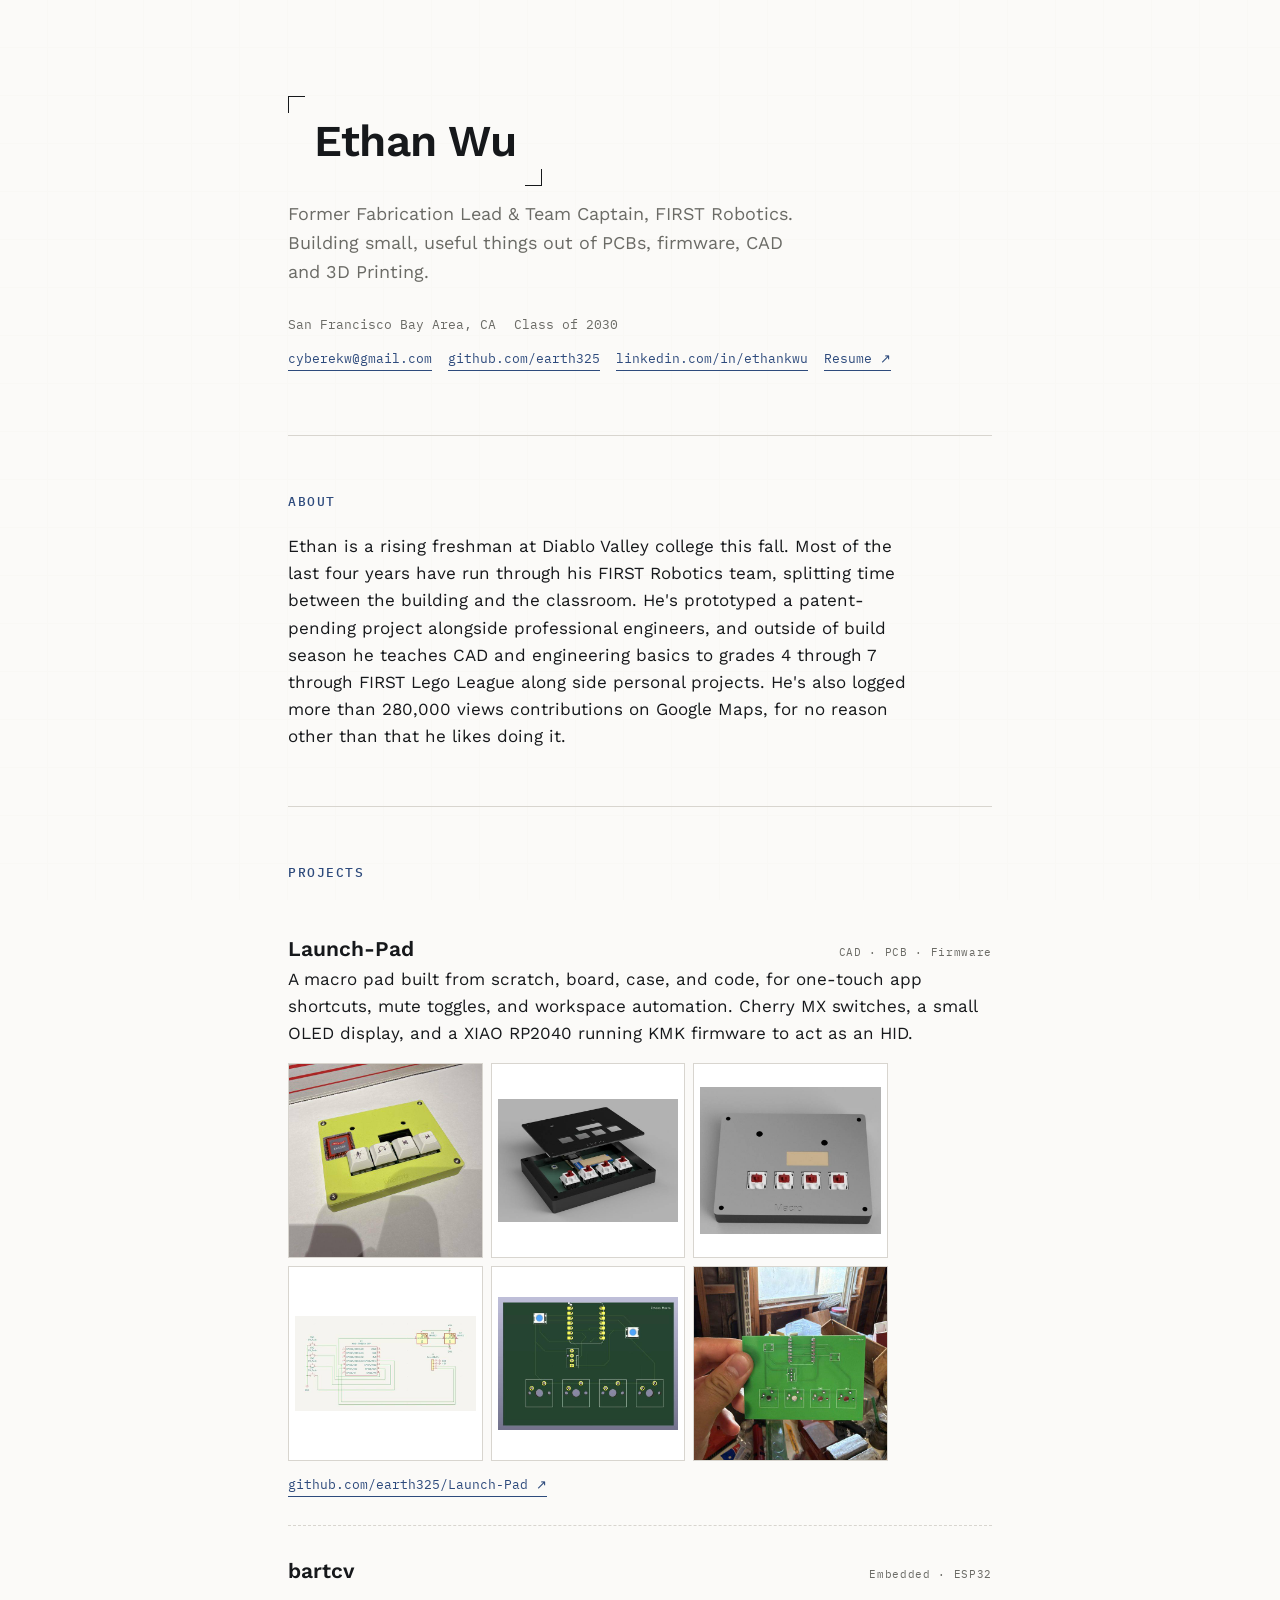
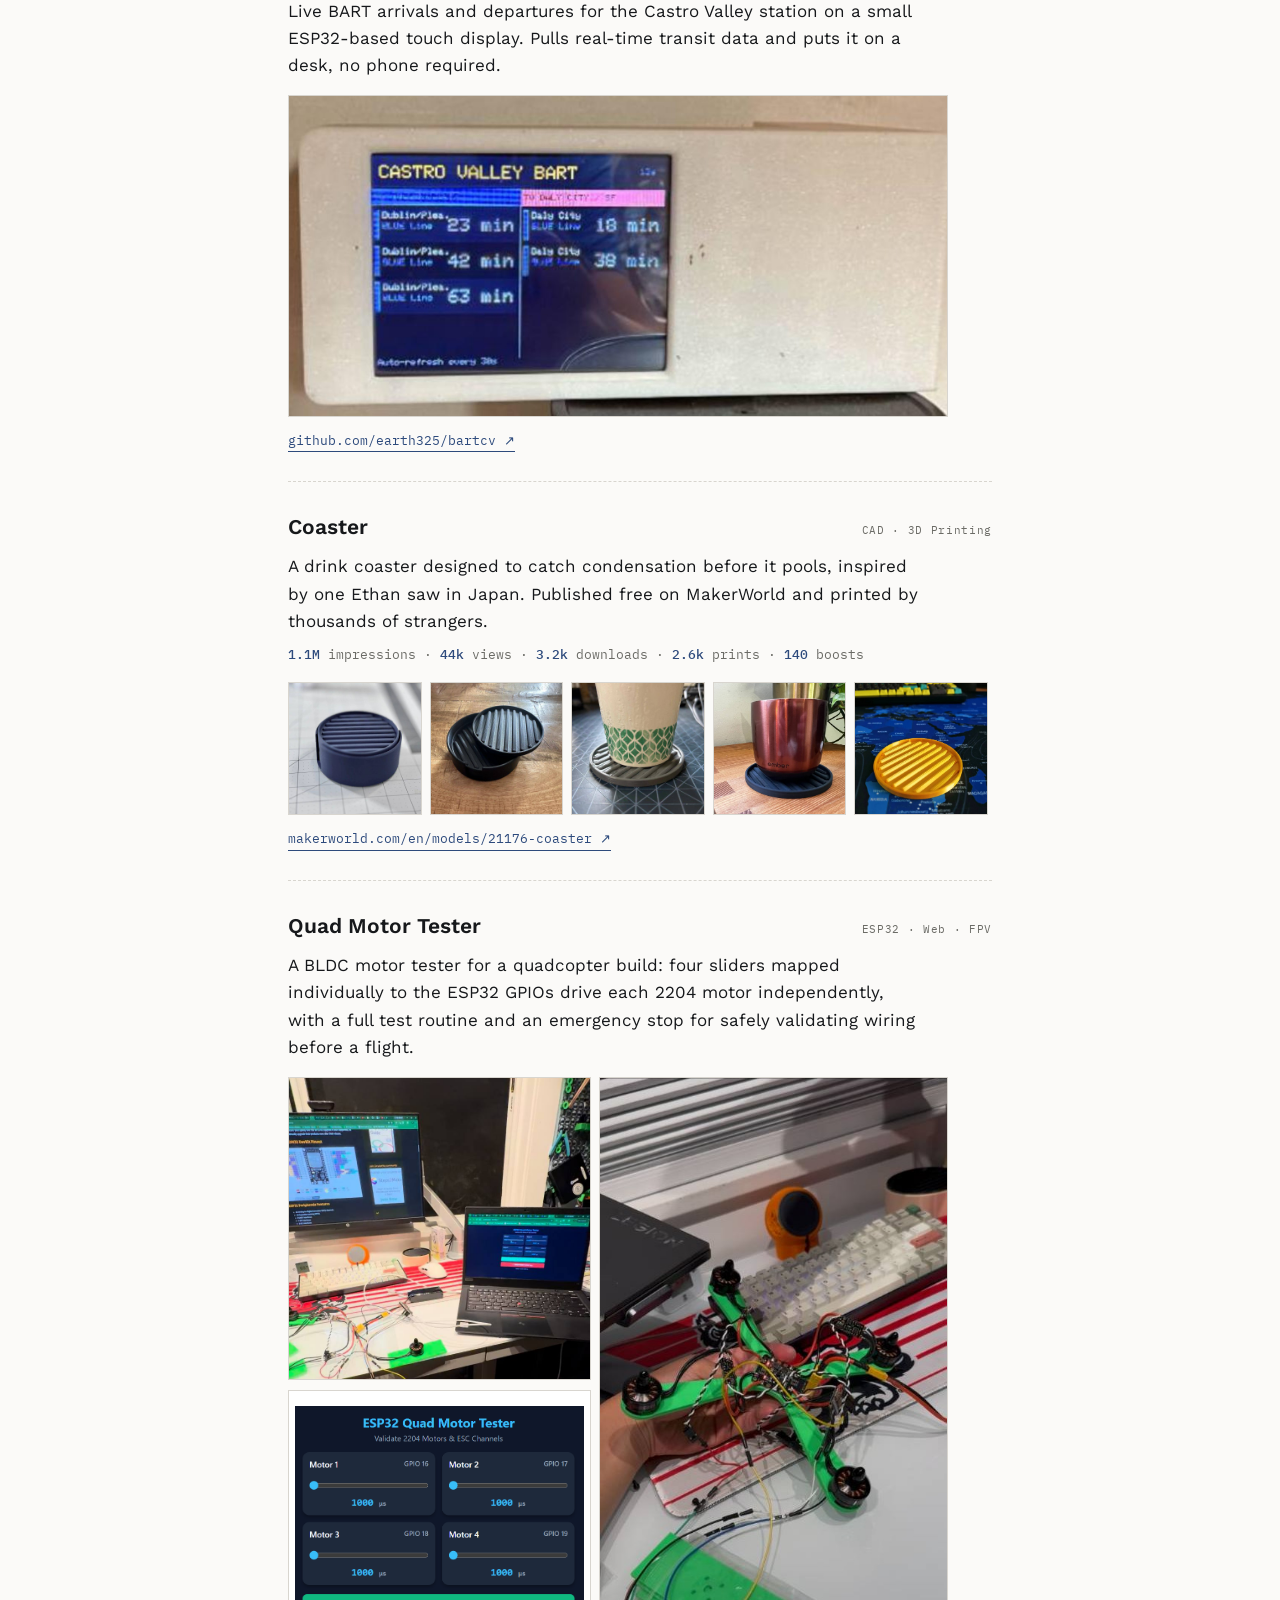
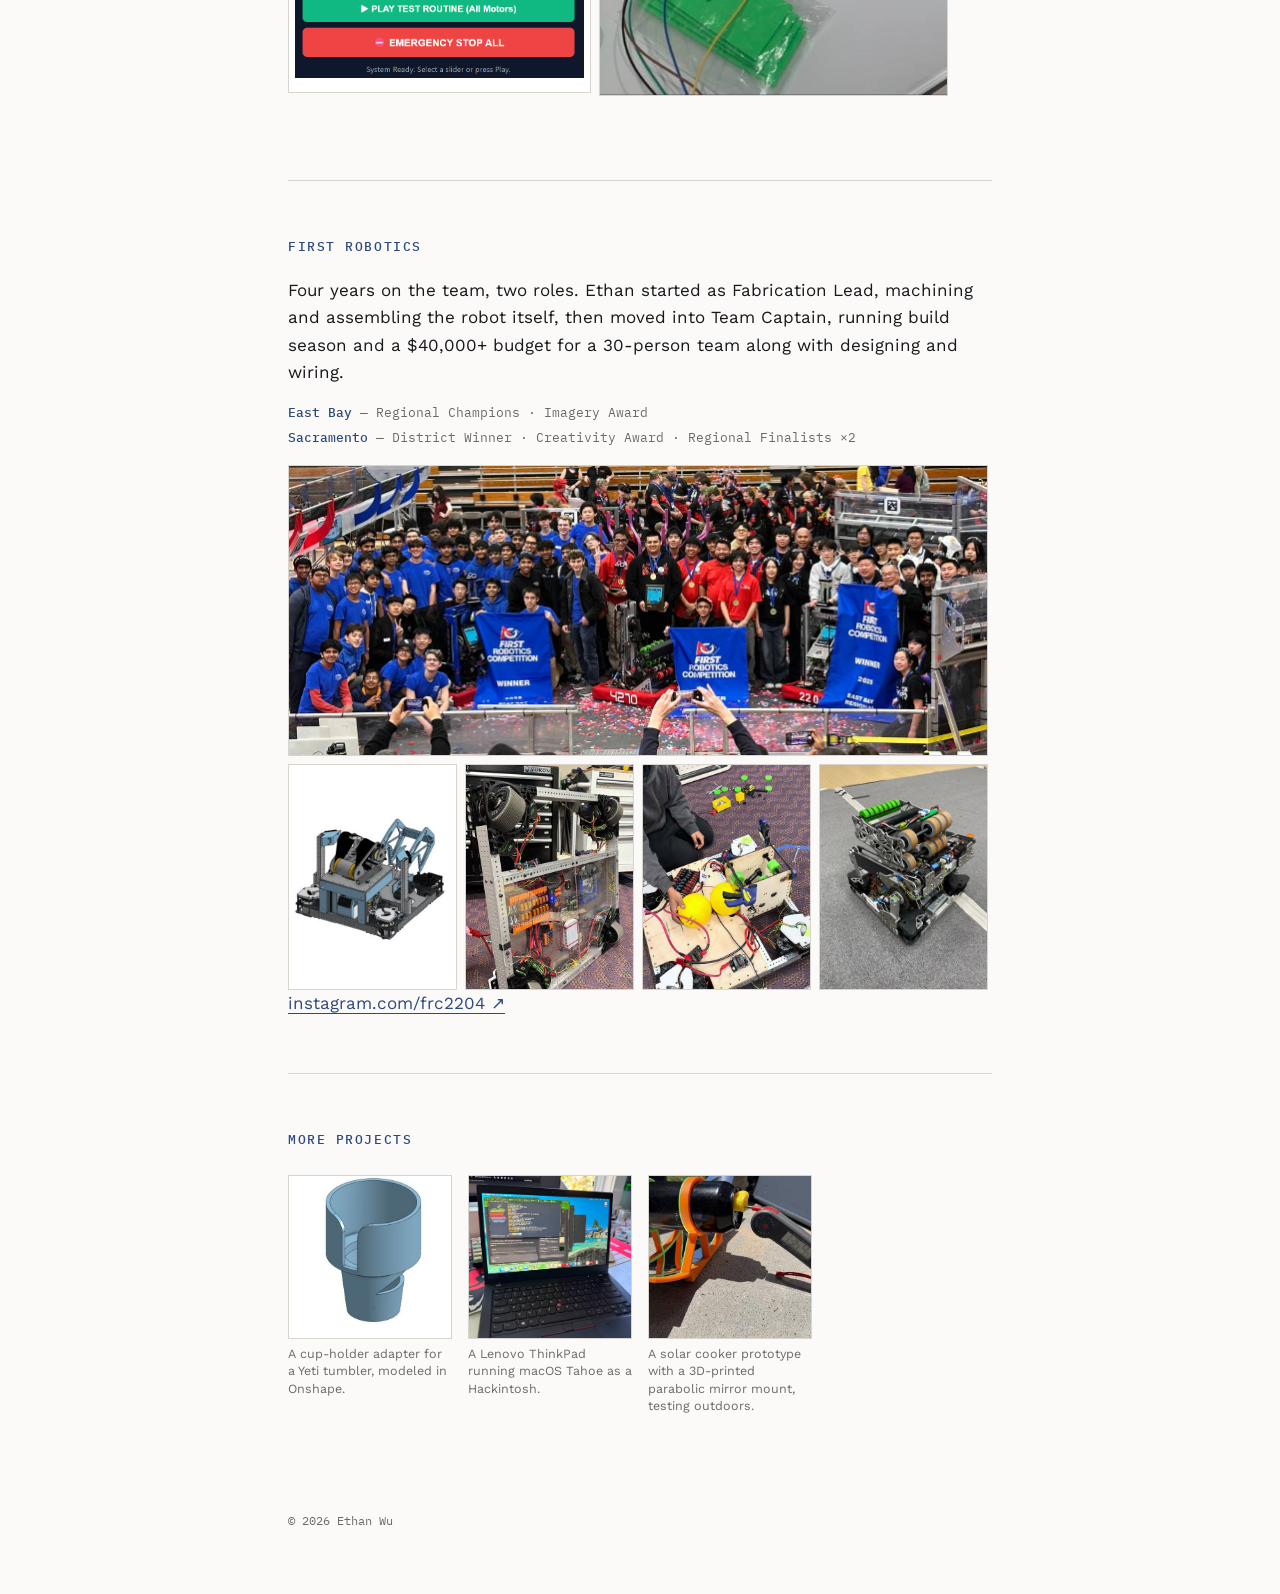
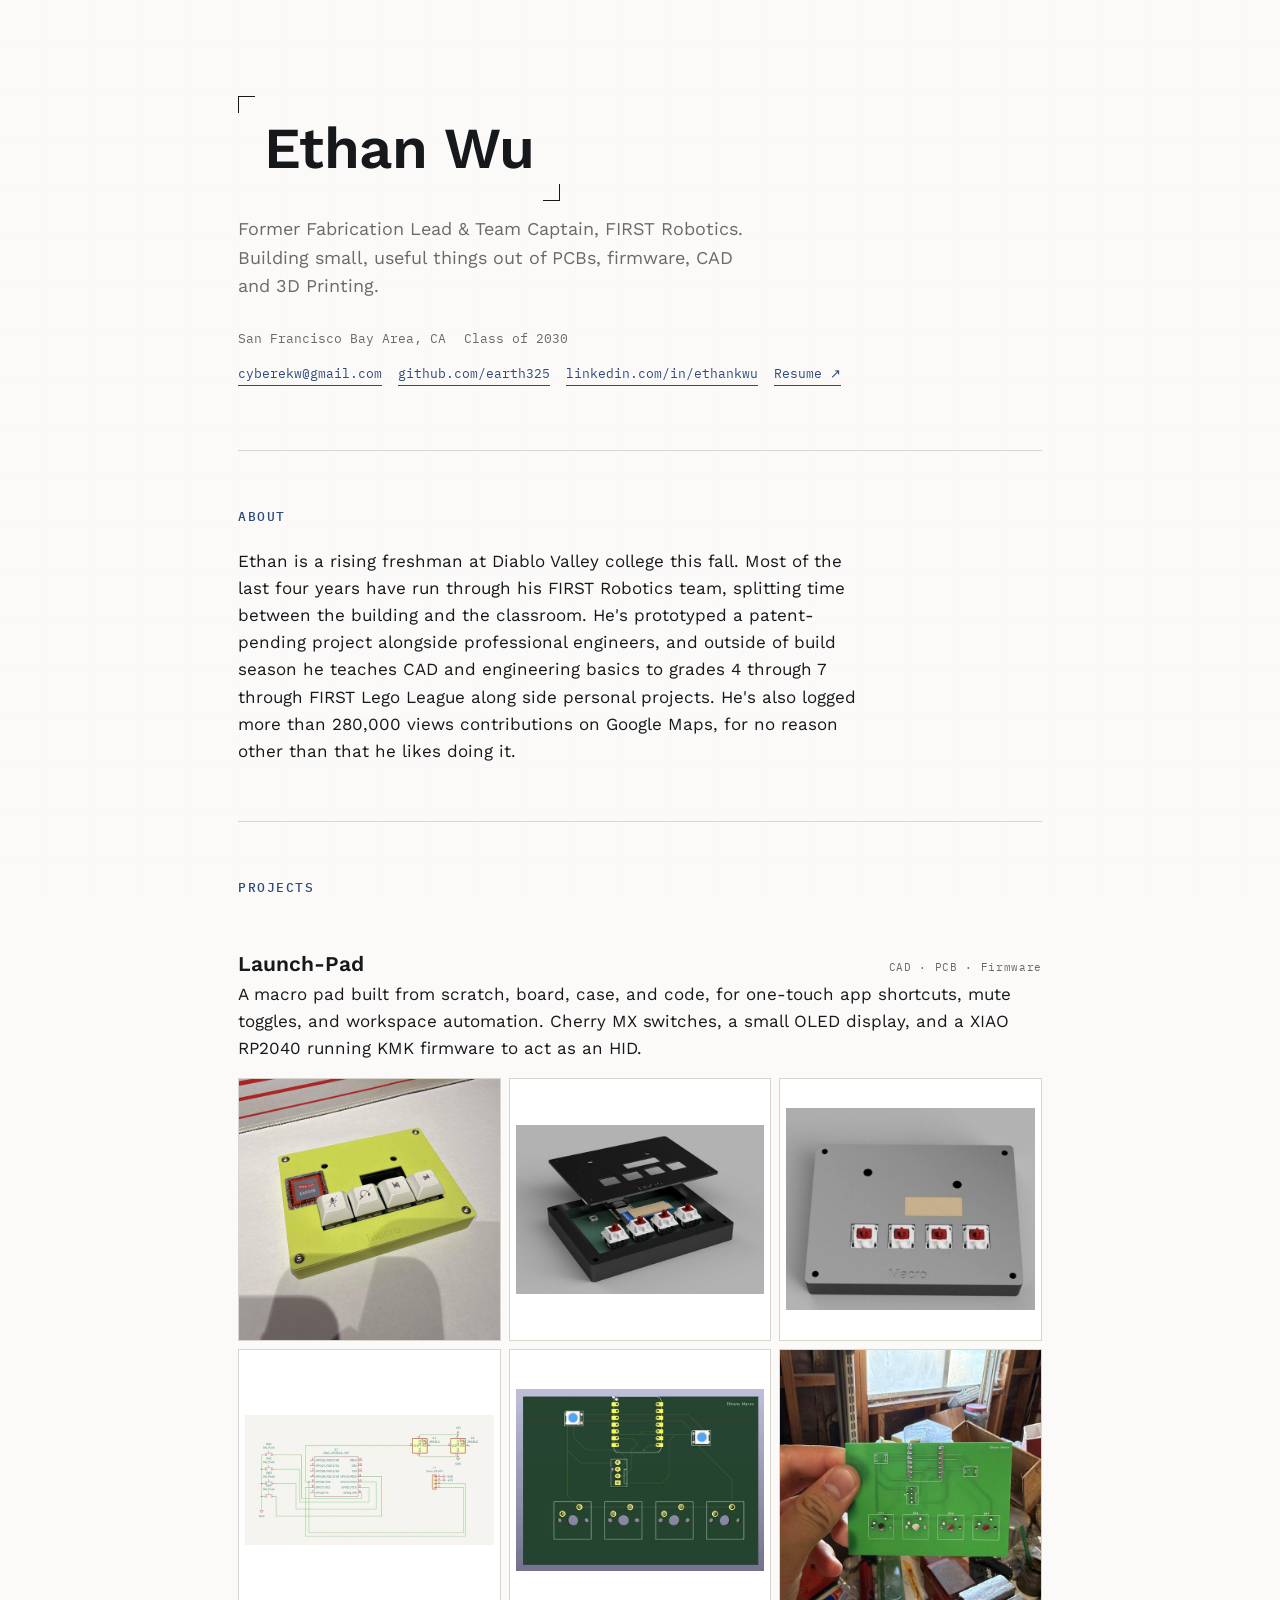
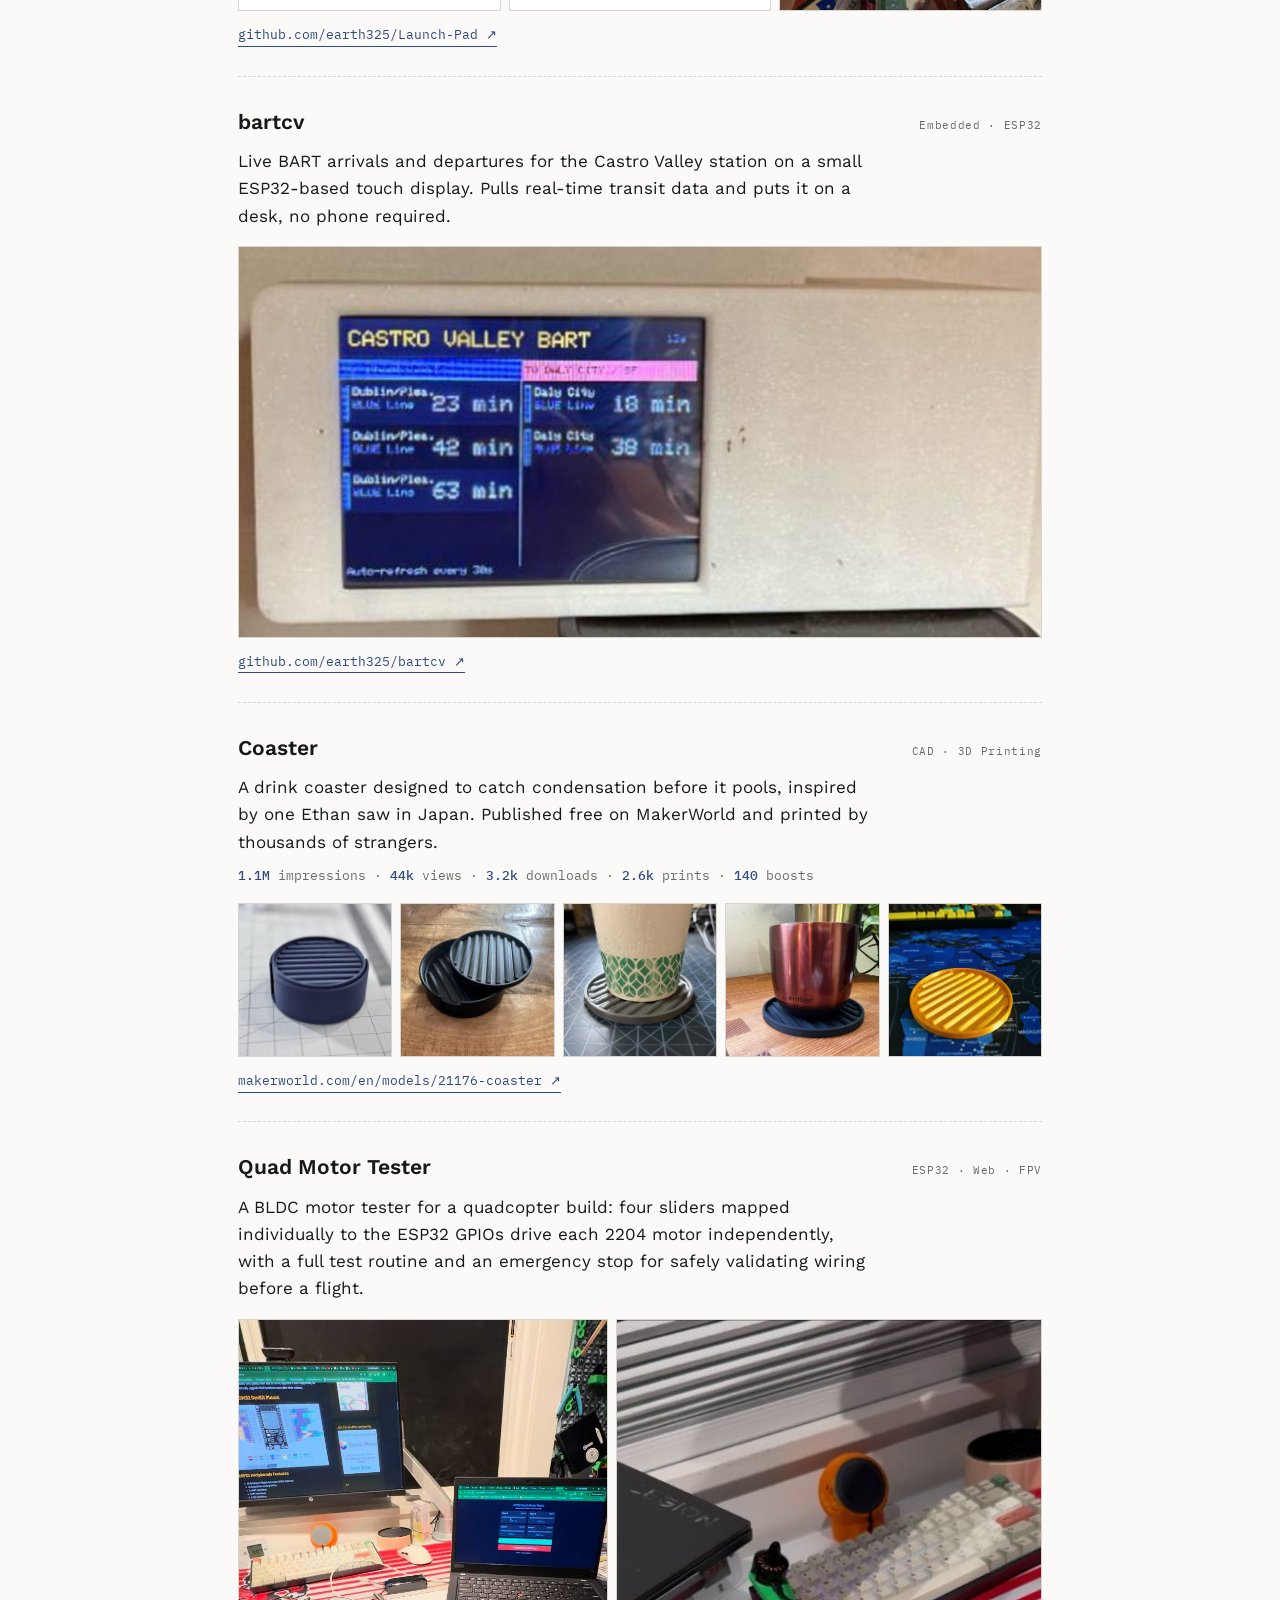
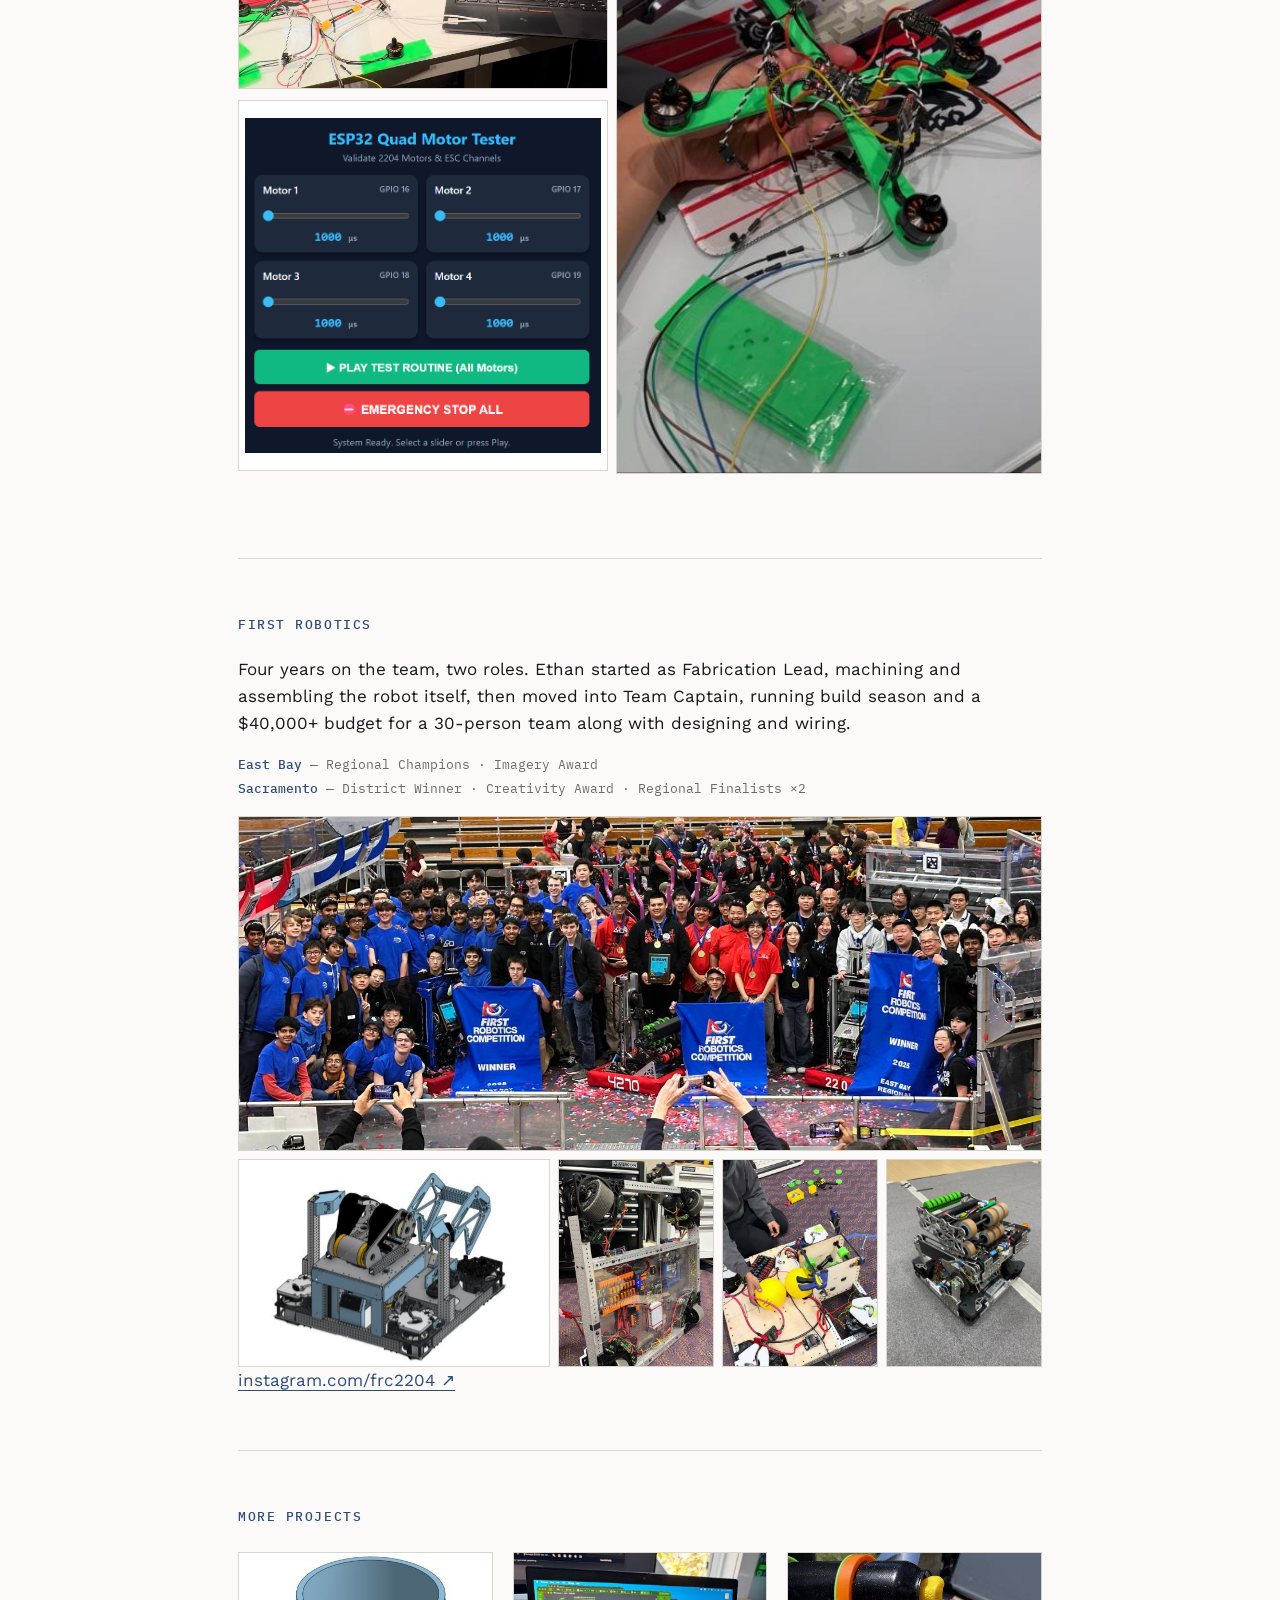
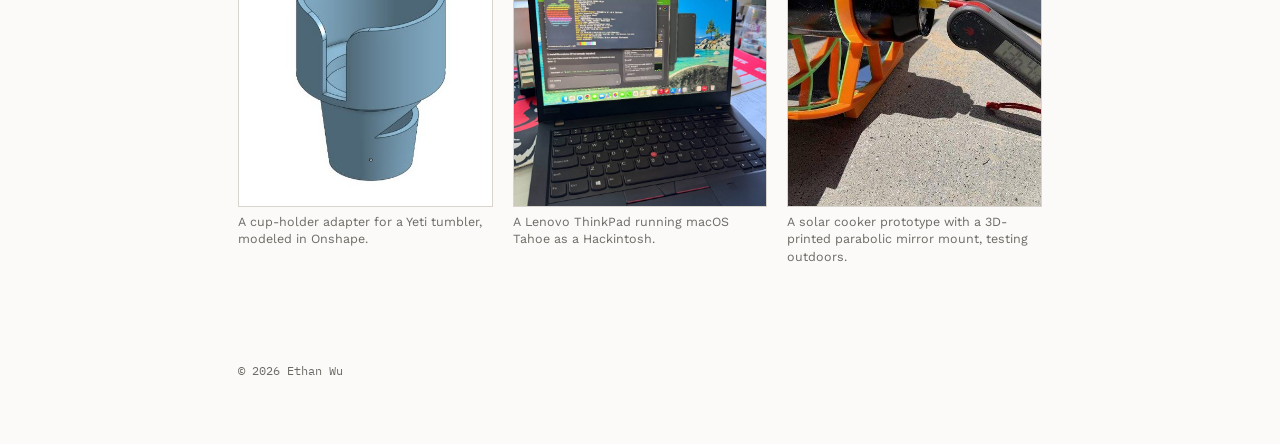
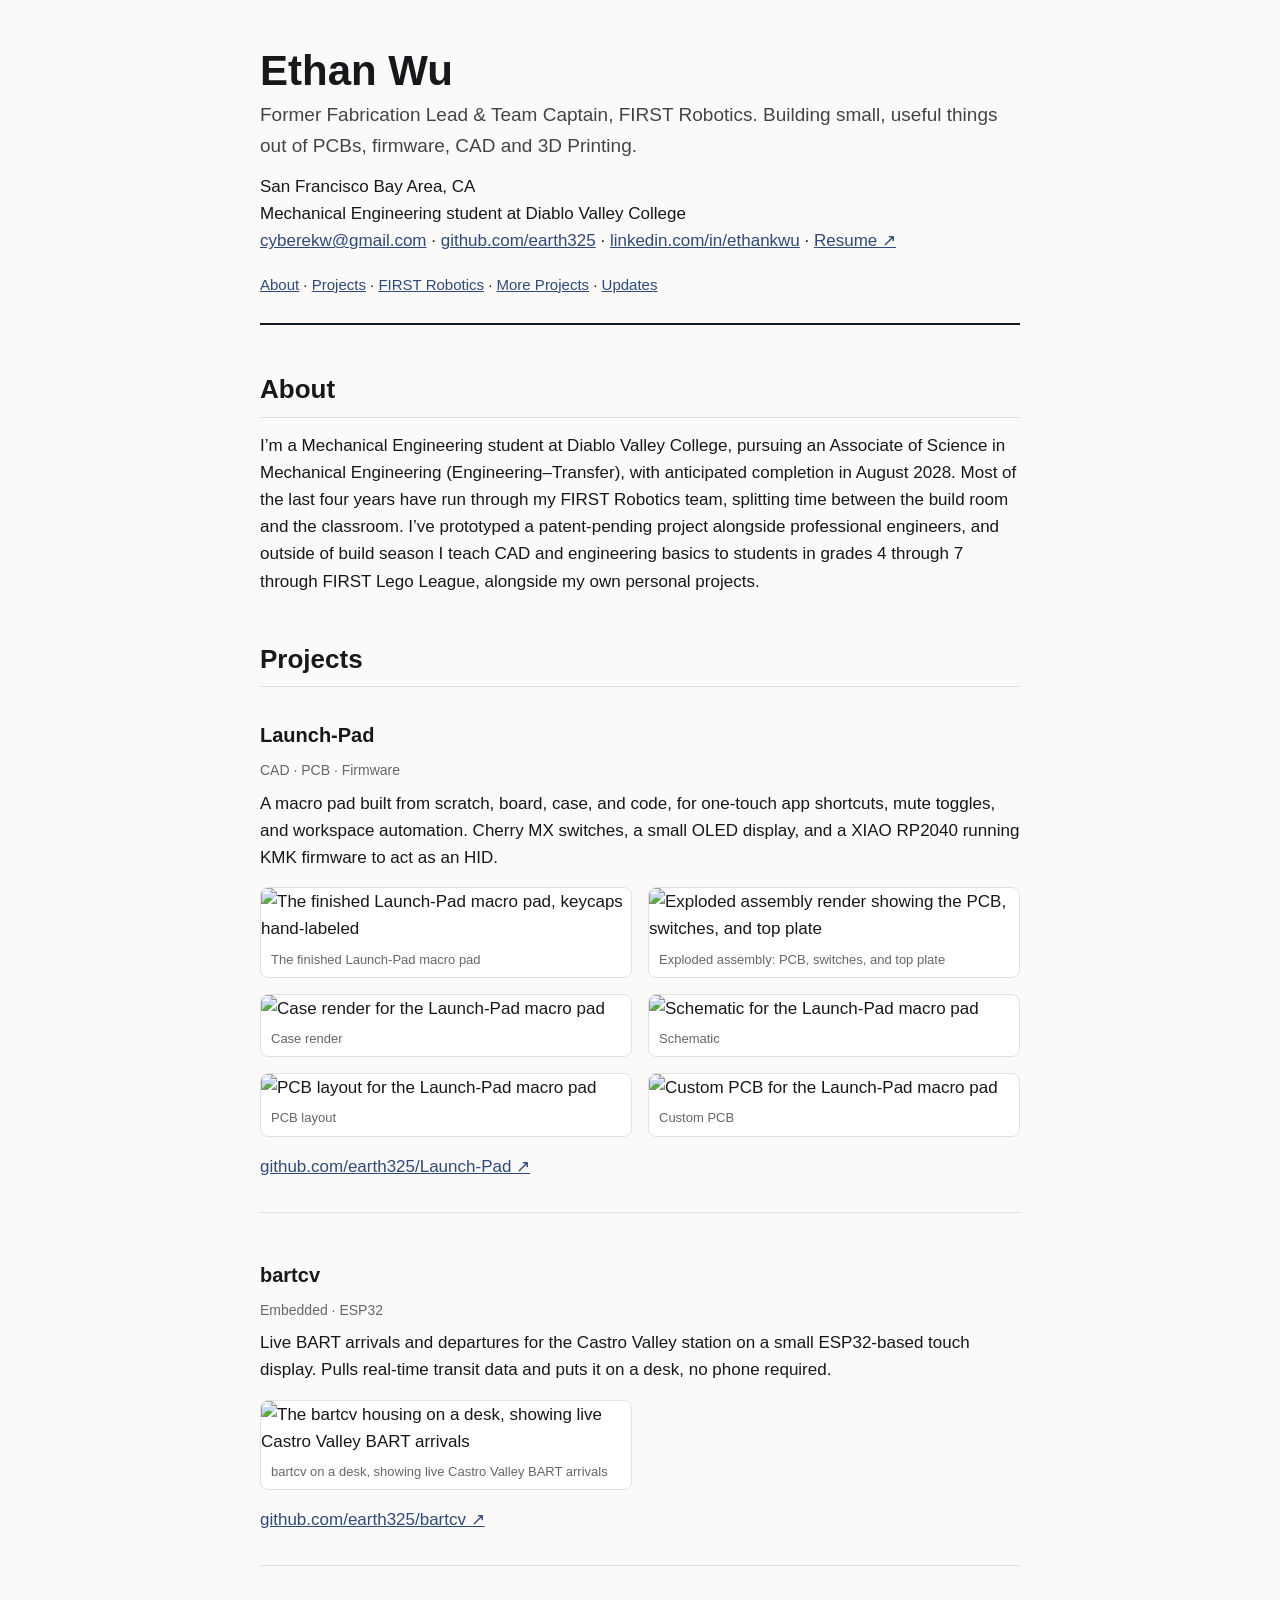
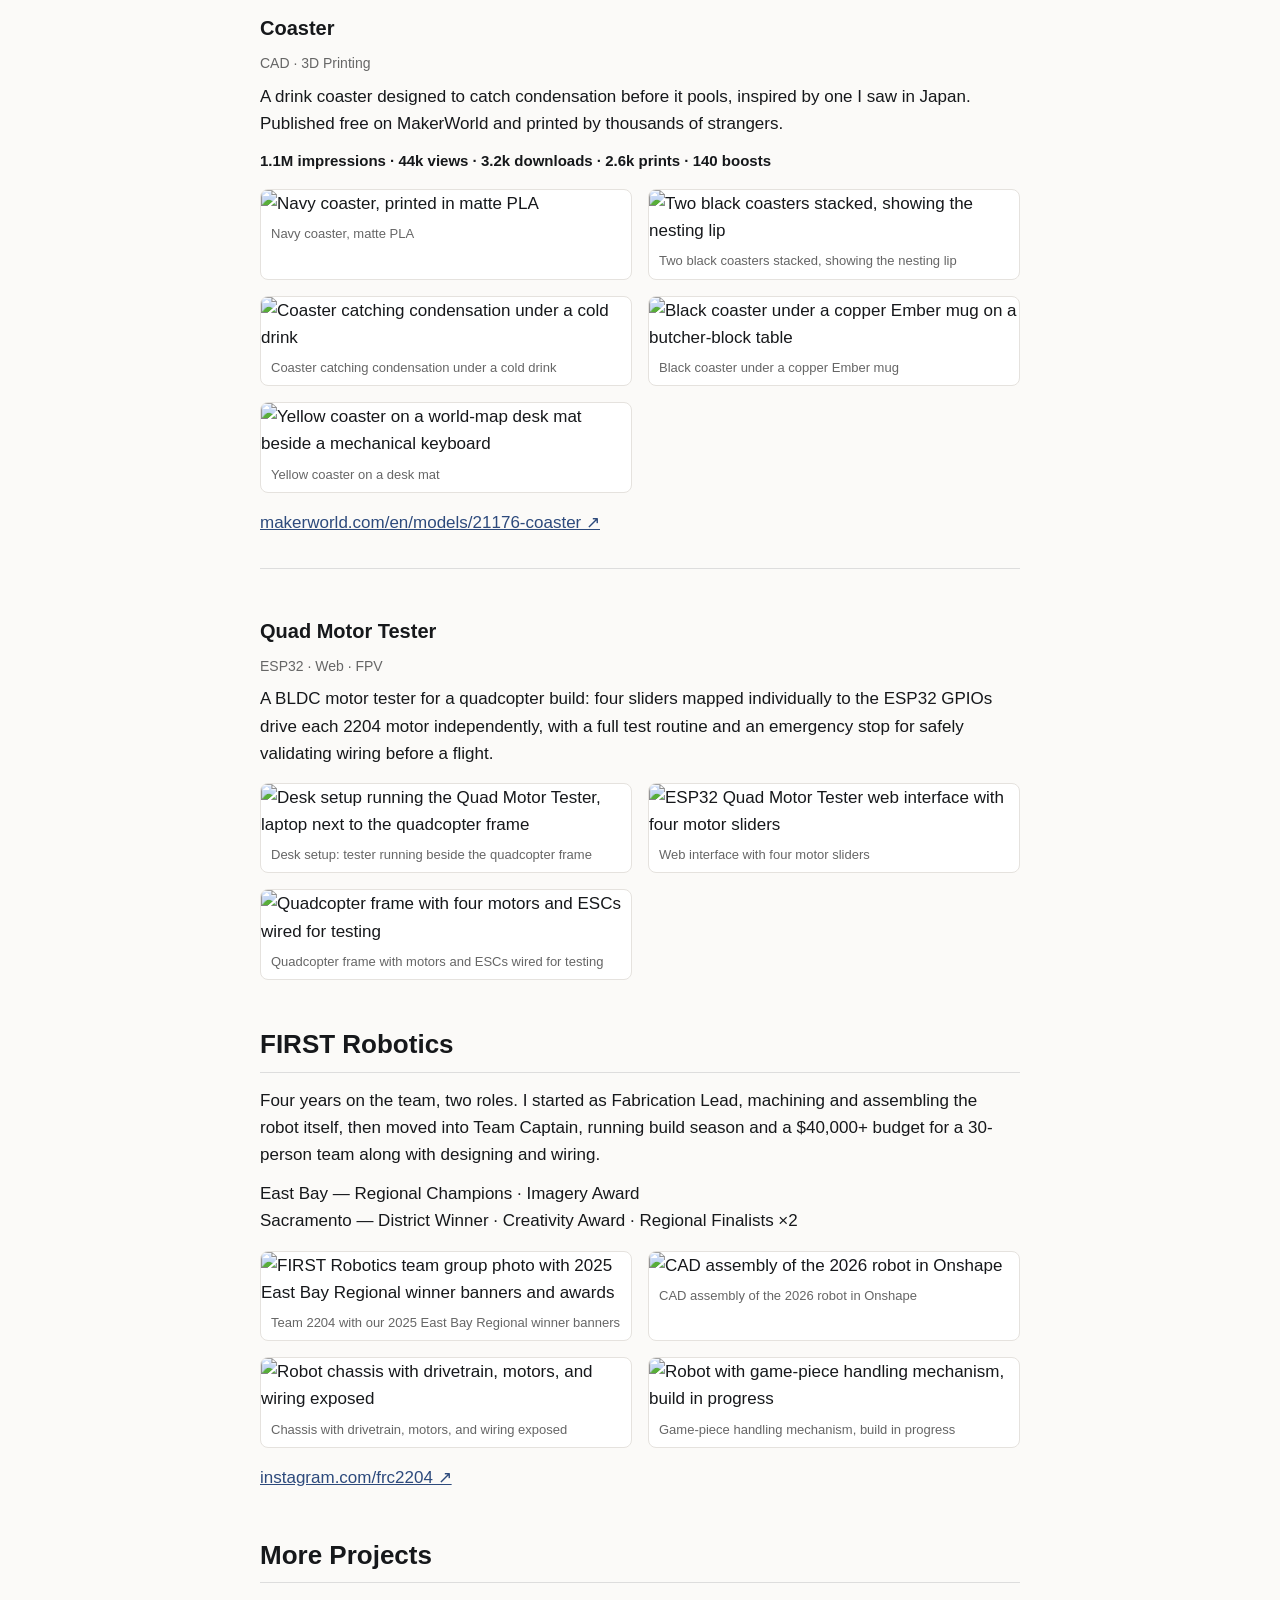
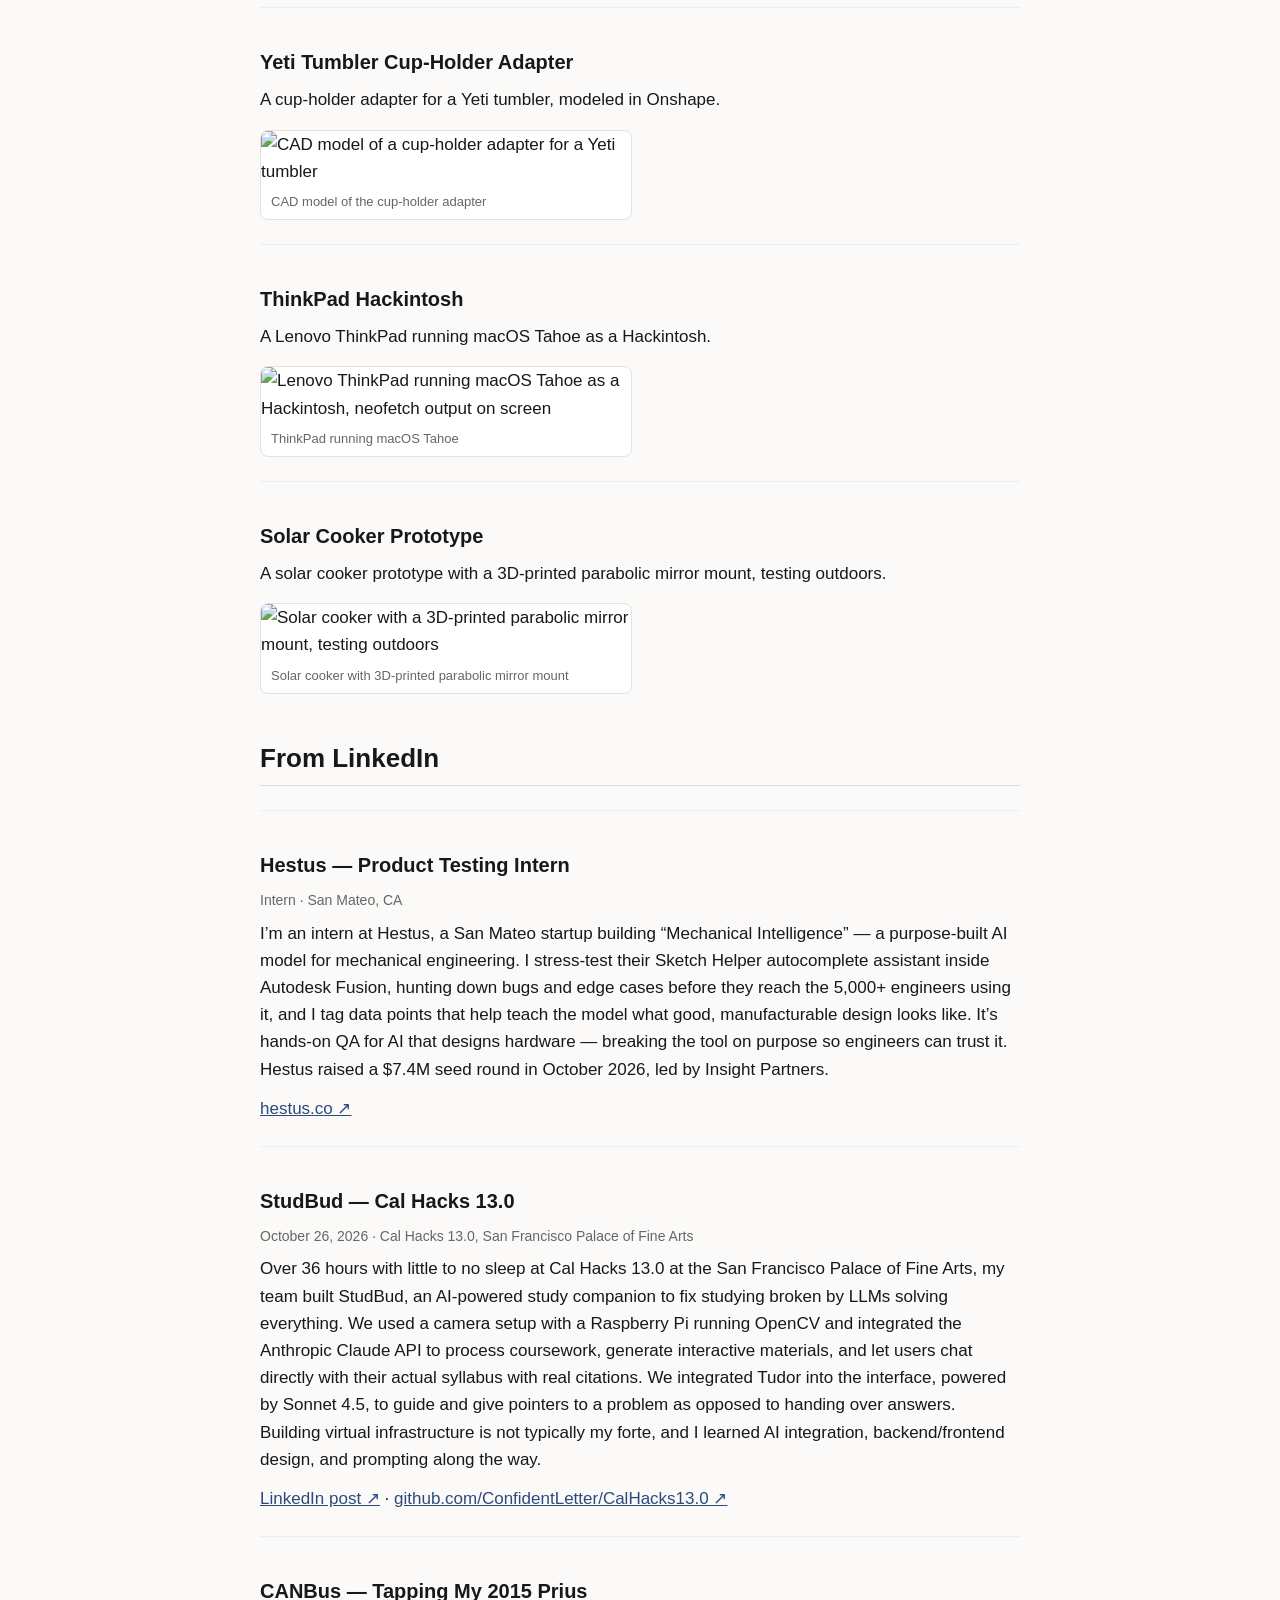
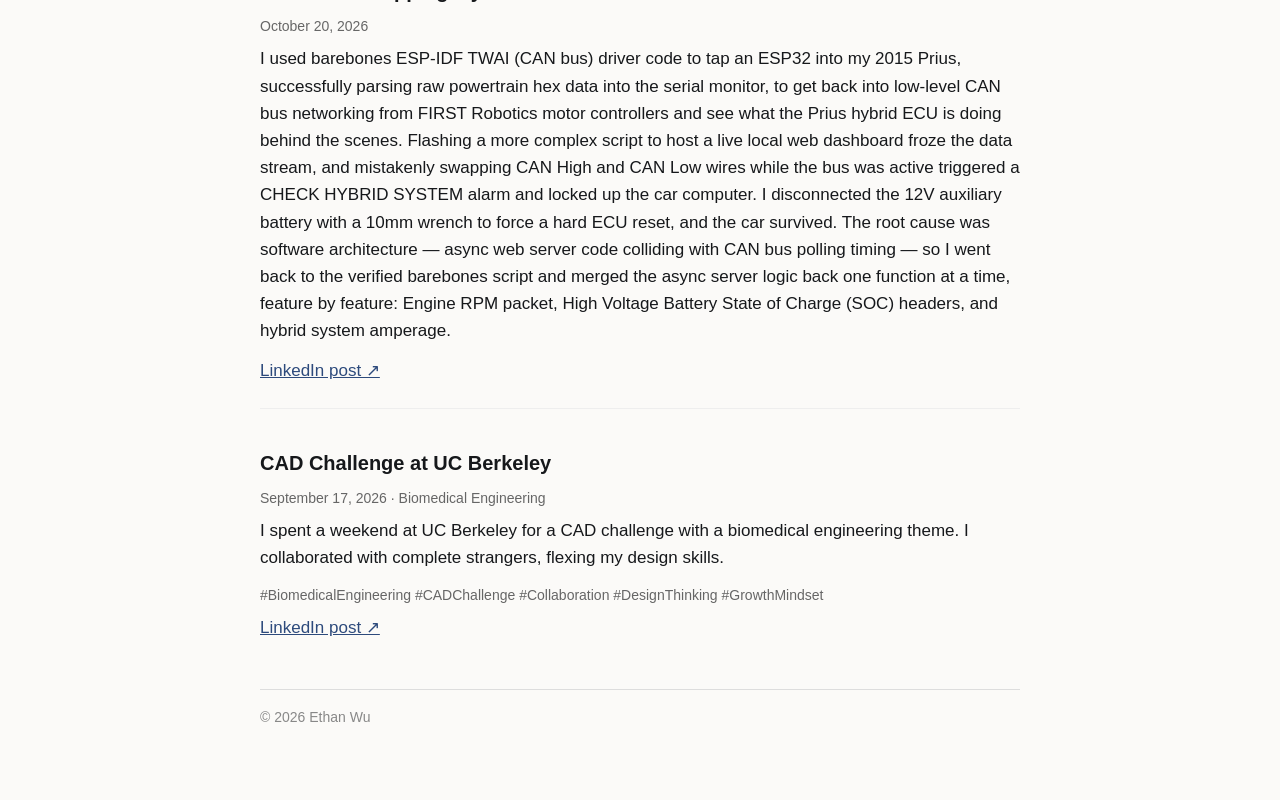
